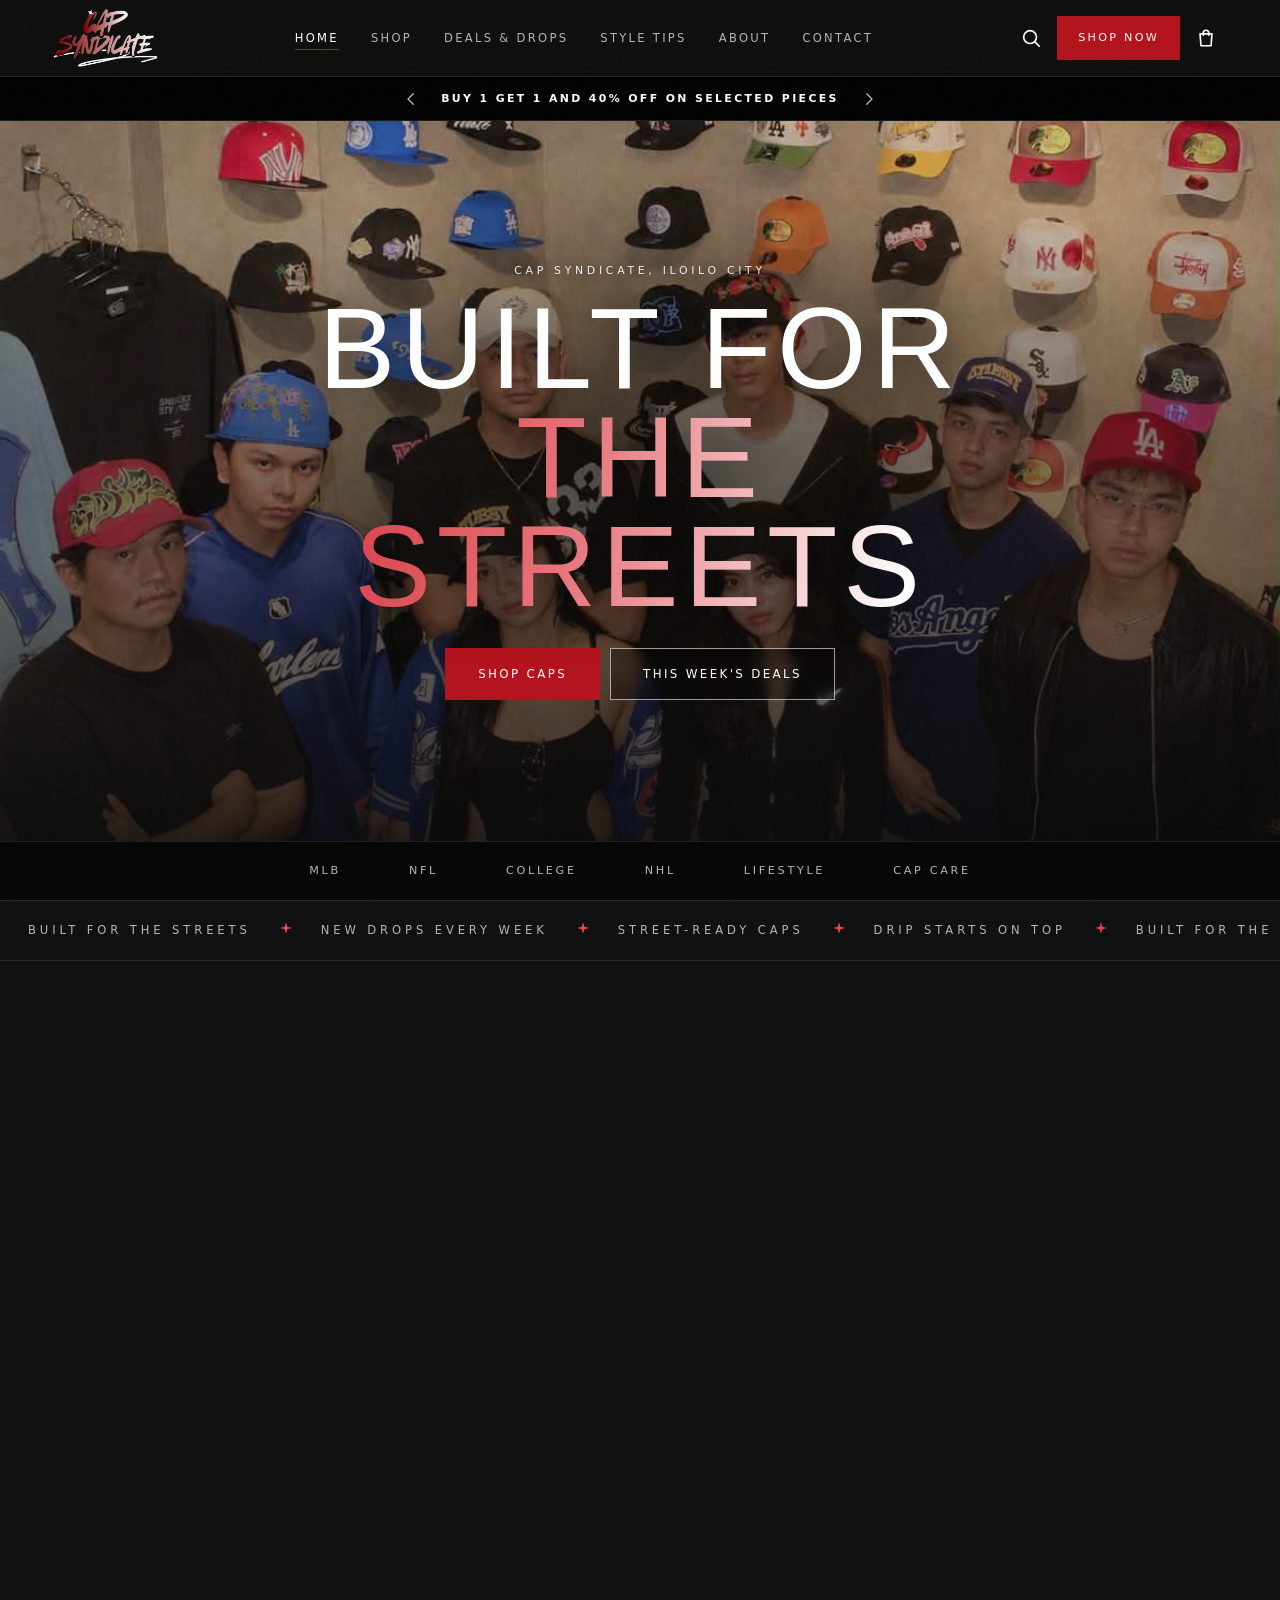
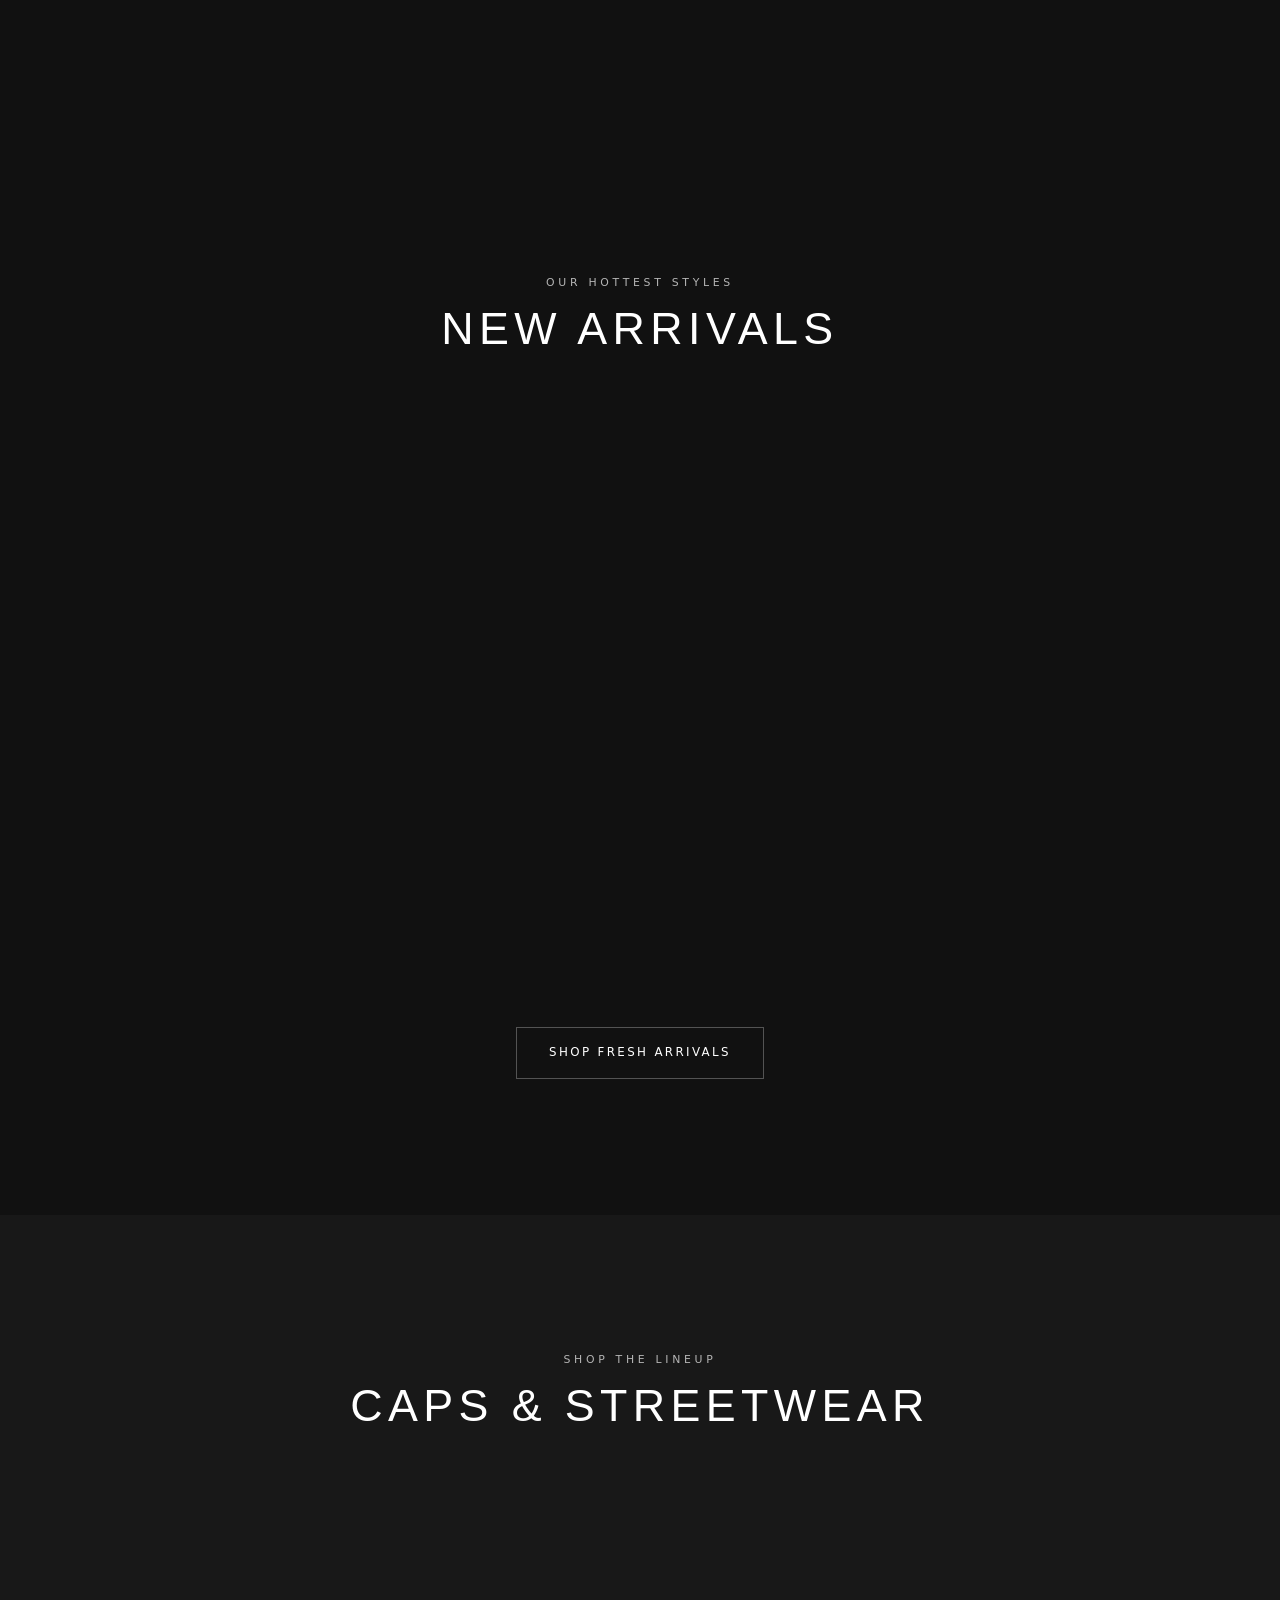
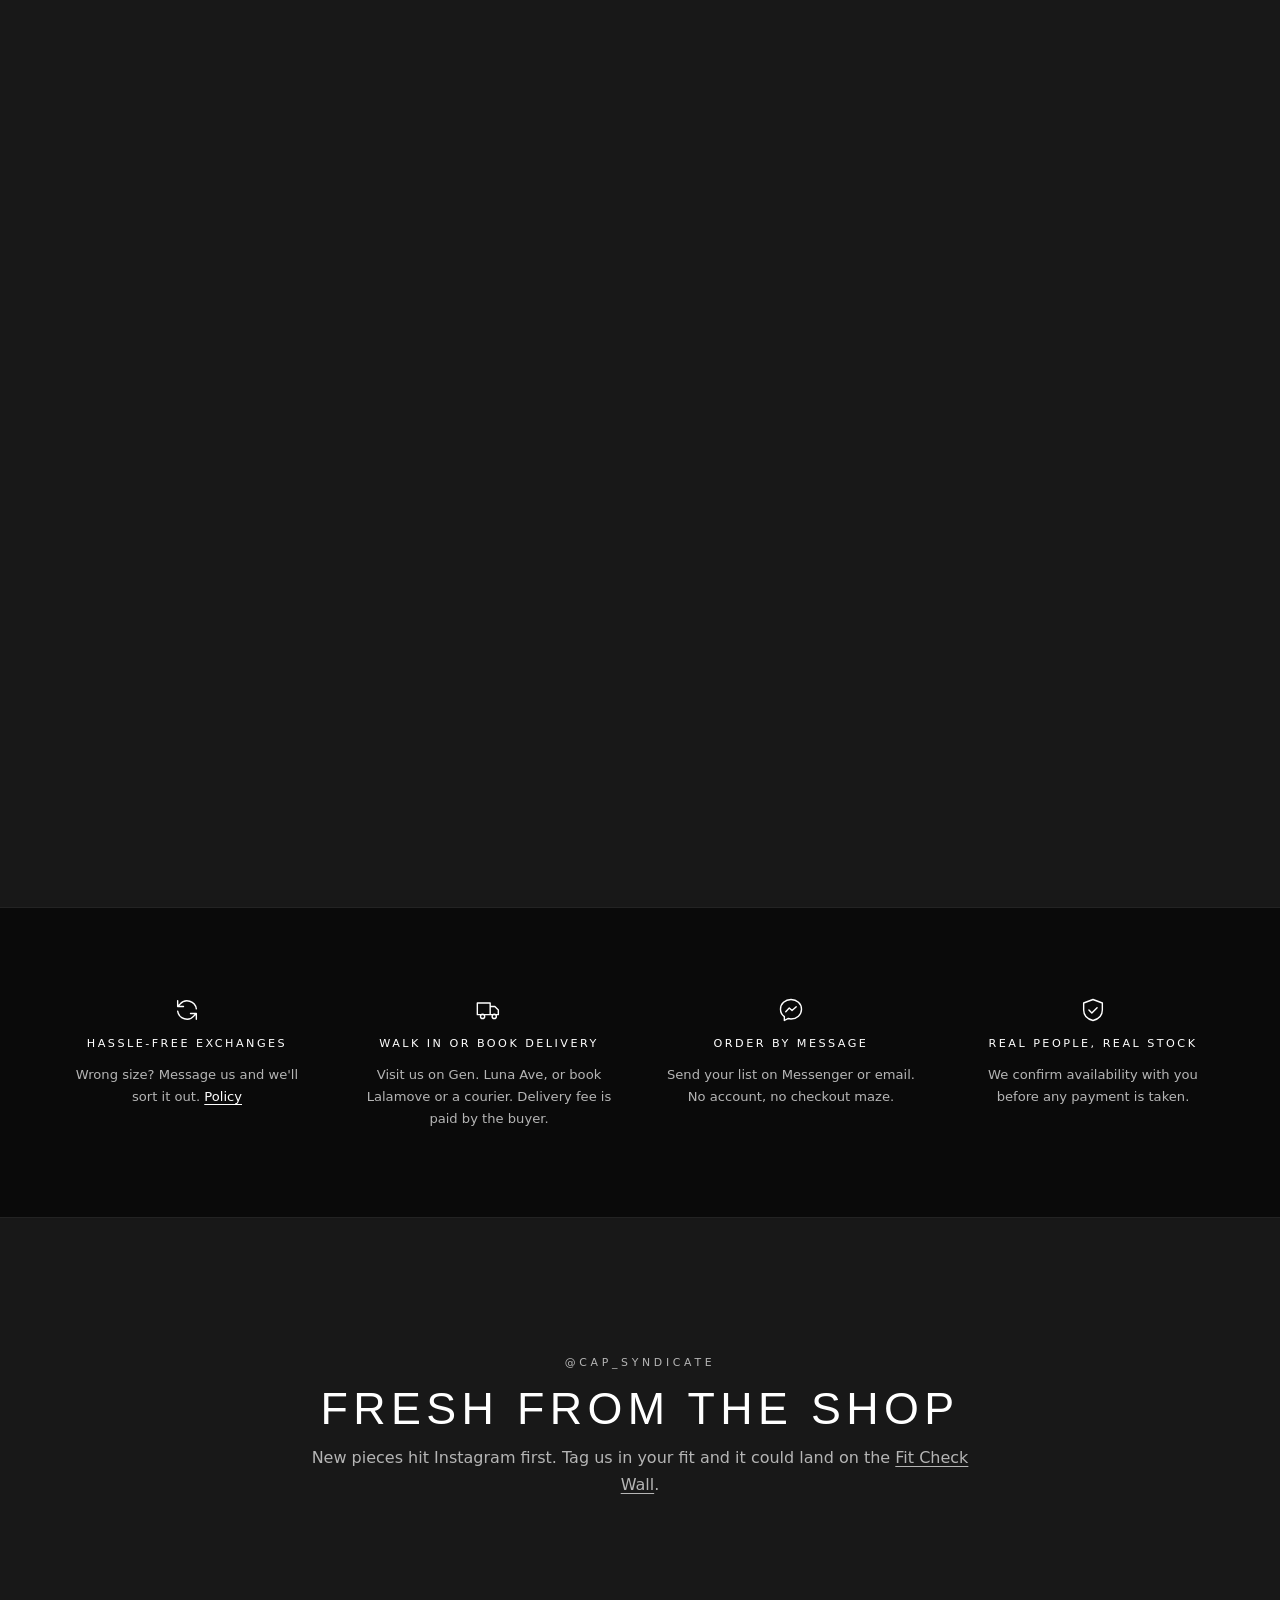
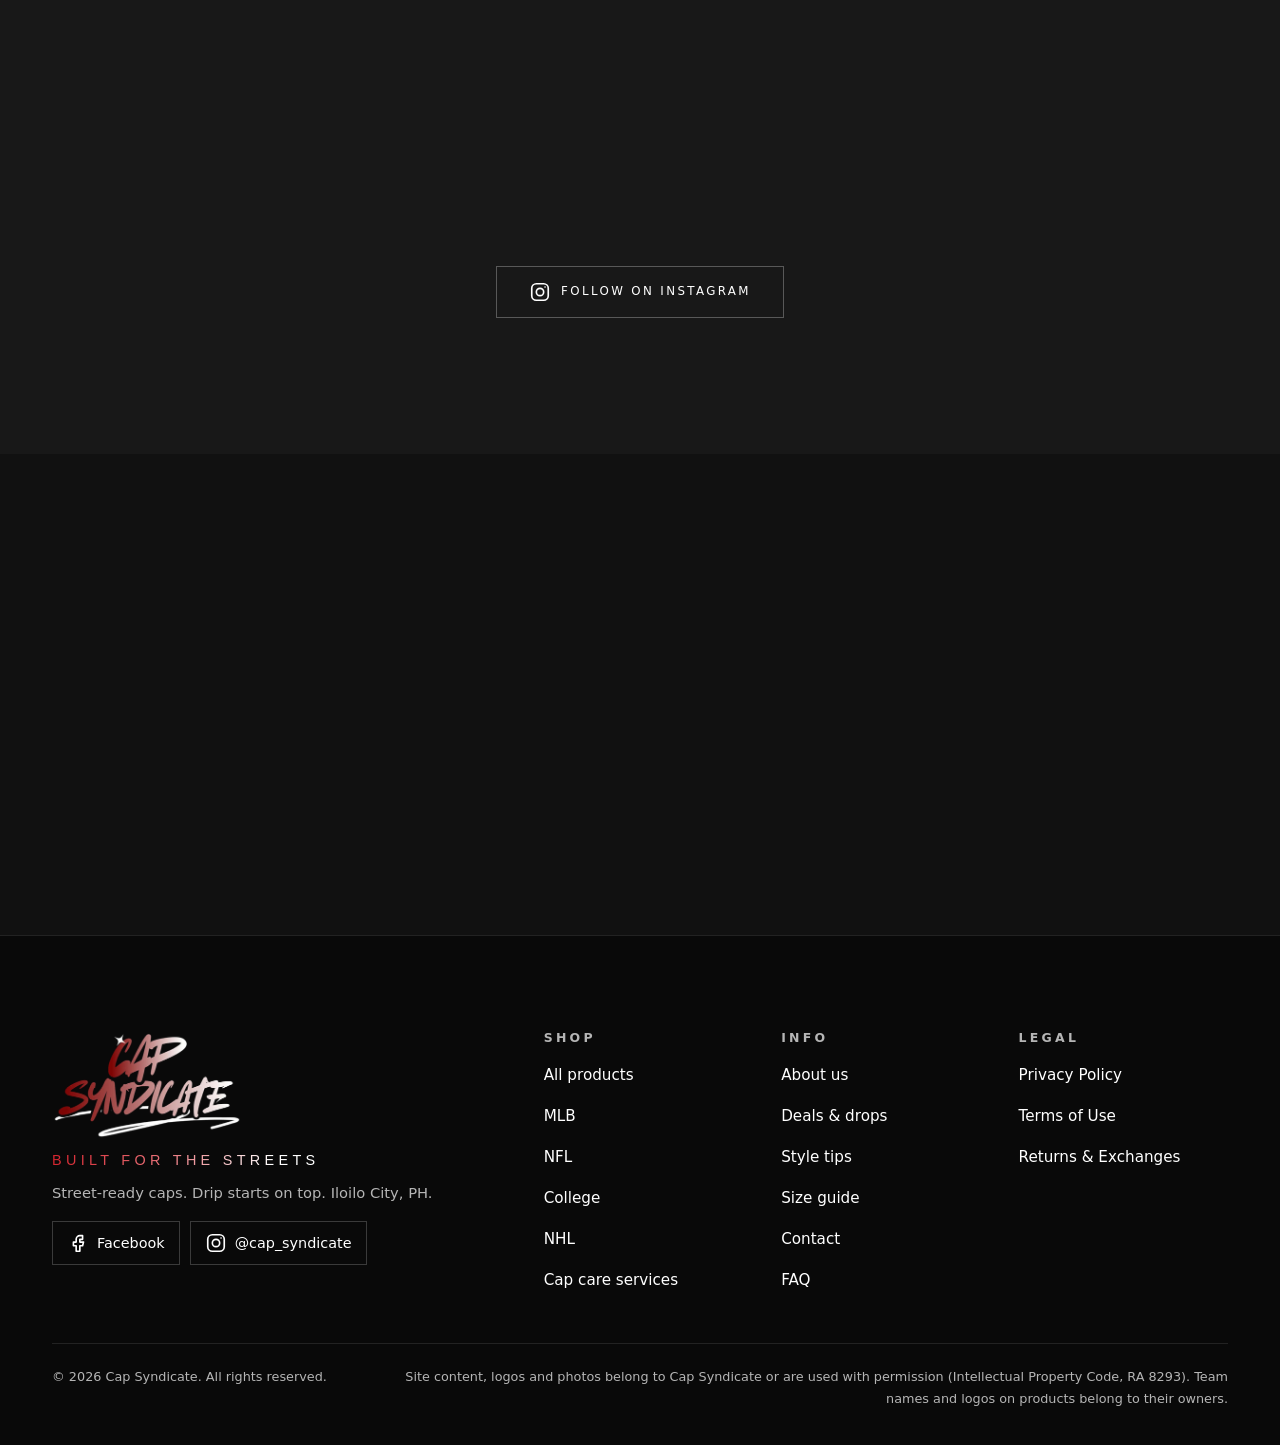
==== frontend/index.html @ e1648a6f "Home hero: full-bleed crew photo with centered quote Co-Authored-By: Claude Opus 5.5 <noreply@anthro" ====
<!doctype html>
<html lang="en">
<head>
  <meta charset="utf-8">
  <meta name="viewport" content="width=device-width, initial-scale=1">
  <meta http-equiv="Content-Security-Policy" content="default-src 'self'; script-src 'self'; style-src 'self' https://fonts.googleapis.com; font-src https://fonts.gstatic.com; img-src 'self' data: https:; frame-src https://www.google.com https://maps.google.com; connect-src 'self' https:; form-action 'self' mailto: https:; base-uri 'self'; object-src 'none'">
  <title>Cap Syndicate | Caps & Streetwear in Iloilo City. Built for the Streets.</title>
  <meta name="description" content="Street-ready caps, tees and hoodies from Iloilo City. New drops every week, weekly promo codes, Cap of the Week and easy ordering through Messenger.">
  <link rel="canonical" href="https://capsyndicate.com/">
  <meta name="theme-color" content="#111111">
  <!-- Open Graph: what Facebook, Messenger and IG show when someone shares a link -->
  <meta property="og:type" content="website">
  <meta property="og:site_name" content="Cap Syndicate">
  <meta property="og:locale" content="en_PH">
  <meta property="og:title" content="Cap Syndicate | Caps & Streetwear in Iloilo City. Built for the Streets.">
  <meta property="og:description" content="Street-ready caps, tees and hoodies from Iloilo City. New drops every week, weekly promo codes, Cap of the Week and easy ordering through Messenger.">
  <meta property="og:url" content="https://capsyndicate.com/">
  <meta property="og:image" content="https://capsyndicate.com/images/og-image.jpg">
  <meta property="og:image:width" content="1200">
  <meta property="og:image:height" content="630">
  <meta property="og:image:alt" content="Cap Syndicate logo. Built for the Streets.">
  <meta name="twitter:card" content="summary_large_image">
  <link rel="icon" type="image/png" href="images/favicon.png">
  <link rel="apple-touch-icon" href="images/apple-touch-icon.png">
  <link rel="preconnect" href="https://fonts.googleapis.com">
  <link rel="preconnect" href="https://fonts.gstatic.com" crossorigin>
  <link rel="stylesheet" href="https://fonts.googleapis.com/css2?family=Bebas+Neue&amp;family=Permanent+Marker&amp;family=Poppins:wght@300;400;500;600&amp;display=swap">
  <link rel="stylesheet" href="css/style.css">
  <script src="js/products.js" defer></script>
  <script src="js/main.js" defer></script>
  <link rel="preload" as="image" href="images/hero-crew.jpg">
  <script type="application/ld+json">{"@context":"https://schema.org","@type":"ClothingStore","name":"Cap Syndicate","slogan":"Built for the Streets","url":"https://capsyndicate.com/","logo":"https://capsyndicate.com/images/logo.png","image":"https://capsyndicate.com/images/og-image.jpg","address":{"@type":"PostalAddress","addressLocality":"Iloilo City","addressCountry":"PH"},"sameAs":["https://www.facebook.com/profile.php?id=61573261537346","https://www.instagram.com/cap_syndicate/"]}</script>
</head>
<body data-page="home">
  <a class="skip-link" href="#main">Skip to content</a>
  <svg class="sprite" aria-hidden="true" focusable="false" width="0" height="0"><defs><radialGradient id="g-floor" cx=".5" cy=".42" r=".62"><stop offset="0" stop-color="#303030"/><stop offset="1" stop-color="#1b1b1b" stop-opacity="0"/></radialGradient></defs><symbol id="i-menu" viewBox="0 0 24 24"><path d="M3 6h18M3 12h18M3 18h18"/></symbol><symbol id="i-close" viewBox="0 0 24 24"><path d="M6 6l12 12M18 6L6 18"/></symbol><symbol id="i-bag" viewBox="0 0 24 24"><path d="M5.5 7.5h13l-1 13h-11z"/><path d="M9 9V6.5a3 3 0 0 1 6 0V9"/></symbol><symbol id="i-search" viewBox="0 0 24 24"><circle cx="11" cy="11" r="7"/><path d="M16.5 16.5L21 21"/></symbol><symbol id="i-copy" viewBox="0 0 24 24"><rect x="9" y="9" width="11" height="11" rx="2"/><path d="M15 5V4a1 1 0 0 0-1-1H5a1 1 0 0 0-1 1v9a1 1 0 0 0 1 1h1"/></symbol><symbol id="i-plus" viewBox="0 0 24 24"><path d="M12 5v14M5 12h14"/></symbol><symbol id="i-minus" viewBox="0 0 24 24"><path d="M5 12h14"/></symbol><symbol id="i-arrow-right" viewBox="0 0 24 24"><path d="M5 12h14M13 6l6 6-6 6"/></symbol><symbol id="i-messenger" viewBox="0 0 24 24"><path d="M12 3C7 3 3 6.7 3 11.3c0 2.6 1.3 4.9 3.3 6.4V21l3.1-1.7c.8.2 1.7.4 2.6.4 5 0 9-3.7 9-8.4S17 3 12 3z"/><path d="M7.5 13.5l3-3.2 2.4 2.2 3.6-3.2"/></symbol><symbol id="i-instagram" viewBox="0 0 24 24"><rect x="3" y="3" width="18" height="18" rx="5"/><circle cx="12" cy="12" r="4"/><path d="M17.5 6.5h.01"/></symbol><symbol id="i-facebook" viewBox="0 0 24 24"><path d="M14 8h3V4h-3a4 4 0 0 0-4 4v3H7v4h3v6h4v-6h3l1-4h-4V8z"/></symbol><symbol id="i-mail" viewBox="0 0 24 24"><rect x="3" y="5" width="18" height="14" rx="2"/><path d="M3 7l9 6 9-6"/></symbol><symbol id="i-pin" viewBox="0 0 24 24"><path d="M12 21s-7-6.2-7-11a7 7 0 0 1 14 0c0 4.8-7 11-7 11z"/><circle cx="12" cy="10" r="2.5"/></symbol><symbol id="i-clock" viewBox="0 0 24 24"><circle cx="12" cy="12" r="9"/><path d="M12 7v5l3 2"/></symbol><symbol id="i-phone" viewBox="0 0 24 24"><path d="M5 4h4l2 5-2.5 1.5a11 11 0 0 0 5 5L15 13l5 2v4a2 2 0 0 1-2 2A16 16 0 0 1 3 6a2 2 0 0 1 2-2z"/></symbol><symbol id="i-gift" viewBox="0 0 24 24"><rect x="3" y="8" width="18" height="4"/><path d="M5 12v9h14v-9M12 8v13"/><path d="M12 8C10 4 6 4 6 6.5S12 8 12 8zM12 8c2-4 6-4 6-1.5S12 8 12 8z"/></symbol><symbol id="i-tag" viewBox="0 0 24 24"><path d="M3 12V4h8l10 10-8 8z"/><circle cx="7.5" cy="7.5" r="1.5"/></symbol><symbol id="i-users" viewBox="0 0 24 24"><circle cx="9" cy="8" r="3.5"/><path d="M3 20c0-3.3 2.7-6 6-6s6 2.7 6 6"/><path d="M16 4.5a3.5 3.5 0 0 1 0 7M18 14c2 .6 3 2.6 3 6"/></symbol><symbol id="i-pen" viewBox="0 0 24 24"><path d="M4 20l4-1L19 8l-3-3L5 16z"/><path d="M14 7l3 3"/></symbol><symbol id="i-calendar" viewBox="0 0 24 24"><rect x="3" y="5" width="18" height="16" rx="2"/><path d="M3 10h18M8 3v4M16 3v4"/></symbol><symbol id="i-truck" viewBox="0 0 24 24"><path d="M2 6h11v10H2zM13 9h4l3 3v4h-7z"/><circle cx="6.5" cy="17.5" r="1.8"/><circle cx="16.5" cy="17.5" r="1.8"/></symbol><symbol id="i-refresh" viewBox="0 0 24 24"><path d="M20 11a8 8 0 0 0-14-4L4 9M4 4v5h5M4 13a8 8 0 0 0 14 4l2-2M20 20v-5h-5"/></symbol><symbol id="i-shield" viewBox="0 0 24 24"><path d="M12 3l8 3v6c0 4.5-3.2 7.8-8 9-4.8-1.2-8-4.5-8-9V6z"/><path d="M8.5 12l2.5 2.5L15.5 10"/></symbol><symbol id="i-chevron-left" viewBox="0 0 24 24"><path d="M15 5l-7 7 7 7"/></symbol><symbol id="i-chevron-right" viewBox="0 0 24 24"><path d="M9 5l7 7-7 7"/></symbol><symbol id="i-info" viewBox="0 0 24 24"><circle cx="12" cy="12" r="9"/><path d="M12 11v6M12 7.5h.01"/></symbol><symbol id="i-sparkle" viewBox="0 0 24 24"><path fill="currentColor" stroke="none" d="M12 2l2.2 7.8L22 12l-7.8 2.2L12 22l-2.2-7.8L2 12l7.8-2.2z"/></symbol></svg>

  <header class="site-header">
    <div class="container header-inner">
      <button class="icon-btn menu-toggle" type="button" data-open-nav aria-controls="nav-drawer" aria-expanded="false">
        <svg class="icon" aria-hidden="true" focusable="false"><use href="#i-menu"></use></svg><span class="sr-only">Open menu</span>
      </button>
      <a class="brand" href="index.html" aria-label="Cap Syndicate home">
        <img src="images/logo-wordmark.png" alt="Cap Syndicate" width="400" height="225">
      </a>
      <nav class="main-nav" aria-label="Main">
        <ul><li><a href="index.html" aria-current="page">Home</a></li><li><a href="products.html">Shop</a></li><li><a href="deals.html">Deals &amp; Drops</a></li><li><a href="tips.html">Style Tips</a></li><li><a href="about.html">About</a></li><li><a href="contact.html">Contact</a></li></ul>
      </nav>
      <div class="header-actions">
        <a class="icon-btn" href="products.html?search=1"><svg class="icon" aria-hidden="true" focusable="false"><use href="#i-search"></use></svg><span class="sr-only">Search the shop</span></a>
        <a class="btn btn--primary btn--sm header-shop" href="products.html">Shop Now</a>
        <button class="icon-btn" type="button" data-open-cart aria-controls="cart-drawer">
          <svg class="icon" aria-hidden="true" focusable="false"><use href="#i-bag"></use></svg><span class="cart-count" data-cart-count data-count="0" aria-hidden="true">0</span><span class="sr-only">Open order list</span>
        </button>
      </div>
    </div>
  </header>

  <!-- Announcement carousel: messages come from SHOP_SETTINGS.announcements in js/products.js -->
  <div class="topbar" role="region" aria-roledescription="carousel" aria-label="Announcements">
    <button class="topbar-btn" type="button" data-topbar-prev><svg class="icon icon--sm" aria-hidden="true" focusable="false"><use href="#i-chevron-left"></use></svg><span class="sr-only">Previous announcement</span></button>
    <p class="topbar-msg" data-topbar aria-live="polite">New drops every week. <a href="deals.html">See deals</a></p>
    <button class="topbar-btn" type="button" data-topbar-next><svg class="icon icon--sm" aria-hidden="true" focusable="false"><use href="#i-chevron-right"></use></svg><span class="sr-only">Next announcement</span></button>
  </div>

  <!-- Mobile menu -->
  <dialog class="drawer" id="nav-drawer" aria-label="Menu">
    <div class="drawer-head">
      <img src="images/logo-wordmark.png" alt="" width="400" height="225" class="drawer-logo">
      <button class="icon-btn" type="button" data-close><svg class="icon" aria-hidden="true" focusable="false"><use href="#i-close"></use></svg><span class="sr-only">Close menu</span></button>
    </div>
    <div class="drawer-body">
      <nav class="mobile-nav" aria-label="Mobile">
        <ul><li><a href="index.html" aria-current="page">Home<svg class="icon" aria-hidden="true" focusable="false"><use href="#i-arrow-right"></use></svg></a></li><li><a href="products.html">Shop<svg class="icon" aria-hidden="true" focusable="false"><use href="#i-arrow-right"></use></svg></a></li><li><a href="deals.html">Deals &amp; Drops<svg class="icon" aria-hidden="true" focusable="false"><use href="#i-arrow-right"></use></svg></a></li><li><a href="tips.html">Style Tips<svg class="icon" aria-hidden="true" focusable="false"><use href="#i-arrow-right"></use></svg></a></li><li><a href="about.html">About<svg class="icon" aria-hidden="true" focusable="false"><use href="#i-arrow-right"></use></svg></a></li><li><a href="contact.html">Contact<svg class="icon" aria-hidden="true" focusable="false"><use href="#i-arrow-right"></use></svg></a></li></ul>
        <a class="btn btn--primary btn--block mt-3" href="products.html">Shop Now</a>
        <div class="socials">
          <a href="https://www.facebook.com/profile.php?id=61573261537346" target="_blank" rel="noopener noreferrer"><svg class="icon" aria-hidden="true" focusable="false"><use href="#i-facebook"></use></svg>Facebook</a>
          <a href="https://www.instagram.com/cap_syndicate/" target="_blank" rel="noopener noreferrer"><svg class="icon" aria-hidden="true" focusable="false"><use href="#i-instagram"></use></svg>@cap_syndicate</a>
        </div>
      </nav>
    </div>
  </dialog>
  <main id="main">

    <!-- HERO: full-bleed crew photo with the quote centered. Replace images/hero-crew.jpg to change the photo. -->
    <section class="hero hero--cover" aria-labelledby="hero-title">
      <div class="hero-cover">
        <img class="hero-cover-img" src="images/hero-crew.jpg" alt="The Cap Syndicate crew in caps and streetwear, standing in front of the cap wall inside the shop" width="1196" height="1315" fetchpriority="high" decoding="async">
        <div class="hero-cover-copy">
          <p class="eyebrow">Cap Syndicate, Iloilo City</p>
          <h1 id="hero-title">Built for <span class="text-gradient">the streets</span></h1>
          <div class="hero-ctas">
            <a class="btn btn--primary" href="products.html">Shop Caps</a>
            <a class="btn btn--ghost" href="deals.html">This Week's Deals</a>
          </div>
        </div>
      </div>
      <nav class="hero-links" aria-label="Shop by category">
        <ul class="container">
          <li><a href="products.html?cat=mlb">MLB</a></li>
          <li><a href="products.html?cat=nfl">NFL</a></li>
          <li><a href="products.html?cat=college">College</a></li>
          <li><a href="products.html?cat=nhl">NHL</a></li>
          <li><a href="products.html?cat=lifestyle">Lifestyle</a></li>
          <li><a href="products.html#services-title">Cap Care</a></li>
        </ul>
      </nav>
    </section>

    <!-- MARQUEE (one per page) -->
    <div class="marquee">
      <p class="sr-only">Built for the streets. New drops every week.</p>
      <div class="marquee-track" aria-hidden="true">
        <div class="marquee-group">
          <span>Built for the streets</span><span class="sparkle"><svg class="icon" aria-hidden="true" focusable="false"><use href="#i-sparkle"></use></svg></span>
          <span>New drops every week</span><span class="sparkle"><svg class="icon" aria-hidden="true" focusable="false"><use href="#i-sparkle"></use></svg></span>
          <span>Street-ready caps</span><span class="sparkle"><svg class="icon" aria-hidden="true" focusable="false"><use href="#i-sparkle"></use></svg></span>
          <span>Drip starts on top</span><span class="sparkle"><svg class="icon" aria-hidden="true" focusable="false"><use href="#i-sparkle"></use></svg></span>
          <span>Built for the streets</span><span class="sparkle"><svg class="icon" aria-hidden="true" focusable="false"><use href="#i-sparkle"></use></svg></span>
          <span>New drops every week</span><span class="sparkle"><svg class="icon" aria-hidden="true" focusable="false"><use href="#i-sparkle"></use></svg></span>
        </div>
        <div class="marquee-group">
          <span>Built for the streets</span><span class="sparkle"><svg class="icon" aria-hidden="true" focusable="false"><use href="#i-sparkle"></use></svg></span>
          <span>New drops every week</span><span class="sparkle"><svg class="icon" aria-hidden="true" focusable="false"><use href="#i-sparkle"></use></svg></span>
          <span>Street-ready caps</span><span class="sparkle"><svg class="icon" aria-hidden="true" focusable="false"><use href="#i-sparkle"></use></svg></span>
          <span>Drip starts on top</span><span class="sparkle"><svg class="icon" aria-hidden="true" focusable="false"><use href="#i-sparkle"></use></svg></span>
          <span>Built for the streets</span><span class="sparkle"><svg class="icon" aria-hidden="true" focusable="false"><use href="#i-sparkle"></use></svg></span>
          <span>New drops every week</span><span class="sparkle"><svg class="icon" aria-hidden="true" focusable="false"><use href="#i-sparkle"></use></svg></span>
        </div>
      </div>
    </div>

    <!-- TWO BANNERS: Cap of the Week (pick it in SHOP_SETTINGS.capOfTheWeek) and This Week's Deal (SHOP_SETTINGS.weeklyDeal) -->
    <section class="banners" aria-label="This week">
      <div class="banners-grid">
        <article class="banner banner--cotw reveal" id="cotw" aria-labelledby="cotw-title">
          <div class="banner-media" data-cotw-media><div class="skeleton"></div></div>
          <div class="banner-body">
            <p class="eyebrow">This week's pick</p>
            <h2 id="cotw-title">Cap of the <span class="text-gradient">week</span></h2>
            <p class="p-cat" data-cotw-cat></p>
            <h3 class="banner-name" data-cotw-name>Loading...</h3>
            <p class="p-price" data-cotw-price></p>
            <p class="banner-story" data-cotw-story></p>
            <div class="banner-actions">
              <button class="btn btn--light" type="button" data-cotw-open>Inquire</button>
              <button class="btn btn--ghost" type="button" data-cotw-add hidden>Add to order list</button>
            </div>
          </div>
        </article>

        <article class="banner banner--deal reveal" aria-labelledby="deal-title">
          <div class="banner-body">
            <p class="eyebrow">This week's deal</p>
            <h2 id="deal-title" data-deal-title>10% off all caps</h2>
            <p class="banner-story" data-deal-desc>Use the code when you message your order. Valid on every cap in the shop this week.</p>
            <div class="countdown" data-countdown="deal" role="timer" aria-label="Time left on this week's deal">
              <div class="countdown-unit"><span class="countdown-num" data-unit="d">00</span><span class="countdown-label">Days</span></div>
              <div class="countdown-unit"><span class="countdown-num" data-unit="h">00</span><span class="countdown-label">Hrs</span></div>
              <div class="countdown-unit"><span class="countdown-num" data-unit="m">00</span><span class="countdown-label">Min</span></div>
              <div class="countdown-unit"><span class="countdown-num" data-unit="s">00</span><span class="countdown-label">Sec</span></div>
            </div>
            <p class="countdown-caption">Ends <span data-countdown-end>Sunday, 11:59 PM</span> (PH time)</p>
            <p class="countdown-caption" data-countdown-done hidden>This deal just ended. A new one lands soon.</p>
            <div class="promo-row">
              <span class="promo-code" data-promo-code>SYNDICATE10</span>
              <button class="btn btn--light" type="button" data-copy-code><svg class="icon" aria-hidden="true" focusable="false"><use href="#i-copy"></use></svg><span data-copy-label>Copy</span></button>
            </div>
            <a class="link-arrow" href="deals.html">See all deals <svg class="icon" aria-hidden="true" focusable="false"><use href="#i-arrow-right"></use></svg></a>
          </div>
        </article>
      </div>
    </section>

    <!-- NEW ARRIVALS: the 4 newest products by "added" date -->
    <section class="section" aria-labelledby="new-title">
      <div class="container">
        <header class="section-title">
          <p class="eyebrow">Our hottest styles</p>
          <h2 id="new-title">New arrivals</h2>
        </header>
        <div class="product-grid product-grid--4 reveal-stagger" id="new-arrivals">
          <div class="skeleton"></div><div class="skeleton"></div><div class="skeleton"></div><div class="skeleton"></div>
        </div>
        <noscript><p class="mt-3 center">Turn on JavaScript to see products, or message us on <a href="https://m.me/61573261537346">Messenger</a>.</p></noscript>
        <div class="section-cta"><a class="btn btn--ghost" href="products.html">Shop fresh arrivals</a></div>
      </div>
    </section>

    <!-- SHOP BY CATEGORY: tiles and item counts are built from js/products.js -->
    <section class="section section--alt" aria-labelledby="cat-title">
      <div class="container">
        <header class="section-title">
          <p class="eyebrow">Shop the lineup</p>
          <h2 id="cat-title">Caps &amp; streetwear</h2>
        </header>
        <div class="cat-grid reveal-stagger" id="category-tiles"></div>
        <noscript><p class="center"><a href="products.html">Browse all products</a></p></noscript>
      </div>
    </section>

    <!-- TRUST ROW (edit the wording to match your real policies) -->
    <section class="trust" aria-label="Why shop with us">
      <div class="container trust-grid">
        <div class="trust-item"><svg class="icon" aria-hidden="true" focusable="false"><use href="#i-refresh"></use></svg><h3>Hassle-free exchanges</h3><p>Wrong size? Message us and we'll sort it out. <a href="terms.html#returns">Policy</a></p></div>
        <div class="trust-item"><svg class="icon" aria-hidden="true" focusable="false"><use href="#i-truck"></use></svg><h3>Walk in or book delivery</h3><p>Visit us on Gen. Luna Ave, or book Lalamove or a courier. Delivery fee is paid by the buyer.</p></div>
        <div class="trust-item"><svg class="icon" aria-hidden="true" focusable="false"><use href="#i-messenger"></use></svg><h3>Order by message</h3><p>Send your list on Messenger or email. No account, no checkout maze.</p></div>
        <div class="trust-item"><svg class="icon" aria-hidden="true" focusable="false"><use href="#i-shield"></use></svg><h3>Real people, real stock</h3><p>We confirm availability with you before any payment is taken.</p></div>
      </div>
    </section>

    <!-- INSTAGRAM GALLERY: photos from @cap_syndicate. Swap in new posts as you publish them. -->
    <section class="section section--alt" aria-labelledby="ig-title">
      <div class="container">
        <header class="section-title">
          <p class="eyebrow">@cap_syndicate</p>
          <h2 id="ig-title">Fresh from the shop</h2>
          <p class="muted">New pieces hit Instagram first. Tag us in your fit and it could land on the <a href="tips.html#fit-check">Fit Check Wall</a>.</p>
        </header>
        <div class="ig-grid reveal-stagger">
          <a href="https://www.instagram.com/cap_syndicate/p/DfBqNsqj-Ll/" target="_blank" rel="noopener noreferrer"><img src="images/gallery/open-daily-promo.jpg" alt="Cap Syndicate poster: open daily with team caps and jerseys" width="480" height="640" loading="lazy" decoding="async"></a>
          <a href="https://www.instagram.com/cap_syndicate/p/DdVPRSXDzHp/" target="_blank" rel="noopener noreferrer"><img src="images/products/47-detroit-tigers.jpg" alt="'47 Brand Detroit Tigers cap" width="480" height="640" loading="lazy" decoding="async"></a>
          <a href="https://www.instagram.com/cap_syndicate/p/DdVOjcCD4Ym/" target="_blank" rel="noopener noreferrer"><img src="images/products/47-vegas-golden-knights-corduroy.jpg" alt="'47 Brand Vegas Golden Knights corduroy cap" width="480" height="640" loading="lazy" decoding="async"></a>
          <a href="https://www.instagram.com/cap_syndicate/p/DdVN_yID0AV/" target="_blank" rel="noopener noreferrer"><img src="images/products/47-nebraska-hitch-rope.jpg" alt="'47 Brand Hitch Nebraska Cornhuskers rope cap" width="480" height="640" loading="lazy" decoding="async"></a>
          <a href="https://www.instagram.com/cap_syndicate/p/DdVNfwlD4vd/" target="_blank" rel="noopener noreferrer"><img src="images/products/47-florida-gators-rope.jpg" alt="'47 Brand Florida Gators rope cap" width="480" height="640" loading="lazy" decoding="async"></a>
          <a href="https://www.instagram.com/cap_syndicate/p/DdR2UGpSgb9/" target="_blank" rel="noopener noreferrer"><img src="images/gallery/cap-services-price-list.jpg" alt="Cap Syndicate cap services price list" width="480" height="640" loading="lazy" decoding="async"></a>
        </div>
        <div class="section-cta"><a class="btn btn--ghost" href="https://www.instagram.com/cap_syndicate/" target="_blank" rel="noopener noreferrer"><svg class="icon" aria-hidden="true" focusable="false"><use href="#i-instagram"></use></svg>Follow on Instagram</a></div>
      </div>
    </section>

    <!-- DROP ALERTS SIGN-UP -->
    <section class="section signup" aria-labelledby="signup-title">
      <div class="container signup-inner">
        <div class="reveal">
          <h2 id="signup-title">Get drop <span class="text-gradient">alerts.</span></h2>
          <p class="lead mt-1">New caps go fast. Get a heads-up before every drop, plus the weekly promo code. No spam.</p>
        </div>
        <form class="signup-form reveal" data-signup novalidate>
          <label class="label" for="signup-email">Email address</label>
          <div class="signup-row">
            <input class="input" id="signup-email" name="email" type="email" autocomplete="email" inputmode="email" placeholder="you@email.com" required maxlength="120">
            <button class="btn btn--primary" type="submit">Sign me up</button>
          </div>
          <input class="sr-only" type="text" name="website" tabindex="-1" autocomplete="off" aria-hidden="true">
          <p class="field-hint">We only use your email for drop alerts. Unsubscribe anytime. <a href="privacy.html">Privacy Policy</a></p>
          <p class="form-status" role="status" aria-live="polite"></p>
        </form>
      </div>
    </section>
  </main>

  <!-- Order list (saved in this browser with localStorage, no payment) -->
  <dialog class="drawer drawer--right" id="cart-drawer" aria-labelledby="cart-title">
    <div class="drawer-head">
      <h2 id="cart-title">Order list</h2>
      <button class="icon-btn" type="button" data-close><svg class="icon" aria-hidden="true" focusable="false"><use href="#i-close"></use></svg><span class="sr-only">Close order list</span></button>
    </div>
    <div class="drawer-body">
      <div class="cart-empty" id="cart-empty">
        <p class="marker">Nothing here yet.</p>
        <p>Add caps from the shop, then send the list to us on Messenger.</p>
        <a class="btn btn--primary" href="products.html">Browse the shop</a>
      </div>
      <ul class="cart-items" id="cart-items"></ul>
      <form class="stack mt-3" id="cart-details" hidden>
        <div class="field"><label for="cart-name">Your name <span class="muted">(optional)</span></label><input class="input" id="cart-name" name="name" autocomplete="name" maxlength="60"></div>
        <div class="field"><label for="cart-code">Promo code <span class="muted">(optional)</span></label><input class="input" id="cart-code" name="code" maxlength="30" autocapitalize="characters"></div>
        <div class="field"><label for="cart-notes">Notes <span class="muted">(pickup or delivery, your city)</span></label><textarea class="textarea" id="cart-notes" name="notes" maxlength="300" rows="3"></textarea></div>
      </form>
    </div>
    <div class="drawer-foot" id="cart-foot" hidden>
      <div class="cart-subtotal"><span>Estimated total</span><span id="cart-subtotal">&#8369;0</span></div>
      <p class="cart-note">No payment on this site. We confirm stock, shipping fee and payment with you in chat.</p>
      <button class="btn btn--primary btn--block" type="button" data-send-messenger><svg class="icon" aria-hidden="true" focusable="false"><use href="#i-messenger"></use></svg>Send order via Messenger</button>
      <button class="btn btn--ghost btn--block" type="button" data-send-email><svg class="icon" aria-hidden="true" focusable="false"><use href="#i-mail"></use></svg>Email order</button>
      <button class="remove-btn" type="button" data-clear-cart>Clear list</button>
    </div>
  </dialog>

  <!-- Product details -->
  <dialog class="modal" id="product-modal" aria-labelledby="pm-title">
    <button class="icon-btn modal-close" type="button"><svg class="icon" aria-hidden="true" focusable="false"><use href="#i-close"></use></svg><span class="sr-only">Close product details</span></button>
    <div class="modal-scroll" id="pm-body"></div>
  </dialog>

  <div class="toast" id="toast" role="status" aria-live="polite" hidden></div>

  <footer class="site-footer torn-top">
    <div class="container">
      <div class="footer-top">
        <div class="footer-brand">
          <a href="index.html" aria-label="Cap Syndicate home"><img src="images/logo-wordmark.png" alt="Cap Syndicate" width="400" height="225" loading="lazy"></a>
          <p class="tag"><span class="text-gradient">BUILT FOR THE STREETS</span></p>
          <p>Street-ready caps. Drip starts on top. Iloilo City, PH.</p>
          <div class="socials mt-2">
            <a href="https://www.facebook.com/profile.php?id=61573261537346" target="_blank" rel="noopener noreferrer"><svg class="icon" aria-hidden="true" focusable="false"><use href="#i-facebook"></use></svg>Facebook</a>
            <a href="https://www.instagram.com/cap_syndicate/" target="_blank" rel="noopener noreferrer"><svg class="icon" aria-hidden="true" focusable="false"><use href="#i-instagram"></use></svg>@cap_syndicate</a>
          </div>
        </div>
        <div class="footer-cols">
          <nav class="footer-col" aria-label="Shop links">
            <h2>Shop</h2>
            <ul>
              <li><a href="products.html">All products</a></li>
              <li><a href="products.html?cat=mlb">MLB</a></li>
              <li><a href="products.html?cat=nfl">NFL</a></li>
              <li><a href="products.html?cat=college">College</a></li>
              <li><a href="products.html?cat=nhl">NHL</a></li>
              <li><a href="products.html#services-title">Cap care services</a></li>
            </ul>
          </nav>
          <nav class="footer-col" aria-label="Info links">
            <h2>Info</h2>
            <ul>
              <li><a href="about.html">About us</a></li>
              <li><a href="deals.html">Deals &amp; drops</a></li>
              <li><a href="tips.html">Style tips</a></li>
              <li><a href="tips.html#size-guide">Size guide</a></li>
              <li><a href="contact.html">Contact</a></li>
              <li><a href="contact.html#faq">FAQ</a></li>
            </ul>
          </nav>
          <nav class="footer-col" aria-label="Legal links">
            <h2>Legal</h2>
            <ul>
              <li><a href="privacy.html">Privacy Policy</a></li>
              <li><a href="terms.html">Terms of Use</a></li>
              <li><a href="terms.html#returns">Returns &amp; Exchanges</a></li>
            </ul>
          </nav>
        </div>
      </div>
      <div class="footer-bottom">
        <p>&copy; 2026 Cap Syndicate. All rights reserved.</p>
        <p>Site content, logos and photos belong to Cap Syndicate or are used with permission (Intellectual Property Code, RA 8293). Team names and logos on products belong to their owners.</p>
      </div>
    </div>
  </footer>
</body>
</html>
---- frontend/css/style.css ----
/* ==========================================================================
   CAP SYNDICATE · style.css
   Mobile-first. Breakpoints: 640 / 768 / 1024 / 1280.
   Brand colors live in :root. Change them there and the whole site follows.
   ========================================================================== */

/* ---------- 1. Tokens ---------- */
:root {
  /* Brand palette (from the logo) */
  --black: #111111;          /* Syndicate Black: main background */
  --black-2: #181818;        /* raised surfaces */
  --black-3: #222222;        /* inputs, image wells */
  --red: #B3121B;            /* Street Red: buttons, highlights */
  --red-deep: #7A0C12;       /* Deep Red: hover, gradients */
  --red-ink: #F04650;        /* lighter red for SMALL text on black (passes 4.5:1) */
  --white: #FFFFFF;          /* Clean White */
  --gray: #8A8A8A;           /* Concrete Gray: secondary text, borders */
  --gray-light: #B5B5B5;
  --line: rgba(255, 255, 255, 0.12);
  --tape: rgba(235, 228, 214, 0.78);

  /* Headline gradient, echoes the red-to-white fade in the logo */
  --grad-logo: linear-gradient(100deg, #D4232D 0%, #E8737A 42%, #FFFFFF 82%);

  /* Type */
  --font-display: "Anton", "Bebas Neue", Impact, "Arial Narrow", sans-serif;
  --font-body: "Poppins", system-ui, -apple-system, "Segoe UI", Roboto, sans-serif;
  --font-marker: "Permanent Marker", "Comic Sans MS", cursive;

  /* Shape: one radius everywhere (sharp-ish street look) */
  --radius: 4px;

  /* Layout */
  --container: 1240px;
  --gutter: 16px;
  --header-h: 64px;

  /* Motion */
  --ease: cubic-bezier(0.16, 1, 0.3, 1);

  /* Layers */
  --z-header: 50;
  --z-drawer: 80;
  --z-toast: 90;
  --z-grain: 100;

  color-scheme: dark;
}

@media (min-width: 768px) { :root { --gutter: 24px; } }
@media (min-width: 1024px) { :root { --gutter: 32px; --header-h: 76px; } }

/* ---------- 2. Reset & base ---------- */
*, *::before, *::after { box-sizing: border-box; }
* { margin: 0; }
html { -webkit-text-size-adjust: 100%; }
@media (prefers-reduced-motion: no-preference) { html { scroll-behavior: smooth; } }
body {
  min-height: 100dvh;
  background: var(--black);
  color: var(--white);
  font-family: var(--font-body);
  font-size: 1rem;
  line-height: 1.65;
  -webkit-font-smoothing: antialiased;
  /* the tilted marquee and hero slab bleed past the edges on purpose; clip them without making body a scroll container */
  overflow-x: hidden;
  overflow-x: clip;
}
img, svg, video { display: block; max-width: 100%; }
img { height: auto; }
input, button, textarea, select { font: inherit; color: inherit; }
button { cursor: pointer; background: none; border: 0; }
a { color: inherit; text-underline-offset: 3px; }
p { max-width: 65ch; }
table { border-collapse: collapse; }
[hidden] { display: none !important; }

/* Grain overlay: fixed and non-interactive so it never repaints on scroll */
body::after {
  content: "";
  position: fixed;
  inset: 0;
  z-index: var(--z-grain);
  pointer-events: none;
  opacity: 0.07;
  background-image: url("data:image/svg+xml,%3Csvg xmlns='http://www.w3.org/2000/svg' width='180' height='180'%3E%3Cfilter id='n'%3E%3CfeTurbulence type='fractalNoise' baseFrequency='.85' numOctaves='3' stitchTiles='stitch'/%3E%3C/filter%3E%3Crect width='100%25' height='100%25' filter='url(%23n)'/%3E%3C/svg%3E");
}

/* Visible focus for keyboard users */
:focus-visible {
  outline: 3px solid var(--white);
  outline-offset: 3px;
  border-radius: var(--radius);
}

.skip-link {
  position: absolute;
  left: 12px;
  top: -60px;
  z-index: calc(var(--z-grain) + 1);
  padding: 10px 16px;
  background: var(--white);
  color: var(--black);
  font-weight: 600;
  border-radius: var(--radius);
}
.skip-link:focus { top: 12px; }

.sr-only {
  position: absolute !important;
  width: 1px; height: 1px;
  padding: 0; margin: -1px;
  overflow: hidden; clip: rect(0 0 0 0);
  white-space: nowrap; border: 0;
}

/* Icon sprite + shared gradients. Not display:none, so the gradient stays usable. */
.sprite { position: absolute; width: 0; height: 0; overflow: hidden; }
.icon { width: 22px; height: 22px; flex: none; fill: none; stroke: currentColor; stroke-width: 1.8; stroke-linecap: round; stroke-linejoin: round; }
.icon--fill { fill: currentColor; stroke: none; }
.icon--sm { width: 18px; height: 18px; }

/* ---------- 3. Layout helpers ---------- */
.container { width: 100%; max-width: var(--container); margin-inline: auto; padding-inline: var(--gutter); }
.section { position: relative; padding-block: 64px; }
.section--tight { padding-block: 40px; }
.section--alt { background: var(--black-2); }
@media (min-width: 1024px) {
  .section { padding-block: 96px; }
  .section--tight { padding-block: 56px; }
}

/* Torn-paper edge on top of a section. The shape is a mask, so it takes the section's own color. */
.torn-top::before,
.torn-bottom::after {
  content: "";
  position: absolute;
  left: 0; right: 0;
  height: 22px;
  background: inherit;
  -webkit-mask: url("data:image/svg+xml,%3Csvg xmlns='http://www.w3.org/2000/svg' viewBox='0 0 1200 24' preserveAspectRatio='none'%3E%3Cpath d='M0 24V10l30 4 25-8 25 6 30-8 30 7 30-4 30 6 30-8 30 7 30-4 30 6 30-8 30 5 30-7 30 8 30-4 30 5 30-8 30 5 30-3 30 7 30-8 30 6 30-8 30 7 30-3 30 5 30-8 30 7 30-5 30 7 30-6 30 6 30-7 30 7 30-5 30 6 30-7 30 5 40-4v17z'/%3E%3C/svg%3E") center / 100% 100% no-repeat;
          mask: url("data:image/svg+xml,%3Csvg xmlns='http://www.w3.org/2000/svg' viewBox='0 0 1200 24' preserveAspectRatio='none'%3E%3Cpath d='M0 24V10l30 4 25-8 25 6 30-8 30 7 30-4 30 6 30-8 30 7 30-4 30 6 30-8 30 5 30-7 30 8 30-4 30 5 30-8 30 5 30-3 30 7 30-8 30 6 30-8 30 7 30-3 30 5 30-8 30 7 30-5 30 7 30-6 30 6 30-7 30 7 30-5 30 6 30-7 30 5 40-4v17z'/%3E%3C/svg%3E") center / 100% 100% no-repeat;
  pointer-events: none;
}
.torn-top::before { top: -21px; }
.torn-bottom::after { bottom: -21px; transform: scaleY(-1); }

/* Masking tape */
.tape { position: relative; }
.tape::before {
  content: "";
  position: absolute;
  top: -12px; left: 50%;
  width: 110px; height: 28px;
  translate: -50% 0;
  rotate: -4deg;
  background: var(--tape);
  box-shadow: 0 1px 2px rgba(0, 0, 0, 0.35);
  z-index: 2;
  -webkit-mask: linear-gradient(90deg, transparent 0 2px, #000 2px calc(100% - 2px), transparent calc(100% - 2px));
          mask: linear-gradient(90deg, transparent 0 2px, #000 2px calc(100% - 2px), transparent calc(100% - 2px));
}
.tape--left::before { left: 18%; rotate: -8deg; }
.tape--right::before { left: 82%; rotate: 6deg; }

/* ---------- 4. Typography ---------- */
h1, h2, h3, .display {
  font-family: var(--font-display);
  font-weight: 400;
  text-transform: uppercase;
  line-height: 1.02;
  letter-spacing: 0.01em;
}
h1, .h1 { font-size: clamp(2.75rem, 11vw, 5.5rem); }
h2, .h2 { font-size: clamp(2.1rem, 7vw, 3.5rem); }
h3, .h3 { font-size: clamp(1.35rem, 4vw, 1.75rem); line-height: 1.1; }
h4 { font-size: 1.05rem; font-weight: 600; }

.text-gradient {
  background: var(--grad-logo);
  -webkit-background-clip: text;
          background-clip: text;
  color: transparent;
  /* text-fill-color wins over any `color` set by a parent component rule */
  -webkit-text-fill-color: transparent;
  /* keeps descenders/edges from clipping with background-clip */
  padding-bottom: 0.04em;
}
p.text-gradient, div.text-gradient { width: fit-content; }
.marker { font-family: var(--font-marker); text-transform: none; letter-spacing: 0; }
.muted { color: var(--gray-light); }
.small { font-size: 0.875rem; }
.red { color: var(--red-ink); }
.lead { font-size: 1.075rem; color: var(--gray-light); }
@media (min-width: 1024px) { .lead { font-size: 1.15rem; } }

/* Hand-drawn swoosh under key headings (echoes the logo underline) */
.swoosh { position: relative; display: inline-block; width: fit-content; justify-self: start; padding-bottom: 0.32em; }
.swoosh::after {
  content: "";
  position: absolute;
  left: -2%; bottom: 0;
  width: 104%; height: 0.32em;
  min-height: 10px;
  background: var(--red);
  -webkit-mask: url("data:image/svg+xml,%3Csvg xmlns='http://www.w3.org/2000/svg' viewBox='0 0 300 24' preserveAspectRatio='none'%3E%3Cpath d='M4 14C70 5 170 3 296 8M28 20c80-7 160-8 250-4' fill='none' stroke='black' stroke-width='5' stroke-linecap='round'/%3E%3C/svg%3E") center / 100% 100% no-repeat;
          mask: url("data:image/svg+xml,%3Csvg xmlns='http://www.w3.org/2000/svg' viewBox='0 0 300 24' preserveAspectRatio='none'%3E%3Cpath d='M4 14C70 5 170 3 296 8M28 20c80-7 160-8 250-4' fill='none' stroke='black' stroke-width='5' stroke-linecap='round'/%3E%3C/svg%3E") center / 100% 100% no-repeat;
}
.swoosh--white::after { background: var(--white); }

.section-head { display: grid; gap: 12px; margin-bottom: 32px; }
.section-head p { color: var(--gray-light); }
.section-head--row { display: flex; flex-wrap: wrap; align-items: end; justify-content: space-between; gap: 16px; }
@media (min-width: 1024px) { .section-head { margin-bottom: 44px; } }

.prose { max-width: 70ch; }
.prose > * + * { margin-top: 1em; }
.prose h2 { font-size: clamp(1.6rem, 5vw, 2.2rem); margin-top: 1.8em; }
.prose h3 { margin-top: 1.5em; }
.prose ul, .prose ol { padding-left: 1.25em; }
.prose li + li { margin-top: 0.35em; }
.prose a { color: var(--red-ink); }
.prose strong { color: var(--white); }

/* Owner placeholders like [ADD ADDRESS HERE] stand out so nothing ships by accident */
.ph {
  background: rgba(240, 70, 80, 0.14);
  color: #FF9AA0;
  padding: 0 4px;
  border-radius: 2px;
  font-weight: 500;
}
p.ph, h3.ph, div.ph { width: fit-content; }

/* ---------- 5. Buttons & form controls ---------- */
.btn {
  display: inline-flex;
  align-items: center;
  justify-content: center;
  gap: 10px;
  min-height: 48px;
  padding: 12px 24px;
  border: 2px solid transparent;
  border-radius: var(--radius);
  font-family: var(--font-display);
  font-size: 1.05rem;
  letter-spacing: 0.06em;
  text-transform: uppercase;
  text-decoration: none;
  white-space: nowrap;
  transition: background-color 0.2s, border-color 0.2s, color 0.2s, transform 0.15s var(--ease);
}
.btn:active { transform: translateY(1px) scale(0.99); }
.btn--primary { background: var(--red); color: var(--white); }
.btn--primary:hover { background: var(--red-deep); }
.btn--ghost { border-color: var(--white); color: var(--white); }
.btn--ghost:hover { background: var(--white); color: var(--black); }
.btn--light { background: var(--white); color: var(--black); }
.btn--light:hover { background: #e9e9e9; }
.btn--sm { min-height: 40px; padding: 8px 16px; font-size: 0.95rem; }
.btn--block { width: 100%; }
.btn[disabled], .btn[aria-disabled="true"] { opacity: 0.45; cursor: not-allowed; }

.link-arrow {
  display: inline-flex; align-items: center; gap: 8px;
  font-weight: 600; text-decoration: none;
  border-bottom: 2px solid var(--red);
  padding-bottom: 2px;
}
.link-arrow:hover { color: var(--red-ink); }
.link-arrow .icon { transition: translate 0.2s var(--ease); }
.link-arrow:hover .icon { translate: 4px 0; }

.field { display: grid; gap: 8px; }
.field label, .label { font-size: 0.9rem; font-weight: 600; }
.input, .select, .textarea {
  width: 100%;
  min-height: 48px;
  padding: 12px 14px;
  background: var(--black-3);
  border: 1px solid #3a3a3a;
  border-radius: var(--radius);
  color: var(--white);
}
.input::placeholder, .textarea::placeholder { color: #9a9a9a; }
.input:focus-visible, .select:focus-visible, .textarea:focus-visible { outline: 3px solid var(--white); outline-offset: 1px; border-color: var(--white); }
.textarea { min-height: 140px; resize: vertical; }
.select {
  appearance: none;
  padding-right: 40px;
  background-image: url("data:image/svg+xml,%3Csvg xmlns='http://www.w3.org/2000/svg' viewBox='0 0 24 24' fill='none' stroke='white' stroke-width='2'%3E%3Cpath d='M6 9l6 6 6-6'/%3E%3C/svg%3E");
  background-repeat: no-repeat;
  background-position: right 12px center;
  background-size: 18px;
}
.field-hint { font-size: 0.85rem; color: var(--gray-light); }
.field-error { font-size: 0.85rem; color: #FF8A91; font-weight: 500; }
.field.has-error .input, .field.has-error .textarea, .field.has-error .select { border-color: #FF8A91; }

/* ---------- 6. Announcement bar + header ---------- */
.topbar {
  background: var(--red-deep);
  color: var(--white);
  font-size: 0.8rem;
  text-align: center;
  padding: 8px var(--gutter);
  letter-spacing: 0.02em;
}
.topbar strong { font-weight: 700; letter-spacing: 0.06em; }
.topbar a { font-weight: 600; }

.site-header {
  position: sticky;
  top: 0;
  z-index: var(--z-header);
  background: rgba(17, 17, 17, 0.9);
  -webkit-backdrop-filter: saturate(140%) blur(10px);
          backdrop-filter: saturate(140%) blur(10px);
  border-bottom: 1px solid var(--line);
}
.header-inner {
  display: grid;
  grid-template-columns: 1fr auto 1fr;
  align-items: center;
  height: var(--header-h);
  gap: 12px;
}
.brand { display: inline-flex; align-items: center; justify-self: center; }
.brand img { height: 52px; width: auto; }
.header-actions { display: flex; align-items: center; justify-content: flex-end; gap: 4px; }
.icon-btn {
  position: relative;
  display: inline-grid;
  place-items: center;
  width: 44px; height: 44px;
  border-radius: var(--radius);
  color: var(--white);
  transition: background-color 0.2s;
}
.icon-btn:hover { background: rgba(255, 255, 255, 0.08); }
.cart-count {
  position: absolute;
  top: 4px; right: 2px;
  min-width: 19px; height: 19px;
  padding: 0 5px;
  display: grid; place-items: center;
  background: var(--red);
  color: var(--white);
  border-radius: 10px;
  font-size: 0.7rem;
  font-weight: 700;
  line-height: 1;
}
.cart-count[data-count="0"] { display: none; }

.main-nav { display: none; }
.header-shop { display: none; }

@media (min-width: 1024px) {
  .header-inner { grid-template-columns: auto 1fr auto; gap: 24px; }
  .brand { justify-self: start; }
  .brand img { height: 60px; }
  .menu-toggle { display: none; }
  .main-nav { display: block; justify-self: center; }
  .main-nav ul { display: flex; gap: 4px; list-style: none; padding: 0; }
  .main-nav a {
    position: relative;
    display: block;
    padding: 8px 12px;
    font-size: 0.9rem;
    font-weight: 500;
    text-decoration: none;
    color: var(--gray-light);
    white-space: nowrap;
    transition: color 0.2s;
  }
  .main-nav a:hover, .main-nav a[aria-current="page"] { color: var(--white); }
  .main-nav a[aria-current="page"]::after {
    content: "";
    position: absolute;
    left: 12px; right: 12px; bottom: 2px;
    height: 2px;
    background: var(--red);
  }
  .header-shop { display: inline-flex; }
}

/* ---------- 7. Drawers (mobile nav + order list) built on <dialog> ---------- */
.drawer {
  position: fixed;
  inset: 0 auto 0 0;
  width: min(92vw, 420px);
  max-width: none;
  height: 100dvh;
  max-height: none;
  margin: 0;
  padding: 0;
  border: 0;
  background: var(--black-2);
  color: var(--white);
  z-index: var(--z-drawer);
  overflow: hidden;
}
.drawer--right { inset: 0 0 0 auto; }
.drawer::backdrop { background: rgba(0, 0, 0, 0.65); }
.drawer[open] { display: flex; flex-direction: column; }
@media (prefers-reduced-motion: no-preference) {
  .drawer[open] { animation: drawer-in-left 0.35s var(--ease); }
  .drawer--right[open] { animation-name: drawer-in-right; }
  .drawer[open]::backdrop { animation: fade-in 0.3s ease; }
}
@keyframes drawer-in-left { from { transform: translateX(-100%); } }
@keyframes drawer-in-right { from { transform: translateX(100%); } }
@keyframes fade-in { from { opacity: 0; } }

.drawer-head {
  display: flex; align-items: center; justify-content: space-between;
  gap: 12px;
  padding: 12px 12px 12px 20px;
  border-bottom: 1px solid var(--line);
}
.drawer-head h2 { font-size: 1.6rem; }
.drawer-logo { height: 46px; width: auto; }
.drawer-body { flex: 1; overflow-y: auto; padding: 20px; }
.drawer-foot { padding: 16px 20px 20px; border-top: 1px solid var(--line); display: grid; gap: 10px; }

.mobile-nav ul { list-style: none; padding: 0; display: grid; }
.mobile-nav li a {
  display: flex; align-items: center; justify-content: space-between;
  padding: 12px 0;
  font-family: var(--font-display);
  font-size: 2rem;
  text-transform: uppercase;
  text-decoration: none;
  border-bottom: 1px solid var(--line);
}
.mobile-nav li a[aria-current="page"] { color: var(--red-ink); }
.mobile-nav .socials { margin-top: 28px; }

/* Order list items */
.cart-items { list-style: none; padding: 0; display: grid; gap: 16px; }
.cart-item { display: grid; grid-template-columns: 72px 1fr auto; gap: 14px; align-items: start; }
.cart-item .thumb { width: 72px; aspect-ratio: 4 / 5; border-radius: var(--radius); overflow: hidden; background: var(--black-3); }
.cart-item .thumb img, .cart-item .thumb svg { width: 100%; height: 100%; object-fit: cover; }
.cart-item h3 { font-family: var(--font-body); font-size: 0.95rem; font-weight: 600; text-transform: none; line-height: 1.3; }
.cart-item .meta { font-size: 0.82rem; color: var(--gray-light); }
.qty { display: inline-flex; align-items: center; border: 1px solid #3a3a3a; border-radius: var(--radius); margin-top: 8px; }
.qty button { width: 34px; height: 34px; display: grid; place-items: center; }
.qty button:hover { background: rgba(255, 255, 255, 0.08); }
.qty output { min-width: 28px; text-align: center; font-weight: 600; font-size: 0.9rem; }
.cart-item .line-total { font-weight: 600; text-align: right; }
.remove-btn { margin-top: 8px; font-size: 0.8rem; color: var(--gray-light); text-decoration: underline; }
.remove-btn:hover { color: var(--white); }
.cart-empty { text-align: center; padding: 40px 0; display: grid; gap: 14px; justify-items: center; }
.cart-empty p { color: var(--gray-light); }
.cart-subtotal { display: flex; justify-content: space-between; font-weight: 600; font-size: 1.05rem; }
.cart-note { font-size: 0.8rem; color: var(--gray-light); }

/* ---------- 8. Hero ---------- */
.hero {
  position: relative;
  overflow: hidden;
  padding-block: 36px 64px;
  background:
    radial-gradient(120% 70% at 85% 10%, rgba(179, 18, 27, 0.28), transparent 60%),
    linear-gradient(180deg, #141414 0%, var(--black) 100%);
}
.hero-grid { display: grid; gap: 36px; align-items: center; }
.hero h1 { font-size: clamp(3.4rem, 15vw, 6.6rem); line-height: 0.95; }
.hero h1 span { display: block; }
.hero .lead { margin-top: 18px; max-width: 34ch; }
.hero-ctas { display: flex; flex-wrap: wrap; gap: 12px; margin-top: 28px; }
.hero-ctas .btn { flex: 1 1 160px; }
.hero-art { position: relative; max-width: 560px; justify-self: center; width: 100%; }
.poster {
  position: relative;
  background: #050505;
  border-radius: var(--radius);
  padding: 13% 9%;
  rotate: -2deg;
  box-shadow: 0 30px 60px -20px rgba(0, 0, 0, 0.8);
}
.poster img { width: 100%; }
.poster-tag {
  position: absolute;
  right: -6px; bottom: -18px;
  rotate: -6deg;
  background: var(--red);
  color: var(--white);
  padding: 6px 14px;
  font-family: var(--font-marker);
  font-size: 1.05rem;
  border-radius: var(--radius);
}
.hero-slab {
  position: absolute;
  inset: 12% -40% -10% 30%;
  background: var(--red-deep);
  clip-path: polygon(14% 0, 100% 0, 100% 100%, 0 100%);
  opacity: 0.55;
  z-index: -1;
}
@media (min-width: 1024px) {
  .hero { padding-block: 64px 96px; }
  .hero-grid { grid-template-columns: 1.05fr 0.95fr; gap: 56px; }
  .hero-ctas .btn { flex: 0 0 auto; }
}

/* Simple page heroes for inner pages */
.page-hero {
  position: relative;
  padding-block: 48px 40px;
  background:
    radial-gradient(90% 90% at 100% 0%, rgba(179, 18, 27, 0.22), transparent 60%),
    var(--black);
  border-bottom: 1px solid var(--line);
}
.page-hero h1 { font-size: clamp(2.8rem, 12vw, 5.2rem); }
.page-hero .lead { margin-top: 14px; }
.breadcrumbs { font-size: 0.8rem; color: var(--gray-light); margin-bottom: 14px; }
.breadcrumbs a { color: var(--gray-light); }
@media (min-width: 1024px) { .page-hero { padding-block: 72px 56px; } }

/* ---------- 9. Marquee ---------- */
.marquee {
  position: relative;
  z-index: 2;
  overflow: hidden;
  background: var(--red);
  color: var(--white);
  rotate: -1.5deg;
  margin-inline: -2vw;
  border-block: 2px solid var(--black);
}
.marquee-track { display: flex; width: max-content; }
.marquee-group { display: flex; flex: none; }
.marquee span {
  padding: 12px 18px;
  font-family: var(--font-display);
  font-size: clamp(1.2rem, 4vw, 1.7rem);
  letter-spacing: 0.04em;
  text-transform: uppercase;
  white-space: nowrap;
}
.marquee .sparkle { color: var(--black); padding-inline: 4px; }
@media (prefers-reduced-motion: no-preference) {
  .marquee-track { animation: marquee 28s linear infinite; }
  .marquee:hover .marquee-track { animation-play-state: paused; }
}
@keyframes marquee { to { transform: translateX(-50%); } }

/* ---------- 10. Product cards & grids ---------- */
.product-grid {
  display: grid;
  grid-template-columns: repeat(2, minmax(0, 1fr));
  gap: 24px 12px;
}
@media (min-width: 768px) { .product-grid { grid-template-columns: repeat(3, minmax(0, 1fr)); gap: 32px 20px; } }
@media (min-width: 1280px) { .product-grid--4 { grid-template-columns: repeat(4, minmax(0, 1fr)); } }

.p-card { position: relative; display: flex; flex-direction: column; gap: 12px; }
.p-media {
  position: relative;
  display: block;
  width: 100%;
  aspect-ratio: 4 / 5;
  overflow: hidden;
  border-radius: var(--radius);
  background: var(--black-2);
  border: 1px solid var(--line);
  padding: 0;
  cursor: pointer;
}
.p-media img, .p-media svg {
  width: 100%; height: 100%;
  object-fit: cover;
  transition: transform 0.6s var(--ease);
}
@media (hover: hover) and (prefers-reduced-motion: no-preference) {
  .p-card:hover .p-media img, .p-card:hover .p-media svg { transform: scale(1.06); }
}
.p-badges { position: absolute; top: 10px; left: 10px; display: flex; flex-wrap: wrap; gap: 6px; z-index: 1; }
.p-badges--static { position: static; }
/* Lock page scroll while a drawer or modal is open */
html:has(dialog[open]) { overflow: hidden; }
.badge {
  display: inline-flex; align-items: center;
  padding: 3px 8px;
  border-radius: 2px;
  font-size: 0.68rem;
  font-weight: 700;
  letter-spacing: 0.08em;
  text-transform: uppercase;
  line-height: 1.5;
}
.badge--in { background: #E9F5EC; color: #0F5A2A; }
.badge--low { background: #FFE7A3; color: #5A3D00; }
.badge--out { background: #2c2c2c; color: #D0D0D0; border: 1px solid #555; }
.badge--new { background: var(--white); color: var(--black); }
.badge--sale { background: var(--red); color: var(--white); }
.p-info { display: grid; gap: 2px; }
.p-cat { font-size: 0.72rem; letter-spacing: 0.12em; text-transform: uppercase; color: var(--gray-light); }
.p-name { font-family: var(--font-body); font-size: 0.98rem; font-weight: 600; text-transform: none; line-height: 1.3; letter-spacing: 0; }
.p-name a { text-decoration: none; }
.p-name a:hover { text-decoration: underline; }
.p-price { font-weight: 600; display: flex; gap: 8px; align-items: baseline; flex-wrap: wrap; }
.p-price s { color: var(--gray); font-weight: 400; font-size: 0.9rem; }
.p-price .now { color: var(--white); }
.p-sizes { font-size: 0.8rem; color: var(--gray-light); }
.p-card .btn { margin-top: auto; }
.p-card.is-out .p-media { opacity: 0.6; }

/* Skeleton shown before JS renders the grid */
.skeleton {
  aspect-ratio: 4 / 5;
  border-radius: var(--radius);
  background: linear-gradient(100deg, #1a1a1a 30%, #242424 50%, #1a1a1a 70%) 0 0 / 200% 100%;
}
@media (prefers-reduced-motion: no-preference) { .skeleton { animation: shimmer 1.4s linear infinite; } }
@keyframes shimmer { to { background-position: -200% 0; } }

/* ---------- 11. Home: Cap of the Week ---------- */
.cotw { display: grid; gap: 32px; align-items: center; }
.cotw-media { position: relative; max-width: 520px; width: 100%; justify-self: center; }
.cotw-media .p-media { rotate: 1.5deg; box-shadow: 0 24px 50px -24px rgba(0, 0, 0, 0.9); }
.cotw-sticker {
  position: absolute;
  top: 14px; right: -8px;
  z-index: 3;
  rotate: 8deg;
  background: var(--white);
  color: var(--black);
  font-family: var(--font-marker);
  padding: 6px 12px;
  border-radius: var(--radius);
  font-size: 1rem;
}
.cotw-body { display: grid; gap: 14px; }
.cotw-body .price { font-family: var(--font-display); font-size: 2rem; }
.cotw-actions { display: flex; flex-wrap: wrap; gap: 12px; margin-top: 8px; }
@media (min-width: 1024px) { .cotw { grid-template-columns: 1fr 1fr; gap: 72px; } }

/* ---------- 12. Deal banner + countdown + promo code ---------- */
.deal-banner {
  position: relative;
  background:
    linear-gradient(135deg, var(--red-deep) 0%, #4a070b 100%);
}
.deal-grid { display: grid; gap: 28px; align-items: center; }
.deal-grid h2 { font-size: clamp(2.3rem, 9vw, 4rem); }
@media (min-width: 1024px) { .deal-grid { grid-template-columns: 1.2fr 1fr; gap: 64px; } }

.countdown { display: flex; gap: 8px; flex-wrap: wrap; }
.countdown-unit {
  display: grid;
  justify-items: center;
  min-width: 70px;
  padding: 10px 8px 8px;
  background: rgba(0, 0, 0, 0.45);
  border: 1px solid rgba(255, 255, 255, 0.16);
  border-radius: var(--radius);
}
.countdown-num { font-family: var(--font-display); font-size: clamp(2rem, 8vw, 2.8rem); line-height: 1; font-variant-numeric: tabular-nums; }
.countdown-label { font-size: 0.68rem; letter-spacing: 0.14em; text-transform: uppercase; color: rgba(255, 255, 255, 0.82); margin-top: 4px; }
.countdown-caption { font-size: 0.85rem; color: rgba(255, 255, 255, 0.82); margin-top: 10px; }

.promo-box {
  display: grid;
  gap: 12px;
  padding: 22px;
  border: 2px dashed rgba(255, 255, 255, 0.55);
  border-radius: var(--radius);
  background: rgba(0, 0, 0, 0.35);
}
.promo-box .label { color: rgba(255, 255, 255, 0.85); font-weight: 500; }
.promo-row { display: flex; gap: 10px; align-items: stretch; }
.promo-code {
  flex: 1;
  display: grid; place-items: center;
  padding: 10px 14px;
  background: var(--white);
  color: var(--black);
  font-family: var(--font-display);
  font-size: 1.6rem;
  letter-spacing: 0.12em;
  border-radius: var(--radius);
  user-select: all;
}
.promo-box .small { color: rgba(255, 255, 255, 0.82); }

/* ---------- 13. Category tiles (bento) ---------- */
.cat-grid {
  display: grid;
  grid-template-columns: repeat(2, minmax(0, 1fr));
  gap: 12px;
}
.cat-tile {
  position: relative;
  display: flex;
  flex-direction: column;
  justify-content: flex-end;
  min-height: 170px;
  padding: 16px;
  overflow: hidden;
  border-radius: var(--radius);
  background: var(--black-2);
  border: 1px solid var(--line);
  text-decoration: none;
  isolation: isolate;
}
.cat-tile svg.cat-art {
  position: absolute;
  inset: 0;
  width: 100%; height: 100%;
  z-index: -1;
  opacity: 0.9;
  transition: transform 0.6s var(--ease);
}
.cat-tile::after {
  content: "";
  position: absolute; inset: 0; z-index: -1;
  background: linear-gradient(180deg, transparent 35%, rgba(0, 0, 0, 0.85) 100%);
}
.cat-tile h3 { font-size: clamp(1.4rem, 5vw, 2rem); }
.cat-tile .count { font-size: 0.8rem; color: var(--gray-light); }
.cat-tile:hover h3 { color: var(--red-ink); }
@media (hover: hover) and (prefers-reduced-motion: no-preference) { .cat-tile:hover svg.cat-art { transform: scale(1.06) rotate(-1deg); } }
.cat-tile--feature { grid-column: span 2; min-height: 240px; background: var(--red-deep); }
.cat-tile--red { background: #2a0a0d; }
@media (min-width: 768px) {
  .cat-grid { grid-template-columns: repeat(4, minmax(0, 1fr)); grid-auto-rows: 200px; }
  .cat-tile { min-height: 0; }
  .cat-tile--feature { grid-column: span 2; grid-row: span 2; }
  .cat-tile--wide { grid-column: span 2; }
}

/* ---------- 14. Fit check strip + wall ---------- */
.fit-strip {
  display: grid;
  grid-auto-flow: column;
  grid-auto-columns: 62%;
  gap: 12px;
  overflow-x: auto;
  scroll-snap-type: x mandatory;
  padding-bottom: 12px;
  scrollbar-width: thin;
}
.fit-strip > * { scroll-snap-align: start; }
@media (min-width: 768px) { .fit-strip { grid-auto-columns: calc((100% - 48px) / 5); } }

.fit-slot {
  position: relative;
  display: grid;
  place-items: center;
  align-content: center;
  gap: 8px;
  aspect-ratio: 3 / 4;
  padding: 16px;
  border-radius: var(--radius);
  background:
    repeating-linear-gradient(135deg, rgba(255, 255, 255, 0.035) 0 12px, transparent 12px 24px),
    var(--black-2);
  border: 1px dashed #4a4a4a;
  text-align: center;
  color: var(--gray-light);
  text-decoration: none;
}
.fit-slot .marker { font-size: 1.15rem; color: var(--white); }
.fit-slot .small { font-size: 0.75rem; }
.fit-slot--tall { aspect-ratio: 3 / 5; }
.fit-slot--wide { aspect-ratio: 4 / 3; }
.fit-slot img { position: absolute; inset: 0; width: 100%; height: 100%; object-fit: cover; border-radius: var(--radius); }

.fit-wall { columns: 2 160px; column-gap: 12px; }
.fit-wall > * { break-inside: avoid; margin-bottom: 12px; }
@media (min-width: 1024px) { .fit-wall { columns: 4; column-gap: 16px; } .fit-wall > * { margin-bottom: 16px; } }

/* ---------- 15. Signup block ---------- */
.signup { position: relative; background: var(--black); }
.signup.section--alt { background: var(--black-2); }
.signup-inner { display: grid; gap: 24px; align-items: center; }
.signup h2 { font-size: clamp(2.6rem, 10vw, 4.4rem); }
.signup-form { display: grid; gap: 10px; }
.signup-row { display: grid; gap: 10px; }
.form-status { font-size: 0.9rem; min-height: 1.4em; }
.form-status.is-success { color: #8FE3A6; }
.form-status.is-error { color: #FF8A91; }
@media (min-width: 640px) { .signup-row { grid-template-columns: 1fr auto; } }
@media (min-width: 1024px) { .signup-inner { grid-template-columns: 1fr 1fr; gap: 64px; } }

/* ---------- 16. Services / info rows ---------- */
.split { display: grid; gap: 36px; }
@media (min-width: 1024px) { .split { grid-template-columns: 0.9fr 1.1fr; gap: 72px; align-items: start; } }
.rows { display: grid; }
.row-item { display: grid; grid-template-columns: 48px 1fr; gap: 16px; padding-block: 22px; border-top: 1px solid var(--line); }
.row-item:last-child { border-bottom: 1px solid var(--line); }
.row-item .icon-wrap { width: 48px; height: 48px; display: grid; place-items: center; background: var(--red); border-radius: var(--radius); }
.row-item h3 { font-size: 1.5rem; margin-bottom: 4px; }
.row-item p { color: var(--gray-light); }

/* ---------- 17. Deals page ---------- */
.promo-cards { display: grid; gap: 16px; }
@media (min-width: 768px) { .promo-cards { grid-template-columns: repeat(2, 1fr); } }
@media (min-width: 1024px) { .promo-cards { grid-template-columns: 1.4fr 1fr 1fr; } }
.promo-card {
  position: relative;
  display: grid;
  gap: 10px;
  align-content: start;
  padding: 24px;
  border-radius: var(--radius);
  background: var(--black-2);
  border: 1px solid var(--line);
}
.promo-card--hot { background: linear-gradient(145deg, var(--red) 0%, var(--red-deep) 100%); border-color: transparent; }
.promo-card--hot p { color: rgba(255, 255, 255, 0.9); }
.promo-card .big { font-family: var(--font-display); font-size: clamp(2.6rem, 9vw, 3.6rem); line-height: 1; text-transform: uppercase; }
.promo-card h3 { font-size: 1.5rem; }
.promo-card p { color: var(--gray-light); }
.promo-card .icon-wrap { width: 44px; height: 44px; display: grid; place-items: center; border-radius: var(--radius); background: rgba(255, 255, 255, 0.1); }

.drop-block { display: grid; gap: 24px; align-items: center; }
@media (min-width: 1024px) { .drop-block { grid-template-columns: 1fr auto; } }

.calendar { list-style: none; padding: 0; display: grid; gap: 12px; }
@media (min-width: 768px) { .calendar { grid-template-columns: repeat(2, 1fr); } }
@media (min-width: 1024px) { .calendar { grid-template-columns: repeat(3, 1fr); } }
.cal-item { display: grid; grid-template-columns: 76px 1fr; gap: 16px; align-items: center; padding: 14px; background: var(--black-2); border: 1px solid var(--line); border-radius: var(--radius); }
.cal-date { display: grid; justify-items: center; padding: 8px 4px; background: var(--white); color: var(--black); border-radius: var(--radius); line-height: 1; }
.cal-date .m { font-size: 0.72rem; font-weight: 700; letter-spacing: 0.14em; text-transform: uppercase; color: var(--red); }
.cal-date .d { font-family: var(--font-display); font-size: 2.2rem; margin-top: 4px; }
.cal-item h3 { font-family: var(--font-body); font-size: 1rem; font-weight: 600; text-transform: none; }
.cal-item .type { font-size: 0.72rem; letter-spacing: 0.12em; text-transform: uppercase; color: var(--red-ink); font-weight: 600; }
.cal-item p { font-size: 0.88rem; color: var(--gray-light); }

.past-grid { display: grid; grid-template-columns: repeat(2, 1fr); gap: 12px; }
@media (min-width: 1024px) { .past-grid { grid-template-columns: repeat(4, 1fr); } }
.past-card { position: relative; padding: 18px; border-radius: var(--radius); background: var(--black-2); border: 1px solid var(--line); overflow: hidden; }
.past-card h3 { font-size: 1.25rem; color: var(--gray-light); }
.past-card p { font-size: 0.85rem; color: var(--gray-light); margin-top: 6px; }
.past-card .stamp {
  display: inline-block;
  margin-top: 12px;
  padding: 2px 10px;
  border: 2px solid var(--red-ink);
  color: var(--red-ink);
  font-family: var(--font-display);
  letter-spacing: 0.12em;
  rotate: -6deg;
  border-radius: var(--radius);
}

/* Syndicate Member stamp card */
.member { display: grid; gap: 32px; align-items: center; }
@media (min-width: 1024px) { .member { grid-template-columns: 1fr 1fr; gap: 64px; } }
.stamp-card {
  position: relative;
  padding: 26px 22px;
  border-radius: 10px;
  background:
    radial-gradient(120% 120% at 0% 0%, rgba(255, 255, 255, 0.08), transparent 50%),
    linear-gradient(135deg, #1d1d1d, #0c0c0c);
  border: 1px solid rgba(255, 255, 255, 0.18);
  box-shadow: 0 24px 50px -24px rgba(0, 0, 0, 0.9);
  max-width: 460px;
  width: 100%;
  justify-self: center;
  rotate: -2deg;
}
.stamp-card header { display: flex; justify-content: space-between; align-items: center; gap: 12px; }
.stamp-card header img { width: 120px; }
.stamp-card .card-title { font-family: var(--font-display); text-transform: uppercase; letter-spacing: 0.08em; font-size: 0.95rem; color: var(--gray-light); }
.stamps { display: grid; grid-template-columns: repeat(5, 1fr); gap: 10px; margin-top: 22px; }
.stamp {
  aspect-ratio: 1;
  display: grid; place-items: center;
  border: 2px dashed #555;
  border-radius: 50%;
  font-family: var(--font-display);
  color: var(--gray);
  font-size: 1.1rem;
}
.stamp.is-filled { border: 2px solid var(--red); background: var(--red); color: var(--white); rotate: -12deg; }
.stamp.is-free { border-style: solid; border-color: var(--white); color: var(--white); font-size: 0.8rem; letter-spacing: 0.06em; }
.stamp-card .card-foot { margin-top: 18px; font-size: 0.78rem; color: var(--gray-light); }
.steps { list-style: none; padding: 0; display: grid; gap: 14px; counter-reset: s; }
.steps li { display: grid; grid-template-columns: 40px 1fr; gap: 14px; align-items: start; counter-increment: s; }
.steps li::before {
  content: counter(s);
  display: grid; place-items: center;
  width: 40px; height: 40px;
  font-family: var(--font-display);
  font-size: 1.25rem;
  background: var(--white);
  color: var(--black);
  border-radius: var(--radius);
}
@media (min-width: 768px) { .steps--grid { grid-template-columns: repeat(2, 1fr); gap: 24px; } }
@media (min-width: 1024px) { .steps--grid { grid-template-columns: repeat(4, 1fr); } }
.steps strong { display: block; }
.steps span { color: var(--gray-light); }

/* ---------- 18. About ---------- */
.story-grid { display: grid; gap: 32px; }
@media (min-width: 1024px) { .story-grid { grid-template-columns: 1.1fr 0.9fr; gap: 72px; align-items: center; } }
.quote-big {
  font-family: var(--font-display);
  text-transform: uppercase;
  font-size: clamp(2rem, 7vw, 3.4rem);
  line-height: 1.05;
}
.meaning { display: grid; gap: 16px; }
@media (min-width: 768px) { .meaning { grid-template-columns: repeat(2, 1fr); } }
.meaning-item { padding: 24px; border-radius: var(--radius); border: 1px solid var(--line); background: var(--black-2); }
.meaning-item .word { font-family: var(--font-display); font-size: clamp(2.6rem, 9vw, 3.6rem); line-height: 1; text-transform: uppercase; }
.meaning-item p { color: var(--gray-light); margin-top: 10px; }
.meaning-item--logo { grid-column: 1 / -1; display: grid; gap: 20px; align-items: center; background: #050505; }
@media (min-width: 768px) { .meaning-item--logo { grid-template-columns: 0.9fr 1.1fr; } }

.crew-grid { display: grid; grid-template-columns: repeat(2, minmax(0, 1fr)); gap: 16px; }
@media (min-width: 1024px) { .crew-grid { grid-template-columns: repeat(4, minmax(0, 1fr)); gap: 20px; } }
.crew-card { display: grid; gap: 12px; }
.crew-photo {
  position: relative;
  aspect-ratio: 4 / 5;
  display: grid; place-items: center; align-content: center; gap: 6px;
  border-radius: var(--radius);
  background:
    repeating-linear-gradient(135deg, rgba(255, 255, 255, 0.035) 0 12px, transparent 12px 24px),
    var(--black-2);
  border: 1px dashed #4a4a4a;
  color: var(--gray-light);
  text-align: center;
  font-size: 0.8rem;
  overflow: hidden;
}
.crew-photo img { position: absolute; inset: 0; width: 100%; height: 100%; object-fit: cover; }
.crew-photo .marker { font-size: 1.1rem; color: var(--white); }
.crew-card:nth-child(odd) .crew-photo { rotate: -1.2deg; }
.crew-card:nth-child(even) .crew-photo { rotate: 1.2deg; }
.crew-card h3 { font-size: 1.5rem; }
.crew-card .role { font-size: 0.85rem; color: var(--red-ink); font-weight: 600; letter-spacing: 0.04em; }

.timeline { list-style: none; padding: 0; position: relative; display: grid; gap: 28px; }
.timeline::before { content: ""; position: absolute; left: 11px; top: 6px; bottom: 6px; width: 2px; background: linear-gradient(var(--red), rgba(255, 255, 255, 0.2)); }
.timeline li { position: relative; padding-left: 44px; }
.timeline li::before {
  content: "";
  position: absolute; left: 4px; top: 6px;
  width: 16px; height: 16px;
  rotate: 45deg;
  background: var(--black);
  border: 3px solid var(--red);
}
.timeline li.is-next::before { background: var(--white); border-color: var(--white); }
.timeline .when { font-family: var(--font-marker); color: var(--red-ink); font-size: 1rem; }
.timeline h3 { font-size: 1.5rem; margin-top: 2px; }
.timeline p { color: var(--gray-light); margin-top: 4px; }
@media (min-width: 1024px) {
  .timeline { grid-template-columns: repeat(5, 1fr); gap: 20px; }
  .timeline::before { left: 0; right: 0; top: 11px; bottom: auto; width: auto; height: 2px; background: linear-gradient(90deg, var(--red), rgba(255, 255, 255, 0.2)); }
  .timeline li { padding: 40px 0 0; }
  .timeline li::before { top: 3px; left: 0; }
}

.map-wrap {
  position: relative;
  aspect-ratio: 4 / 3;
  border-radius: var(--radius);
  overflow: hidden;
  border: 1px solid var(--line);
  background: var(--black-2);
}
.map-wrap iframe { position: absolute; inset: 0; width: 100%; height: 100%; border: 0; filter: grayscale(1) invert(0.92) contrast(0.9); }
@media (min-width: 1024px) { .map-wrap { aspect-ratio: 16 / 10; } }

.info-list { list-style: none; padding: 0; display: grid; gap: 18px; }
.info-list li { display: grid; grid-template-columns: 24px 1fr; gap: 14px; }
.info-list .icon { color: var(--red-ink); margin-top: 2px; }
.info-list strong { display: block; font-size: 0.8rem; letter-spacing: 0.1em; text-transform: uppercase; color: var(--gray-light); font-weight: 600; }

/* ---------- 19. Tips & articles ---------- */
.article-grid { display: grid; gap: 14px; }
@media (min-width: 768px) {
  .article-grid { grid-template-columns: repeat(6, 1fr); }
  .article-card { grid-column: span 3; }
  .article-card--feature { grid-column: span 6; }
}
@media (min-width: 1024px) {
  .article-card { grid-column: span 2; }
  .article-card--feature { grid-column: span 4; grid-row: span 2; }
}
.article-card {
  position: relative;
  display: grid;
  align-content: end;
  gap: 10px;
  min-height: 220px;
  padding: 22px;
  border-radius: var(--radius);
  background: var(--black-2);
  border: 1px solid var(--line);
  text-decoration: none;
  overflow: hidden;
  isolation: isolate;
  transition: border-color 0.2s, transform 0.3s var(--ease);
}
.article-card:hover { border-color: rgba(255, 255, 255, 0.4); }
@media (prefers-reduced-motion: no-preference) { .article-card:hover { transform: translateY(-3px); } }
.article-card .kicker { font-size: 0.72rem; letter-spacing: 0.14em; text-transform: uppercase; color: var(--red-ink); font-weight: 700; }
.article-card h3 { font-size: clamp(1.45rem, 4.5vw, 1.9rem); }
.article-card p { color: var(--gray-light); font-size: 0.92rem; }
.article-card .read { font-weight: 600; font-size: 0.9rem; display: inline-flex; gap: 6px; align-items: center; }
.article-card--feature { background: linear-gradient(160deg, var(--red) 0%, var(--red-deep) 70%); border-color: transparent; min-height: 320px; }
.article-card--feature .kicker { color: var(--white); }
.article-card--feature p { color: rgba(255, 255, 255, 0.9); }
.article-card--feature h3 { font-size: clamp(2rem, 7vw, 3.2rem); }
.article-card .num {
  position: absolute; right: 14px; top: 4px; z-index: -1;
  font-family: var(--font-display);
  font-size: 7rem; line-height: 1;
  color: rgba(255, 255, 255, 0.06);
}

.article { padding-block: 48px; border-top: 1px solid var(--line); scroll-margin-top: calc(var(--header-h) + 16px); }
.article-head { display: grid; gap: 10px; margin-bottom: 20px; }
.article-head .kicker { font-size: 0.75rem; letter-spacing: 0.14em; text-transform: uppercase; color: var(--red-ink); font-weight: 700; }
.article-head h2 { font-size: clamp(2rem, 7vw, 3rem); max-width: 20ch; }
.back-top { display: inline-block; margin-top: 20px; font-size: 0.9rem; color: var(--gray-light); }

.table-wrap { overflow-x: auto; border: 1px solid var(--line); border-radius: var(--radius); }
.size-table { width: 100%; min-width: 460px; font-size: 0.95rem; }
.size-table caption { text-align: left; padding: 14px 16px; color: var(--gray-light); font-size: 0.85rem; caption-side: bottom; border-top: 1px solid var(--line); }
.size-table th, .size-table td { padding: 12px 16px; text-align: left; }
.size-table thead th { background: var(--white); color: var(--black); font-family: var(--font-display); font-weight: 400; letter-spacing: 0.06em; text-transform: uppercase; }
.size-table tbody tr:nth-child(even) { background: var(--black-2); }
.size-table td:first-child { font-family: var(--font-display); font-size: 1.15rem; letter-spacing: 0.04em; }

/* ---------- 20. Shop page toolbar ---------- */
.notice {
  display: flex; gap: 12px; align-items: flex-start;
  padding: 12px 16px;
  margin-bottom: 24px;
  border: 1px solid rgba(255, 231, 163, 0.35);
  background: rgba(255, 231, 163, 0.08);
  border-radius: var(--radius);
  font-size: 0.88rem;
  color: #F6E7B8;
}
.toolbar { display: grid; gap: 14px; margin-bottom: 28px; }
.search { position: relative; }
.search .icon { position: absolute; left: 14px; top: 50%; translate: 0 -50%; color: var(--gray-light); pointer-events: none; }
.search .input { padding-left: 46px; }
.chips {
  display: flex;
  gap: 8px;
  overflow-x: auto;
  padding-bottom: 6px;
  margin-inline: calc(var(--gutter) * -1);
  padding-inline: var(--gutter);
  scrollbar-width: none;
}
.chips::-webkit-scrollbar { display: none; }
.chip {
  flex: none;
  min-height: 40px;
  padding: 8px 16px;
  border: 1px solid #3a3a3a;
  border-radius: var(--radius);
  font-size: 0.88rem;
  font-weight: 500;
  white-space: nowrap;
  color: var(--gray-light);
  transition: background-color 0.2s, color 0.2s, border-color 0.2s;
}
.chip:hover { border-color: var(--white); color: var(--white); }
.chip[aria-pressed="true"] { background: var(--white); border-color: var(--white); color: var(--black); }
.toolbar-row { display: grid; grid-template-columns: 1fr 1fr; gap: 10px; }
.results-meta { display: flex; justify-content: space-between; align-items: center; gap: 12px; font-size: 0.9rem; color: var(--gray-light); margin-bottom: 18px; }
.results-meta button { text-decoration: underline; color: var(--white); font-size: 0.9rem; }
.empty-state { display: grid; justify-items: center; gap: 14px; padding: 56px 16px; text-align: center; border: 1px dashed #3a3a3a; border-radius: var(--radius); }
.empty-state h3 { font-size: 2rem; }
.empty-state p { color: var(--gray-light); }
@media (min-width: 1024px) {
  .toolbar { grid-template-columns: 1fr auto auto; align-items: center; }
  .toolbar .chips { grid-column: 1 / -1; grid-row: 2; margin-inline: 0; padding-inline: 0; flex-wrap: wrap; }
  .toolbar-row { grid-template-columns: 200px 200px; }
  .toolbar .search { grid-column: 1; }
}

/* ---------- 21. Product modal ---------- */
.modal {
  width: min(100%, 1040px);
  max-width: none;
  max-height: 100dvh;
  margin: auto auto 0;
  padding: 0;
  border: 0;
  border-radius: 12px 12px 0 0;
  background: var(--black-2);
  color: var(--white);
  overflow: hidden;
}
.modal::backdrop { background: rgba(0, 0, 0, 0.75); }
.modal[open] { display: flex; flex-direction: column; }
@media (prefers-reduced-motion: no-preference) {
  .modal[open] { animation: modal-up 0.35s var(--ease); }
  .modal[open]::backdrop { animation: fade-in 0.3s ease; }
}
@keyframes modal-up { from { transform: translateY(40px); opacity: 0; } }
.modal-close {
  position: absolute; top: 10px; right: 10px; z-index: 3;
  background: rgba(17, 17, 17, 0.8);
}
.modal-scroll { overflow-y: auto; max-height: 92dvh; }
.modal-grid { display: grid; }
.gallery { padding: 16px; display: grid; gap: 10px; background: var(--black); }
.gallery-main { aspect-ratio: 4 / 5; border-radius: var(--radius); overflow: hidden; background: var(--black-2); }
.gallery-main img, .gallery-main svg { width: 100%; height: 100%; object-fit: cover; }
.gallery-thumbs { display: flex; gap: 8px; }
.gallery-thumbs button { width: 64px; aspect-ratio: 4 / 5; border-radius: var(--radius); overflow: hidden; border: 2px solid transparent; background: var(--black-2); padding: 0; }
.gallery-thumbs button[aria-current="true"] { border-color: var(--white); }
.gallery-thumbs img, .gallery-thumbs svg { width: 100%; height: 100%; object-fit: cover; }
.modal-info { padding: 22px 20px 28px; display: grid; gap: 16px; align-content: start; }
.modal-info h2 { font-size: clamp(1.9rem, 6vw, 2.6rem); padding-right: 40px; }
.modal-info .price { font-family: var(--font-display); font-size: 1.9rem; display: flex; gap: 12px; align-items: baseline; }
.modal-info .price s { font-family: var(--font-body); font-size: 1rem; color: var(--gray); }
.modal-info .desc { color: var(--gray-light); }
.size-options { border: 0; padding: 0; display: grid; gap: 10px; }
.size-options legend { font-size: 0.9rem; font-weight: 600; margin-bottom: 10px; display: flex; justify-content: space-between; width: 100%; gap: 12px; }
.size-options legend a { font-weight: 500; color: var(--gray-light); font-size: 0.85rem; }
.size-list { display: flex; flex-wrap: wrap; gap: 8px; }
.size-list label { position: relative; }
.size-list input { position: absolute; opacity: 0; width: 100%; height: 100%; cursor: pointer; }
.size-list span {
  display: grid; place-items: center;
  min-width: 52px; min-height: 44px;
  padding: 6px 12px;
  border: 1px solid #4a4a4a;
  border-radius: var(--radius);
  font-size: 0.9rem; font-weight: 500;
}
.size-list input:checked + span { background: var(--white); color: var(--black); border-color: var(--white); }
.size-list input:focus-visible + span { outline: 3px solid var(--white); outline-offset: 2px; }
.modal-actions { display: grid; gap: 10px; }
.modal-meta { font-size: 0.82rem; color: var(--gray-light); display: grid; gap: 4px; }
@media (min-width: 768px) {
  .modal { margin: auto; border-radius: 8px; max-height: 90dvh; }
  .modal-scroll { max-height: 90dvh; }
  .modal-grid { grid-template-columns: 1.05fr 0.95fr; }
  .gallery { padding: 24px; }
  .modal-info { padding: 40px 32px; }
}

/* ---------- 22. Contact + FAQ ---------- */
.contact-grid { display: grid; gap: 40px; }
@media (min-width: 1024px) { .contact-grid { grid-template-columns: 1.1fr 0.9fr; gap: 64px; } }
.contact-form { display: grid; gap: 18px; padding: 24px 20px; border-radius: var(--radius); background: var(--black-2); border: 1px solid var(--line); }
@media (min-width: 768px) { .contact-form { padding: 32px; } .form-2col { display: grid; grid-template-columns: 1fr 1fr; gap: 18px; } }
.form-2col { display: grid; gap: 18px; }
.quick-msg { display: grid; gap: 10px; }
@media (min-width: 640px) { .quick-msg { grid-template-columns: 1fr 1fr; } }
.btn--messenger { background: var(--white); color: var(--black); }
.btn--messenger:hover { background: #e6e6e6; }
.btn--ig { border-color: var(--white); color: var(--white); }
.btn--ig:hover { background: var(--white); color: var(--black); }

.faq { display: grid; gap: 10px; }
.faq details { border: 1px solid var(--line); border-radius: var(--radius); background: var(--black-2); }
.faq summary {
  display: flex; justify-content: space-between; align-items: center; gap: 16px;
  padding: 18px 20px;
  cursor: pointer;
  list-style: none;
  font-weight: 600;
}
.faq summary::-webkit-details-marker { display: none; }
.faq summary .icon { transition: rotate 0.25s var(--ease); flex: none; }
.faq details[open] summary .icon { rotate: 45deg; }
.faq details[open] summary { color: var(--red-ink); }
.faq .answer { padding: 0 20px 20px; color: var(--gray-light); }
.faq .answer > * + * { margin-top: 0.75em; }
.faq .answer a { color: var(--white); }

/* ---------- 23. Footer ---------- */
.site-footer {
  position: relative;
  background: #0b0b0b;
  padding-block: 56px 28px;
}
.footer-top { display: grid; gap: 40px; }
.footer-brand img { width: 190px; }
.footer-brand .tag { margin-top: 10px; font-family: var(--font-display); letter-spacing: 0.12em; font-size: 1.05rem; }
.footer-brand p { margin-top: 8px; color: var(--gray-light); font-size: 0.92rem; }
.footer-cols { display: grid; grid-template-columns: repeat(2, 1fr); gap: 28px; }
.footer-col h2 { font-family: var(--font-body); font-size: 0.78rem; letter-spacing: 0.14em; font-weight: 700; color: var(--gray-light); margin-bottom: 12px; }
.footer-col ul { list-style: none; padding: 0; display: grid; gap: 4px; }
.footer-col a { display: inline-block; padding: 6px 0; text-decoration: none; font-size: 0.95rem; }
.footer-col a:hover { color: var(--red-ink); text-decoration: underline; }
.socials { display: flex; gap: 10px; flex-wrap: wrap; }
.socials a {
  display: inline-flex; align-items: center; gap: 8px;
  min-height: 44px;
  padding: 8px 14px;
  border: 1px solid #3a3a3a;
  border-radius: var(--radius);
  text-decoration: none;
  font-size: 0.9rem;
  transition: border-color 0.2s, background-color 0.2s;
}
.socials a:hover { border-color: var(--white); background: rgba(255, 255, 255, 0.06); }
.footer-bottom { margin-top: 44px; padding-top: 22px; border-top: 1px solid var(--line); display: grid; gap: 10px; font-size: 0.8rem; color: var(--gray-light); }
.footer-bottom p { max-width: none; }
@media (min-width: 768px) {
  .footer-cols { grid-template-columns: repeat(3, 1fr); }
}
@media (min-width: 1024px) {
  .footer-top { grid-template-columns: 1fr 1.6fr; gap: 64px; }
  .footer-bottom { grid-template-columns: auto minmax(0, 1fr); align-items: start; gap: 32px; }
  .footer-bottom p + p { text-align: right; }
}

/* ---------- 24. Toast + cookie banner ---------- */
.toast {
  position: fixed;
  left: 50%; bottom: 20px;
  z-index: var(--z-toast);
  translate: -50% 0;
  width: max-content;
  max-width: calc(100vw - 32px);
  padding: 12px 18px;
  border-radius: var(--radius);
  background: var(--white);
  color: var(--black);
  font-weight: 600;
  font-size: 0.92rem;
  box-shadow: 0 12px 30px rgba(0, 0, 0, 0.5);
}
@media (prefers-reduced-motion: no-preference) { .toast:not([hidden]) { animation: toast-in 0.3s var(--ease); } }
@keyframes toast-in { from { opacity: 0; translate: -50% 12px; } }

.cookie-banner {
  position: fixed;
  left: 12px; right: 12px; bottom: 12px;
  z-index: var(--z-toast);
  display: grid; gap: 12px;
  padding: 18px;
  border-radius: var(--radius);
  background: var(--black-2);
  border: 1px solid #3a3a3a;
  box-shadow: 0 16px 40px rgba(0, 0, 0, 0.6);
  font-size: 0.9rem;
}
.cookie-banner .actions { display: flex; gap: 10px; flex-wrap: wrap; }
@media (min-width: 768px) { .cookie-banner { left: auto; max-width: 420px; } }

/* ---------- 25. Scroll reveal ---------- */
@media (prefers-reduced-motion: no-preference) {
  .js .reveal { opacity: 0; transform: translateY(24px); transition: opacity 0.7s var(--ease), transform 0.7s var(--ease); }
  .js .reveal.is-visible { opacity: 1; transform: none; }
  .js .reveal-stagger > * { opacity: 0; transform: translateY(18px); transition: opacity 0.6s var(--ease), transform 0.6s var(--ease); transition-delay: calc(var(--i, 0) * 70ms); }
  .js .reveal-stagger.is-visible > * { opacity: 1; transform: none; }
  .hero-copy > * { animation: rise 0.8s var(--ease) both; }
  .hero-copy > *:nth-child(2) { animation-delay: 0.08s; }
  .hero-copy > *:nth-child(3) { animation-delay: 0.16s; }
  .hero-art { animation: rise 1s 0.15s var(--ease) both; }
}
@keyframes rise { from { opacity: 0; transform: translateY(26px); } }

/* ---------- 26. Utilities ---------- */
.mt-0 { margin-top: 0; }
.mt-1 { margin-top: 8px; }
.mt-2 { margin-top: 16px; }
.mt-3 { margin-top: 24px; }
.mt-4 { margin-top: 40px; }
.center { text-align: center; }
.stack { display: grid; gap: 14px; }
.flex-gap { display: flex; flex-wrap: wrap; gap: 12px; align-items: center; }
.legal-meta { font-size: 0.9rem; color: var(--gray-light); }
.callout { padding: 18px 20px; border: 1px solid rgba(240, 70, 80, 0.4); background: rgba(179, 18, 27, 0.1); border-radius: var(--radius); }

@media (prefers-reduced-motion: reduce) {
  *, *::before, *::after { animation-duration: 0.01ms !important; animation-iteration-count: 1 !important; transition-duration: 0.01ms !important; scroll-behavior: auto !important; }
}

/* ==========================================================================
   27. PREMIUM LAYER
   Quieter, more expensive finish on top of the base styles above:
   hairline borders, wide tracking, square corners, more space, slower motion.
   Palette and logo are unchanged. Red is now used only for action and emphasis.
   To go back to the louder street look, delete this whole section.
   ========================================================================== */
:root {
  --font-display: "Bebas Neue", "Oswald", Impact, "Arial Narrow", sans-serif;
  --radius: 0;
  --line: rgba(255, 255, 255, 0.1);
  --line-strong: rgba(255, 255, 255, 0.28);
  --ease-slow: cubic-bezier(0.22, 1, 0.36, 1);
}
body { font-weight: 300; }
body::after { opacity: 0.035; }
strong, b { font-weight: 600; }
.lead { font-weight: 300; letter-spacing: 0.01em; }

/* Type: lighter caps, wider tracking */
h1, h2, h3, .display { letter-spacing: 0.04em; line-height: 1; }
h1, .h1 { font-size: clamp(3rem, 12vw, 6.4rem); }
h2, .h2 { font-size: clamp(2.2rem, 7vw, 3.6rem); }
.marker {
  font-family: var(--font-body);
  font-size: 0.72rem;
  font-weight: 500;
  letter-spacing: 0.26em;
  text-transform: uppercase;
}
.timeline .when, .promo-box .label { font-family: var(--font-body); font-size: 0.72rem; letter-spacing: 0.2em; text-transform: uppercase; font-weight: 500; }
.p-cat, .kicker, .breadcrumbs { letter-spacing: 0.22em; }

/* More room between sections */
.section { padding-block: 88px; }
.section--tight { padding-block: 56px; }
@media (min-width: 1024px) {
  .section { padding-block: 136px; }
  .section--tight { padding-block: 72px; }
  .section-head { margin-bottom: 64px; }
}

/* Drop the craft-paper props. Keep the swoosh idea as a short fine rule. */
.torn-top::before, .torn-bottom::after, .tape::before { display: none; }
.swoosh { padding-bottom: 0.5em; }
.swoosh::after {
  left: 0; width: 56px; height: 2px; min-height: 0;
  background: var(--red);
  -webkit-mask: none; mask: none;
}
.swoosh--white::after { background: var(--white); }
.cotw-sticker, .poster-tag, .hero-slab { display: none; }
.poster, .cotw-media .p-media, .stamp-card, .crew-card:nth-child(n) .crew-photo { rotate: none; }

/* Header + announcement bar */
.topbar { background: #0a0a0a; border-bottom: 1px solid var(--line); font-size: 0.7rem; letter-spacing: 0.16em; text-transform: uppercase; font-weight: 400; }
.topbar strong { color: var(--red-ink); }
.site-header { background: rgba(14, 14, 14, 0.82); -webkit-backdrop-filter: blur(18px); backdrop-filter: blur(18px); }
@media (min-width: 1024px) {
  .main-nav a { font-size: 0.72rem; letter-spacing: 0.2em; text-transform: uppercase; font-weight: 400; padding-inline: 14px; }
  .main-nav a[aria-current="page"]::after { left: 14px; right: 14px; bottom: 6px; height: 1px; }
}

/* Buttons: small, tracked, square */
.btn {
  min-height: 52px;
  padding: 0 32px;
  border-width: 1px;
  font-family: var(--font-body);
  font-size: 0.74rem;
  font-weight: 500;
  letter-spacing: 0.2em;
  transition: background-color 0.4s var(--ease-slow), color 0.4s var(--ease-slow), border-color 0.4s var(--ease-slow), transform 0.15s var(--ease-slow);
}
.btn--sm { min-height: 44px; padding: 0 20px; font-size: 0.7rem; }
.btn--ghost { border-color: var(--line-strong); }
.btn--ghost:hover { border-color: var(--white); }
.btn--primary { box-shadow: 0 0 0 0 rgba(179, 18, 27, 0); }
.link-arrow { border-bottom-width: 1px; font-size: 0.78rem; letter-spacing: 0.16em; text-transform: uppercase; font-weight: 500; }

/* Hero: more air, calmer frame around the logo */
.hero { padding-block: 56px 96px; background: radial-gradient(90% 60% at 80% 0%, rgba(179, 18, 27, 0.16), transparent 65%), var(--black); }
@media (min-width: 1024px) { .hero { padding-block: 112px 152px; } }
.hero h1 { font-size: clamp(3.6rem, 15vw, 8rem); line-height: 0.92; letter-spacing: 0.03em; }
.hero .lead { margin-top: 24px; }
.hero-ctas { margin-top: 40px; }
.poster { padding: 14% 10%; background: #070707; border: 1px solid var(--line); box-shadow: 0 50px 90px -40px rgba(0, 0, 0, 0.9); }

/* Marquee: one quiet hairline band instead of a red tape strip */
.marquee { rotate: none; margin-inline: 0; background: transparent; color: var(--gray-light); border: 0; border-block: 1px solid var(--line); }
.marquee span { padding: 20px 28px; font-family: var(--font-body); font-size: 0.72rem; font-weight: 400; letter-spacing: 0.34em; }
.marquee .sparkle { color: var(--red-ink); padding-inline: 0; }
.marquee .sparkle .icon { width: 14px; height: 14px; }

/* Product cards: image first, details quiet, action appears as an outline */
.product-grid { gap: 48px 16px; }
@media (min-width: 768px) { .product-grid { gap: 64px 24px; } }
.p-media { border: 0; background: #151515; }
.p-media img, .p-media svg { transition-duration: 1.1s; transition-timing-function: var(--ease-slow); }
.p-card { gap: 16px; }
.p-info { gap: 6px; }
.p-name { font-size: 0.92rem; font-weight: 400; letter-spacing: 0.02em; }
.p-price { font-weight: 400; letter-spacing: 0.04em; }
.p-sizes { font-size: 0.75rem; letter-spacing: 0.04em; }
.p-card .btn--primary, .p-card .btn--ghost { background: transparent; border-color: var(--line-strong); color: var(--white); }
.p-card .btn--primary:hover, .p-card .btn--ghost:hover { background: var(--white); border-color: var(--white); color: var(--black); }
.badge { padding: 4px 9px; font-size: 0.6rem; font-weight: 600; letter-spacing: 0.16em; }
.badge--in { background: rgba(17, 17, 17, 0.72); color: var(--white); border: 1px solid var(--line-strong); }
.badge--low { background: rgba(17, 17, 17, 0.72); color: #FFD98A; border: 1px solid rgba(255, 217, 138, 0.5); }
.badge--out { background: rgba(17, 17, 17, 0.72); border-color: var(--line-strong); }
.badge--new { background: var(--white); color: var(--black); }

/* Deal banner: deep wine-black, not a saturated red slab */
.deal-banner { background: radial-gradient(80% 120% at 0% 0%, rgba(179, 18, 27, 0.5), transparent 60%), #120406; border-block: 1px solid rgba(179, 18, 27, 0.35); }
.countdown-unit { background: transparent; border-color: var(--line-strong); min-width: 76px; padding: 14px 8px 12px; }
.countdown-label { letter-spacing: 0.22em; font-size: 0.6rem; }
.promo-box { border: 1px solid var(--line-strong); background: rgba(0, 0, 0, 0.3); }
.promo-code { font-size: 1.5rem; letter-spacing: 0.2em; }
.promo-card--hot { background: radial-gradient(100% 120% at 0% 0%, rgba(179, 18, 27, 0.55), transparent 70%), #140507; border: 1px solid rgba(179, 18, 27, 0.5); }
.article-card--feature { background: radial-gradient(100% 120% at 0% 0%, rgba(179, 18, 27, 0.5), transparent 70%), #140507; border: 1px solid rgba(179, 18, 27, 0.4); }
.cat-tile--feature { background: #1a0709; }

/* Fine borders everywhere, no fills that shout */
.cat-tile, .meaning-item, .promo-card, .article-card, .past-card, .cal-item, .faq details, .contact-form, .table-wrap, .map-wrap { border-color: var(--line); }
.fit-slot, .crew-photo { border: 1px solid var(--line); background: #141414; }
.chip { border-color: var(--line); font-size: 0.74rem; letter-spacing: 0.14em; text-transform: uppercase; font-weight: 400; }
.input, .select, .textarea { border-color: var(--line-strong); background: #141414; }
.row-item .icon-wrap { background: transparent; border: 1px solid var(--line-strong); color: var(--red-ink); }
.steps li::before { background: transparent; color: var(--white); border: 1px solid var(--line-strong); }
.cal-date { background: transparent; color: var(--white); border: 1px solid var(--line-strong); }
.cal-date .m { color: var(--red-ink); }
.past-card .stamp { rotate: 0; border-width: 1px; font-family: var(--font-body); font-size: 0.64rem; letter-spacing: 0.24em; padding: 4px 10px; }
.stamp-card { border-radius: 0; background: linear-gradient(135deg, #171717, #0b0b0b); }
.stamp.is-filled { rotate: none; }

/* Footer */
.site-footer { background: #090909; border-top: 1px solid var(--line); padding-block: 96px 36px; }
.footer-col h2 { letter-spacing: 0.26em; }
.footer-brand .tag { font-size: 0.9rem; letter-spacing: 0.3em; }

/* Slower, softer reveal */
@media (prefers-reduced-motion: no-preference) {
  .js .reveal { transform: translateY(16px); transition: opacity 1.1s var(--ease-slow), transform 1.1s var(--ease-slow); }
  .js .reveal-stagger > * { transform: translateY(14px); transition: opacity 0.9s var(--ease-slow), transform 0.9s var(--ease-slow); transition-delay: calc(var(--i, 0) * 90ms); }
}

/* ==========================================================================
   28. STOREFRONT LAYOUT (home)
   Full-width hero, announcement carousel, paired banners, centered product
   grid, image category tiles and trust row. Same premium finish as section 27.
   ========================================================================== */

/* Announcement carousel under the header */
.topbar { display: flex; align-items: center; justify-content: center; gap: 12px; padding: 0 8px; min-height: 44px; background: #000; }
.topbar-msg { margin: 0; max-width: none; text-align: center; font-size: 0.68rem; letter-spacing: 0.22em; text-transform: uppercase; font-weight: 400; }
.topbar-msg a { text-decoration: none; }
.topbar-msg a:hover { color: var(--red-ink); }
.topbar-btn { display: grid; place-items: center; width: 36px; height: 36px; color: var(--gray-light); flex: none; }
.topbar-btn:hover { color: var(--white); }
.topbar-btn[hidden] { display: none; }

/* Section titles: small tracked label, then a centered title */
.eyebrow { font-size: 0.68rem; letter-spacing: 0.34em; text-transform: uppercase; font-weight: 500; color: var(--gray-light); }
.section-title { display: grid; justify-items: center; gap: 14px; text-align: center; margin-bottom: 56px; }
.section-title h2 { letter-spacing: 0.12em; font-size: clamp(1.9rem, 5vw, 2.8rem); }
.section-cta { display: flex; justify-content: center; margin-top: 64px; }

/* Hero: full width, centered, no box */
.hero--full { position: relative; display: grid; grid-template-columns: minmax(0, 1fr); align-content: space-between; min-height: min(calc(100dvh - 140px), 780px); padding: 0; overflow: hidden; background: #050505; }
.hero-bg {
  position: absolute; inset: 0;
  background:
    radial-gradient(60% 55% at 50% 42%, rgba(179, 18, 27, 0.28), transparent 70%),
    radial-gradient(80% 50% at 50% 100%, rgba(122, 12, 18, 0.35), transparent 70%),
    linear-gradient(180deg, #070707 0%, #0b0b0b 100%);
}
.hero-center { position: relative; display: grid; justify-items: center; align-content: center; gap: 14px; text-align: center; padding-block: 40px 40px; }
.hero-logo { width: min(78vw, 500px); height: auto; filter: drop-shadow(0 30px 60px rgba(0, 0, 0, 0.6)); }
.hero--full h1 { font-size: clamp(1.9rem, 6vw, 3.4rem); letter-spacing: 0.3em; line-height: 1.1; margin: 8px 0 0; padding-left: 0.3em; }
.hero--full .lead { margin: 0 auto; max-width: 40ch; font-size: 0.95rem; letter-spacing: 0.04em; }
.hero--full .hero-ctas { justify-content: center; margin-top: 18px; }
.hero--full .hero-ctas .btn { flex: 0 0 auto; }
.hero-links { position: relative; border-top: 1px solid var(--line); background: rgba(0, 0, 0, 0.35); }
.hero-links ul { display: flex; justify-content: center; gap: 0; list-style: none; padding-block: 0; overflow-x: auto; scrollbar-width: none; }
.hero-links ul::-webkit-scrollbar { display: none; }
.hero-links a { display: block; padding: 20px 22px; font-size: 0.7rem; letter-spacing: 0.24em; text-transform: uppercase; text-decoration: none; color: var(--gray-light); white-space: nowrap; transition: color 0.4s var(--ease-slow); }
.hero-links a:hover { color: var(--white); }
@media (min-width: 1024px) { .hero-links a { padding-inline: 34px; } .hero-center { padding-block: 56px 48px; } }

/* Paired banners */
.banners { padding: 16px; }
@media (min-width: 1024px) { .banners { padding: 20px; } }
.banners-grid { display: grid; gap: 16px; max-width: 1600px; margin-inline: auto; }
@media (min-width: 1024px) { .banners-grid { grid-template-columns: 1fr 1fr; gap: 20px; } }
.banner { position: relative; display: grid; border: 1px solid var(--line); overflow: hidden; min-height: 420px; }
.banner-body { display: grid; align-content: center; justify-items: start; gap: 14px; padding: 36px 28px; }
@media (min-width: 1024px) { .banner { min-height: 560px; } .banner-body { padding: 56px 52px; } }
.banner h2 { font-size: clamp(2rem, 5vw, 3.2rem); letter-spacing: 0.08em; }
.banner-name { font-size: 1.5rem; letter-spacing: 0.08em; }
.banner-story { color: var(--gray-light); max-width: 46ch; font-size: 0.95rem; }
.banner-actions { display: flex; flex-wrap: wrap; gap: 12px; margin-top: 8px; }
.banner--cotw { background: #0e0e0e; }
.banner--cotw .p-price { justify-content: flex-start; }
.banner-media { position: relative; background: #141414; min-height: 260px; }
.banner-media .p-media { position: absolute; inset: 0; aspect-ratio: auto; height: 100%; border: 0; }
@media (min-width: 640px) { .banner--cotw { grid-template-columns: 0.9fr 1.1fr; } }
.banner--deal { background: radial-gradient(90% 90% at 100% 0%, rgba(179, 18, 27, 0.55), transparent 62%), #120406; border-color: rgba(179, 18, 27, 0.35); }
.banner--deal .promo-row { width: 100%; max-width: 420px; margin-top: 10px; }
.banner--deal .countdown { margin-top: 6px; }

/* Centered product text, like a boutique grid */
.p-info { justify-items: center; text-align: center; }
.p-price { justify-content: center; }
.p-sizes { text-align: center; }
.p-name { text-transform: uppercase; font-size: 0.8rem; letter-spacing: 0.14em; }
#new-arrivals { grid-template-columns: repeat(2, minmax(0, 1fr)); }
@media (min-width: 1024px) { #new-arrivals { grid-template-columns: repeat(4, minmax(0, 1fr)); gap: 56px 28px; } }

/* Category tiles: column spans (--span, --span-m) are set by main.js so the grid never has a gap */
.cat-grid { grid-template-columns: repeat(2, minmax(0, 1fr)); grid-auto-rows: auto; gap: 12px; }
.cat-tile { grid-column: span var(--span-m, 1); aspect-ratio: 3 / 4; min-height: 0; padding: 0; justify-content: flex-end; align-items: center; text-align: center; border: 1px solid var(--line); background: #101010; }
.cat-tile svg.cat-art { inset: 6% 0 0; height: 92%; opacity: 0.95; }
.cat-photo { position: absolute; inset: 0; z-index: -1; width: 100%; height: 100%; object-fit: cover; filter: saturate(0.85) brightness(0.8); transition: transform 1.1s var(--ease-slow), filter 0.6s var(--ease-slow); }
.cat-tile:hover .cat-photo { filter: saturate(1) brightness(0.92); }
@media (hover: hover) and (prefers-reduced-motion: no-preference) { .cat-tile:hover .cat-photo { transform: scale(1.05); } }
@media (max-width: 767px) { .cat-tile[style*="--span-m: 2"] { aspect-ratio: 16 / 10; } }
.cat-tile::after { background: linear-gradient(180deg, transparent 45%, rgba(0, 0, 0, 0.9) 100%); }
.cat-label { display: grid; justify-items: center; gap: 4px; padding: 0 12px 24px; }
.cat-tile h3 { font-size: clamp(1.3rem, 3.4vw, 1.9rem); letter-spacing: 0.16em; }
.cat-tile .count { font-size: 0.64rem; letter-spacing: 0.22em; text-transform: uppercase; }
.cat-tile:hover h3 { color: var(--white); }
@media (min-width: 768px) {
  .cat-grid { grid-template-columns: repeat(12, minmax(0, 1fr)); gap: 16px; }
  .cat-tile { grid-column: span var(--span, 4); aspect-ratio: 3 / 4; }
  .cat-tile--lg { aspect-ratio: 16 / 10; }
}

/* Product photos from Instagram are 3:4 portrait, so cards use the same shape (no cropping) */
.p-media, .gallery-main, .gallery-thumbs button, .cart-item .thumb { aspect-ratio: 3 / 4; }

/* Instagram gallery strip (home) */
.ig-grid { display: grid; grid-template-columns: repeat(2, minmax(0, 1fr)); gap: 8px; }
.ig-grid a { position: relative; display: block; aspect-ratio: 3 / 4; overflow: hidden; background: #141414; }
.ig-grid img { width: 100%; height: 100%; object-fit: cover; transition: transform 1.1s var(--ease-slow), opacity 0.4s; }
.ig-grid a::after { content: ""; position: absolute; inset: 0; background: rgba(0, 0, 0, 0); transition: background-color 0.4s; }
.ig-grid a:hover::after { background: rgba(0, 0, 0, 0.25); }
@media (hover: hover) and (prefers-reduced-motion: no-preference) { .ig-grid a:hover img { transform: scale(1.04); } }
@media (min-width: 768px) { .ig-grid { grid-template-columns: repeat(3, minmax(0, 1fr)); gap: 12px; } }
@media (min-width: 1024px) { .ig-grid { grid-template-columns: repeat(6, minmax(0, 1fr)); } }

/* Cap care price list (shop page) */
.price-list { display: grid; gap: 0; margin-top: 12px; }
.price-list div { display: flex; justify-content: space-between; gap: 16px; padding: 10px 0; border-bottom: 1px solid var(--line); }
.price-list dt { color: var(--white); font-weight: 500; }
.price-list dt small { display: block; color: var(--gray-light); font-weight: 300; font-size: 0.8rem; }
.price-list dd { margin: 0; color: var(--white); white-space: nowrap; letter-spacing: 0.04em; }

/* Trust row */
.trust { border-block: 1px solid var(--line); background: #0a0a0a; }
.trust-grid { display: grid; grid-template-columns: repeat(2, 1fr); gap: 40px 20px; padding-block: 64px; }
.trust-item { display: grid; justify-items: center; align-content: start; gap: 12px; text-align: center; }
.trust-item .icon { width: 28px; height: 28px; stroke-width: 1.2; color: var(--white); }
.trust-item h3 { font-family: var(--font-body); font-size: 0.7rem; letter-spacing: 0.22em; font-weight: 500; text-transform: uppercase; line-height: 1.5; }
.trust-item p { font-size: 0.82rem; color: var(--gray-light); max-width: 30ch; }
.trust-item a { color: var(--white); }
@media (min-width: 1024px) { .trust-grid { grid-template-columns: repeat(4, 1fr); gap: 32px; padding-block: 88px; } }

/* ==========================================================================
   29. PHOTO HERO (home)
   Phone: photo on top at its natural shape, copy below.
   Tablet + desktop: copy left, photo right, both filling one screen height,
   category links across the bottom. No empty bands at any width.
   ========================================================================== */
.hero--photo {
  display: grid;
  grid-template-columns: minmax(0, 1fr);
  grid-template-areas: "photo" "copy" "links";
  padding: 0;
  overflow: hidden;
  background: radial-gradient(70% 60% at 0% 100%, rgba(179, 18, 27, 0.22), transparent 70%), #080808;
}
.hero-photo { grid-area: photo; position: relative; aspect-ratio: 1196 / 1315; max-height: 72dvh; overflow: hidden; background: #141414; }
.hero-photo img { position: absolute; inset: 0; width: 100%; height: 100%; object-fit: cover; object-position: 50% 42%; }
.hero-photo::after { content: ""; position: absolute; inset: auto 0 0; height: 30%; background: linear-gradient(180deg, transparent, #080808); pointer-events: none; }
.hero-copy { grid-area: copy; position: relative; display: grid; align-content: center; justify-items: start; gap: 16px; padding: 4px var(--gutter) 44px; margin-top: -40px; }
.hero--photo h1 { font-size: clamp(3rem, 14vw, 4.6rem); line-height: 0.95; letter-spacing: 0.04em; }
.hero--photo .lead { margin: 0; max-width: 34ch; }
.hero--photo .hero-ctas { margin-top: 10px; width: 100%; }
.hero--photo .hero-ctas .btn { flex: 1 1 160px; }
.hero--photo .hero-links { grid-area: links; }
.hero--photo .hero-links ul { justify-content: flex-start; }

/* Side by side on laptops/desktops and landscape tablets */
@media (min-width: 1200px), (min-width: 768px) and (orientation: landscape) {
  .hero--photo {
    grid-template-columns: minmax(0, 1fr) minmax(0, 1fr);
    grid-template-areas: "copy photo" "links links";
    grid-template-rows: minmax(0, 1fr) auto;
    height: clamp(560px, calc(100dvh - 120px), 1000px);
  }
  .hero-photo { aspect-ratio: auto; max-height: none; height: 100%; }
  .hero-photo::after { inset: 0 auto 0 0; width: 8%; height: auto; background: linear-gradient(90deg, #080808, transparent); }
  .hero-copy {
    margin: 0;
    padding-block: 40px;
    padding-right: 40px;
    /* line the text up with the page container on wide screens */
    padding-left: max(var(--gutter), calc((100vw - var(--container)) / 2 + var(--gutter)));
  }
  .hero--photo h1 { font-size: clamp(3.4rem, 7.4vw, 6.6rem); }
  .hero--photo .hero-ctas { width: auto; }
  .hero--photo .hero-ctas .btn { flex: 0 0 auto; }
  .hero--photo .hero-links ul { justify-content: center; }
}
@media (min-width: 1024px) { .hero-copy { padding-right: 64px; gap: 20px; } }

/* Phones: shorter photo and buttons side by side, so photo, headline and both CTAs fit one screen */
@media (max-width: 767px) {
  .hero-photo { max-height: 46dvh; width: 100%; }
  .hero-copy { gap: 12px; padding-bottom: 28px; }
  .hero--photo h1 { font-size: clamp(2.6rem, 12.5vw, 4rem); }
  .hero--photo .lead { font-size: 0.95rem; }
  .hero--photo .hero-ctas { gap: 10px; margin-top: 6px; }
  .hero--photo .hero-ctas .btn { flex: 1 1 140px; padding-inline: 12px; font-size: 0.68rem; letter-spacing: 0.14em; }
}
@media (max-width: 767px) and (max-height: 700px) { .hero-photo { max-height: 38dvh; } .hero-copy { margin-top: -28px; } }

/* Portrait tablets: stacked, wide photo on top, centered copy, everything inside one screen */
@media (min-width: 768px) and (max-width: 1199px) and (orientation: portrait) {
  .hero-photo { max-height: 52dvh; width: 100%; }
  .hero-copy { justify-items: center; text-align: center; padding: 0 48px 40px; margin-top: -48px; gap: 16px; }
  .hero--photo h1 { font-size: clamp(3.6rem, 9vw, 5.4rem); }
  .hero--photo .lead { margin-inline: auto; }
  .hero--photo .hero-ctas { justify-content: center; width: auto; }
  .hero--photo .hero-ctas .btn { flex: 0 0 auto; }
  .hero--photo .hero-links ul { justify-content: center; }
}

/* ==========================================================================
   30. COVER HERO (home): crew photo full-bleed, quote centered on top.
   Portrait screens: the frame takes the photo's own shape (1196 x 1315),
   so the whole crew shows with no crop and no empty bands.
   Landscape screens: the photo fills one screen height, edge to edge.
   ========================================================================== */
.hero--cover { display: grid; grid-template-columns: minmax(0, 1fr); padding: 0; overflow: hidden; background: #080808; }
.hero-cover { position: relative; display: grid; place-items: center; aspect-ratio: 1196 / 1315; overflow: hidden; isolation: isolate; }
.hero-cover-img { position: absolute; inset: 0; z-index: -2; width: 100%; height: 100%; object-fit: cover; object-position: 50% 45%; }
/* shade so white text reads on a busy photo: darker in the middle band and at the bottom edge */
.hero-cover::before {
  content: ""; position: absolute; inset: 0; z-index: -1;
  background:
    radial-gradient(70% 45% at 50% 52%, rgba(0, 0, 0, 0.55), rgba(0, 0, 0, 0.2) 70%, transparent 100%),
    linear-gradient(180deg, rgba(8, 8, 8, 0.15) 0%, rgba(8, 8, 8, 0.25) 60%, rgba(8, 8, 8, 0.85) 100%);
}
.hero-cover-copy { display: grid; justify-items: center; gap: 14px; text-align: center; padding: 24px var(--gutter); max-width: 900px; }
.hero--cover .eyebrow { color: rgba(255, 255, 255, 0.9); text-shadow: 0 1px 12px rgba(0, 0, 0, 0.8); }
.hero--cover h1 { font-size: clamp(2.5rem, 11vw, 7.2rem); line-height: 0.95; letter-spacing: 0.05em; text-shadow: 0 4px 40px rgba(0, 0, 0, 0.6); }
.hero--cover .text-gradient { text-shadow: none; filter: drop-shadow(0 4px 24px rgba(0, 0, 0, 0.55)); }
.hero--cover .hero-ctas { justify-content: center; gap: 10px; margin-top: 8px; }
.hero--cover .hero-ctas .btn { flex: 0 0 auto; }
.hero--cover .btn--ghost { background: rgba(0, 0, 0, 0.35); border-color: rgba(255, 255, 255, 0.6); -webkit-backdrop-filter: blur(6px); backdrop-filter: blur(6px); }
.hero--cover .btn--ghost:hover { background: var(--white); }

/* Phones: smaller type and compact buttons so the quote and both CTAs sit inside the photo */
@media (max-width: 767px) {
  .hero-cover-copy { gap: 10px; }
  .hero--cover .eyebrow { font-size: 0.6rem; letter-spacing: 0.28em; }
  .hero--cover h1 { font-size: clamp(2.2rem, 11vw, 3.4rem); }
  .hero--cover .hero-ctas .btn { min-height: 42px; padding-inline: 14px; font-size: 0.64rem; letter-spacing: 0.14em; }
}

/* Landscape screens: fill one screen height (minus header, announcement bar and category links) */
@media (orientation: landscape) {
  .hero-cover { aspect-ratio: auto; height: clamp(360px, calc(100dvh - 180px), 980px); }
  .hero-cover-img { object-position: 50% 42%; }
}
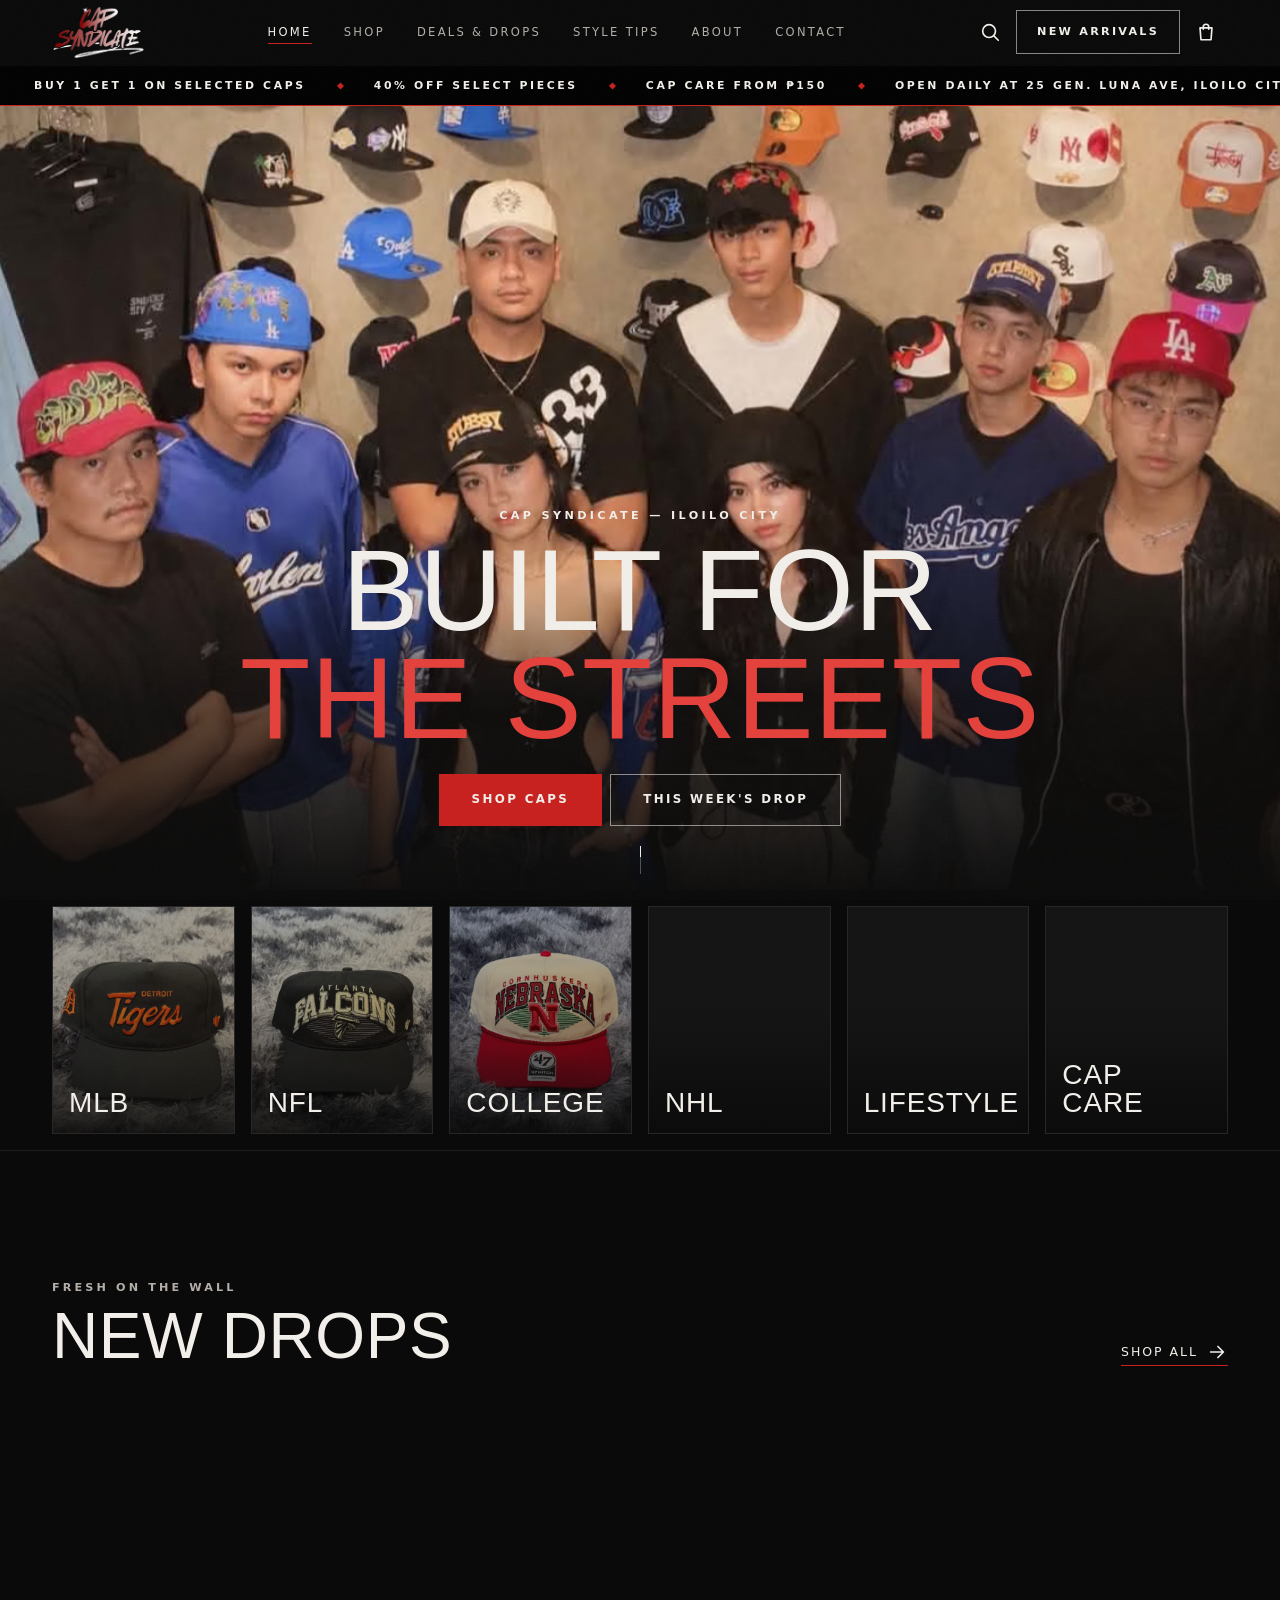
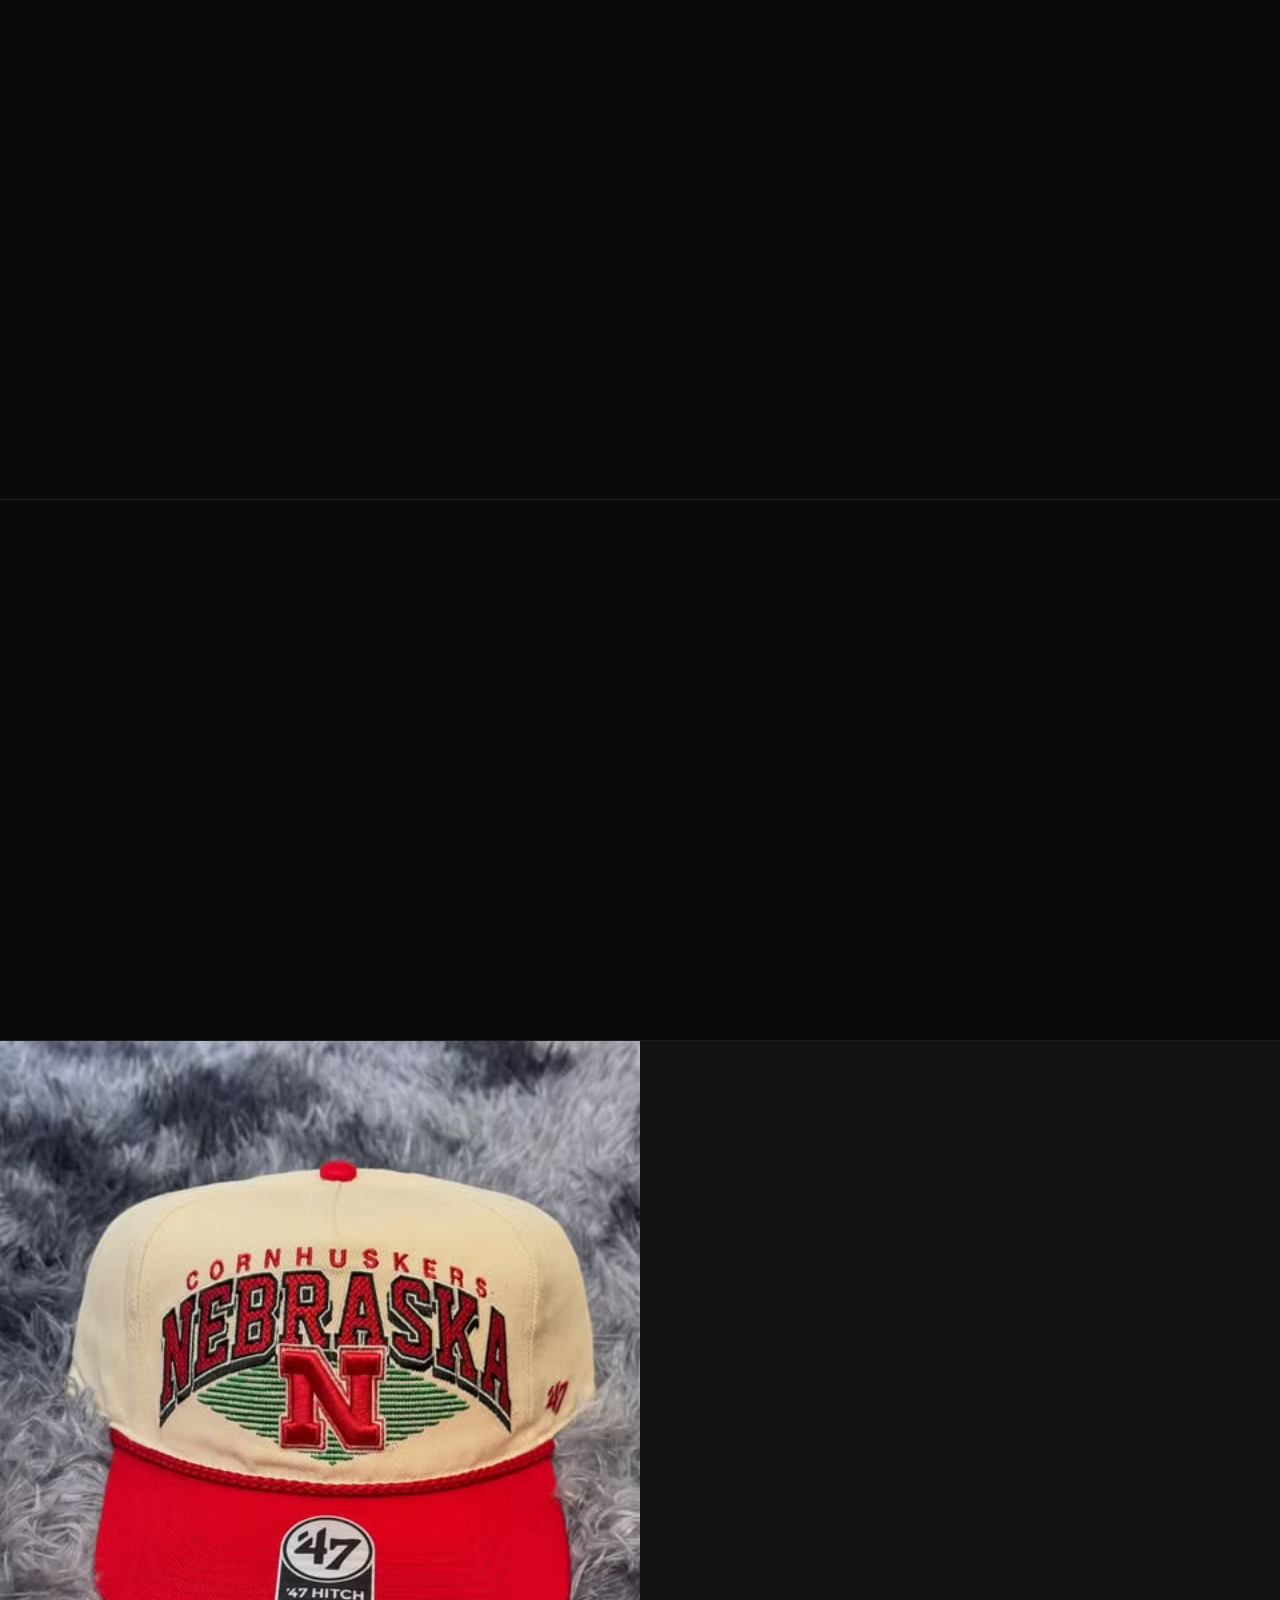
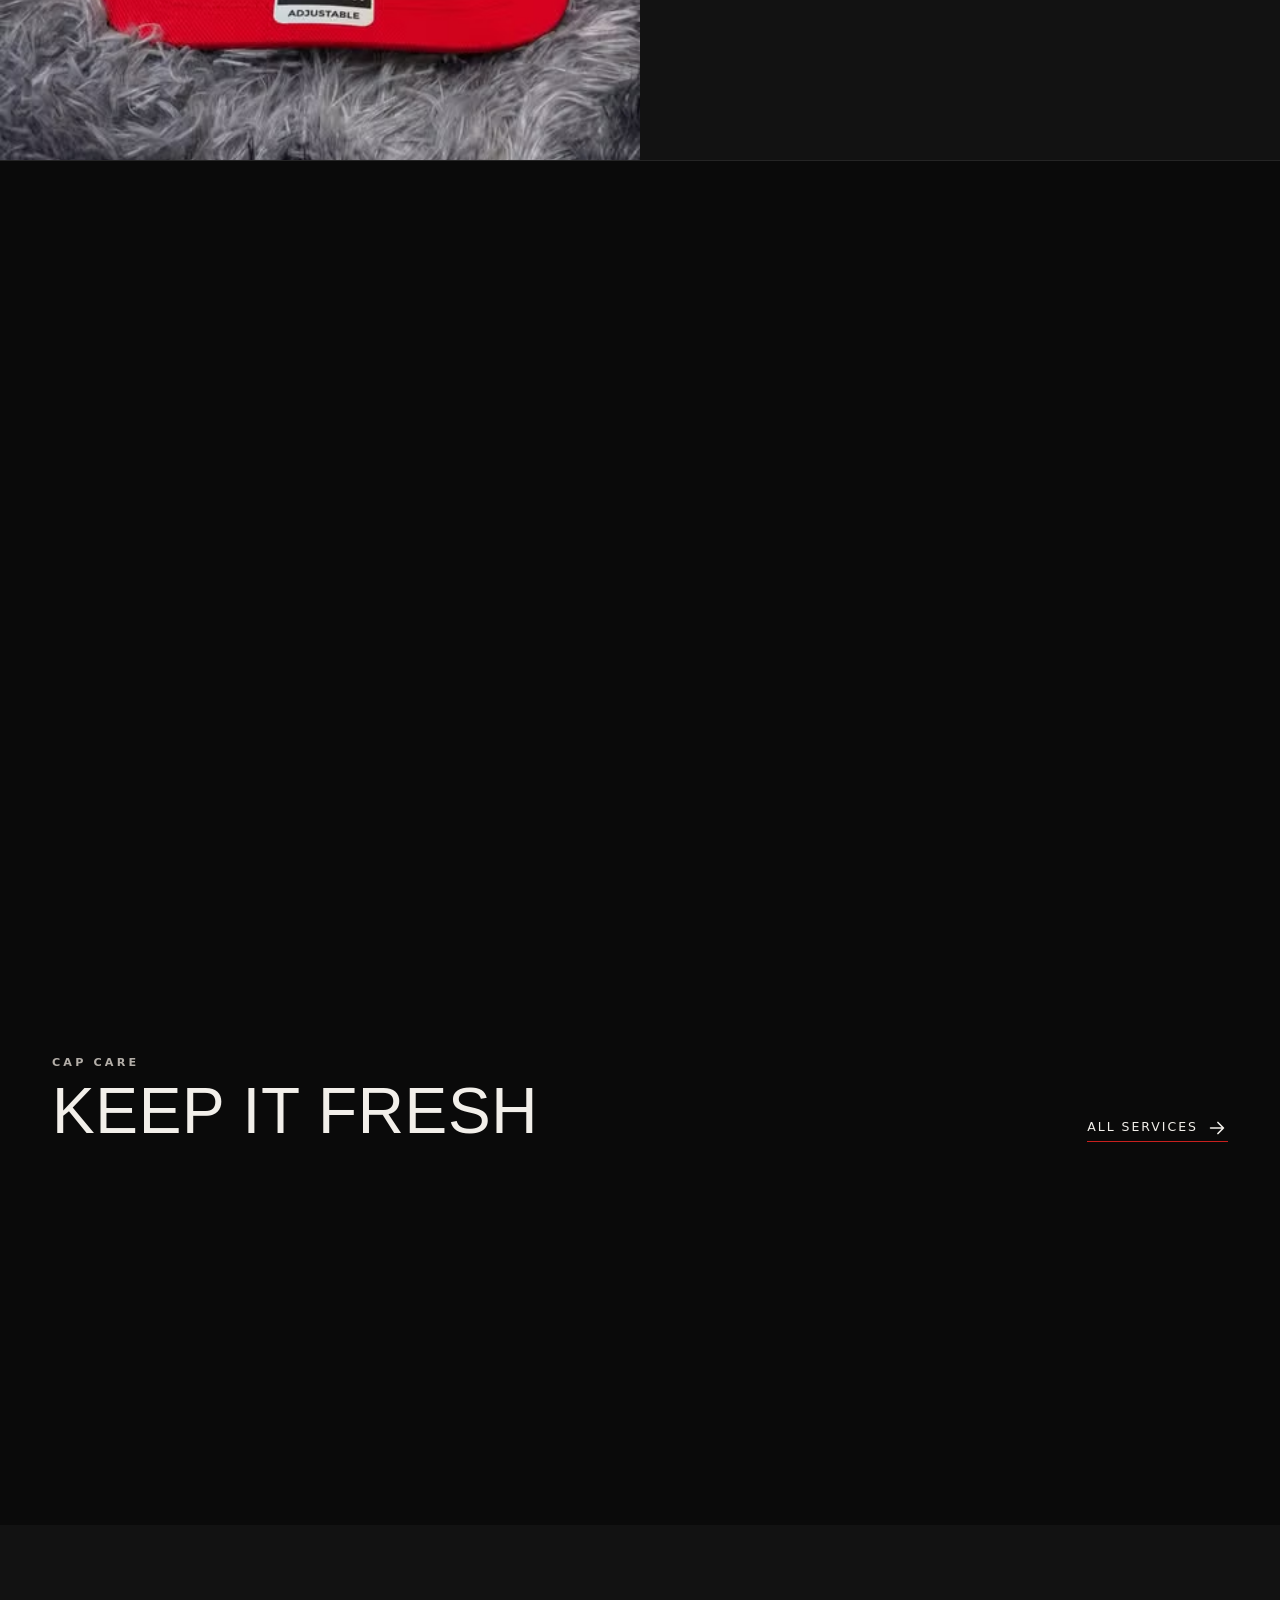
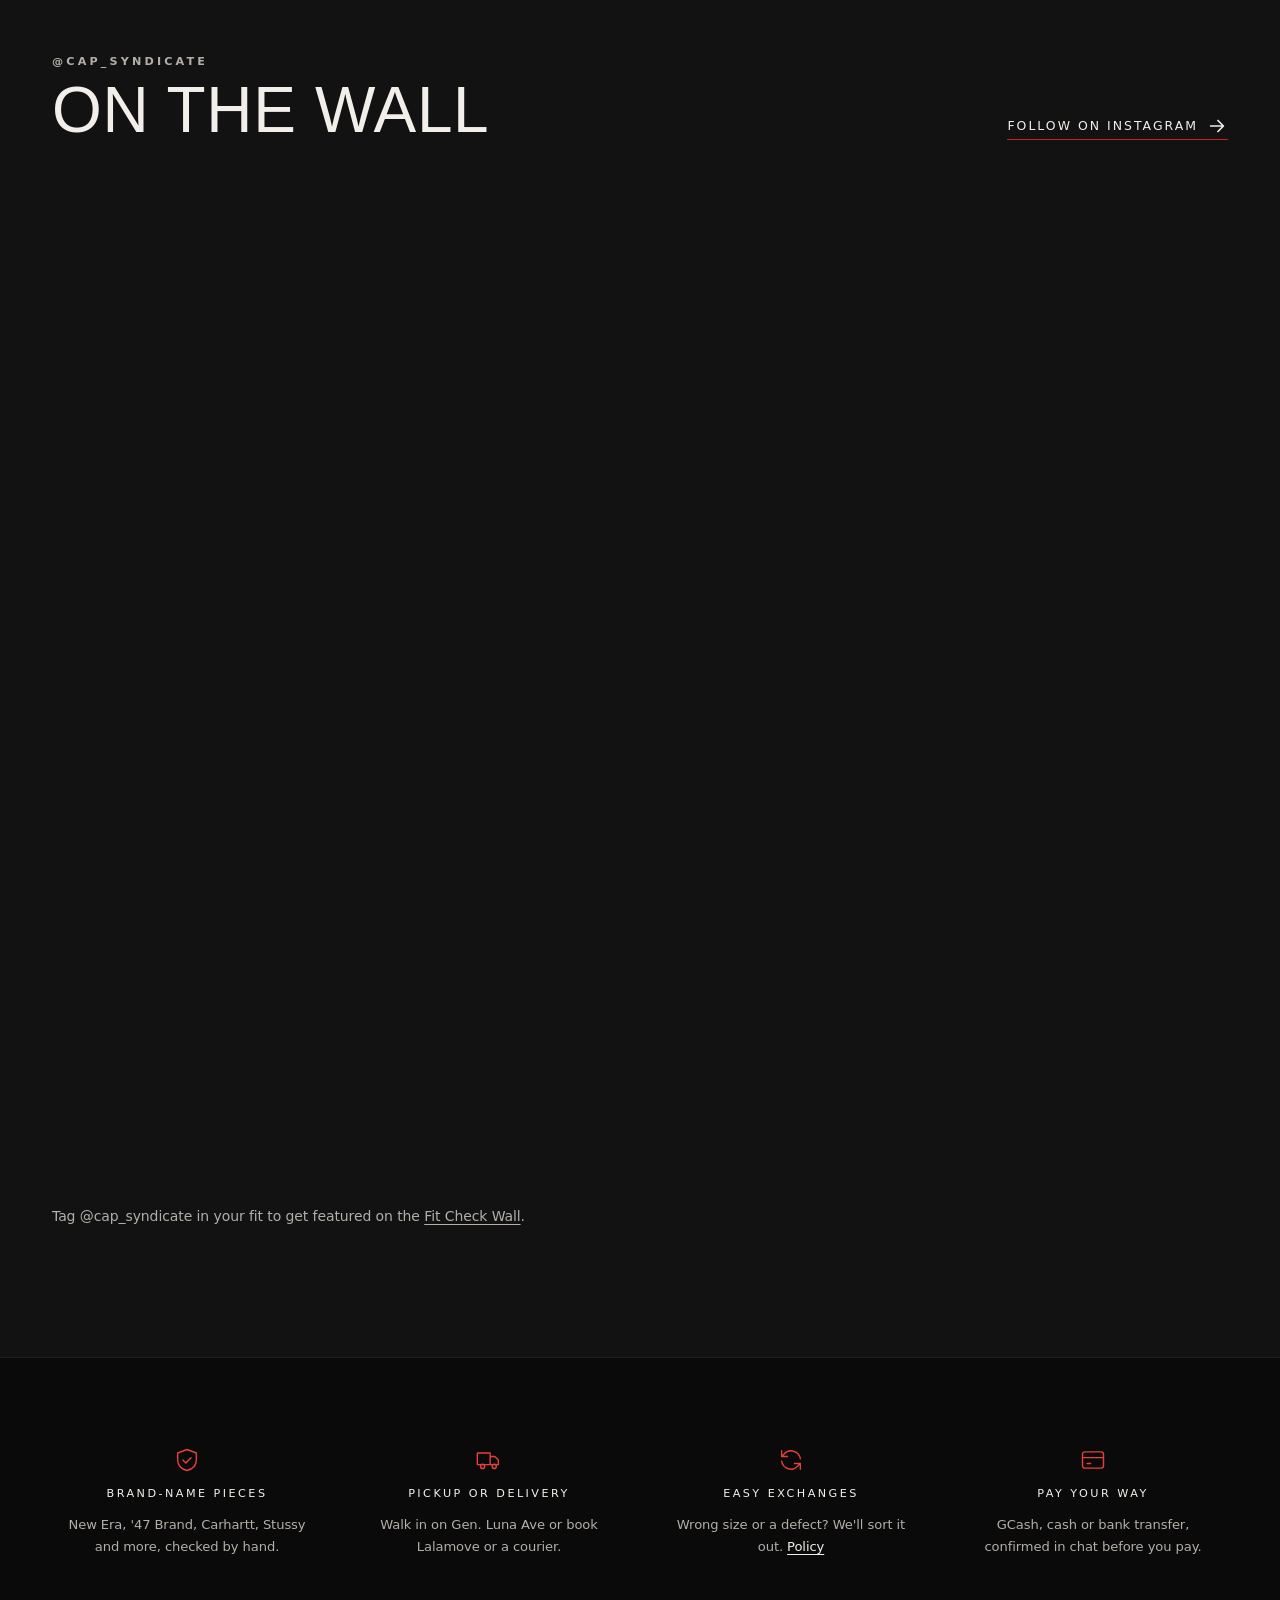
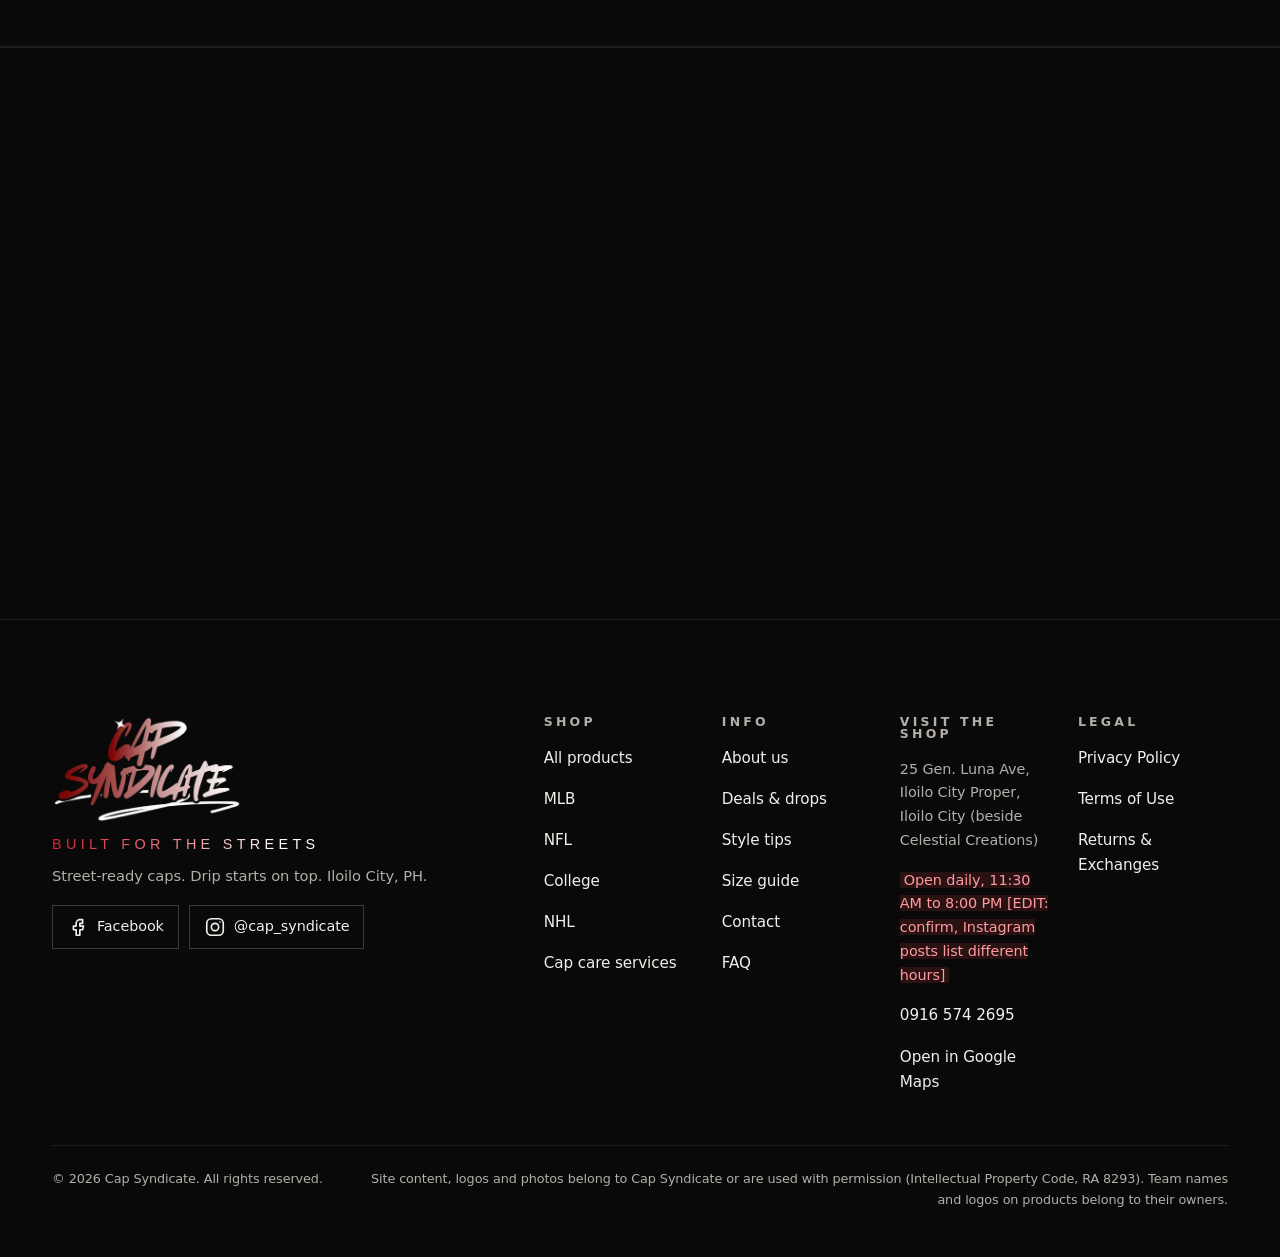
==== commit edc57a1a: "Storefront v2: brand system, new hero, category strip and new home sections - Brand tokens: #0A0A0A " ====
--- a/frontend/index.html
+++ b/frontend/index.html
@@ -24,18 +24,18 @@
   <link rel="apple-touch-icon" href="images/apple-touch-icon.png">
   <link rel="preconnect" href="https://fonts.googleapis.com">
   <link rel="preconnect" href="https://fonts.gstatic.com" crossorigin>
-  <link rel="stylesheet" href="https://fonts.googleapis.com/css2?family=Bebas+Neue&amp;family=Permanent+Marker&amp;family=Poppins:wght@300;400;500;600&amp;display=swap">
+  <link rel="stylesheet" href="https://fonts.googleapis.com/css2?family=Anton&amp;family=Inter:wght@300;400;500;600;700&amp;display=swap">
   <link rel="stylesheet" href="css/style.css">
   <script src="js/products.js" defer></script>
   <script src="js/main.js" defer></script>
-  <link rel="preload" as="image" href="images/hero-crew.jpg">
-  <script type="application/ld+json">{"@context":"https://schema.org","@type":"ClothingStore","name":"Cap Syndicate","slogan":"Built for the Streets","url":"https://capsyndicate.com/","logo":"https://capsyndicate.com/images/logo.png","image":"https://capsyndicate.com/images/og-image.jpg","address":{"@type":"PostalAddress","addressLocality":"Iloilo City","addressCountry":"PH"},"sameAs":["https://www.facebook.com/profile.php?id=61573261537346","https://www.instagram.com/cap_syndicate/"]}</script>
+  <script type="application/ld+json">{"@context":"https://schema.org","@type":["LocalBusiness","ClothingStore"],"name":"Cap Syndicate","slogan":"Built for the Streets","description":"Cap and streetwear shop in Iloilo City: New Era, '47 Brand and more, plus cap cleaning, reblocking and customization.","url":"https://capsyndicate.com/","logo":"https://capsyndicate.com/images/logo.png","image":"https://capsyndicate.com/images/hero-crew-photo.jpg","telephone":"+63 916 574 2695","priceRange":"PHP 150-1140","paymentAccepted":"GCash, Cash, Bank transfer","currenciesAccepted":"PHP","address":{"@type":"PostalAddress","streetAddress":"25 Gen. Luna Ave, City Proper (beside Celestial Creations)","addressLocality":"Iloilo City","addressRegion":"Iloilo","postalCode":"5000","addressCountry":"PH"},"hasMap":"https://www.google.com/maps/search/?api=1&query=25+Gen.+Luna+Ave+Iloilo+City","sameAs":["https://www.facebook.com/profile.php?id=61573261537346","https://www.instagram.com/cap_syndicate/"]}</script>
 </head>
 <body data-page="home">
   <a class="skip-link" href="#main">Skip to content</a>
-  <svg class="sprite" aria-hidden="true" focusable="false" width="0" height="0"><defs><radialGradient id="g-floor" cx=".5" cy=".42" r=".62"><stop offset="0" stop-color="#303030"/><stop offset="1" stop-color="#1b1b1b" stop-opacity="0"/></radialGradient></defs><symbol id="i-menu" viewBox="0 0 24 24"><path d="M3 6h18M3 12h18M3 18h18"/></symbol><symbol id="i-close" viewBox="0 0 24 24"><path d="M6 6l12 12M18 6L6 18"/></symbol><symbol id="i-bag" viewBox="0 0 24 24"><path d="M5.5 7.5h13l-1 13h-11z"/><path d="M9 9V6.5a3 3 0 0 1 6 0V9"/></symbol><symbol id="i-search" viewBox="0 0 24 24"><circle cx="11" cy="11" r="7"/><path d="M16.5 16.5L21 21"/></symbol><symbol id="i-copy" viewBox="0 0 24 24"><rect x="9" y="9" width="11" height="11" rx="2"/><path d="M15 5V4a1 1 0 0 0-1-1H5a1 1 0 0 0-1 1v9a1 1 0 0 0 1 1h1"/></symbol><symbol id="i-plus" viewBox="0 0 24 24"><path d="M12 5v14M5 12h14"/></symbol><symbol id="i-minus" viewBox="0 0 24 24"><path d="M5 12h14"/></symbol><symbol id="i-arrow-right" viewBox="0 0 24 24"><path d="M5 12h14M13 6l6 6-6 6"/></symbol><symbol id="i-messenger" viewBox="0 0 24 24"><path d="M12 3C7 3 3 6.7 3 11.3c0 2.6 1.3 4.9 3.3 6.4V21l3.1-1.7c.8.2 1.7.4 2.6.4 5 0 9-3.7 9-8.4S17 3 12 3z"/><path d="M7.5 13.5l3-3.2 2.4 2.2 3.6-3.2"/></symbol><symbol id="i-instagram" viewBox="0 0 24 24"><rect x="3" y="3" width="18" height="18" rx="5"/><circle cx="12" cy="12" r="4"/><path d="M17.5 6.5h.01"/></symbol><symbol id="i-facebook" viewBox="0 0 24 24"><path d="M14 8h3V4h-3a4 4 0 0 0-4 4v3H7v4h3v6h4v-6h3l1-4h-4V8z"/></symbol><symbol id="i-mail" viewBox="0 0 24 24"><rect x="3" y="5" width="18" height="14" rx="2"/><path d="M3 7l9 6 9-6"/></symbol><symbol id="i-pin" viewBox="0 0 24 24"><path d="M12 21s-7-6.2-7-11a7 7 0 0 1 14 0c0 4.8-7 11-7 11z"/><circle cx="12" cy="10" r="2.5"/></symbol><symbol id="i-clock" viewBox="0 0 24 24"><circle cx="12" cy="12" r="9"/><path d="M12 7v5l3 2"/></symbol><symbol id="i-phone" viewBox="0 0 24 24"><path d="M5 4h4l2 5-2.5 1.5a11 11 0 0 0 5 5L15 13l5 2v4a2 2 0 0 1-2 2A16 16 0 0 1 3 6a2 2 0 0 1 2-2z"/></symbol><symbol id="i-gift" viewBox="0 0 24 24"><rect x="3" y="8" width="18" height="4"/><path d="M5 12v9h14v-9M12 8v13"/><path d="M12 8C10 4 6 4 6 6.5S12 8 12 8zM12 8c2-4 6-4 6-1.5S12 8 12 8z"/></symbol><symbol id="i-tag" viewBox="0 0 24 24"><path d="M3 12V4h8l10 10-8 8z"/><circle cx="7.5" cy="7.5" r="1.5"/></symbol><symbol id="i-users" viewBox="0 0 24 24"><circle cx="9" cy="8" r="3.5"/><path d="M3 20c0-3.3 2.7-6 6-6s6 2.7 6 6"/><path d="M16 4.5a3.5 3.5 0 0 1 0 7M18 14c2 .6 3 2.6 3 6"/></symbol><symbol id="i-pen" viewBox="0 0 24 24"><path d="M4 20l4-1L19 8l-3-3L5 16z"/><path d="M14 7l3 3"/></symbol><symbol id="i-calendar" viewBox="0 0 24 24"><rect x="3" y="5" width="18" height="16" rx="2"/><path d="M3 10h18M8 3v4M16 3v4"/></symbol><symbol id="i-truck" viewBox="0 0 24 24"><path d="M2 6h11v10H2zM13 9h4l3 3v4h-7z"/><circle cx="6.5" cy="17.5" r="1.8"/><circle cx="16.5" cy="17.5" r="1.8"/></symbol><symbol id="i-refresh" viewBox="0 0 24 24"><path d="M20 11a8 8 0 0 0-14-4L4 9M4 4v5h5M4 13a8 8 0 0 0 14 4l2-2M20 20v-5h-5"/></symbol><symbol id="i-shield" viewBox="0 0 24 24"><path d="M12 3l8 3v6c0 4.5-3.2 7.8-8 9-4.8-1.2-8-4.5-8-9V6z"/><path d="M8.5 12l2.5 2.5L15.5 10"/></symbol><symbol id="i-chevron-left" viewBox="0 0 24 24"><path d="M15 5l-7 7 7 7"/></symbol><symbol id="i-chevron-right" viewBox="0 0 24 24"><path d="M9 5l7 7-7 7"/></symbol><symbol id="i-info" viewBox="0 0 24 24"><circle cx="12" cy="12" r="9"/><path d="M12 11v6M12 7.5h.01"/></symbol><symbol id="i-sparkle" viewBox="0 0 24 24"><path fill="currentColor" stroke="none" d="M12 2l2.2 7.8L22 12l-7.8 2.2L12 22l-2.2-7.8L2 12l7.8-2.2z"/></symbol></svg>
-
-  <header class="site-header">
+  <svg class="sprite" aria-hidden="true" focusable="false" width="0" height="0"><defs><radialGradient id="g-floor" cx=".5" cy=".42" r=".62"><stop offset="0" stop-color="#303030"/><stop offset="1" stop-color="#1b1b1b" stop-opacity="0"/></radialGradient></defs><symbol id="i-menu" viewBox="0 0 24 24"><path d="M3 6h18M3 12h18M3 18h18"/></symbol><symbol id="i-close" viewBox="0 0 24 24"><path d="M6 6l12 12M18 6L6 18"/></symbol><symbol id="i-bag" viewBox="0 0 24 24"><path d="M5.5 7.5h13l-1 13h-11z"/><path d="M9 9V6.5a3 3 0 0 1 6 0V9"/></symbol><symbol id="i-search" viewBox="0 0 24 24"><circle cx="11" cy="11" r="7"/><path d="M16.5 16.5L21 21"/></symbol><symbol id="i-copy" viewBox="0 0 24 24"><rect x="9" y="9" width="11" height="11" rx="2"/><path d="M15 5V4a1 1 0 0 0-1-1H5a1 1 0 0 0-1 1v9a1 1 0 0 0 1 1h1"/></symbol><symbol id="i-plus" viewBox="0 0 24 24"><path d="M12 5v14M5 12h14"/></symbol><symbol id="i-minus" viewBox="0 0 24 24"><path d="M5 12h14"/></symbol><symbol id="i-arrow-right" viewBox="0 0 24 24"><path d="M5 12h14M13 6l6 6-6 6"/></symbol><symbol id="i-messenger" viewBox="0 0 24 24"><path d="M12 3C7 3 3 6.7 3 11.3c0 2.6 1.3 4.9 3.3 6.4V21l3.1-1.7c.8.2 1.7.4 2.6.4 5 0 9-3.7 9-8.4S17 3 12 3z"/><path d="M7.5 13.5l3-3.2 2.4 2.2 3.6-3.2"/></symbol><symbol id="i-instagram" viewBox="0 0 24 24"><rect x="3" y="3" width="18" height="18" rx="5"/><circle cx="12" cy="12" r="4"/><path d="M17.5 6.5h.01"/></symbol><symbol id="i-facebook" viewBox="0 0 24 24"><path d="M14 8h3V4h-3a4 4 0 0 0-4 4v3H7v4h3v6h4v-6h3l1-4h-4V8z"/></symbol><symbol id="i-mail" viewBox="0 0 24 24"><rect x="3" y="5" width="18" height="14" rx="2"/><path d="M3 7l9 6 9-6"/></symbol><symbol id="i-pin" viewBox="0 0 24 24"><path d="M12 21s-7-6.2-7-11a7 7 0 0 1 14 0c0 4.8-7 11-7 11z"/><circle cx="12" cy="10" r="2.5"/></symbol><symbol id="i-clock" viewBox="0 0 24 24"><circle cx="12" cy="12" r="9"/><path d="M12 7v5l3 2"/></symbol><symbol id="i-phone" viewBox="0 0 24 24"><path d="M5 4h4l2 5-2.5 1.5a11 11 0 0 0 5 5L15 13l5 2v4a2 2 0 0 1-2 2A16 16 0 0 1 3 6a2 2 0 0 1 2-2z"/></symbol><symbol id="i-gift" viewBox="0 0 24 24"><rect x="3" y="8" width="18" height="4"/><path d="M5 12v9h14v-9M12 8v13"/><path d="M12 8C10 4 6 4 6 6.5S12 8 12 8zM12 8c2-4 6-4 6-1.5S12 8 12 8z"/></symbol><symbol id="i-tag" viewBox="0 0 24 24"><path d="M3 12V4h8l10 10-8 8z"/><circle cx="7.5" cy="7.5" r="1.5"/></symbol><symbol id="i-users" viewBox="0 0 24 24"><circle cx="9" cy="8" r="3.5"/><path d="M3 20c0-3.3 2.7-6 6-6s6 2.7 6 6"/><path d="M16 4.5a3.5 3.5 0 0 1 0 7M18 14c2 .6 3 2.6 3 6"/></symbol><symbol id="i-pen" viewBox="0 0 24 24"><path d="M4 20l4-1L19 8l-3-3L5 16z"/><path d="M14 7l3 3"/></symbol><symbol id="i-calendar" viewBox="0 0 24 24"><rect x="3" y="5" width="18" height="16" rx="2"/><path d="M3 10h18M8 3v4M16 3v4"/></symbol><symbol id="i-truck" viewBox="0 0 24 24"><path d="M2 6h11v10H2zM13 9h4l3 3v4h-7z"/><circle cx="6.5" cy="17.5" r="1.8"/><circle cx="16.5" cy="17.5" r="1.8"/></symbol><symbol id="i-refresh" viewBox="0 0 24 24"><path d="M20 11a8 8 0 0 0-14-4L4 9M4 4v5h5M4 13a8 8 0 0 0 14 4l2-2M20 20v-5h-5"/></symbol><symbol id="i-shield" viewBox="0 0 24 24"><path d="M12 3l8 3v6c0 4.5-3.2 7.8-8 9-4.8-1.2-8-4.5-8-9V6z"/><path d="M8.5 12l2.5 2.5L15.5 10"/></symbol><symbol id="i-chevron-left" viewBox="0 0 24 24"><path d="M15 5l-7 7 7 7"/></symbol><symbol id="i-chevron-right" viewBox="0 0 24 24"><path d="M9 5l7 7-7 7"/></symbol><symbol id="i-droplet" viewBox="0 0 24 24"><path d="M12 3s6 6.5 6 11a6 6 0 0 1-12 0c0-4.5 6-11 6-11z"/></symbol><symbol id="i-box" viewBox="0 0 24 24"><path d="M3 7l9-4 9 4-9 4-9-4z"/><path d="M3 7v10l9 4 9-4V7M12 11v10"/></symbol><symbol id="i-card" viewBox="0 0 24 24"><rect x="3" y="5" width="18" height="14" rx="2"/><path d="M3 10h18M7 15h3"/></symbol><symbol id="i-info" viewBox="0 0 24 24"><circle cx="12" cy="12" r="9"/><path d="M12 11v6M12 7.5h.01"/></symbol><symbol id="i-sparkle" viewBox="0 0 24 24"><path fill="currentColor" stroke="none" d="M12 2l2.2 7.8L22 12l-7.8 2.2L12 22l-2.2-7.8L2 12l7.8-2.2z"/></symbol></svg>
+
+  <div class="scroll-sentinel" aria-hidden="true"></div>
+  <header class="site-header" data-header>
     <div class="container header-inner">
       <button class="icon-btn menu-toggle" type="button" data-open-nav aria-controls="nav-drawer" aria-expanded="false">
         <svg class="icon" aria-hidden="true" focusable="false"><use href="#i-menu"></use></svg><span class="sr-only">Open menu</span>
@@ -47,8 +47,8 @@
         <ul><li><a href="index.html" aria-current="page">Home</a></li><li><a href="products.html">Shop</a></li><li><a href="deals.html">Deals &amp; Drops</a></li><li><a href="tips.html">Style Tips</a></li><li><a href="about.html">About</a></li><li><a href="contact.html">Contact</a></li></ul>
       </nav>
       <div class="header-actions">
-        <a class="icon-btn" href="products.html?search=1"><svg class="icon" aria-hidden="true" focusable="false"><use href="#i-search"></use></svg><span class="sr-only">Search the shop</span></a>
-        <a class="btn btn--primary btn--sm header-shop" href="products.html">Shop Now</a>
+        <a class="icon-btn" href="products.html?search=1" data-open-search aria-controls="search-overlay"><svg class="icon" aria-hidden="true" focusable="false"><use href="#i-search"></use></svg><span class="sr-only">Search the shop</span></a>
+        <a class="btn btn--ghost btn--sm header-shop" href="products.html">New Arrivals</a>
         <button class="icon-btn" type="button" data-open-cart aria-controls="cart-drawer">
           <svg class="icon" aria-hidden="true" focusable="false"><use href="#i-bag"></use></svg><span class="cart-count" data-cart-count data-count="0" aria-hidden="true">0</span><span class="sr-only">Open order list</span>
         </button>
@@ -56,11 +56,13 @@
     </div>
   </header>
 
-  <!-- Announcement carousel: messages come from SHOP_SETTINGS.announcements in js/products.js -->
-  <div class="topbar" role="region" aria-roledescription="carousel" aria-label="Announcements">
-    <button class="topbar-btn" type="button" data-topbar-prev><svg class="icon icon--sm" aria-hidden="true" focusable="false"><use href="#i-chevron-left"></use></svg><span class="sr-only">Previous announcement</span></button>
-    <p class="topbar-msg" data-topbar aria-live="polite">New drops every week. <a href="deals.html">See deals</a></p>
-    <button class="topbar-btn" type="button" data-topbar-next><svg class="icon icon--sm" aria-hidden="true" focusable="false"><use href="#i-chevron-right"></use></svg><span class="sr-only">Next announcement</span></button>
+  <!-- Announcement marquee: offers come from SHOP_SETTINGS.announcements in js/products.js -->
+  <div class="announce" role="region" aria-label="Current offers">
+    <div class="announce-track" data-announce>
+      <span class="announce-item">Buy 1 Get 1 on selected caps</span>
+      <span class="announce-item">40% off select pieces</span>
+      <span class="announce-item">Cap care from &#8369;150</span>
+    </div>
   </div>
 
   <!-- Mobile menu -->
@@ -72,7 +74,7 @@
     <div class="drawer-body">
       <nav class="mobile-nav" aria-label="Mobile">
         <ul><li><a href="index.html" aria-current="page">Home<svg class="icon" aria-hidden="true" focusable="false"><use href="#i-arrow-right"></use></svg></a></li><li><a href="products.html">Shop<svg class="icon" aria-hidden="true" focusable="false"><use href="#i-arrow-right"></use></svg></a></li><li><a href="deals.html">Deals &amp; Drops<svg class="icon" aria-hidden="true" focusable="false"><use href="#i-arrow-right"></use></svg></a></li><li><a href="tips.html">Style Tips<svg class="icon" aria-hidden="true" focusable="false"><use href="#i-arrow-right"></use></svg></a></li><li><a href="about.html">About<svg class="icon" aria-hidden="true" focusable="false"><use href="#i-arrow-right"></use></svg></a></li><li><a href="contact.html">Contact<svg class="icon" aria-hidden="true" focusable="false"><use href="#i-arrow-right"></use></svg></a></li></ul>
-        <a class="btn btn--primary btn--block mt-3" href="products.html">Shop Now</a>
+        <a class="btn btn--primary btn--block mt-3" href="products.html">Shop Caps</a>
         <div class="socials">
           <a href="https://www.facebook.com/profile.php?id=61573261537346" target="_blank" rel="noopener noreferrer"><svg class="icon" aria-hidden="true" focusable="false"><use href="#i-facebook"></use></svg>Facebook</a>
           <a href="https://www.instagram.com/cap_syndicate/" target="_blank" rel="noopener noreferrer"><svg class="icon" aria-hidden="true" focusable="false"><use href="#i-instagram"></use></svg>@cap_syndicate</a>
@@ -82,56 +84,81 @@
   </dialog>
   <main id="main">
 
-    <!-- HERO: full-bleed crew photo with the quote centered. Replace images/hero-crew.jpg to change the photo. -->
-    <section class="hero hero--cover" aria-labelledby="hero-title">
-      <div class="hero-cover">
-        <img class="hero-cover-img" src="images/hero-crew.jpg" alt="The Cap Syndicate crew in caps and streetwear, standing in front of the cap wall inside the shop" width="1196" height="1315" fetchpriority="high" decoding="async">
-        <div class="hero-cover-copy">
-          <p class="eyebrow">Cap Syndicate, Iloilo City</p>
-          <h1 id="hero-title">Built for <span class="text-gradient">the streets</span></h1>
-          <div class="hero-ctas">
-            <a class="btn btn--primary" href="products.html">Shop Caps</a>
-            <a class="btn btn--ghost" href="deals.html">This Week's Deals</a>
-          </div>
-        </div>
-      </div>
-      <nav class="hero-links" aria-label="Shop by category">
-        <ul class="container">
-          <li><a href="products.html?cat=mlb">MLB</a></li>
-          <li><a href="products.html?cat=nfl">NFL</a></li>
-          <li><a href="products.html?cat=college">College</a></li>
-          <li><a href="products.html?cat=nhl">NHL</a></li>
-          <li><a href="products.html?cat=lifestyle">Lifestyle</a></li>
-          <li><a href="products.html#services-title">Cap Care</a></li>
-        </ul>
-      </nav>
-    </section>
-
-    <!-- MARQUEE (one per page) -->
-    <div class="marquee">
-      <p class="sr-only">Built for the streets. New drops every week.</p>
-      <div class="marquee-track" aria-hidden="true">
-        <div class="marquee-group">
-          <span>Built for the streets</span><span class="sparkle"><svg class="icon" aria-hidden="true" focusable="false"><use href="#i-sparkle"></use></svg></span>
-          <span>New drops every week</span><span class="sparkle"><svg class="icon" aria-hidden="true" focusable="false"><use href="#i-sparkle"></use></svg></span>
-          <span>Street-ready caps</span><span class="sparkle"><svg class="icon" aria-hidden="true" focusable="false"><use href="#i-sparkle"></use></svg></span>
-          <span>Drip starts on top</span><span class="sparkle"><svg class="icon" aria-hidden="true" focusable="false"><use href="#i-sparkle"></use></svg></span>
-          <span>Built for the streets</span><span class="sparkle"><svg class="icon" aria-hidden="true" focusable="false"><use href="#i-sparkle"></use></svg></span>
-          <span>New drops every week</span><span class="sparkle"><svg class="icon" aria-hidden="true" focusable="false"><use href="#i-sparkle"></use></svg></span>
-        </div>
-        <div class="marquee-group">
-          <span>Built for the streets</span><span class="sparkle"><svg class="icon" aria-hidden="true" focusable="false"><use href="#i-sparkle"></use></svg></span>
-          <span>New drops every week</span><span class="sparkle"><svg class="icon" aria-hidden="true" focusable="false"><use href="#i-sparkle"></use></svg></span>
-          <span>Street-ready caps</span><span class="sparkle"><svg class="icon" aria-hidden="true" focusable="false"><use href="#i-sparkle"></use></svg></span>
-          <span>Drip starts on top</span><span class="sparkle"><svg class="icon" aria-hidden="true" focusable="false"><use href="#i-sparkle"></use></svg></span>
-          <span>Built for the streets</span><span class="sparkle"><svg class="icon" aria-hidden="true" focusable="false"><use href="#i-sparkle"></use></svg></span>
-          <span>New drops every week</span><span class="sparkle"><svg class="icon" aria-hidden="true" focusable="false"><use href="#i-sparkle"></use></svg></span>
-        </div>
-      </div>
-    </div>
+    <!-- HERO: crew photo, bottom-only shade, headline in the clear zone below the faces -->
+    <section class="hero hero--v2" aria-labelledby="hero-title">
+      <div class="hero-media">
+        <picture>
+          <source type="image/avif" srcset="images/hero-crew-photo-640.avif 640w, images/hero-crew-photo-960.avif 960w, images/hero-crew-photo.avif 1196w" sizes="100vw">
+          <img class="hero-img" src="images/hero-crew-photo.jpg" srcset="images/hero-crew-photo-640.jpg 640w, images/hero-crew-photo-960.jpg 960w, images/hero-crew-photo.jpg 1196w" sizes="100vw" alt="The Cap Syndicate crew in caps and streetwear, standing in front of the cap wall inside the shop" width="1196" height="1314" fetchpriority="high" decoding="async">
+        </picture>
+      </div>
+      <div class="hero-content">
+        <p class="eyebrow" data-hero-label>Cap Syndicate &mdash; Iloilo City</p>
+        <h1 id="hero-title" class="hero-title"><span class="line"><span>Built for</span></span> <span class="line"><span class="hero-red">the streets</span></span></h1>
+        <div class="hero-ctas">
+          <a class="btn btn--primary" href="products.html" data-magnetic>Shop Caps</a>
+          <a class="btn btn--ghost" href="#this-week">This Week's Drop</a>
+        </div>
+      </div>
+      <a class="scroll-cue" href="#categories"><span class="sr-only">Scroll to categories</span><span class="scroll-cue-line" aria-hidden="true"></span></a>
+    </section>
+
+    <!-- CATEGORY STRIP: built from CATEGORIES + product photos in js/products.js -->
+    <section class="cat-strip-section" id="categories" aria-label="Shop by category">
+      <div class="cat-strip" id="category-strip">
+        <a class="cat-card" href="products.html?cat=mlb"><span class="cat-card-name">MLB</span></a>
+        <a class="cat-card" href="products.html?cat=nfl"><span class="cat-card-name">NFL</span></a>
+        <a class="cat-card" href="products.html?cat=college"><span class="cat-card-name">College</span></a>
+        <a class="cat-card" href="products.html?cat=nhl"><span class="cat-card-name">NHL</span></a>
+        <a class="cat-card" href="products.html?cat=lifestyle"><span class="cat-card-name">Lifestyle</span></a>
+        <a class="cat-card" href="products.html#services-title"><span class="cat-card-name">Cap Care</span></a>
+      </div>
+    </section>
+
+    <!-- 1. NEW DROPS: the 4 newest products -->
+    <section class="section" id="new-drops" aria-labelledby="new-title">
+      <div class="container">
+        <header class="section-bar">
+          <div>
+            <p class="eyebrow">Fresh on the wall</p>
+            <h2 id="new-title">New drops</h2>
+          </div>
+          <a class="link-arrow" href="products.html">Shop all <svg class="icon" aria-hidden="true" focusable="false"><use href="#i-arrow-right"></use></svg></a>
+        </header>
+        <div class="product-grid product-grid--4 reveal-stagger" id="new-arrivals">
+          <div class="skeleton"></div><div class="skeleton"></div><div class="skeleton"></div><div class="skeleton"></div>
+        </div>
+        <noscript><p class="mt-3">Turn on JavaScript to see products, or message us on <a href="https://m.me/61573261537346">Messenger</a>.</p></noscript>
+      </div>
+    </section>
+
+    <!-- 2. BRAND STATEMENT -->
+    <section class="section statement" aria-labelledby="statement-title">
+      <div class="container statement-grid">
+        <h2 id="statement-title" class="statement-title reveal">Iloilo wears it <span class="red">on top.</span></h2>
+        <div class="statement-copy reveal-stagger">
+          <p>Around here a cap isn't an accessory. It's the team you ride with, the way the brim sits, the sticker you leave on.</p>
+          <p>Cap Syndicate is a wall on Gen. Luna Ave stacked with New Era, '47 Brand and more, picked by people who actually wear them. No hype tax. Try it on, find yours.</p>
+          <a class="link-arrow" href="about.html">Our story <svg class="icon" aria-hidden="true" focusable="false"><use href="#i-arrow-right"></use></svg></a>
+        </div>
+      </div>
+    </section>
+
+    <!-- 3. FEATURED COLLECTION (edit SHOP_SETTINGS.featuredCollection) -->
+    <section class="feature" aria-labelledby="feature-title" data-featured>
+      <div class="feature-media">
+        <img src="images/products/47-nebraska-hitch-rope.avif" data-fallback="images/products/47-nebraska-hitch-rope.jpg" alt="'47 Brand Hitch Nebraska Cornhuskers rope cap" width="480" height="640" loading="lazy" decoding="async" data-featured-img>
+      </div>
+      <div class="feature-copy reveal">
+        <p class="eyebrow" data-featured-label>Featured collection</p>
+        <h2 id="feature-title" data-featured-title>The Rope Cap Edit</h2>
+        <p class="feature-text" data-featured-text>A rope across the brim, a '47 Brand build and team colors that pop. Four picks from the wall: Commanders, Nebraska, Braves and Gators.</p>
+        <a class="btn btn--primary" href="products.html?q=rope" data-featured-link data-magnetic>Shop the edit</a>
+      </div>
+    </section>
 
     <!-- TWO BANNERS: Cap of the Week (pick it in SHOP_SETTINGS.capOfTheWeek) and This Week's Deal (SHOP_SETTINGS.weeklyDeal) -->
-    <section class="banners" aria-label="This week">
+    <section class="banners" id="this-week" aria-label="This week">
       <div class="banners-grid">
         <article class="banner banner--cotw reveal" id="cotw" aria-labelledby="cotw-title">
           <div class="banner-media" data-cotw-media><div class="skeleton"></div></div>
@@ -151,7 +178,7 @@
 
         <article class="banner banner--deal reveal" aria-labelledby="deal-title">
           <div class="banner-body">
-            <p class="eyebrow">This week's deal</p>
+            <p class="eyebrow">This week's drop</p>
             <h2 id="deal-title" data-deal-title>10% off all caps</h2>
             <p class="banner-story" data-deal-desc>Use the code when you message your order. Valid on every cap in the shop this week.</p>
             <div class="countdown" data-countdown="deal" role="timer" aria-label="Time left on this week's deal">
@@ -172,75 +199,70 @@
       </div>
     </section>
 
-    <!-- NEW ARRIVALS: the 4 newest products by "added" date -->
-    <section class="section" aria-labelledby="new-title">
+    <!-- 4. CAP CARE TEASER -->
+    <section class="section care" aria-labelledby="care-title">
       <div class="container">
-        <header class="section-title">
-          <p class="eyebrow">Our hottest styles</p>
-          <h2 id="new-title">New arrivals</h2>
+        <header class="section-bar">
+          <div>
+            <p class="eyebrow">Cap care</p>
+            <h2 id="care-title">Keep it fresh</h2>
+          </div>
+          <a class="link-arrow" href="products.html#services-title">All services <svg class="icon" aria-hidden="true" focusable="false"><use href="#i-arrow-right"></use></svg></a>
         </header>
-        <div class="product-grid product-grid--4 reveal-stagger" id="new-arrivals">
-          <div class="skeleton"></div><div class="skeleton"></div><div class="skeleton"></div><div class="skeleton"></div>
-        </div>
-        <noscript><p class="mt-3 center">Turn on JavaScript to see products, or message us on <a href="https://m.me/61573261537346">Messenger</a>.</p></noscript>
-        <div class="section-cta"><a class="btn btn--ghost" href="products.html">Shop fresh arrivals</a></div>
-      </div>
-    </section>
-
-    <!-- SHOP BY CATEGORY: tiles and item counts are built from js/products.js -->
-    <section class="section section--alt" aria-labelledby="cat-title">
+        <div class="care-grid reveal-stagger">
+          <a class="care-item" href="products.html#services-title"><svg class="icon" aria-hidden="true" focusable="false"><use href="#i-droplet"></use></svg><h3>Clean</h3><p>Deep Clean: hand wash, stain and mold removal. &#8369;400</p></a>
+          <a class="care-item" href="tips.html#clean"><svg class="icon" aria-hidden="true" focusable="false"><use href="#i-box"></use></svg><h3>Store</h3><p>How to keep the crown and brim in shape between wears.</p></a>
+          <a class="care-item" href="products.html#services-title"><svg class="icon" aria-hidden="true" focusable="false"><use href="#i-refresh"></use></svg><h3>Reshape</h3><p>Basic Reblock: machine reshape in 10 to 20 minutes. &#8369;150</p></a>
+        </div>
+      </div>
+    </section>
+
+    <!-- 5. SOCIAL PROOF: Instagram photos + testimonials (TESTIMONIALS in js/products.js; hidden while empty) -->
+    <section class="section section--alt" aria-labelledby="proof-title">
       <div class="container">
-        <header class="section-title">
-          <p class="eyebrow">Shop the lineup</p>
-          <h2 id="cat-title">Caps &amp; streetwear</h2>
+        <header class="section-bar">
+          <div>
+            <p class="eyebrow">@cap_syndicate</p>
+            <h2 id="proof-title">On the wall</h2>
+          </div>
+          <a class="link-arrow" href="https://www.instagram.com/cap_syndicate/" target="_blank" rel="noopener noreferrer">Follow on Instagram <svg class="icon" aria-hidden="true" focusable="false"><use href="#i-arrow-right"></use></svg></a>
         </header>
-        <div class="cat-grid reveal-stagger" id="category-tiles"></div>
-        <noscript><p class="center"><a href="products.html">Browse all products</a></p></noscript>
-      </div>
-    </section>
-
-    <!-- TRUST ROW (edit the wording to match your real policies) -->
+        <div class="proof-grid reveal-stagger">
+          <a href="https://www.instagram.com/cap_syndicate/p/DfBqNsqj-Ll/" target="_blank" rel="noopener noreferrer"><img src="images/gallery/open-daily-promo.avif" data-fallback="images/gallery/open-daily-promo.jpg" alt="Cap Syndicate poster: open daily with team caps and jerseys" width="480" height="640" loading="lazy" decoding="async"></a>
+          <a href="https://www.instagram.com/cap_syndicate/p/DdVPRSXDzHp/" target="_blank" rel="noopener noreferrer"><img src="images/products/47-detroit-tigers.avif" data-fallback="images/products/47-detroit-tigers.jpg" alt="'47 Brand Detroit Tigers cap" width="480" height="640" loading="lazy" decoding="async"></a>
+          <a href="https://www.instagram.com/cap_syndicate/p/DdVOjcCD4Ym/" target="_blank" rel="noopener noreferrer"><img src="images/products/47-vegas-golden-knights-corduroy.avif" data-fallback="images/products/47-vegas-golden-knights-corduroy.jpg" alt="'47 Brand Vegas Golden Knights corduroy cap" width="480" height="640" loading="lazy" decoding="async"></a>
+          <a href="https://www.instagram.com/cap_syndicate/p/DdVN_yID0AV/" target="_blank" rel="noopener noreferrer"><img src="images/products/47-nebraska-hitch-rope.avif" data-fallback="images/products/47-nebraska-hitch-rope.jpg" alt="'47 Brand Hitch Nebraska Cornhuskers rope cap" width="480" height="640" loading="lazy" decoding="async"></a>
+          <a href="https://www.instagram.com/cap_syndicate/p/DdVNfwlD4vd/" target="_blank" rel="noopener noreferrer"><img src="images/products/47-florida-gators-rope.avif" data-fallback="images/products/47-florida-gators-rope.jpg" alt="'47 Brand Florida Gators rope cap" width="480" height="640" loading="lazy" decoding="async"></a>
+          <a href="https://www.instagram.com/cap_syndicate/p/DdR2UGpSgb9/" target="_blank" rel="noopener noreferrer"><img src="images/gallery/cap-services-price-list.avif" data-fallback="images/gallery/cap-services-price-list.jpg" alt="Cap Syndicate cap services price list" width="480" height="640" loading="lazy" decoding="async"></a>
+        </div>
+        <p class="small muted mt-2">Tag @cap_syndicate in your fit to get featured on the <a href="tips.html#fit-check">Fit Check Wall</a>.</p>
+        <div class="testimonials" id="testimonials" hidden></div>
+      </div>
+    </section>
+
+    <!-- 6. TRUST BAR (keep the wording true to your real policies) -->
     <section class="trust" aria-label="Why shop with us">
       <div class="container trust-grid">
-        <div class="trust-item"><svg class="icon" aria-hidden="true" focusable="false"><use href="#i-refresh"></use></svg><h3>Hassle-free exchanges</h3><p>Wrong size? Message us and we'll sort it out. <a href="terms.html#returns">Policy</a></p></div>
-        <div class="trust-item"><svg class="icon" aria-hidden="true" focusable="false"><use href="#i-truck"></use></svg><h3>Walk in or book delivery</h3><p>Visit us on Gen. Luna Ave, or book Lalamove or a courier. Delivery fee is paid by the buyer.</p></div>
-        <div class="trust-item"><svg class="icon" aria-hidden="true" focusable="false"><use href="#i-messenger"></use></svg><h3>Order by message</h3><p>Send your list on Messenger or email. No account, no checkout maze.</p></div>
-        <div class="trust-item"><svg class="icon" aria-hidden="true" focusable="false"><use href="#i-shield"></use></svg><h3>Real people, real stock</h3><p>We confirm availability with you before any payment is taken.</p></div>
-      </div>
-    </section>
-
-    <!-- INSTAGRAM GALLERY: photos from @cap_syndicate. Swap in new posts as you publish them. -->
-    <section class="section section--alt" aria-labelledby="ig-title">
-      <div class="container">
-        <header class="section-title">
-          <p class="eyebrow">@cap_syndicate</p>
-          <h2 id="ig-title">Fresh from the shop</h2>
-          <p class="muted">New pieces hit Instagram first. Tag us in your fit and it could land on the <a href="tips.html#fit-check">Fit Check Wall</a>.</p>
-        </header>
-        <div class="ig-grid reveal-stagger">
-          <a href="https://www.instagram.com/cap_syndicate/p/DfBqNsqj-Ll/" target="_blank" rel="noopener noreferrer"><img src="images/gallery/open-daily-promo.jpg" alt="Cap Syndicate poster: open daily with team caps and jerseys" width="480" height="640" loading="lazy" decoding="async"></a>
-          <a href="https://www.instagram.com/cap_syndicate/p/DdVPRSXDzHp/" target="_blank" rel="noopener noreferrer"><img src="images/products/47-detroit-tigers.jpg" alt="'47 Brand Detroit Tigers cap" width="480" height="640" loading="lazy" decoding="async"></a>
-          <a href="https://www.instagram.com/cap_syndicate/p/DdVOjcCD4Ym/" target="_blank" rel="noopener noreferrer"><img src="images/products/47-vegas-golden-knights-corduroy.jpg" alt="'47 Brand Vegas Golden Knights corduroy cap" width="480" height="640" loading="lazy" decoding="async"></a>
-          <a href="https://www.instagram.com/cap_syndicate/p/DdVN_yID0AV/" target="_blank" rel="noopener noreferrer"><img src="images/products/47-nebraska-hitch-rope.jpg" alt="'47 Brand Hitch Nebraska Cornhuskers rope cap" width="480" height="640" loading="lazy" decoding="async"></a>
-          <a href="https://www.instagram.com/cap_syndicate/p/DdVNfwlD4vd/" target="_blank" rel="noopener noreferrer"><img src="images/products/47-florida-gators-rope.jpg" alt="'47 Brand Florida Gators rope cap" width="480" height="640" loading="lazy" decoding="async"></a>
-          <a href="https://www.instagram.com/cap_syndicate/p/DdR2UGpSgb9/" target="_blank" rel="noopener noreferrer"><img src="images/gallery/cap-services-price-list.jpg" alt="Cap Syndicate cap services price list" width="480" height="640" loading="lazy" decoding="async"></a>
-        </div>
-        <div class="section-cta"><a class="btn btn--ghost" href="https://www.instagram.com/cap_syndicate/" target="_blank" rel="noopener noreferrer"><svg class="icon" aria-hidden="true" focusable="false"><use href="#i-instagram"></use></svg>Follow on Instagram</a></div>
-      </div>
-    </section>
-
-    <!-- DROP ALERTS SIGN-UP -->
-    <section class="section signup" aria-labelledby="signup-title">
+        <div class="trust-item"><svg class="icon" aria-hidden="true" focusable="false"><use href="#i-shield"></use></svg><h3>Brand-name pieces</h3><p>New Era, '47 Brand, Carhartt, Stussy and more, checked by hand.</p></div>
+        <div class="trust-item"><svg class="icon" aria-hidden="true" focusable="false"><use href="#i-truck"></use></svg><h3>Pickup or delivery</h3><p>Walk in on Gen. Luna Ave or book Lalamove or a courier.</p></div>
+        <div class="trust-item"><svg class="icon" aria-hidden="true" focusable="false"><use href="#i-refresh"></use></svg><h3>Easy exchanges</h3><p>Wrong size or a defect? We'll sort it out. <a href="terms.html#returns">Policy</a></p></div>
+        <div class="trust-item"><svg class="icon" aria-hidden="true" focusable="false"><use href="#i-card"></use></svg><h3>Pay your way</h3><p>GCash, cash or bank transfer, confirmed in chat before you pay.</p></div>
+      </div>
+    </section>
+
+    <!-- 7. NEWSLETTER -->
+    <section class="section signup newsletter" aria-labelledby="signup-title">
       <div class="container signup-inner">
         <div class="reveal">
-          <h2 id="signup-title">Get drop <span class="text-gradient">alerts.</span></h2>
-          <p class="lead mt-1">New caps go fast. Get a heads-up before every drop, plus the weekly promo code. No spam.</p>
+          <p class="eyebrow">Drop alerts</p>
+          <h2 id="signup-title">Get first access <span class="red">to drops.</span></h2>
+          <p class="lead mt-1">New caps go fast. Get the heads-up before they hit the wall. No spam.</p>
         </div>
         <form class="signup-form reveal" data-signup novalidate>
           <label class="label" for="signup-email">Email address</label>
           <div class="signup-row">
             <input class="input" id="signup-email" name="email" type="email" autocomplete="email" inputmode="email" placeholder="you@email.com" required maxlength="120">
-            <button class="btn btn--primary" type="submit">Sign me up</button>
+            <button class="btn btn--primary" type="submit" data-magnetic>Get access</button>
           </div>
           <input class="sr-only" type="text" name="website" tabindex="-1" autocomplete="off" aria-hidden="true">
           <p class="field-hint">We only use your email for drop alerts. Unsubscribe anytime. <a href="privacy.html">Privacy Policy</a></p>
@@ -272,7 +294,7 @@
     <div class="drawer-foot" id="cart-foot" hidden>
       <div class="cart-subtotal"><span>Estimated total</span><span id="cart-subtotal">&#8369;0</span></div>
       <p class="cart-note">No payment on this site. We confirm stock, shipping fee and payment with you in chat.</p>
-      <button class="btn btn--primary btn--block" type="button" data-send-messenger><svg class="icon" aria-hidden="true" focusable="false"><use href="#i-messenger"></use></svg>Send order via Messenger</button>
+      <button class="btn btn--primary btn--block" type="button" data-send-messenger><svg class="icon" aria-hidden="true" focusable="false"><use href="#i-messenger"></use></svg>Checkout on Messenger</button>
       <button class="btn btn--ghost btn--block" type="button" data-send-email><svg class="icon" aria-hidden="true" focusable="false"><use href="#i-mail"></use></svg>Email order</button>
       <button class="remove-btn" type="button" data-clear-cart>Clear list</button>
     </div>
@@ -282,6 +304,17 @@
   <dialog class="modal" id="product-modal" aria-labelledby="pm-title">
     <button class="icon-btn modal-close" type="button"><svg class="icon" aria-hidden="true" focusable="false"><use href="#i-close"></use></svg><span class="sr-only">Close product details</span></button>
     <div class="modal-scroll" id="pm-body"></div>
+  </dialog>
+
+  <!-- Search overlay with live suggestions -->
+  <dialog class="search-overlay" id="search-overlay" aria-label="Search">
+    <form class="container search-overlay-form" action="products.html" method="get" role="search">
+      <label class="sr-only" for="search-overlay-input">Search caps</label>
+      <svg class="icon" aria-hidden="true" focusable="false"><use href="#i-search"></use></svg>
+      <input id="search-overlay-input" name="q" type="search" placeholder="Search caps, teams, brands" autocomplete="off" maxlength="60" data-search-input>
+      <button class="icon-btn" type="button" data-close-search><svg class="icon" aria-hidden="true" focusable="false"><use href="#i-close"></use></svg><span class="sr-only">Close search</span></button>
+    </form>
+    <div class="container search-results" data-search-results aria-live="polite"></div>
   </dialog>
 
   <div class="toast" id="toast" role="status" aria-live="polite" hidden></div>
@@ -321,6 +354,15 @@
               <li><a href="contact.html#faq">FAQ</a></li>
             </ul>
           </nav>
+          <div class="footer-col footer-visit">
+            <h2>Visit the shop</h2>
+            <ul>
+              <li><span data-setting="address">25 Gen. Luna Ave, Iloilo City Proper, Iloilo City (beside Celestial Creations)</span></li>
+              <li><span data-setting="hours">Open daily, 11:30 AM to 8:00 PM</span></li>
+              <li><a data-href="phone" href="tel:09165742695"><span data-setting="phone">0916 574 2695</span></a></li>
+              <li><a data-map-link href="https://www.google.com/maps/search/?api=1&amp;query=25+Gen.+Luna+Ave+Iloilo+City" target="_blank" rel="noopener noreferrer">Open in Google Maps</a></li>
+            </ul>
+          </div>
           <nav class="footer-col" aria-label="Legal links">
             <h2>Legal</h2>
             <ul>
--- a/frontend/css/style.css
+++ b/frontend/css/style.css
@@ -1660,3 +1660,282 @@
   .hero-cover { aspect-ratio: auto; height: clamp(360px, calc(100dvh - 180px), 980px); }
   .hero-cover-img { object-position: 50% 42%; }
 }
+
+/* ==========================================================================
+   31. COVER HERO, crew-first
+   Quote sits at the bottom-center over the floor, not over faces.
+   One-line headline, shade only along the bottom edge.
+   On landscape screens the crop keeps every head and cap in frame.
+   ========================================================================== */
+.hero-cover { place-items: end center; }
+.hero-cover::before {
+  background: linear-gradient(180deg, rgba(8, 8, 8, 0.1) 0%, transparent 18%, transparent 58%, rgba(8, 8, 8, 0.55) 78%, rgba(8, 8, 8, 0.92) 100%);
+}
+.hero-cover-copy { gap: 10px; padding: 0 var(--gutter) clamp(18px, 4vh, 44px); max-width: none; }
+.hero--cover h1 { font-size: clamp(1.7rem, 8vw, 6rem); white-space: nowrap; letter-spacing: 0.04em; line-height: 1; }
+.hero--cover h1 .text-gradient { padding-bottom: 0; }
+@media (max-width: 767px) {
+  .hero--cover h1 { font-size: clamp(1.6rem, 8.6vw, 2.6rem); }
+  .hero-cover-copy { gap: 8px; padding-bottom: 14px; }
+  .hero--cover .hero-ctas { margin-top: 4px; }
+  .hero--cover .hero-ctas .btn { min-height: 38px; }
+}
+@media (orientation: landscape) {
+  /* show from just above the tallest cap down to the knees, so the quote lands below every face */
+  .hero-cover-img { object-position: 50% 54%; }
+  .hero--cover h1 { font-size: clamp(2.4rem, 5.4vw, 5.2rem); }
+}
+/* The older hero rule stacks each headline span on its own line; keep this one on a single line */
+.hero--cover h1 span { display: inline; }
+
+/* ==========================================================================
+   32. STOREFRONT V2 (brand system + home)
+   Palette, type and an 8px spacing scale live in these tokens.
+   Red #C8201E fills buttons; red TEXT uses --red-ink (#E5403B) because
+   #C8201E on near-black is only 2.3:1 and fails WCAG AA.
+   ========================================================================== */
+:root {
+  --black: #0A0A0A;
+  --black-2: #121212;
+  --black-3: #1A1A1A;
+  --white: #F2EFEA;          /* warm off-white */
+  --red: #C8201E;            /* signature red: CTAs, hovers, accents */
+  --red-deep: #A11917;       /* red hover */
+  --red-ink: #E5403B;        /* red text on dark, 4.6:1 */
+  --gray: #8A8580;           /* muted neutral, 5.4:1 on --black */
+  --gray-light: #B3AEA8;
+  --line: rgba(255, 255, 255, 0.08);
+  --line-strong: rgba(255, 255, 255, 0.22);
+  --font-display: "Anton", Impact, "Arial Narrow", sans-serif;
+  --font-body: "Inter", system-ui, -apple-system, "Segoe UI", Roboto, sans-serif;
+  --s1: 8px; --s2: 16px; --s3: 24px; --s4: 32px; --s5: 40px; --s6: 48px;
+  --s8: 64px; --s10: 80px; --s12: 96px; --s16: 128px;
+  --announce-h: 40px;
+}
+body { font-weight: 400; letter-spacing: -0.006em; }
+.lead { font-weight: 400; letter-spacing: 0; }
+h1, h2, h3, .display { letter-spacing: 0.01em; line-height: 0.95; }
+h2, .h2 { font-size: clamp(2.2rem, 5.2vw, 4rem); }
+.red { color: var(--red-ink); }
+.eyebrow { font-size: 0.7rem; letter-spacing: 0.28em; font-weight: 600; color: var(--gray-light); }
+.section { padding-block: var(--s8); }
+@media (min-width: 1024px) { .section { padding-block: var(--s16); } }
+.btn { font-weight: 600; }
+.btn--ghost { border-color: rgba(242, 239, 234, 0.55); }
+.btn[data-magnetic] { transition: transform 0.3s var(--ease-slow), background-color 0.3s, color 0.3s, border-color 0.3s; }
+
+/* Header: translucent blur at the top, solid and slightly shorter after 40px */
+.scroll-sentinel { position: absolute; top: 0; left: 0; width: 1px; height: 40px; pointer-events: none; }
+.site-header { background: rgba(10, 10, 10, 0.55); -webkit-backdrop-filter: blur(16px) saturate(140%); backdrop-filter: blur(16px) saturate(140%); border-bottom: 1px solid transparent; transition: background-color 0.35s, border-color 0.35s; }
+.site-header.is-scrolled { background: rgba(10, 10, 10, 0.96); border-bottom-color: var(--line); }
+.header-inner { transition: height 0.35s var(--ease-slow); }
+.brand img { transition: height 0.35s var(--ease-slow); }
+.site-header.is-scrolled .header-inner { height: calc(var(--header-h) - 8px); }
+.site-header.is-scrolled .brand img { height: 46px; }
+@media (min-width: 1024px) {
+  .site-header.is-scrolled .header-inner { height: calc(var(--header-h) - 12px); }
+  .site-header.is-scrolled .brand img { height: 50px; }
+  .main-nav a::after {
+    content: ""; position: absolute; left: 14px; right: 14px; bottom: 6px; height: 1px;
+    background: var(--white); transform: scaleX(0); transform-origin: left; transition: transform 0.35s var(--ease-slow);
+  }
+  .main-nav a:hover::after { transform: scaleX(1); }
+  .main-nav a[aria-current="page"] { color: var(--white); }
+  .main-nav a[aria-current="page"]::after { background: var(--red); transform: scaleX(1); }
+}
+
+/* Announcement marquee with a thin red underline */
+.announce { position: relative; display: flex; align-items: center; height: var(--announce-h); overflow: hidden; background: #000; }
+.announce::after { content: ""; position: absolute; left: 0; right: 0; bottom: 0; height: 1px; background: var(--red); }
+.announce-track { display: flex; width: max-content; }
+.announce-group { display: flex; flex: none; }
+.announce-item { position: relative; padding: 0 34px; font-size: 0.68rem; font-weight: 600; letter-spacing: 0.24em; text-transform: uppercase; white-space: nowrap; color: var(--white); text-decoration: none; }
+.announce-item::after { content: ""; position: absolute; right: -3px; top: 50%; width: 5px; height: 5px; background: var(--red); transform: translateY(-50%) rotate(45deg); }
+a.announce-item:hover { color: var(--red-ink); }
+@media (prefers-reduced-motion: no-preference) {
+  .announce-track { animation: announce 36s linear infinite; }
+  .announce:hover .announce-track, .announce:focus-within .announce-track { animation-play-state: paused; }
+}
+@media (prefers-reduced-motion: reduce) { .announce { overflow-x: auto; } }
+@keyframes announce { to { transform: translateX(-25%); } }
+
+/* ---------- Hero ---------- */
+.hero--v2 { position: relative; display: grid; grid-template-columns: minmax(0, 1fr); padding: 0; overflow: hidden; background: var(--black); }
+.hero--v2 .hero-media { grid-area: 1 / 1; position: relative; aspect-ratio: 1196 / 1314; overflow: hidden; }
+.hero-img { position: absolute; inset: 0; width: 100%; height: 100%; object-fit: cover; object-position: 50% 45%; transform-origin: 50% 40%; }
+@media (prefers-reduced-motion: no-preference) { .hero-img { animation: kenburns 20s ease-out forwards; } }
+@keyframes kenburns { from { transform: scale(1); } to { transform: scale(1.06); } }
+/* darken only the bottom 40%, where the headline sits */
+.hero--v2 .hero-media::after { content: ""; position: absolute; inset: 0; background: linear-gradient(180deg, transparent 60%, rgba(10, 10, 10, 0.55) 76%, rgba(10, 10, 10, 0.96) 100%); }
+.hero-content { grid-area: 1 / 1; align-self: end; position: relative; z-index: 1; display: grid; justify-items: center; gap: var(--s2); text-align: center; padding: 0 var(--gutter) var(--s10); }
+.hero-content .eyebrow { color: var(--white); letter-spacing: 0.3em; }
+/* .hero--v2 prefix: older `.hero h1` size rules above have higher specificity */
+.hero--v2 .hero-title { font-size: clamp(56px, 9vw, 140px); line-height: 0.88; letter-spacing: 0.005em; margin: 0; }
+.hero-title .line { display: block; overflow: hidden; padding: 0.02em 0.04em 0.04em; }
+.hero-title .line > span { display: inline-block; }
+.hero-red { color: var(--red-ink); }
+.hero--v2 .hero-ctas { display: flex; flex-wrap: wrap; justify-content: center; gap: var(--s1); margin-top: var(--s1); }
+.hero--v2 .hero-ctas .btn { flex: 0 0 auto; }
+@media (prefers-reduced-motion: no-preference) {
+  .hero-title .line > span { transform: translateY(108%); animation: line-up 1s var(--ease-slow) 0.15s forwards; }
+  .hero-title .line + .line > span { animation-delay: 0.3s; }
+  .hero-content .eyebrow, .hero--v2 .hero-ctas { opacity: 0; animation: fade-up 0.9s var(--ease-slow) 0.55s forwards; }
+}
+@keyframes line-up { to { transform: translateY(0); } }
+@keyframes fade-up { from { opacity: 0; transform: translateY(12px); } to { opacity: 1; transform: none; } }
+
+.scroll-cue { position: absolute; left: 50%; bottom: var(--s1); z-index: 2; display: grid; place-items: center; width: 44px; height: 44px; transform: translateX(-50%); }
+.scroll-cue-line { position: relative; width: 1px; height: 28px; overflow: hidden; background: rgba(242, 239, 234, 0.3); }
+.scroll-cue-line::after { content: ""; position: absolute; left: 0; top: 0; width: 1px; height: 40%; background: var(--white); }
+@media (prefers-reduced-motion: no-preference) { .scroll-cue-line::after { animation: cue 1.8s ease-in-out infinite; } }
+@keyframes cue { from { transform: translateY(-100%); } to { transform: translateY(260%); } }
+
+/* Phones: whole photo on top, copy overlaps only the shaded bottom (legs), faces stay clear */
+@media (max-width: 639px) and (orientation: portrait) {
+  .hero-content { grid-area: 2 / 1; margin-top: calc(var(--s10) * -1); padding-bottom: var(--s8); }
+  .hero-title .line { padding-inline: 0; }
+}
+/* Landscape screens: photo fills the screen under the header and offers bar; one-line headline */
+@media (orientation: landscape) {
+  .hero--v2 .hero-media { aspect-ratio: auto; height: clamp(420px, calc(100dvh - var(--header-h) - var(--announce-h)), 1000px); }
+  .hero-img { object-position: 50% 59%; }
+  .hero-content { padding-bottom: var(--s8); gap: 12px; }
+  .hero--v2 .hero-title { font-size: min(clamp(56px, 9vw, 140px), calc((100vw - 2 * var(--gutter)) / var(--title-em, 9.4))); }
+  .hero-title .line { display: inline-block; vertical-align: bottom; }
+}
+
+/* ---------- Category strip ---------- */
+.cat-strip-section { padding: var(--s2) 0; border-bottom: 1px solid var(--line); background: var(--black); }
+.cat-strip { display: grid; grid-auto-flow: column; grid-auto-columns: 44%; gap: var(--s1); overflow-x: auto; scroll-snap-type: x mandatory; padding: 0 var(--gutter); scrollbar-width: none; }
+.cat-strip::-webkit-scrollbar { display: none; }
+.cat-card { position: relative; display: block; aspect-ratio: 4 / 5; overflow: hidden; isolation: isolate; scroll-snap-align: start; background: #151515; border: 1px solid var(--line); text-decoration: none; }
+.cat-card-img { position: absolute; inset: 0; z-index: -2; width: 100%; height: 100%; object-fit: cover; filter: brightness(0.72) saturate(0.9); transition: transform 0.9s var(--ease-slow), filter 0.5s; }
+.cat-card::after { content: ""; position: absolute; inset: 0; z-index: -1; background: linear-gradient(180deg, transparent 45%, rgba(10, 10, 10, 0.88)); }
+.cat-card-name { position: absolute; left: var(--s2); right: var(--s2); bottom: 34px; font-family: var(--font-display); font-size: clamp(1.3rem, 2.2vw, 1.75rem); letter-spacing: 0.03em; text-transform: uppercase; line-height: 1; }
+.cat-card-meta { position: absolute; left: var(--s2); bottom: var(--s2); font-size: 0.66rem; font-weight: 600; letter-spacing: 0.2em; text-transform: uppercase; color: var(--gray-light); }
+.cat-card:hover .cat-card-img { filter: brightness(0.88) saturate(1); }
+@media (hover: hover) {
+  .cat-card-name { bottom: var(--s2); transition: transform 0.4s var(--ease-slow); }
+  .cat-card-meta { opacity: 0; transform: translateY(8px); transition: opacity 0.4s, transform 0.4s var(--ease-slow); }
+  .cat-card:hover .cat-card-name, .cat-card:focus-visible .cat-card-name { transform: translateY(-20px); }
+  .cat-card:hover .cat-card-meta, .cat-card:focus-visible .cat-card-meta { opacity: 1; transform: none; }
+}
+@media (hover: hover) and (prefers-reduced-motion: no-preference) { .cat-card:hover .cat-card-img { transform: scale(1.05); } }
+@media (min-width: 768px) {
+  .cat-strip { grid-auto-columns: minmax(0, 1fr); gap: var(--s2); max-width: var(--container); margin-inline: auto; overflow: visible; }
+}
+
+/* ---------- Section bar (label + title left, link right) ---------- */
+.section-bar { display: flex; flex-wrap: wrap; align-items: flex-end; justify-content: space-between; gap: var(--s3); margin-bottom: var(--s5); }
+.section-bar h2 { margin-top: var(--s1); }
+@media (min-width: 1024px) { .section-bar { margin-bottom: var(--s6); } }
+
+/* ---------- Product cards v2 ---------- */
+.p-media-wrap { position: relative; }
+.p-img--alt { position: absolute; inset: 0; opacity: 0; transition: opacity 0.5s var(--ease-slow); }
+.p-card.has-alt:hover .p-img--alt { opacity: 1; }
+@media (hover: hover) and (prefers-reduced-motion: no-preference) {
+  .p-card:hover .p-media img { transform: scale(1.03); }
+}
+.p-actions { position: absolute; left: var(--s1); right: var(--s1); bottom: var(--s1); z-index: 2; display: flex; gap: var(--s1); }
+.p-action { flex: 1; display: inline-flex; align-items: center; justify-content: center; gap: 6px; min-height: 44px; padding: 0 10px; border: 1px solid transparent; background: rgba(242, 239, 234, 0.95); color: var(--black); font-size: 0.66rem; font-weight: 700; letter-spacing: 0.14em; text-transform: uppercase; transition: background-color 0.25s, color 0.25s; }
+.p-action:hover { background: var(--red); color: #fff; }
+.p-action--ghost { background: rgba(10, 10, 10, 0.72); color: var(--white); border-color: var(--line-strong); }
+.p-action--ghost:hover { background: var(--white); color: var(--black); }
+@media (hover: hover) {
+  .p-actions { opacity: 0; transform: translateY(8px); transition: opacity 0.35s, transform 0.35s var(--ease-slow); }
+  .p-card:hover .p-actions, .p-card:focus-within .p-actions { opacity: 1; transform: none; }
+}
+@media (hover: none) { .p-action--ghost { display: none; } }
+.badge--new { background: var(--white); color: var(--black); }
+.badge--low { background: rgba(10, 10, 10, 0.75); color: #FFD98A; border: 1px solid rgba(255, 217, 138, 0.55); }
+.badge--sale { background: var(--red); color: #fff; }
+
+/* ---------- Brand statement ---------- */
+.statement { border-block: 1px solid var(--line); }
+.statement-grid { display: grid; gap: var(--s5); }
+.statement-title { font-size: clamp(3rem, 8.4vw, 7.6rem); line-height: 0.88; }
+.statement-copy { display: grid; gap: var(--s3); align-content: end; }
+.statement-copy p { font-size: 1.05rem; color: var(--gray-light); max-width: 44ch; }
+.statement-copy p:first-child { color: var(--white); font-size: 1.2rem; }
+@media (min-width: 1024px) { .statement-grid { grid-template-columns: 1.25fr 0.75fr; gap: var(--s10); align-items: end; } }
+
+/* ---------- Featured collection (full-bleed split) ---------- */
+.feature { display: grid; background: var(--black-2); border-bottom: 1px solid var(--line); }
+.feature-media { position: relative; aspect-ratio: 1; overflow: hidden; background: #151515; }
+.feature-media img { position: absolute; inset: 0; width: 100%; height: 100%; object-fit: cover; object-position: 50% 45%; }
+.feature-copy { display: grid; align-content: center; justify-items: start; gap: var(--s3); padding: var(--s8) var(--gutter); }
+.feature-copy h2 { font-size: clamp(2.6rem, 6vw, 5.4rem); }
+.feature-text { color: var(--gray-light); font-size: 1.05rem; max-width: 42ch; }
+@media (min-width: 768px) {
+  .feature { grid-template-columns: 1fr 1fr; min-height: 560px; }
+  .feature-media { aspect-ratio: auto; }
+  .feature-copy { padding: var(--s10) var(--s8); }
+}
+@media (min-width: 1280px) { .feature { min-height: 720px; } .feature-copy { padding-inline: var(--s12); } }
+
+/* ---------- Cap care teaser ---------- */
+.care-grid { display: grid; gap: var(--s2); }
+.care-item { display: grid; align-content: start; gap: var(--s2); padding: var(--s4); border: 1px solid var(--line); text-decoration: none; transition: border-color 0.3s, background-color 0.3s; }
+.care-item .icon { width: 32px; height: 32px; stroke-width: 1.3; color: var(--red-ink); }
+.care-item h3 { font-size: 1.8rem; }
+.care-item p { color: var(--gray-light); font-size: 0.95rem; }
+.care-item:hover { border-color: var(--line-strong); background: var(--black-2); }
+@media (min-width: 768px) { .care-grid { grid-template-columns: repeat(3, 1fr); gap: var(--s3); } }
+
+/* ---------- Social proof ---------- */
+.proof-grid { columns: 2; column-gap: var(--s1); }
+.proof-grid a { position: relative; display: block; margin-bottom: var(--s1); overflow: hidden; break-inside: avoid; background: #141414; }
+.proof-grid a:nth-child(3n + 1) { aspect-ratio: 3 / 4; }
+.proof-grid a:nth-child(3n + 2) { aspect-ratio: 1; }
+.proof-grid a:nth-child(3n) { aspect-ratio: 4 / 5; }
+.proof-grid img { width: 100%; height: 100%; object-fit: cover; transition: transform 0.9s var(--ease-slow), filter 0.4s; }
+.proof-grid a:hover img { filter: brightness(1.08); }
+@media (hover: hover) and (prefers-reduced-motion: no-preference) { .proof-grid a:hover img { transform: scale(1.03); } }
+@media (min-width: 768px) { .proof-grid { columns: 3; column-gap: var(--s2); } .proof-grid a { margin-bottom: var(--s2); } }
+.testimonials { display: grid; gap: var(--s2); margin-top: var(--s6); }
+.testimonial { padding: var(--s4); border: 1px solid var(--line); }
+.testimonial blockquote { font-size: 1.1rem; line-height: 1.5; }
+.testimonial figcaption { margin-top: var(--s2); font-size: 0.72rem; font-weight: 600; letter-spacing: 0.2em; text-transform: uppercase; }
+.testimonial figcaption span { display: block; margin-top: 4px; color: var(--gray); font-weight: 500; letter-spacing: 0.12em; }
+@media (min-width: 768px) { .testimonials { grid-template-columns: repeat(3, 1fr); } }
+
+/* ---------- Trust bar + newsletter ---------- */
+.trust { background: var(--black); }
+.trust-item .icon { color: var(--red-ink); }
+.newsletter { border-top: 1px solid var(--line); }
+.newsletter h2 { font-size: clamp(2.6rem, 6.4vw, 5rem); }
+
+/* ---------- Footer ---------- */
+@media (min-width: 1024px) { .footer-cols { grid-template-columns: repeat(4, minmax(0, 1fr)); } }
+.footer-visit li { font-size: 0.9rem; color: var(--gray-light); padding: 6px 0; }
+.footer-visit li a { padding: 0; color: var(--white); }
+
+/* ---------- Search overlay ---------- */
+.search-overlay { position: fixed; inset: 0 0 auto; width: 100%; max-width: none; max-height: 100dvh; margin: 0; padding: var(--s3) 0 var(--s5); overflow: auto; border: 0; border-bottom: 1px solid var(--line); background: rgba(10, 10, 10, 0.97); color: var(--white); }
+.search-overlay::backdrop { background: rgba(0, 0, 0, 0.6); -webkit-backdrop-filter: blur(4px); backdrop-filter: blur(4px); }
+@media (prefers-reduced-motion: no-preference) { .search-overlay[open] { animation: search-in 0.35s var(--ease-slow); } }
+@keyframes search-in { from { transform: translateY(-24px); opacity: 0; } }
+.search-overlay-form { display: flex; align-items: center; gap: var(--s2); padding-bottom: var(--s2); border-bottom: 1px solid var(--line-strong); }
+.search-overlay-form:focus-within { border-bottom-color: var(--white); }
+.search-overlay-form > .icon { color: var(--gray-light); }
+.search-overlay-form input { flex: 1; min-width: 0; min-height: 52px; background: transparent; border: 0; outline: none; color: var(--white); font-family: var(--font-display); font-size: clamp(1.6rem, 4.4vw, 2.8rem); text-transform: uppercase; letter-spacing: 0.02em; }
+.search-overlay-form input::placeholder { color: var(--gray); }
+.search-results { display: grid; gap: var(--s2); padding-top: var(--s3); }
+.search-list { list-style: none; padding: 0; display: grid; gap: 2px; }
+.search-list a { display: grid; grid-template-columns: 56px 1fr auto; align-items: center; gap: var(--s2); padding: var(--s1); text-decoration: none; transition: background-color 0.2s; }
+.search-list a:hover, .search-list a:focus-visible { background: var(--black-3); }
+.search-thumb { display: block; width: 56px; aspect-ratio: 3 / 4; overflow: hidden; background: #151515; }
+.search-thumb img, .search-thumb svg { width: 100%; height: 100%; object-fit: cover; }
+.search-name { font-weight: 600; font-size: 0.95rem; }
+.search-name small { display: block; font-weight: 500; font-size: 0.7rem; letter-spacing: 0.18em; text-transform: uppercase; color: var(--gray); margin-top: 2px; }
+.search-price { font-weight: 600; }
+.search-hint { color: var(--gray-light); }
+.search-hint a { margin-right: var(--s2); color: var(--white); }
+
+/* ---------- Cursor ring (desktop pointer only, set up in main.js) ---------- */
+.cursor-ring { position: fixed; left: -16px; top: -16px; z-index: calc(var(--z-grain) + 1); width: 32px; height: 32px; border: 1px solid rgba(242, 239, 234, 0.55); border-radius: 50%; pointer-events: none; opacity: 0; transition: opacity 0.3s, width 0.25s, height 0.25s, left 0.25s, top 0.25s, border-color 0.25s, background-color 0.25s; }
+.cursor-ring.is-on { opacity: 1; }
+.cursor-ring.is-hover { left: -26px; top: -26px; width: 52px; height: 52px; border-color: var(--red); background: rgba(200, 32, 30, 0.1); }
+/* Search overlay has its own close button; hide the browser's built-in clear "x" */
+.search-overlay-form input::-webkit-search-cancel-button { -webkit-appearance: none; appearance: none; }
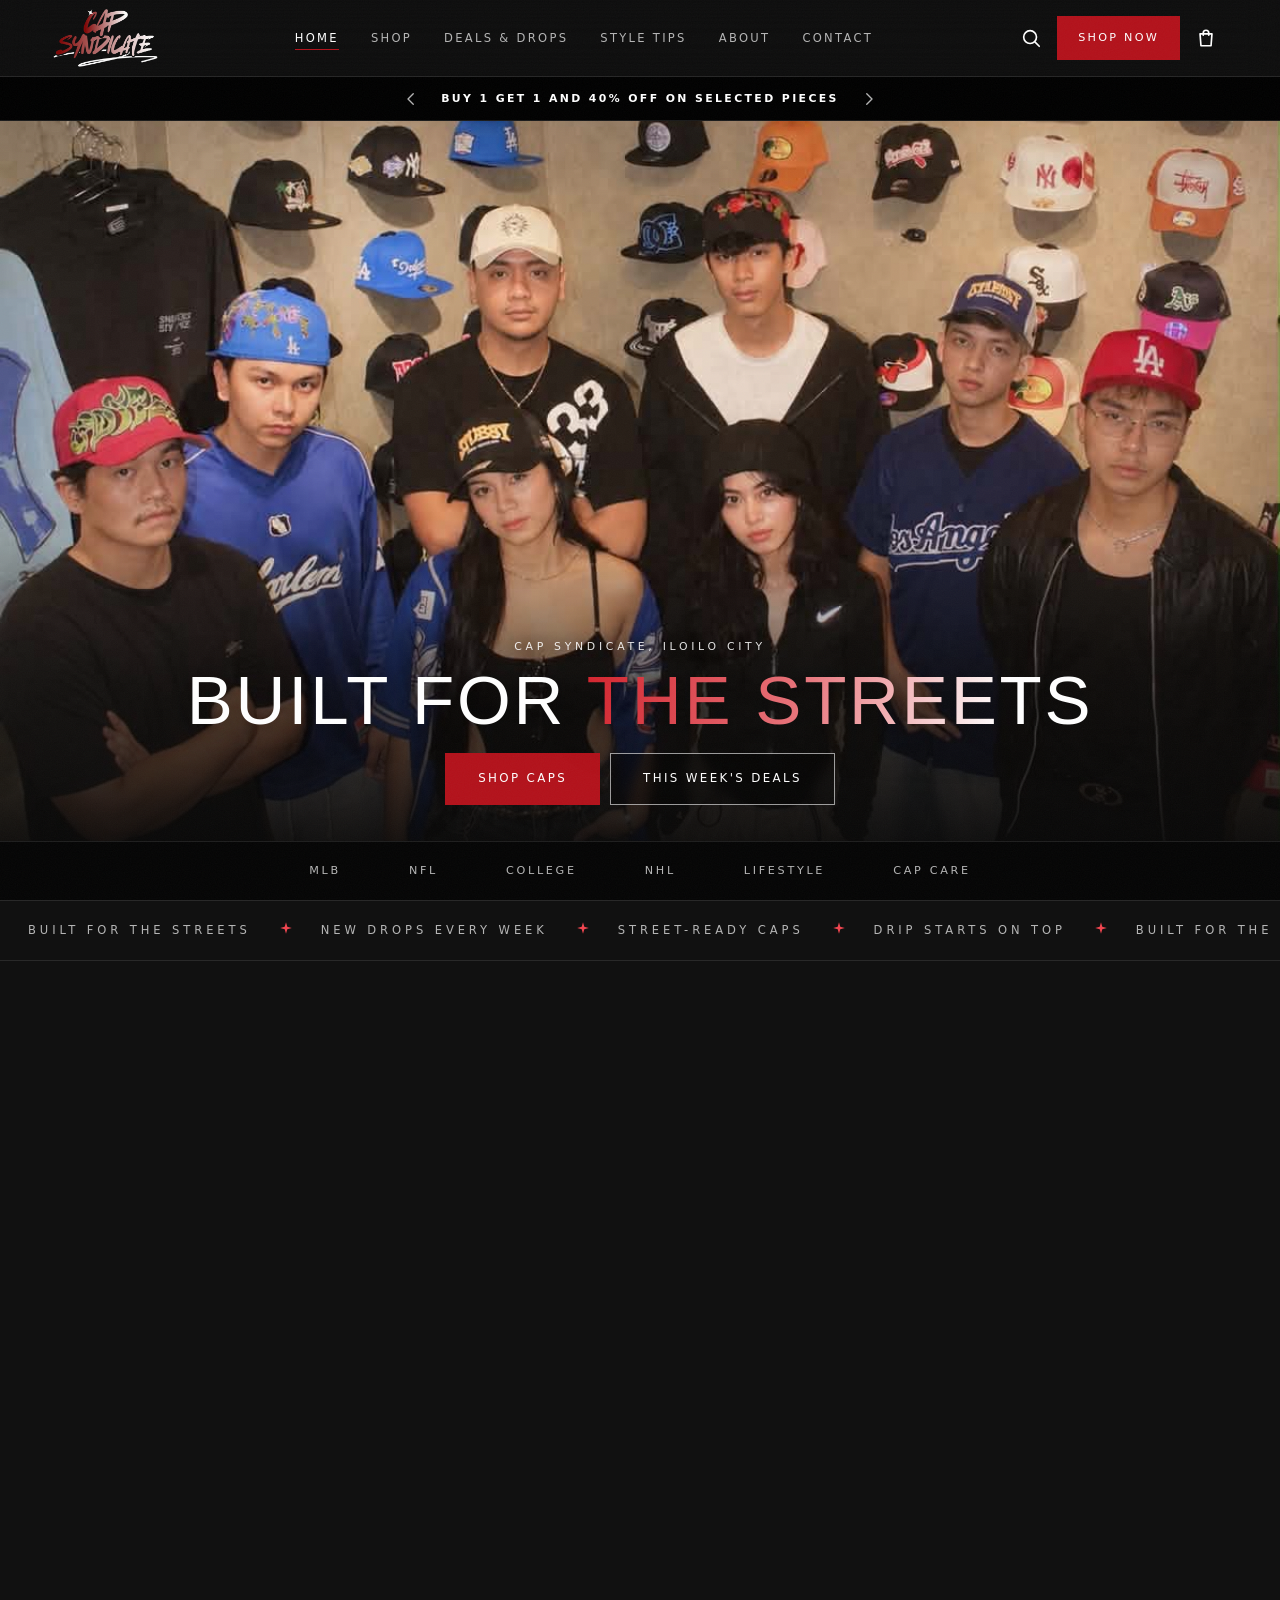
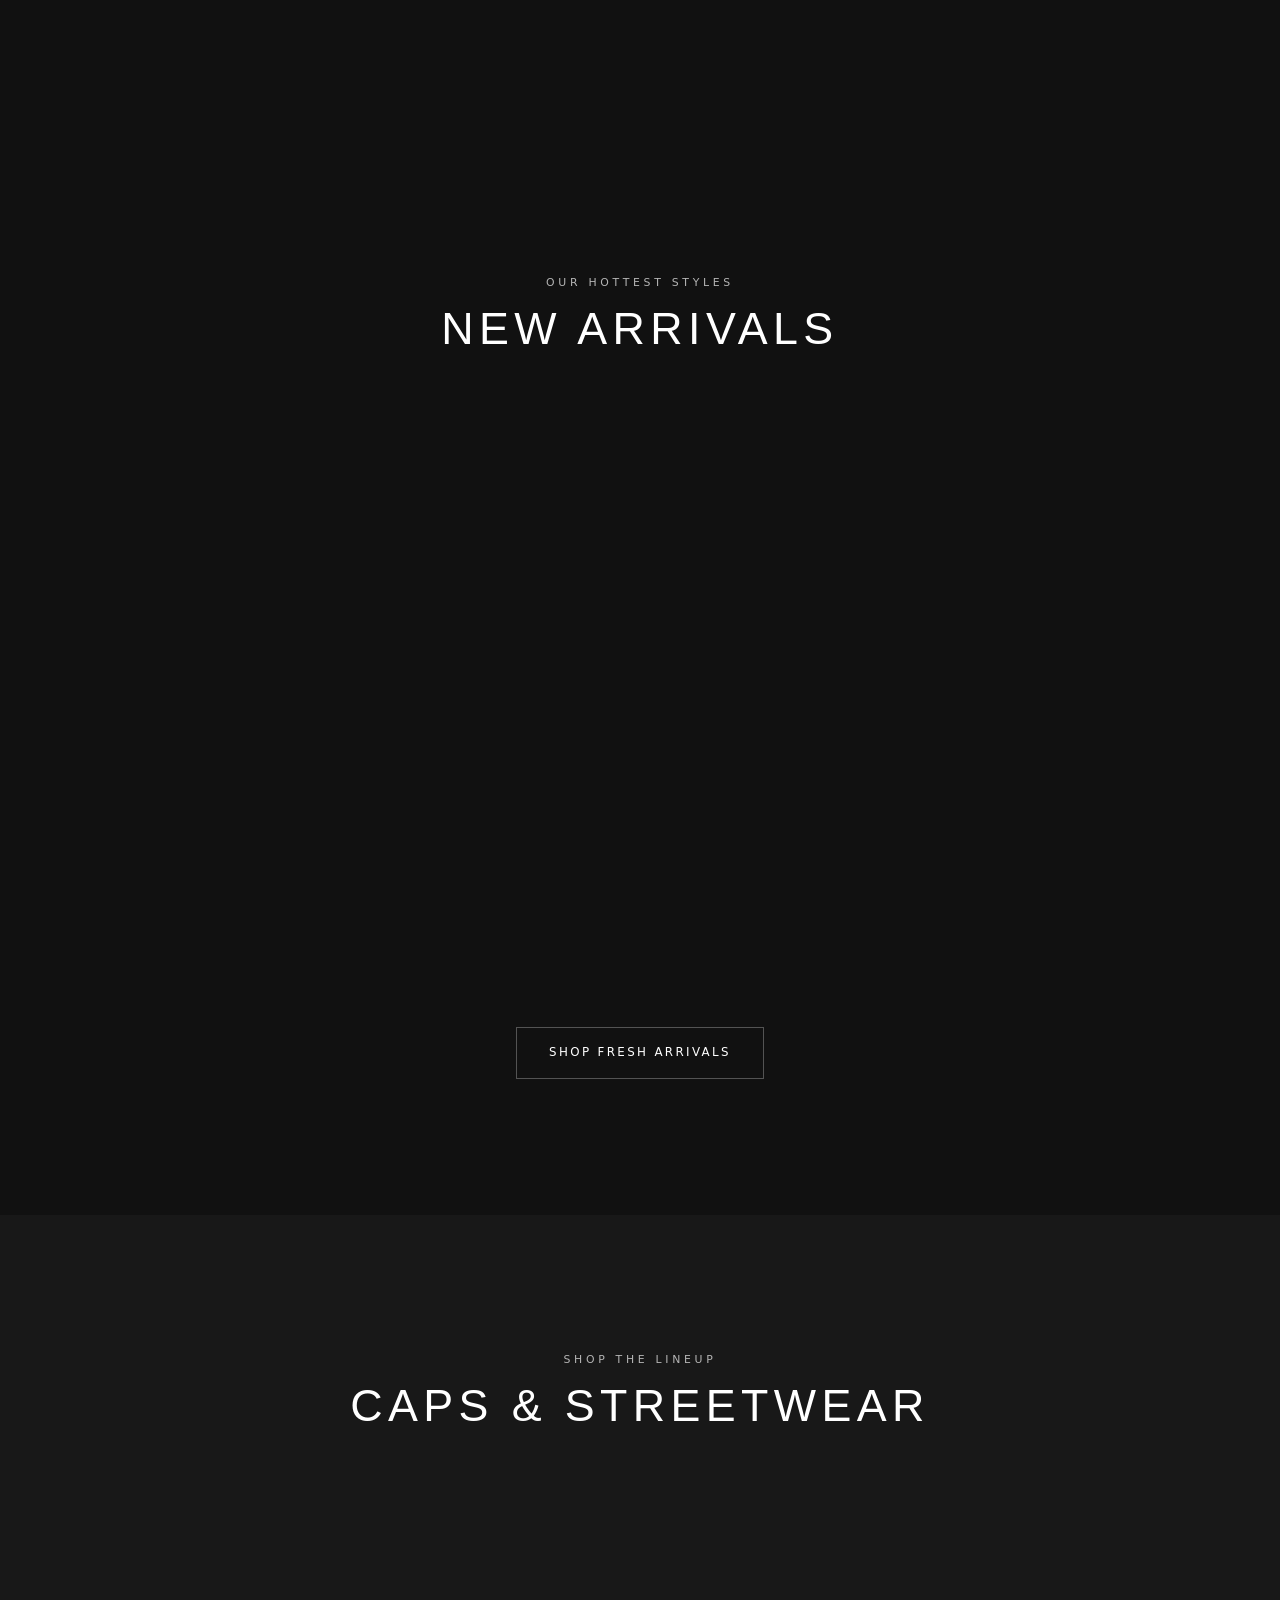
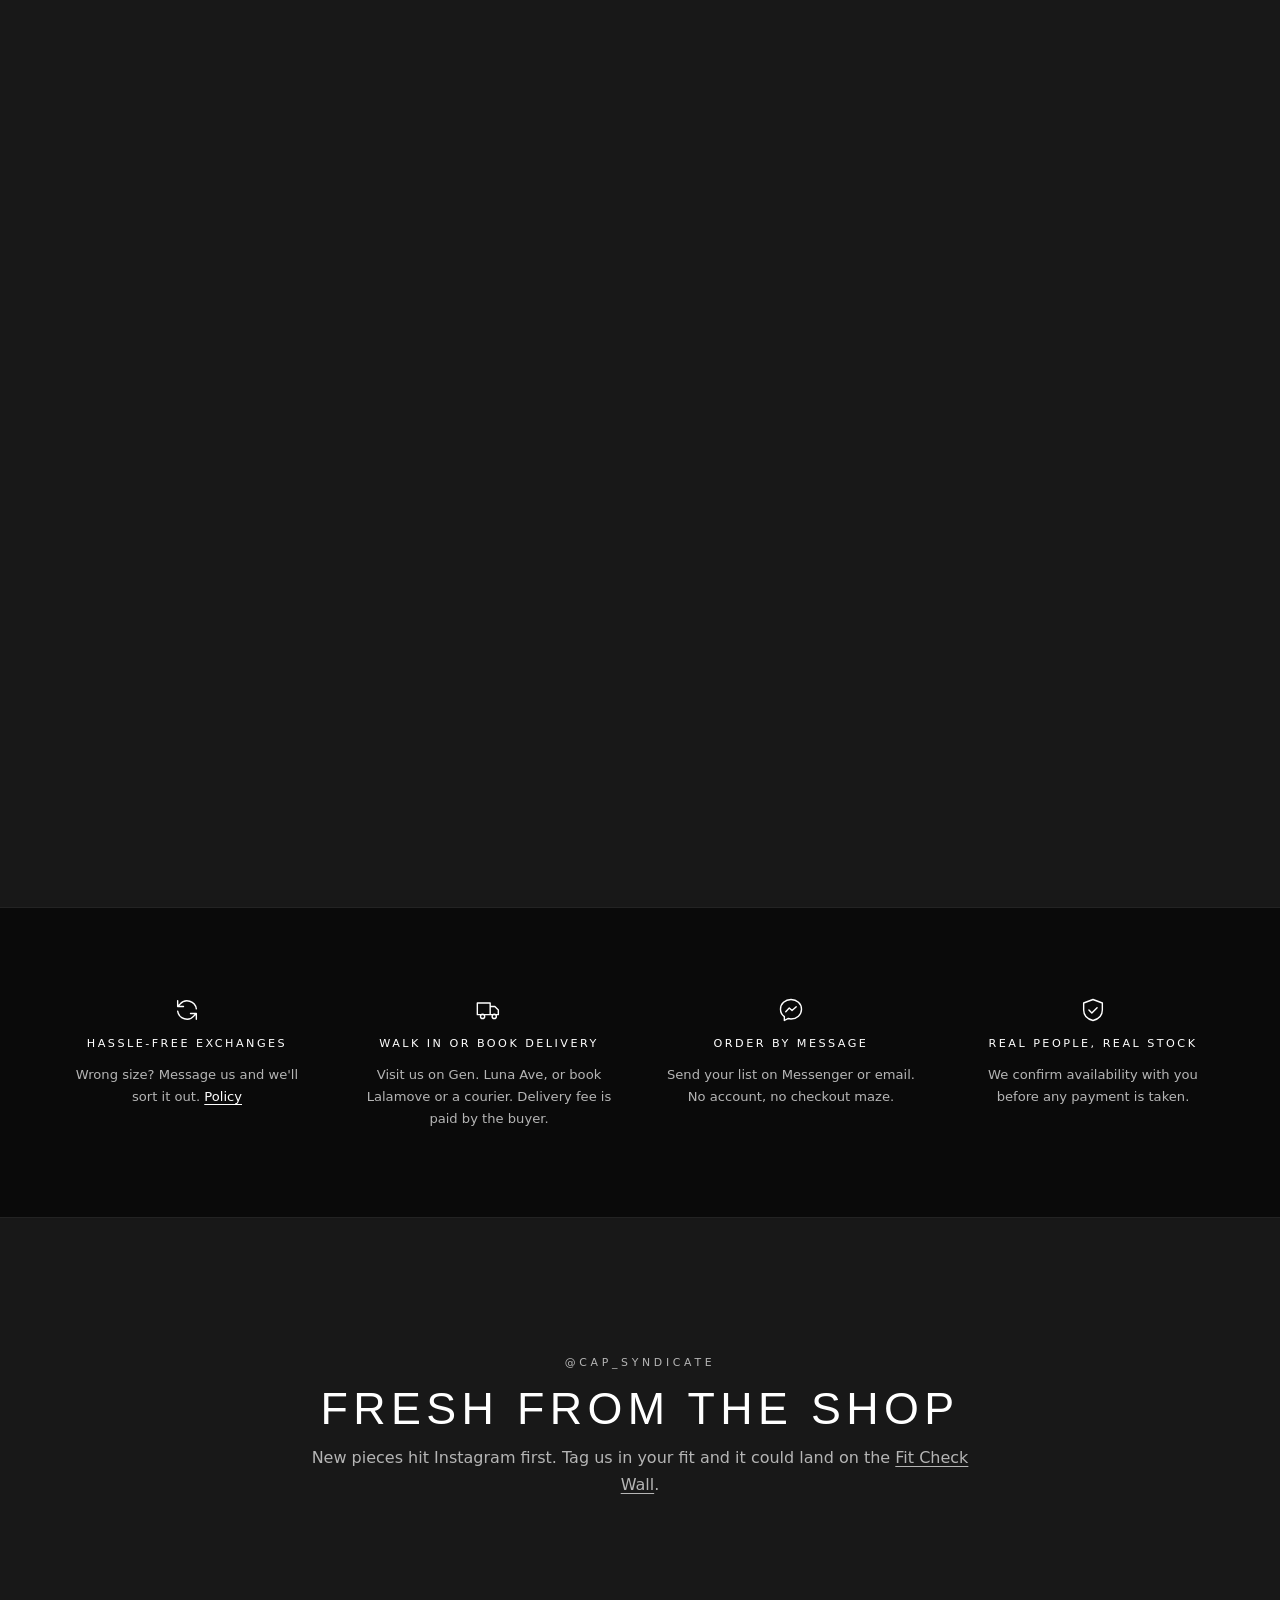
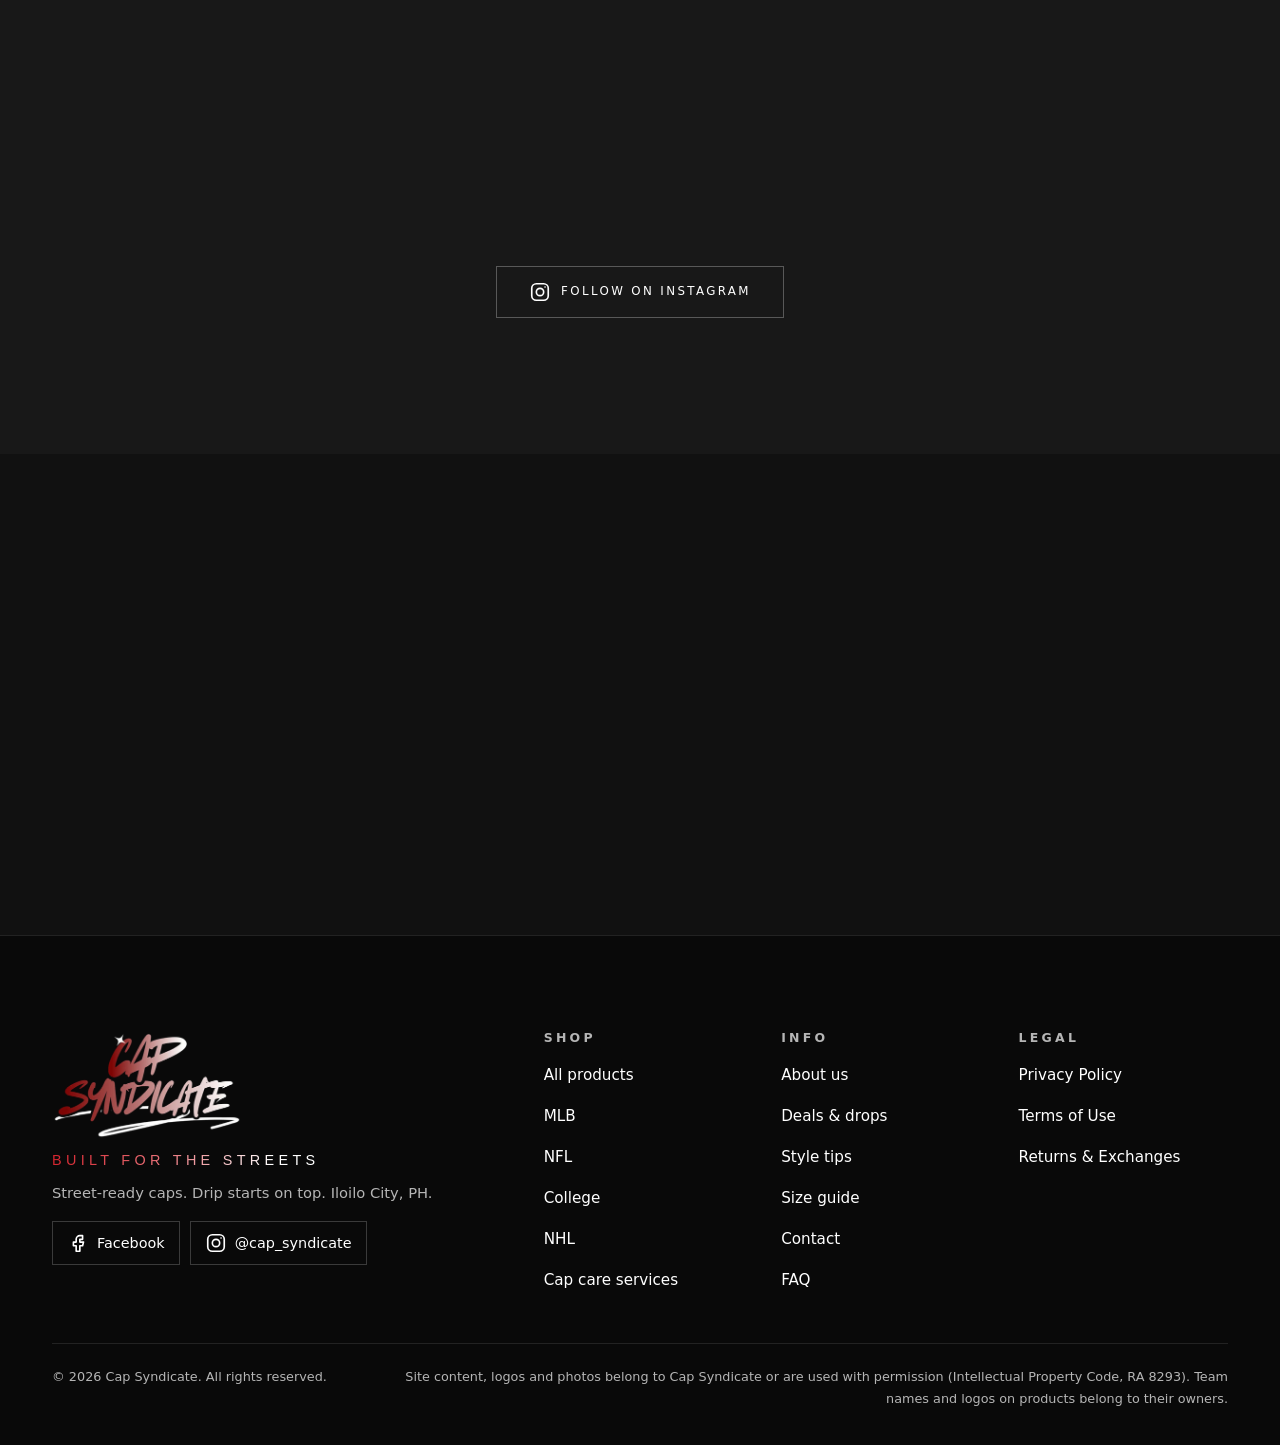
==== commit c234617f: "Revert "Storefront v2: brand system, new hero, category strip and new home sections" This reverts co" ====
--- a/frontend/index.html
+++ b/frontend/index.html
@@ -24,18 +24,18 @@
   <link rel="apple-touch-icon" href="images/apple-touch-icon.png">
   <link rel="preconnect" href="https://fonts.googleapis.com">
   <link rel="preconnect" href="https://fonts.gstatic.com" crossorigin>
-  <link rel="stylesheet" href="https://fonts.googleapis.com/css2?family=Anton&amp;family=Inter:wght@300;400;500;600;700&amp;display=swap">
+  <link rel="stylesheet" href="https://fonts.googleapis.com/css2?family=Bebas+Neue&amp;family=Permanent+Marker&amp;family=Poppins:wght@300;400;500;600&amp;display=swap">
   <link rel="stylesheet" href="css/style.css">
   <script src="js/products.js" defer></script>
   <script src="js/main.js" defer></script>
-  <script type="application/ld+json">{"@context":"https://schema.org","@type":["LocalBusiness","ClothingStore"],"name":"Cap Syndicate","slogan":"Built for the Streets","description":"Cap and streetwear shop in Iloilo City: New Era, '47 Brand and more, plus cap cleaning, reblocking and customization.","url":"https://capsyndicate.com/","logo":"https://capsyndicate.com/images/logo.png","image":"https://capsyndicate.com/images/hero-crew-photo.jpg","telephone":"+63 916 574 2695","priceRange":"PHP 150-1140","paymentAccepted":"GCash, Cash, Bank transfer","currenciesAccepted":"PHP","address":{"@type":"PostalAddress","streetAddress":"25 Gen. Luna Ave, City Proper (beside Celestial Creations)","addressLocality":"Iloilo City","addressRegion":"Iloilo","postalCode":"5000","addressCountry":"PH"},"hasMap":"https://www.google.com/maps/search/?api=1&query=25+Gen.+Luna+Ave+Iloilo+City","sameAs":["https://www.facebook.com/profile.php?id=61573261537346","https://www.instagram.com/cap_syndicate/"]}</script>
+  <link rel="preload" as="image" href="images/hero-crew-photo.jpg">
+  <script type="application/ld+json">{"@context":"https://schema.org","@type":"ClothingStore","name":"Cap Syndicate","slogan":"Built for the Streets","url":"https://capsyndicate.com/","logo":"https://capsyndicate.com/images/logo.png","image":"https://capsyndicate.com/images/og-image.jpg","address":{"@type":"PostalAddress","addressLocality":"Iloilo City","addressCountry":"PH"},"sameAs":["https://www.facebook.com/profile.php?id=61573261537346","https://www.instagram.com/cap_syndicate/"]}</script>
 </head>
 <body data-page="home">
   <a class="skip-link" href="#main">Skip to content</a>
-  <svg class="sprite" aria-hidden="true" focusable="false" width="0" height="0"><defs><radialGradient id="g-floor" cx=".5" cy=".42" r=".62"><stop offset="0" stop-color="#303030"/><stop offset="1" stop-color="#1b1b1b" stop-opacity="0"/></radialGradient></defs><symbol id="i-menu" viewBox="0 0 24 24"><path d="M3 6h18M3 12h18M3 18h18"/></symbol><symbol id="i-close" viewBox="0 0 24 24"><path d="M6 6l12 12M18 6L6 18"/></symbol><symbol id="i-bag" viewBox="0 0 24 24"><path d="M5.5 7.5h13l-1 13h-11z"/><path d="M9 9V6.5a3 3 0 0 1 6 0V9"/></symbol><symbol id="i-search" viewBox="0 0 24 24"><circle cx="11" cy="11" r="7"/><path d="M16.5 16.5L21 21"/></symbol><symbol id="i-copy" viewBox="0 0 24 24"><rect x="9" y="9" width="11" height="11" rx="2"/><path d="M15 5V4a1 1 0 0 0-1-1H5a1 1 0 0 0-1 1v9a1 1 0 0 0 1 1h1"/></symbol><symbol id="i-plus" viewBox="0 0 24 24"><path d="M12 5v14M5 12h14"/></symbol><symbol id="i-minus" viewBox="0 0 24 24"><path d="M5 12h14"/></symbol><symbol id="i-arrow-right" viewBox="0 0 24 24"><path d="M5 12h14M13 6l6 6-6 6"/></symbol><symbol id="i-messenger" viewBox="0 0 24 24"><path d="M12 3C7 3 3 6.7 3 11.3c0 2.6 1.3 4.9 3.3 6.4V21l3.1-1.7c.8.2 1.7.4 2.6.4 5 0 9-3.7 9-8.4S17 3 12 3z"/><path d="M7.5 13.5l3-3.2 2.4 2.2 3.6-3.2"/></symbol><symbol id="i-instagram" viewBox="0 0 24 24"><rect x="3" y="3" width="18" height="18" rx="5"/><circle cx="12" cy="12" r="4"/><path d="M17.5 6.5h.01"/></symbol><symbol id="i-facebook" viewBox="0 0 24 24"><path d="M14 8h3V4h-3a4 4 0 0 0-4 4v3H7v4h3v6h4v-6h3l1-4h-4V8z"/></symbol><symbol id="i-mail" viewBox="0 0 24 24"><rect x="3" y="5" width="18" height="14" rx="2"/><path d="M3 7l9 6 9-6"/></symbol><symbol id="i-pin" viewBox="0 0 24 24"><path d="M12 21s-7-6.2-7-11a7 7 0 0 1 14 0c0 4.8-7 11-7 11z"/><circle cx="12" cy="10" r="2.5"/></symbol><symbol id="i-clock" viewBox="0 0 24 24"><circle cx="12" cy="12" r="9"/><path d="M12 7v5l3 2"/></symbol><symbol id="i-phone" viewBox="0 0 24 24"><path d="M5 4h4l2 5-2.5 1.5a11 11 0 0 0 5 5L15 13l5 2v4a2 2 0 0 1-2 2A16 16 0 0 1 3 6a2 2 0 0 1 2-2z"/></symbol><symbol id="i-gift" viewBox="0 0 24 24"><rect x="3" y="8" width="18" height="4"/><path d="M5 12v9h14v-9M12 8v13"/><path d="M12 8C10 4 6 4 6 6.5S12 8 12 8zM12 8c2-4 6-4 6-1.5S12 8 12 8z"/></symbol><symbol id="i-tag" viewBox="0 0 24 24"><path d="M3 12V4h8l10 10-8 8z"/><circle cx="7.5" cy="7.5" r="1.5"/></symbol><symbol id="i-users" viewBox="0 0 24 24"><circle cx="9" cy="8" r="3.5"/><path d="M3 20c0-3.3 2.7-6 6-6s6 2.7 6 6"/><path d="M16 4.5a3.5 3.5 0 0 1 0 7M18 14c2 .6 3 2.6 3 6"/></symbol><symbol id="i-pen" viewBox="0 0 24 24"><path d="M4 20l4-1L19 8l-3-3L5 16z"/><path d="M14 7l3 3"/></symbol><symbol id="i-calendar" viewBox="0 0 24 24"><rect x="3" y="5" width="18" height="16" rx="2"/><path d="M3 10h18M8 3v4M16 3v4"/></symbol><symbol id="i-truck" viewBox="0 0 24 24"><path d="M2 6h11v10H2zM13 9h4l3 3v4h-7z"/><circle cx="6.5" cy="17.5" r="1.8"/><circle cx="16.5" cy="17.5" r="1.8"/></symbol><symbol id="i-refresh" viewBox="0 0 24 24"><path d="M20 11a8 8 0 0 0-14-4L4 9M4 4v5h5M4 13a8 8 0 0 0 14 4l2-2M20 20v-5h-5"/></symbol><symbol id="i-shield" viewBox="0 0 24 24"><path d="M12 3l8 3v6c0 4.5-3.2 7.8-8 9-4.8-1.2-8-4.5-8-9V6z"/><path d="M8.5 12l2.5 2.5L15.5 10"/></symbol><symbol id="i-chevron-left" viewBox="0 0 24 24"><path d="M15 5l-7 7 7 7"/></symbol><symbol id="i-chevron-right" viewBox="0 0 24 24"><path d="M9 5l7 7-7 7"/></symbol><symbol id="i-droplet" viewBox="0 0 24 24"><path d="M12 3s6 6.5 6 11a6 6 0 0 1-12 0c0-4.5 6-11 6-11z"/></symbol><symbol id="i-box" viewBox="0 0 24 24"><path d="M3 7l9-4 9 4-9 4-9-4z"/><path d="M3 7v10l9 4 9-4V7M12 11v10"/></symbol><symbol id="i-card" viewBox="0 0 24 24"><rect x="3" y="5" width="18" height="14" rx="2"/><path d="M3 10h18M7 15h3"/></symbol><symbol id="i-info" viewBox="0 0 24 24"><circle cx="12" cy="12" r="9"/><path d="M12 11v6M12 7.5h.01"/></symbol><symbol id="i-sparkle" viewBox="0 0 24 24"><path fill="currentColor" stroke="none" d="M12 2l2.2 7.8L22 12l-7.8 2.2L12 22l-2.2-7.8L2 12l7.8-2.2z"/></symbol></svg>
-
-  <div class="scroll-sentinel" aria-hidden="true"></div>
-  <header class="site-header" data-header>
+  <svg class="sprite" aria-hidden="true" focusable="false" width="0" height="0"><defs><radialGradient id="g-floor" cx=".5" cy=".42" r=".62"><stop offset="0" stop-color="#303030"/><stop offset="1" stop-color="#1b1b1b" stop-opacity="0"/></radialGradient></defs><symbol id="i-menu" viewBox="0 0 24 24"><path d="M3 6h18M3 12h18M3 18h18"/></symbol><symbol id="i-close" viewBox="0 0 24 24"><path d="M6 6l12 12M18 6L6 18"/></symbol><symbol id="i-bag" viewBox="0 0 24 24"><path d="M5.5 7.5h13l-1 13h-11z"/><path d="M9 9V6.5a3 3 0 0 1 6 0V9"/></symbol><symbol id="i-search" viewBox="0 0 24 24"><circle cx="11" cy="11" r="7"/><path d="M16.5 16.5L21 21"/></symbol><symbol id="i-copy" viewBox="0 0 24 24"><rect x="9" y="9" width="11" height="11" rx="2"/><path d="M15 5V4a1 1 0 0 0-1-1H5a1 1 0 0 0-1 1v9a1 1 0 0 0 1 1h1"/></symbol><symbol id="i-plus" viewBox="0 0 24 24"><path d="M12 5v14M5 12h14"/></symbol><symbol id="i-minus" viewBox="0 0 24 24"><path d="M5 12h14"/></symbol><symbol id="i-arrow-right" viewBox="0 0 24 24"><path d="M5 12h14M13 6l6 6-6 6"/></symbol><symbol id="i-messenger" viewBox="0 0 24 24"><path d="M12 3C7 3 3 6.7 3 11.3c0 2.6 1.3 4.9 3.3 6.4V21l3.1-1.7c.8.2 1.7.4 2.6.4 5 0 9-3.7 9-8.4S17 3 12 3z"/><path d="M7.5 13.5l3-3.2 2.4 2.2 3.6-3.2"/></symbol><symbol id="i-instagram" viewBox="0 0 24 24"><rect x="3" y="3" width="18" height="18" rx="5"/><circle cx="12" cy="12" r="4"/><path d="M17.5 6.5h.01"/></symbol><symbol id="i-facebook" viewBox="0 0 24 24"><path d="M14 8h3V4h-3a4 4 0 0 0-4 4v3H7v4h3v6h4v-6h3l1-4h-4V8z"/></symbol><symbol id="i-mail" viewBox="0 0 24 24"><rect x="3" y="5" width="18" height="14" rx="2"/><path d="M3 7l9 6 9-6"/></symbol><symbol id="i-pin" viewBox="0 0 24 24"><path d="M12 21s-7-6.2-7-11a7 7 0 0 1 14 0c0 4.8-7 11-7 11z"/><circle cx="12" cy="10" r="2.5"/></symbol><symbol id="i-clock" viewBox="0 0 24 24"><circle cx="12" cy="12" r="9"/><path d="M12 7v5l3 2"/></symbol><symbol id="i-phone" viewBox="0 0 24 24"><path d="M5 4h4l2 5-2.5 1.5a11 11 0 0 0 5 5L15 13l5 2v4a2 2 0 0 1-2 2A16 16 0 0 1 3 6a2 2 0 0 1 2-2z"/></symbol><symbol id="i-gift" viewBox="0 0 24 24"><rect x="3" y="8" width="18" height="4"/><path d="M5 12v9h14v-9M12 8v13"/><path d="M12 8C10 4 6 4 6 6.5S12 8 12 8zM12 8c2-4 6-4 6-1.5S12 8 12 8z"/></symbol><symbol id="i-tag" viewBox="0 0 24 24"><path d="M3 12V4h8l10 10-8 8z"/><circle cx="7.5" cy="7.5" r="1.5"/></symbol><symbol id="i-users" viewBox="0 0 24 24"><circle cx="9" cy="8" r="3.5"/><path d="M3 20c0-3.3 2.7-6 6-6s6 2.7 6 6"/><path d="M16 4.5a3.5 3.5 0 0 1 0 7M18 14c2 .6 3 2.6 3 6"/></symbol><symbol id="i-pen" viewBox="0 0 24 24"><path d="M4 20l4-1L19 8l-3-3L5 16z"/><path d="M14 7l3 3"/></symbol><symbol id="i-calendar" viewBox="0 0 24 24"><rect x="3" y="5" width="18" height="16" rx="2"/><path d="M3 10h18M8 3v4M16 3v4"/></symbol><symbol id="i-truck" viewBox="0 0 24 24"><path d="M2 6h11v10H2zM13 9h4l3 3v4h-7z"/><circle cx="6.5" cy="17.5" r="1.8"/><circle cx="16.5" cy="17.5" r="1.8"/></symbol><symbol id="i-refresh" viewBox="0 0 24 24"><path d="M20 11a8 8 0 0 0-14-4L4 9M4 4v5h5M4 13a8 8 0 0 0 14 4l2-2M20 20v-5h-5"/></symbol><symbol id="i-shield" viewBox="0 0 24 24"><path d="M12 3l8 3v6c0 4.5-3.2 7.8-8 9-4.8-1.2-8-4.5-8-9V6z"/><path d="M8.5 12l2.5 2.5L15.5 10"/></symbol><symbol id="i-chevron-left" viewBox="0 0 24 24"><path d="M15 5l-7 7 7 7"/></symbol><symbol id="i-chevron-right" viewBox="0 0 24 24"><path d="M9 5l7 7-7 7"/></symbol><symbol id="i-info" viewBox="0 0 24 24"><circle cx="12" cy="12" r="9"/><path d="M12 11v6M12 7.5h.01"/></symbol><symbol id="i-sparkle" viewBox="0 0 24 24"><path fill="currentColor" stroke="none" d="M12 2l2.2 7.8L22 12l-7.8 2.2L12 22l-2.2-7.8L2 12l7.8-2.2z"/></symbol></svg>
+
+  <header class="site-header">
     <div class="container header-inner">
       <button class="icon-btn menu-toggle" type="button" data-open-nav aria-controls="nav-drawer" aria-expanded="false">
         <svg class="icon" aria-hidden="true" focusable="false"><use href="#i-menu"></use></svg><span class="sr-only">Open menu</span>
@@ -47,8 +47,8 @@
         <ul><li><a href="index.html" aria-current="page">Home</a></li><li><a href="products.html">Shop</a></li><li><a href="deals.html">Deals &amp; Drops</a></li><li><a href="tips.html">Style Tips</a></li><li><a href="about.html">About</a></li><li><a href="contact.html">Contact</a></li></ul>
       </nav>
       <div class="header-actions">
-        <a class="icon-btn" href="products.html?search=1" data-open-search aria-controls="search-overlay"><svg class="icon" aria-hidden="true" focusable="false"><use href="#i-search"></use></svg><span class="sr-only">Search the shop</span></a>
-        <a class="btn btn--ghost btn--sm header-shop" href="products.html">New Arrivals</a>
+        <a class="icon-btn" href="products.html?search=1"><svg class="icon" aria-hidden="true" focusable="false"><use href="#i-search"></use></svg><span class="sr-only">Search the shop</span></a>
+        <a class="btn btn--primary btn--sm header-shop" href="products.html">Shop Now</a>
         <button class="icon-btn" type="button" data-open-cart aria-controls="cart-drawer">
           <svg class="icon" aria-hidden="true" focusable="false"><use href="#i-bag"></use></svg><span class="cart-count" data-cart-count data-count="0" aria-hidden="true">0</span><span class="sr-only">Open order list</span>
         </button>
@@ -56,13 +56,11 @@
     </div>
   </header>
 
-  <!-- Announcement marquee: offers come from SHOP_SETTINGS.announcements in js/products.js -->
-  <div class="announce" role="region" aria-label="Current offers">
-    <div class="announce-track" data-announce>
-      <span class="announce-item">Buy 1 Get 1 on selected caps</span>
-      <span class="announce-item">40% off select pieces</span>
-      <span class="announce-item">Cap care from &#8369;150</span>
-    </div>
+  <!-- Announcement carousel: messages come from SHOP_SETTINGS.announcements in js/products.js -->
+  <div class="topbar" role="region" aria-roledescription="carousel" aria-label="Announcements">
+    <button class="topbar-btn" type="button" data-topbar-prev><svg class="icon icon--sm" aria-hidden="true" focusable="false"><use href="#i-chevron-left"></use></svg><span class="sr-only">Previous announcement</span></button>
+    <p class="topbar-msg" data-topbar aria-live="polite">New drops every week. <a href="deals.html">See deals</a></p>
+    <button class="topbar-btn" type="button" data-topbar-next><svg class="icon icon--sm" aria-hidden="true" focusable="false"><use href="#i-chevron-right"></use></svg><span class="sr-only">Next announcement</span></button>
   </div>
 
   <!-- Mobile menu -->
@@ -74,7 +72,7 @@
     <div class="drawer-body">
       <nav class="mobile-nav" aria-label="Mobile">
         <ul><li><a href="index.html" aria-current="page">Home<svg class="icon" aria-hidden="true" focusable="false"><use href="#i-arrow-right"></use></svg></a></li><li><a href="products.html">Shop<svg class="icon" aria-hidden="true" focusable="false"><use href="#i-arrow-right"></use></svg></a></li><li><a href="deals.html">Deals &amp; Drops<svg class="icon" aria-hidden="true" focusable="false"><use href="#i-arrow-right"></use></svg></a></li><li><a href="tips.html">Style Tips<svg class="icon" aria-hidden="true" focusable="false"><use href="#i-arrow-right"></use></svg></a></li><li><a href="about.html">About<svg class="icon" aria-hidden="true" focusable="false"><use href="#i-arrow-right"></use></svg></a></li><li><a href="contact.html">Contact<svg class="icon" aria-hidden="true" focusable="false"><use href="#i-arrow-right"></use></svg></a></li></ul>
-        <a class="btn btn--primary btn--block mt-3" href="products.html">Shop Caps</a>
+        <a class="btn btn--primary btn--block mt-3" href="products.html">Shop Now</a>
         <div class="socials">
           <a href="https://www.facebook.com/profile.php?id=61573261537346" target="_blank" rel="noopener noreferrer"><svg class="icon" aria-hidden="true" focusable="false"><use href="#i-facebook"></use></svg>Facebook</a>
           <a href="https://www.instagram.com/cap_syndicate/" target="_blank" rel="noopener noreferrer"><svg class="icon" aria-hidden="true" focusable="false"><use href="#i-instagram"></use></svg>@cap_syndicate</a>
@@ -84,81 +82,56 @@
   </dialog>
   <main id="main">
 
-    <!-- HERO: crew photo, bottom-only shade, headline in the clear zone below the faces -->
-    <section class="hero hero--v2" aria-labelledby="hero-title">
-      <div class="hero-media">
-        <picture>
-          <source type="image/avif" srcset="images/hero-crew-photo-640.avif 640w, images/hero-crew-photo-960.avif 960w, images/hero-crew-photo.avif 1196w" sizes="100vw">
-          <img class="hero-img" src="images/hero-crew-photo.jpg" srcset="images/hero-crew-photo-640.jpg 640w, images/hero-crew-photo-960.jpg 960w, images/hero-crew-photo.jpg 1196w" sizes="100vw" alt="The Cap Syndicate crew in caps and streetwear, standing in front of the cap wall inside the shop" width="1196" height="1314" fetchpriority="high" decoding="async">
-        </picture>
-      </div>
-      <div class="hero-content">
-        <p class="eyebrow" data-hero-label>Cap Syndicate &mdash; Iloilo City</p>
-        <h1 id="hero-title" class="hero-title"><span class="line"><span>Built for</span></span> <span class="line"><span class="hero-red">the streets</span></span></h1>
-        <div class="hero-ctas">
-          <a class="btn btn--primary" href="products.html" data-magnetic>Shop Caps</a>
-          <a class="btn btn--ghost" href="#this-week">This Week's Drop</a>
-        </div>
-      </div>
-      <a class="scroll-cue" href="#categories"><span class="sr-only">Scroll to categories</span><span class="scroll-cue-line" aria-hidden="true"></span></a>
-    </section>
-
-    <!-- CATEGORY STRIP: built from CATEGORIES + product photos in js/products.js -->
-    <section class="cat-strip-section" id="categories" aria-label="Shop by category">
-      <div class="cat-strip" id="category-strip">
-        <a class="cat-card" href="products.html?cat=mlb"><span class="cat-card-name">MLB</span></a>
-        <a class="cat-card" href="products.html?cat=nfl"><span class="cat-card-name">NFL</span></a>
-        <a class="cat-card" href="products.html?cat=college"><span class="cat-card-name">College</span></a>
-        <a class="cat-card" href="products.html?cat=nhl"><span class="cat-card-name">NHL</span></a>
-        <a class="cat-card" href="products.html?cat=lifestyle"><span class="cat-card-name">Lifestyle</span></a>
-        <a class="cat-card" href="products.html#services-title"><span class="cat-card-name">Cap Care</span></a>
-      </div>
-    </section>
-
-    <!-- 1. NEW DROPS: the 4 newest products -->
-    <section class="section" id="new-drops" aria-labelledby="new-title">
-      <div class="container">
-        <header class="section-bar">
-          <div>
-            <p class="eyebrow">Fresh on the wall</p>
-            <h2 id="new-title">New drops</h2>
-          </div>
-          <a class="link-arrow" href="products.html">Shop all <svg class="icon" aria-hidden="true" focusable="false"><use href="#i-arrow-right"></use></svg></a>
-        </header>
-        <div class="product-grid product-grid--4 reveal-stagger" id="new-arrivals">
-          <div class="skeleton"></div><div class="skeleton"></div><div class="skeleton"></div><div class="skeleton"></div>
-        </div>
-        <noscript><p class="mt-3">Turn on JavaScript to see products, or message us on <a href="https://m.me/61573261537346">Messenger</a>.</p></noscript>
-      </div>
-    </section>
-
-    <!-- 2. BRAND STATEMENT -->
-    <section class="section statement" aria-labelledby="statement-title">
-      <div class="container statement-grid">
-        <h2 id="statement-title" class="statement-title reveal">Iloilo wears it <span class="red">on top.</span></h2>
-        <div class="statement-copy reveal-stagger">
-          <p>Around here a cap isn't an accessory. It's the team you ride with, the way the brim sits, the sticker you leave on.</p>
-          <p>Cap Syndicate is a wall on Gen. Luna Ave stacked with New Era, '47 Brand and more, picked by people who actually wear them. No hype tax. Try it on, find yours.</p>
-          <a class="link-arrow" href="about.html">Our story <svg class="icon" aria-hidden="true" focusable="false"><use href="#i-arrow-right"></use></svg></a>
-        </div>
-      </div>
-    </section>
-
-    <!-- 3. FEATURED COLLECTION (edit SHOP_SETTINGS.featuredCollection) -->
-    <section class="feature" aria-labelledby="feature-title" data-featured>
-      <div class="feature-media">
-        <img src="images/products/47-nebraska-hitch-rope.avif" data-fallback="images/products/47-nebraska-hitch-rope.jpg" alt="'47 Brand Hitch Nebraska Cornhuskers rope cap" width="480" height="640" loading="lazy" decoding="async" data-featured-img>
-      </div>
-      <div class="feature-copy reveal">
-        <p class="eyebrow" data-featured-label>Featured collection</p>
-        <h2 id="feature-title" data-featured-title>The Rope Cap Edit</h2>
-        <p class="feature-text" data-featured-text>A rope across the brim, a '47 Brand build and team colors that pop. Four picks from the wall: Commanders, Nebraska, Braves and Gators.</p>
-        <a class="btn btn--primary" href="products.html?q=rope" data-featured-link data-magnetic>Shop the edit</a>
-      </div>
-    </section>
+    <!-- HERO: full-bleed crew photo with the quote centered. Replace images/hero-crew-photo.jpg to change the photo. -->
+    <section class="hero hero--cover" aria-labelledby="hero-title">
+      <div class="hero-cover">
+        <img class="hero-cover-img" src="images/hero-crew-photo.jpg" alt="The Cap Syndicate crew in caps and streetwear, standing in front of the cap wall inside the shop" width="1196" height="1315" fetchpriority="high" decoding="async">
+        <div class="hero-cover-copy">
+          <p class="eyebrow">Cap Syndicate, Iloilo City</p>
+          <h1 id="hero-title">Built for <span class="text-gradient">the streets</span></h1>
+          <div class="hero-ctas">
+            <a class="btn btn--primary" href="products.html">Shop Caps</a>
+            <a class="btn btn--ghost" href="deals.html">This Week's Deals</a>
+          </div>
+        </div>
+      </div>
+      <nav class="hero-links" aria-label="Shop by category">
+        <ul class="container">
+          <li><a href="products.html?cat=mlb">MLB</a></li>
+          <li><a href="products.html?cat=nfl">NFL</a></li>
+          <li><a href="products.html?cat=college">College</a></li>
+          <li><a href="products.html?cat=nhl">NHL</a></li>
+          <li><a href="products.html?cat=lifestyle">Lifestyle</a></li>
+          <li><a href="products.html#services-title">Cap Care</a></li>
+        </ul>
+      </nav>
+    </section>
+
+    <!-- MARQUEE (one per page) -->
+    <div class="marquee">
+      <p class="sr-only">Built for the streets. New drops every week.</p>
+      <div class="marquee-track" aria-hidden="true">
+        <div class="marquee-group">
+          <span>Built for the streets</span><span class="sparkle"><svg class="icon" aria-hidden="true" focusable="false"><use href="#i-sparkle"></use></svg></span>
+          <span>New drops every week</span><span class="sparkle"><svg class="icon" aria-hidden="true" focusable="false"><use href="#i-sparkle"></use></svg></span>
+          <span>Street-ready caps</span><span class="sparkle"><svg class="icon" aria-hidden="true" focusable="false"><use href="#i-sparkle"></use></svg></span>
+          <span>Drip starts on top</span><span class="sparkle"><svg class="icon" aria-hidden="true" focusable="false"><use href="#i-sparkle"></use></svg></span>
+          <span>Built for the streets</span><span class="sparkle"><svg class="icon" aria-hidden="true" focusable="false"><use href="#i-sparkle"></use></svg></span>
+          <span>New drops every week</span><span class="sparkle"><svg class="icon" aria-hidden="true" focusable="false"><use href="#i-sparkle"></use></svg></span>
+        </div>
+        <div class="marquee-group">
+          <span>Built for the streets</span><span class="sparkle"><svg class="icon" aria-hidden="true" focusable="false"><use href="#i-sparkle"></use></svg></span>
+          <span>New drops every week</span><span class="sparkle"><svg class="icon" aria-hidden="true" focusable="false"><use href="#i-sparkle"></use></svg></span>
+          <span>Street-ready caps</span><span class="sparkle"><svg class="icon" aria-hidden="true" focusable="false"><use href="#i-sparkle"></use></svg></span>
+          <span>Drip starts on top</span><span class="sparkle"><svg class="icon" aria-hidden="true" focusable="false"><use href="#i-sparkle"></use></svg></span>
+          <span>Built for the streets</span><span class="sparkle"><svg class="icon" aria-hidden="true" focusable="false"><use href="#i-sparkle"></use></svg></span>
+          <span>New drops every week</span><span class="sparkle"><svg class="icon" aria-hidden="true" focusable="false"><use href="#i-sparkle"></use></svg></span>
+        </div>
+      </div>
+    </div>
 
     <!-- TWO BANNERS: Cap of the Week (pick it in SHOP_SETTINGS.capOfTheWeek) and This Week's Deal (SHOP_SETTINGS.weeklyDeal) -->
-    <section class="banners" id="this-week" aria-label="This week">
+    <section class="banners" aria-label="This week">
       <div class="banners-grid">
         <article class="banner banner--cotw reveal" id="cotw" aria-labelledby="cotw-title">
           <div class="banner-media" data-cotw-media><div class="skeleton"></div></div>
@@ -178,7 +151,7 @@
 
         <article class="banner banner--deal reveal" aria-labelledby="deal-title">
           <div class="banner-body">
-            <p class="eyebrow">This week's drop</p>
+            <p class="eyebrow">This week's deal</p>
             <h2 id="deal-title" data-deal-title>10% off all caps</h2>
             <p class="banner-story" data-deal-desc>Use the code when you message your order. Valid on every cap in the shop this week.</p>
             <div class="countdown" data-countdown="deal" role="timer" aria-label="Time left on this week's deal">
@@ -199,70 +172,75 @@
       </div>
     </section>
 
-    <!-- 4. CAP CARE TEASER -->
-    <section class="section care" aria-labelledby="care-title">
+    <!-- NEW ARRIVALS: the 4 newest products by "added" date -->
+    <section class="section" aria-labelledby="new-title">
       <div class="container">
-        <header class="section-bar">
-          <div>
-            <p class="eyebrow">Cap care</p>
-            <h2 id="care-title">Keep it fresh</h2>
-          </div>
-          <a class="link-arrow" href="products.html#services-title">All services <svg class="icon" aria-hidden="true" focusable="false"><use href="#i-arrow-right"></use></svg></a>
+        <header class="section-title">
+          <p class="eyebrow">Our hottest styles</p>
+          <h2 id="new-title">New arrivals</h2>
         </header>
-        <div class="care-grid reveal-stagger">
-          <a class="care-item" href="products.html#services-title"><svg class="icon" aria-hidden="true" focusable="false"><use href="#i-droplet"></use></svg><h3>Clean</h3><p>Deep Clean: hand wash, stain and mold removal. &#8369;400</p></a>
-          <a class="care-item" href="tips.html#clean"><svg class="icon" aria-hidden="true" focusable="false"><use href="#i-box"></use></svg><h3>Store</h3><p>How to keep the crown and brim in shape between wears.</p></a>
-          <a class="care-item" href="products.html#services-title"><svg class="icon" aria-hidden="true" focusable="false"><use href="#i-refresh"></use></svg><h3>Reshape</h3><p>Basic Reblock: machine reshape in 10 to 20 minutes. &#8369;150</p></a>
-        </div>
-      </div>
-    </section>
-
-    <!-- 5. SOCIAL PROOF: Instagram photos + testimonials (TESTIMONIALS in js/products.js; hidden while empty) -->
-    <section class="section section--alt" aria-labelledby="proof-title">
+        <div class="product-grid product-grid--4 reveal-stagger" id="new-arrivals">
+          <div class="skeleton"></div><div class="skeleton"></div><div class="skeleton"></div><div class="skeleton"></div>
+        </div>
+        <noscript><p class="mt-3 center">Turn on JavaScript to see products, or message us on <a href="https://m.me/61573261537346">Messenger</a>.</p></noscript>
+        <div class="section-cta"><a class="btn btn--ghost" href="products.html">Shop fresh arrivals</a></div>
+      </div>
+    </section>
+
+    <!-- SHOP BY CATEGORY: tiles and item counts are built from js/products.js -->
+    <section class="section section--alt" aria-labelledby="cat-title">
       <div class="container">
-        <header class="section-bar">
-          <div>
-            <p class="eyebrow">@cap_syndicate</p>
-            <h2 id="proof-title">On the wall</h2>
-          </div>
-          <a class="link-arrow" href="https://www.instagram.com/cap_syndicate/" target="_blank" rel="noopener noreferrer">Follow on Instagram <svg class="icon" aria-hidden="true" focusable="false"><use href="#i-arrow-right"></use></svg></a>
+        <header class="section-title">
+          <p class="eyebrow">Shop the lineup</p>
+          <h2 id="cat-title">Caps &amp; streetwear</h2>
         </header>
-        <div class="proof-grid reveal-stagger">
-          <a href="https://www.instagram.com/cap_syndicate/p/DfBqNsqj-Ll/" target="_blank" rel="noopener noreferrer"><img src="images/gallery/open-daily-promo.avif" data-fallback="images/gallery/open-daily-promo.jpg" alt="Cap Syndicate poster: open daily with team caps and jerseys" width="480" height="640" loading="lazy" decoding="async"></a>
-          <a href="https://www.instagram.com/cap_syndicate/p/DdVPRSXDzHp/" target="_blank" rel="noopener noreferrer"><img src="images/products/47-detroit-tigers.avif" data-fallback="images/products/47-detroit-tigers.jpg" alt="'47 Brand Detroit Tigers cap" width="480" height="640" loading="lazy" decoding="async"></a>
-          <a href="https://www.instagram.com/cap_syndicate/p/DdVOjcCD4Ym/" target="_blank" rel="noopener noreferrer"><img src="images/products/47-vegas-golden-knights-corduroy.avif" data-fallback="images/products/47-vegas-golden-knights-corduroy.jpg" alt="'47 Brand Vegas Golden Knights corduroy cap" width="480" height="640" loading="lazy" decoding="async"></a>
-          <a href="https://www.instagram.com/cap_syndicate/p/DdVN_yID0AV/" target="_blank" rel="noopener noreferrer"><img src="images/products/47-nebraska-hitch-rope.avif" data-fallback="images/products/47-nebraska-hitch-rope.jpg" alt="'47 Brand Hitch Nebraska Cornhuskers rope cap" width="480" height="640" loading="lazy" decoding="async"></a>
-          <a href="https://www.instagram.com/cap_syndicate/p/DdVNfwlD4vd/" target="_blank" rel="noopener noreferrer"><img src="images/products/47-florida-gators-rope.avif" data-fallback="images/products/47-florida-gators-rope.jpg" alt="'47 Brand Florida Gators rope cap" width="480" height="640" loading="lazy" decoding="async"></a>
-          <a href="https://www.instagram.com/cap_syndicate/p/DdR2UGpSgb9/" target="_blank" rel="noopener noreferrer"><img src="images/gallery/cap-services-price-list.avif" data-fallback="images/gallery/cap-services-price-list.jpg" alt="Cap Syndicate cap services price list" width="480" height="640" loading="lazy" decoding="async"></a>
-        </div>
-        <p class="small muted mt-2">Tag @cap_syndicate in your fit to get featured on the <a href="tips.html#fit-check">Fit Check Wall</a>.</p>
-        <div class="testimonials" id="testimonials" hidden></div>
-      </div>
-    </section>
-
-    <!-- 6. TRUST BAR (keep the wording true to your real policies) -->
+        <div class="cat-grid reveal-stagger" id="category-tiles"></div>
+        <noscript><p class="center"><a href="products.html">Browse all products</a></p></noscript>
+      </div>
+    </section>
+
+    <!-- TRUST ROW (edit the wording to match your real policies) -->
     <section class="trust" aria-label="Why shop with us">
       <div class="container trust-grid">
-        <div class="trust-item"><svg class="icon" aria-hidden="true" focusable="false"><use href="#i-shield"></use></svg><h3>Brand-name pieces</h3><p>New Era, '47 Brand, Carhartt, Stussy and more, checked by hand.</p></div>
-        <div class="trust-item"><svg class="icon" aria-hidden="true" focusable="false"><use href="#i-truck"></use></svg><h3>Pickup or delivery</h3><p>Walk in on Gen. Luna Ave or book Lalamove or a courier.</p></div>
-        <div class="trust-item"><svg class="icon" aria-hidden="true" focusable="false"><use href="#i-refresh"></use></svg><h3>Easy exchanges</h3><p>Wrong size or a defect? We'll sort it out. <a href="terms.html#returns">Policy</a></p></div>
-        <div class="trust-item"><svg class="icon" aria-hidden="true" focusable="false"><use href="#i-card"></use></svg><h3>Pay your way</h3><p>GCash, cash or bank transfer, confirmed in chat before you pay.</p></div>
-      </div>
-    </section>
-
-    <!-- 7. NEWSLETTER -->
-    <section class="section signup newsletter" aria-labelledby="signup-title">
+        <div class="trust-item"><svg class="icon" aria-hidden="true" focusable="false"><use href="#i-refresh"></use></svg><h3>Hassle-free exchanges</h3><p>Wrong size? Message us and we'll sort it out. <a href="terms.html#returns">Policy</a></p></div>
+        <div class="trust-item"><svg class="icon" aria-hidden="true" focusable="false"><use href="#i-truck"></use></svg><h3>Walk in or book delivery</h3><p>Visit us on Gen. Luna Ave, or book Lalamove or a courier. Delivery fee is paid by the buyer.</p></div>
+        <div class="trust-item"><svg class="icon" aria-hidden="true" focusable="false"><use href="#i-messenger"></use></svg><h3>Order by message</h3><p>Send your list on Messenger or email. No account, no checkout maze.</p></div>
+        <div class="trust-item"><svg class="icon" aria-hidden="true" focusable="false"><use href="#i-shield"></use></svg><h3>Real people, real stock</h3><p>We confirm availability with you before any payment is taken.</p></div>
+      </div>
+    </section>
+
+    <!-- INSTAGRAM GALLERY: photos from @cap_syndicate. Swap in new posts as you publish them. -->
+    <section class="section section--alt" aria-labelledby="ig-title">
+      <div class="container">
+        <header class="section-title">
+          <p class="eyebrow">@cap_syndicate</p>
+          <h2 id="ig-title">Fresh from the shop</h2>
+          <p class="muted">New pieces hit Instagram first. Tag us in your fit and it could land on the <a href="tips.html#fit-check">Fit Check Wall</a>.</p>
+        </header>
+        <div class="ig-grid reveal-stagger">
+          <a href="https://www.instagram.com/cap_syndicate/p/DfBqNsqj-Ll/" target="_blank" rel="noopener noreferrer"><img src="images/gallery/open-daily-promo.jpg" alt="Cap Syndicate poster: open daily with team caps and jerseys" width="480" height="640" loading="lazy" decoding="async"></a>
+          <a href="https://www.instagram.com/cap_syndicate/p/DdVPRSXDzHp/" target="_blank" rel="noopener noreferrer"><img src="images/products/47-detroit-tigers.jpg" alt="'47 Brand Detroit Tigers cap" width="480" height="640" loading="lazy" decoding="async"></a>
+          <a href="https://www.instagram.com/cap_syndicate/p/DdVOjcCD4Ym/" target="_blank" rel="noopener noreferrer"><img src="images/products/47-vegas-golden-knights-corduroy.jpg" alt="'47 Brand Vegas Golden Knights corduroy cap" width="480" height="640" loading="lazy" decoding="async"></a>
+          <a href="https://www.instagram.com/cap_syndicate/p/DdVN_yID0AV/" target="_blank" rel="noopener noreferrer"><img src="images/products/47-nebraska-hitch-rope.jpg" alt="'47 Brand Hitch Nebraska Cornhuskers rope cap" width="480" height="640" loading="lazy" decoding="async"></a>
+          <a href="https://www.instagram.com/cap_syndicate/p/DdVNfwlD4vd/" target="_blank" rel="noopener noreferrer"><img src="images/products/47-florida-gators-rope.jpg" alt="'47 Brand Florida Gators rope cap" width="480" height="640" loading="lazy" decoding="async"></a>
+          <a href="https://www.instagram.com/cap_syndicate/p/DdR2UGpSgb9/" target="_blank" rel="noopener noreferrer"><img src="images/gallery/cap-services-price-list.jpg" alt="Cap Syndicate cap services price list" width="480" height="640" loading="lazy" decoding="async"></a>
+        </div>
+        <div class="section-cta"><a class="btn btn--ghost" href="https://www.instagram.com/cap_syndicate/" target="_blank" rel="noopener noreferrer"><svg class="icon" aria-hidden="true" focusable="false"><use href="#i-instagram"></use></svg>Follow on Instagram</a></div>
+      </div>
+    </section>
+
+    <!-- DROP ALERTS SIGN-UP -->
+    <section class="section signup" aria-labelledby="signup-title">
       <div class="container signup-inner">
         <div class="reveal">
-          <p class="eyebrow">Drop alerts</p>
-          <h2 id="signup-title">Get first access <span class="red">to drops.</span></h2>
-          <p class="lead mt-1">New caps go fast. Get the heads-up before they hit the wall. No spam.</p>
+          <h2 id="signup-title">Get drop <span class="text-gradient">alerts.</span></h2>
+          <p class="lead mt-1">New caps go fast. Get a heads-up before every drop, plus the weekly promo code. No spam.</p>
         </div>
         <form class="signup-form reveal" data-signup novalidate>
           <label class="label" for="signup-email">Email address</label>
           <div class="signup-row">
             <input class="input" id="signup-email" name="email" type="email" autocomplete="email" inputmode="email" placeholder="you@email.com" required maxlength="120">
-            <button class="btn btn--primary" type="submit" data-magnetic>Get access</button>
+            <button class="btn btn--primary" type="submit">Sign me up</button>
           </div>
           <input class="sr-only" type="text" name="website" tabindex="-1" autocomplete="off" aria-hidden="true">
           <p class="field-hint">We only use your email for drop alerts. Unsubscribe anytime. <a href="privacy.html">Privacy Policy</a></p>
@@ -294,7 +272,7 @@
     <div class="drawer-foot" id="cart-foot" hidden>
       <div class="cart-subtotal"><span>Estimated total</span><span id="cart-subtotal">&#8369;0</span></div>
       <p class="cart-note">No payment on this site. We confirm stock, shipping fee and payment with you in chat.</p>
-      <button class="btn btn--primary btn--block" type="button" data-send-messenger><svg class="icon" aria-hidden="true" focusable="false"><use href="#i-messenger"></use></svg>Checkout on Messenger</button>
+      <button class="btn btn--primary btn--block" type="button" data-send-messenger><svg class="icon" aria-hidden="true" focusable="false"><use href="#i-messenger"></use></svg>Send order via Messenger</button>
       <button class="btn btn--ghost btn--block" type="button" data-send-email><svg class="icon" aria-hidden="true" focusable="false"><use href="#i-mail"></use></svg>Email order</button>
       <button class="remove-btn" type="button" data-clear-cart>Clear list</button>
     </div>
@@ -304,17 +282,6 @@
   <dialog class="modal" id="product-modal" aria-labelledby="pm-title">
     <button class="icon-btn modal-close" type="button"><svg class="icon" aria-hidden="true" focusable="false"><use href="#i-close"></use></svg><span class="sr-only">Close product details</span></button>
     <div class="modal-scroll" id="pm-body"></div>
-  </dialog>
-
-  <!-- Search overlay with live suggestions -->
-  <dialog class="search-overlay" id="search-overlay" aria-label="Search">
-    <form class="container search-overlay-form" action="products.html" method="get" role="search">
-      <label class="sr-only" for="search-overlay-input">Search caps</label>
-      <svg class="icon" aria-hidden="true" focusable="false"><use href="#i-search"></use></svg>
-      <input id="search-overlay-input" name="q" type="search" placeholder="Search caps, teams, brands" autocomplete="off" maxlength="60" data-search-input>
-      <button class="icon-btn" type="button" data-close-search><svg class="icon" aria-hidden="true" focusable="false"><use href="#i-close"></use></svg><span class="sr-only">Close search</span></button>
-    </form>
-    <div class="container search-results" data-search-results aria-live="polite"></div>
   </dialog>
 
   <div class="toast" id="toast" role="status" aria-live="polite" hidden></div>
@@ -354,15 +321,6 @@
               <li><a href="contact.html#faq">FAQ</a></li>
             </ul>
           </nav>
-          <div class="footer-col footer-visit">
-            <h2>Visit the shop</h2>
-            <ul>
-              <li><span data-setting="address">25 Gen. Luna Ave, Iloilo City Proper, Iloilo City (beside Celestial Creations)</span></li>
-              <li><span data-setting="hours">Open daily, 11:30 AM to 8:00 PM</span></li>
-              <li><a data-href="phone" href="tel:09165742695"><span data-setting="phone">0916 574 2695</span></a></li>
-              <li><a data-map-link href="https://www.google.com/maps/search/?api=1&amp;query=25+Gen.+Luna+Ave+Iloilo+City" target="_blank" rel="noopener noreferrer">Open in Google Maps</a></li>
-            </ul>
-          </div>
           <nav class="footer-col" aria-label="Legal links">
             <h2>Legal</h2>
             <ul>
--- a/frontend/css/style.css
+++ b/frontend/css/style.css
@@ -1687,255 +1687,3 @@
 }
 /* The older hero rule stacks each headline span on its own line; keep this one on a single line */
 .hero--cover h1 span { display: inline; }
-
-/* ==========================================================================
-   32. STOREFRONT V2 (brand system + home)
-   Palette, type and an 8px spacing scale live in these tokens.
-   Red #C8201E fills buttons; red TEXT uses --red-ink (#E5403B) because
-   #C8201E on near-black is only 2.3:1 and fails WCAG AA.
-   ========================================================================== */
-:root {
-  --black: #0A0A0A;
-  --black-2: #121212;
-  --black-3: #1A1A1A;
-  --white: #F2EFEA;          /* warm off-white */
-  --red: #C8201E;            /* signature red: CTAs, hovers, accents */
-  --red-deep: #A11917;       /* red hover */
-  --red-ink: #E5403B;        /* red text on dark, 4.6:1 */
-  --gray: #8A8580;           /* muted neutral, 5.4:1 on --black */
-  --gray-light: #B3AEA8;
-  --line: rgba(255, 255, 255, 0.08);
-  --line-strong: rgba(255, 255, 255, 0.22);
-  --font-display: "Anton", Impact, "Arial Narrow", sans-serif;
-  --font-body: "Inter", system-ui, -apple-system, "Segoe UI", Roboto, sans-serif;
-  --s1: 8px; --s2: 16px; --s3: 24px; --s4: 32px; --s5: 40px; --s6: 48px;
-  --s8: 64px; --s10: 80px; --s12: 96px; --s16: 128px;
-  --announce-h: 40px;
-}
-body { font-weight: 400; letter-spacing: -0.006em; }
-.lead { font-weight: 400; letter-spacing: 0; }
-h1, h2, h3, .display { letter-spacing: 0.01em; line-height: 0.95; }
-h2, .h2 { font-size: clamp(2.2rem, 5.2vw, 4rem); }
-.red { color: var(--red-ink); }
-.eyebrow { font-size: 0.7rem; letter-spacing: 0.28em; font-weight: 600; color: var(--gray-light); }
-.section { padding-block: var(--s8); }
-@media (min-width: 1024px) { .section { padding-block: var(--s16); } }
-.btn { font-weight: 600; }
-.btn--ghost { border-color: rgba(242, 239, 234, 0.55); }
-.btn[data-magnetic] { transition: transform 0.3s var(--ease-slow), background-color 0.3s, color 0.3s, border-color 0.3s; }
-
-/* Header: translucent blur at the top, solid and slightly shorter after 40px */
-.scroll-sentinel { position: absolute; top: 0; left: 0; width: 1px; height: 40px; pointer-events: none; }
-.site-header { background: rgba(10, 10, 10, 0.55); -webkit-backdrop-filter: blur(16px) saturate(140%); backdrop-filter: blur(16px) saturate(140%); border-bottom: 1px solid transparent; transition: background-color 0.35s, border-color 0.35s; }
-.site-header.is-scrolled { background: rgba(10, 10, 10, 0.96); border-bottom-color: var(--line); }
-.header-inner { transition: height 0.35s var(--ease-slow); }
-.brand img { transition: height 0.35s var(--ease-slow); }
-.site-header.is-scrolled .header-inner { height: calc(var(--header-h) - 8px); }
-.site-header.is-scrolled .brand img { height: 46px; }
-@media (min-width: 1024px) {
-  .site-header.is-scrolled .header-inner { height: calc(var(--header-h) - 12px); }
-  .site-header.is-scrolled .brand img { height: 50px; }
-  .main-nav a::after {
-    content: ""; position: absolute; left: 14px; right: 14px; bottom: 6px; height: 1px;
-    background: var(--white); transform: scaleX(0); transform-origin: left; transition: transform 0.35s var(--ease-slow);
-  }
-  .main-nav a:hover::after { transform: scaleX(1); }
-  .main-nav a[aria-current="page"] { color: var(--white); }
-  .main-nav a[aria-current="page"]::after { background: var(--red); transform: scaleX(1); }
-}
-
-/* Announcement marquee with a thin red underline */
-.announce { position: relative; display: flex; align-items: center; height: var(--announce-h); overflow: hidden; background: #000; }
-.announce::after { content: ""; position: absolute; left: 0; right: 0; bottom: 0; height: 1px; background: var(--red); }
-.announce-track { display: flex; width: max-content; }
-.announce-group { display: flex; flex: none; }
-.announce-item { position: relative; padding: 0 34px; font-size: 0.68rem; font-weight: 600; letter-spacing: 0.24em; text-transform: uppercase; white-space: nowrap; color: var(--white); text-decoration: none; }
-.announce-item::after { content: ""; position: absolute; right: -3px; top: 50%; width: 5px; height: 5px; background: var(--red); transform: translateY(-50%) rotate(45deg); }
-a.announce-item:hover { color: var(--red-ink); }
-@media (prefers-reduced-motion: no-preference) {
-  .announce-track { animation: announce 36s linear infinite; }
-  .announce:hover .announce-track, .announce:focus-within .announce-track { animation-play-state: paused; }
-}
-@media (prefers-reduced-motion: reduce) { .announce { overflow-x: auto; } }
-@keyframes announce { to { transform: translateX(-25%); } }
-
-/* ---------- Hero ---------- */
-.hero--v2 { position: relative; display: grid; grid-template-columns: minmax(0, 1fr); padding: 0; overflow: hidden; background: var(--black); }
-.hero--v2 .hero-media { grid-area: 1 / 1; position: relative; aspect-ratio: 1196 / 1314; overflow: hidden; }
-.hero-img { position: absolute; inset: 0; width: 100%; height: 100%; object-fit: cover; object-position: 50% 45%; transform-origin: 50% 40%; }
-@media (prefers-reduced-motion: no-preference) { .hero-img { animation: kenburns 20s ease-out forwards; } }
-@keyframes kenburns { from { transform: scale(1); } to { transform: scale(1.06); } }
-/* darken only the bottom 40%, where the headline sits */
-.hero--v2 .hero-media::after { content: ""; position: absolute; inset: 0; background: linear-gradient(180deg, transparent 60%, rgba(10, 10, 10, 0.55) 76%, rgba(10, 10, 10, 0.96) 100%); }
-.hero-content { grid-area: 1 / 1; align-self: end; position: relative; z-index: 1; display: grid; justify-items: center; gap: var(--s2); text-align: center; padding: 0 var(--gutter) var(--s10); }
-.hero-content .eyebrow { color: var(--white); letter-spacing: 0.3em; }
-/* .hero--v2 prefix: older `.hero h1` size rules above have higher specificity */
-.hero--v2 .hero-title { font-size: clamp(56px, 9vw, 140px); line-height: 0.88; letter-spacing: 0.005em; margin: 0; }
-.hero-title .line { display: block; overflow: hidden; padding: 0.02em 0.04em 0.04em; }
-.hero-title .line > span { display: inline-block; }
-.hero-red { color: var(--red-ink); }
-.hero--v2 .hero-ctas { display: flex; flex-wrap: wrap; justify-content: center; gap: var(--s1); margin-top: var(--s1); }
-.hero--v2 .hero-ctas .btn { flex: 0 0 auto; }
-@media (prefers-reduced-motion: no-preference) {
-  .hero-title .line > span { transform: translateY(108%); animation: line-up 1s var(--ease-slow) 0.15s forwards; }
-  .hero-title .line + .line > span { animation-delay: 0.3s; }
-  .hero-content .eyebrow, .hero--v2 .hero-ctas { opacity: 0; animation: fade-up 0.9s var(--ease-slow) 0.55s forwards; }
-}
-@keyframes line-up { to { transform: translateY(0); } }
-@keyframes fade-up { from { opacity: 0; transform: translateY(12px); } to { opacity: 1; transform: none; } }
-
-.scroll-cue { position: absolute; left: 50%; bottom: var(--s1); z-index: 2; display: grid; place-items: center; width: 44px; height: 44px; transform: translateX(-50%); }
-.scroll-cue-line { position: relative; width: 1px; height: 28px; overflow: hidden; background: rgba(242, 239, 234, 0.3); }
-.scroll-cue-line::after { content: ""; position: absolute; left: 0; top: 0; width: 1px; height: 40%; background: var(--white); }
-@media (prefers-reduced-motion: no-preference) { .scroll-cue-line::after { animation: cue 1.8s ease-in-out infinite; } }
-@keyframes cue { from { transform: translateY(-100%); } to { transform: translateY(260%); } }
-
-/* Phones: whole photo on top, copy overlaps only the shaded bottom (legs), faces stay clear */
-@media (max-width: 639px) and (orientation: portrait) {
-  .hero-content { grid-area: 2 / 1; margin-top: calc(var(--s10) * -1); padding-bottom: var(--s8); }
-  .hero-title .line { padding-inline: 0; }
-}
-/* Landscape screens: photo fills the screen under the header and offers bar; one-line headline */
-@media (orientation: landscape) {
-  .hero--v2 .hero-media { aspect-ratio: auto; height: clamp(420px, calc(100dvh - var(--header-h) - var(--announce-h)), 1000px); }
-  .hero-img { object-position: 50% 59%; }
-  .hero-content { padding-bottom: var(--s8); gap: 12px; }
-  .hero--v2 .hero-title { font-size: min(clamp(56px, 9vw, 140px), calc((100vw - 2 * var(--gutter)) / var(--title-em, 9.4))); }
-  .hero-title .line { display: inline-block; vertical-align: bottom; }
-}
-
-/* ---------- Category strip ---------- */
-.cat-strip-section { padding: var(--s2) 0; border-bottom: 1px solid var(--line); background: var(--black); }
-.cat-strip { display: grid; grid-auto-flow: column; grid-auto-columns: 44%; gap: var(--s1); overflow-x: auto; scroll-snap-type: x mandatory; padding: 0 var(--gutter); scrollbar-width: none; }
-.cat-strip::-webkit-scrollbar { display: none; }
-.cat-card { position: relative; display: block; aspect-ratio: 4 / 5; overflow: hidden; isolation: isolate; scroll-snap-align: start; background: #151515; border: 1px solid var(--line); text-decoration: none; }
-.cat-card-img { position: absolute; inset: 0; z-index: -2; width: 100%; height: 100%; object-fit: cover; filter: brightness(0.72) saturate(0.9); transition: transform 0.9s var(--ease-slow), filter 0.5s; }
-.cat-card::after { content: ""; position: absolute; inset: 0; z-index: -1; background: linear-gradient(180deg, transparent 45%, rgba(10, 10, 10, 0.88)); }
-.cat-card-name { position: absolute; left: var(--s2); right: var(--s2); bottom: 34px; font-family: var(--font-display); font-size: clamp(1.3rem, 2.2vw, 1.75rem); letter-spacing: 0.03em; text-transform: uppercase; line-height: 1; }
-.cat-card-meta { position: absolute; left: var(--s2); bottom: var(--s2); font-size: 0.66rem; font-weight: 600; letter-spacing: 0.2em; text-transform: uppercase; color: var(--gray-light); }
-.cat-card:hover .cat-card-img { filter: brightness(0.88) saturate(1); }
-@media (hover: hover) {
-  .cat-card-name { bottom: var(--s2); transition: transform 0.4s var(--ease-slow); }
-  .cat-card-meta { opacity: 0; transform: translateY(8px); transition: opacity 0.4s, transform 0.4s var(--ease-slow); }
-  .cat-card:hover .cat-card-name, .cat-card:focus-visible .cat-card-name { transform: translateY(-20px); }
-  .cat-card:hover .cat-card-meta, .cat-card:focus-visible .cat-card-meta { opacity: 1; transform: none; }
-}
-@media (hover: hover) and (prefers-reduced-motion: no-preference) { .cat-card:hover .cat-card-img { transform: scale(1.05); } }
-@media (min-width: 768px) {
-  .cat-strip { grid-auto-columns: minmax(0, 1fr); gap: var(--s2); max-width: var(--container); margin-inline: auto; overflow: visible; }
-}
-
-/* ---------- Section bar (label + title left, link right) ---------- */
-.section-bar { display: flex; flex-wrap: wrap; align-items: flex-end; justify-content: space-between; gap: var(--s3); margin-bottom: var(--s5); }
-.section-bar h2 { margin-top: var(--s1); }
-@media (min-width: 1024px) { .section-bar { margin-bottom: var(--s6); } }
-
-/* ---------- Product cards v2 ---------- */
-.p-media-wrap { position: relative; }
-.p-img--alt { position: absolute; inset: 0; opacity: 0; transition: opacity 0.5s var(--ease-slow); }
-.p-card.has-alt:hover .p-img--alt { opacity: 1; }
-@media (hover: hover) and (prefers-reduced-motion: no-preference) {
-  .p-card:hover .p-media img { transform: scale(1.03); }
-}
-.p-actions { position: absolute; left: var(--s1); right: var(--s1); bottom: var(--s1); z-index: 2; display: flex; gap: var(--s1); }
-.p-action { flex: 1; display: inline-flex; align-items: center; justify-content: center; gap: 6px; min-height: 44px; padding: 0 10px; border: 1px solid transparent; background: rgba(242, 239, 234, 0.95); color: var(--black); font-size: 0.66rem; font-weight: 700; letter-spacing: 0.14em; text-transform: uppercase; transition: background-color 0.25s, color 0.25s; }
-.p-action:hover { background: var(--red); color: #fff; }
-.p-action--ghost { background: rgba(10, 10, 10, 0.72); color: var(--white); border-color: var(--line-strong); }
-.p-action--ghost:hover { background: var(--white); color: var(--black); }
-@media (hover: hover) {
-  .p-actions { opacity: 0; transform: translateY(8px); transition: opacity 0.35s, transform 0.35s var(--ease-slow); }
-  .p-card:hover .p-actions, .p-card:focus-within .p-actions { opacity: 1; transform: none; }
-}
-@media (hover: none) { .p-action--ghost { display: none; } }
-.badge--new { background: var(--white); color: var(--black); }
-.badge--low { background: rgba(10, 10, 10, 0.75); color: #FFD98A; border: 1px solid rgba(255, 217, 138, 0.55); }
-.badge--sale { background: var(--red); color: #fff; }
-
-/* ---------- Brand statement ---------- */
-.statement { border-block: 1px solid var(--line); }
-.statement-grid { display: grid; gap: var(--s5); }
-.statement-title { font-size: clamp(3rem, 8.4vw, 7.6rem); line-height: 0.88; }
-.statement-copy { display: grid; gap: var(--s3); align-content: end; }
-.statement-copy p { font-size: 1.05rem; color: var(--gray-light); max-width: 44ch; }
-.statement-copy p:first-child { color: var(--white); font-size: 1.2rem; }
-@media (min-width: 1024px) { .statement-grid { grid-template-columns: 1.25fr 0.75fr; gap: var(--s10); align-items: end; } }
-
-/* ---------- Featured collection (full-bleed split) ---------- */
-.feature { display: grid; background: var(--black-2); border-bottom: 1px solid var(--line); }
-.feature-media { position: relative; aspect-ratio: 1; overflow: hidden; background: #151515; }
-.feature-media img { position: absolute; inset: 0; width: 100%; height: 100%; object-fit: cover; object-position: 50% 45%; }
-.feature-copy { display: grid; align-content: center; justify-items: start; gap: var(--s3); padding: var(--s8) var(--gutter); }
-.feature-copy h2 { font-size: clamp(2.6rem, 6vw, 5.4rem); }
-.feature-text { color: var(--gray-light); font-size: 1.05rem; max-width: 42ch; }
-@media (min-width: 768px) {
-  .feature { grid-template-columns: 1fr 1fr; min-height: 560px; }
-  .feature-media { aspect-ratio: auto; }
-  .feature-copy { padding: var(--s10) var(--s8); }
-}
-@media (min-width: 1280px) { .feature { min-height: 720px; } .feature-copy { padding-inline: var(--s12); } }
-
-/* ---------- Cap care teaser ---------- */
-.care-grid { display: grid; gap: var(--s2); }
-.care-item { display: grid; align-content: start; gap: var(--s2); padding: var(--s4); border: 1px solid var(--line); text-decoration: none; transition: border-color 0.3s, background-color 0.3s; }
-.care-item .icon { width: 32px; height: 32px; stroke-width: 1.3; color: var(--red-ink); }
-.care-item h3 { font-size: 1.8rem; }
-.care-item p { color: var(--gray-light); font-size: 0.95rem; }
-.care-item:hover { border-color: var(--line-strong); background: var(--black-2); }
-@media (min-width: 768px) { .care-grid { grid-template-columns: repeat(3, 1fr); gap: var(--s3); } }
-
-/* ---------- Social proof ---------- */
-.proof-grid { columns: 2; column-gap: var(--s1); }
-.proof-grid a { position: relative; display: block; margin-bottom: var(--s1); overflow: hidden; break-inside: avoid; background: #141414; }
-.proof-grid a:nth-child(3n + 1) { aspect-ratio: 3 / 4; }
-.proof-grid a:nth-child(3n + 2) { aspect-ratio: 1; }
-.proof-grid a:nth-child(3n) { aspect-ratio: 4 / 5; }
-.proof-grid img { width: 100%; height: 100%; object-fit: cover; transition: transform 0.9s var(--ease-slow), filter 0.4s; }
-.proof-grid a:hover img { filter: brightness(1.08); }
-@media (hover: hover) and (prefers-reduced-motion: no-preference) { .proof-grid a:hover img { transform: scale(1.03); } }
-@media (min-width: 768px) { .proof-grid { columns: 3; column-gap: var(--s2); } .proof-grid a { margin-bottom: var(--s2); } }
-.testimonials { display: grid; gap: var(--s2); margin-top: var(--s6); }
-.testimonial { padding: var(--s4); border: 1px solid var(--line); }
-.testimonial blockquote { font-size: 1.1rem; line-height: 1.5; }
-.testimonial figcaption { margin-top: var(--s2); font-size: 0.72rem; font-weight: 600; letter-spacing: 0.2em; text-transform: uppercase; }
-.testimonial figcaption span { display: block; margin-top: 4px; color: var(--gray); font-weight: 500; letter-spacing: 0.12em; }
-@media (min-width: 768px) { .testimonials { grid-template-columns: repeat(3, 1fr); } }
-
-/* ---------- Trust bar + newsletter ---------- */
-.trust { background: var(--black); }
-.trust-item .icon { color: var(--red-ink); }
-.newsletter { border-top: 1px solid var(--line); }
-.newsletter h2 { font-size: clamp(2.6rem, 6.4vw, 5rem); }
-
-/* ---------- Footer ---------- */
-@media (min-width: 1024px) { .footer-cols { grid-template-columns: repeat(4, minmax(0, 1fr)); } }
-.footer-visit li { font-size: 0.9rem; color: var(--gray-light); padding: 6px 0; }
-.footer-visit li a { padding: 0; color: var(--white); }
-
-/* ---------- Search overlay ---------- */
-.search-overlay { position: fixed; inset: 0 0 auto; width: 100%; max-width: none; max-height: 100dvh; margin: 0; padding: var(--s3) 0 var(--s5); overflow: auto; border: 0; border-bottom: 1px solid var(--line); background: rgba(10, 10, 10, 0.97); color: var(--white); }
-.search-overlay::backdrop { background: rgba(0, 0, 0, 0.6); -webkit-backdrop-filter: blur(4px); backdrop-filter: blur(4px); }
-@media (prefers-reduced-motion: no-preference) { .search-overlay[open] { animation: search-in 0.35s var(--ease-slow); } }
-@keyframes search-in { from { transform: translateY(-24px); opacity: 0; } }
-.search-overlay-form { display: flex; align-items: center; gap: var(--s2); padding-bottom: var(--s2); border-bottom: 1px solid var(--line-strong); }
-.search-overlay-form:focus-within { border-bottom-color: var(--white); }
-.search-overlay-form > .icon { color: var(--gray-light); }
-.search-overlay-form input { flex: 1; min-width: 0; min-height: 52px; background: transparent; border: 0; outline: none; color: var(--white); font-family: var(--font-display); font-size: clamp(1.6rem, 4.4vw, 2.8rem); text-transform: uppercase; letter-spacing: 0.02em; }
-.search-overlay-form input::placeholder { color: var(--gray); }
-.search-results { display: grid; gap: var(--s2); padding-top: var(--s3); }
-.search-list { list-style: none; padding: 0; display: grid; gap: 2px; }
-.search-list a { display: grid; grid-template-columns: 56px 1fr auto; align-items: center; gap: var(--s2); padding: var(--s1); text-decoration: none; transition: background-color 0.2s; }
-.search-list a:hover, .search-list a:focus-visible { background: var(--black-3); }
-.search-thumb { display: block; width: 56px; aspect-ratio: 3 / 4; overflow: hidden; background: #151515; }
-.search-thumb img, .search-thumb svg { width: 100%; height: 100%; object-fit: cover; }
-.search-name { font-weight: 600; font-size: 0.95rem; }
-.search-name small { display: block; font-weight: 500; font-size: 0.7rem; letter-spacing: 0.18em; text-transform: uppercase; color: var(--gray); margin-top: 2px; }
-.search-price { font-weight: 600; }
-.search-hint { color: var(--gray-light); }
-.search-hint a { margin-right: var(--s2); color: var(--white); }
-
-/* ---------- Cursor ring (desktop pointer only, set up in main.js) ---------- */
-.cursor-ring { position: fixed; left: -16px; top: -16px; z-index: calc(var(--z-grain) + 1); width: 32px; height: 32px; border: 1px solid rgba(242, 239, 234, 0.55); border-radius: 50%; pointer-events: none; opacity: 0; transition: opacity 0.3s, width 0.25s, height 0.25s, left 0.25s, top 0.25s, border-color 0.25s, background-color 0.25s; }
-.cursor-ring.is-on { opacity: 1; }
-.cursor-ring.is-hover { left: -26px; top: -26px; width: 52px; height: 52px; border-color: var(--red); background: rgba(200, 32, 30, 0.1); }
-/* Search overlay has its own close button; hide the browser's built-in clear "x" */
-.search-overlay-form input::-webkit-search-cancel-button { -webkit-appearance: none; appearance: none; }
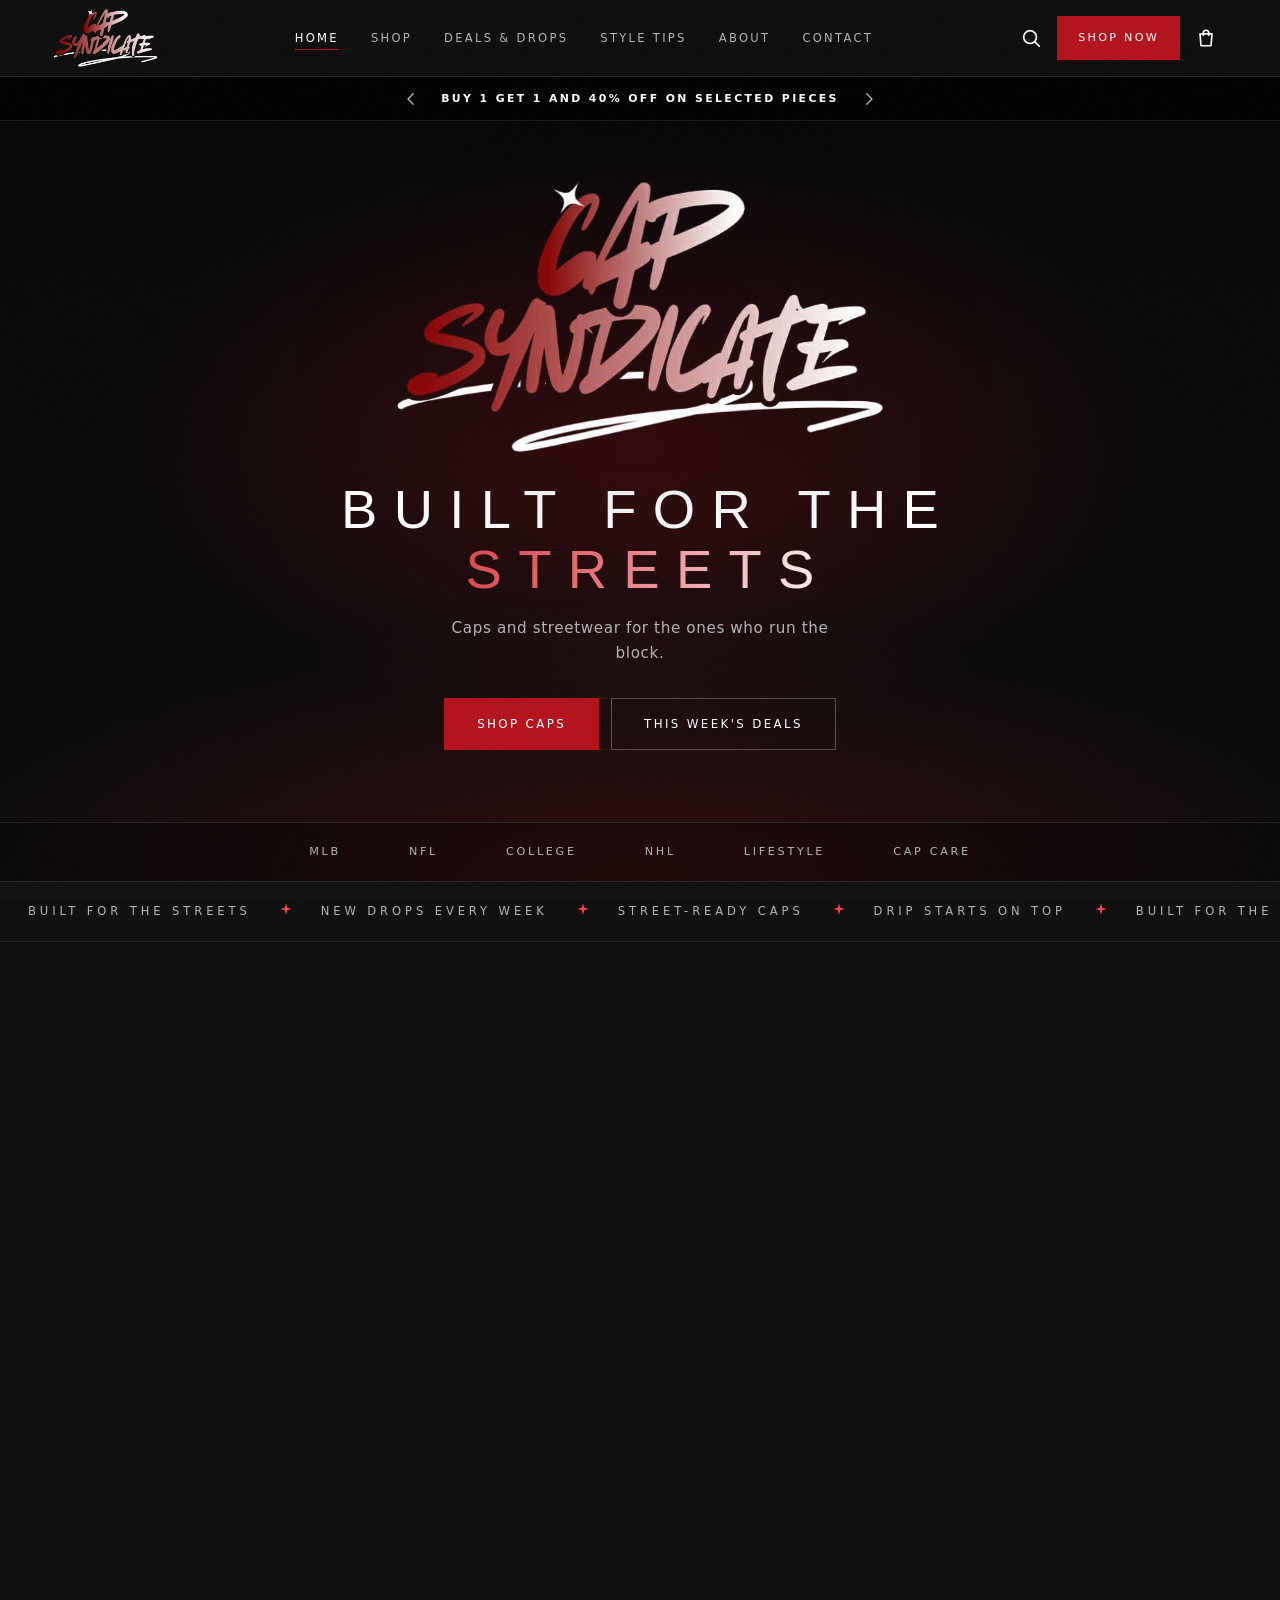
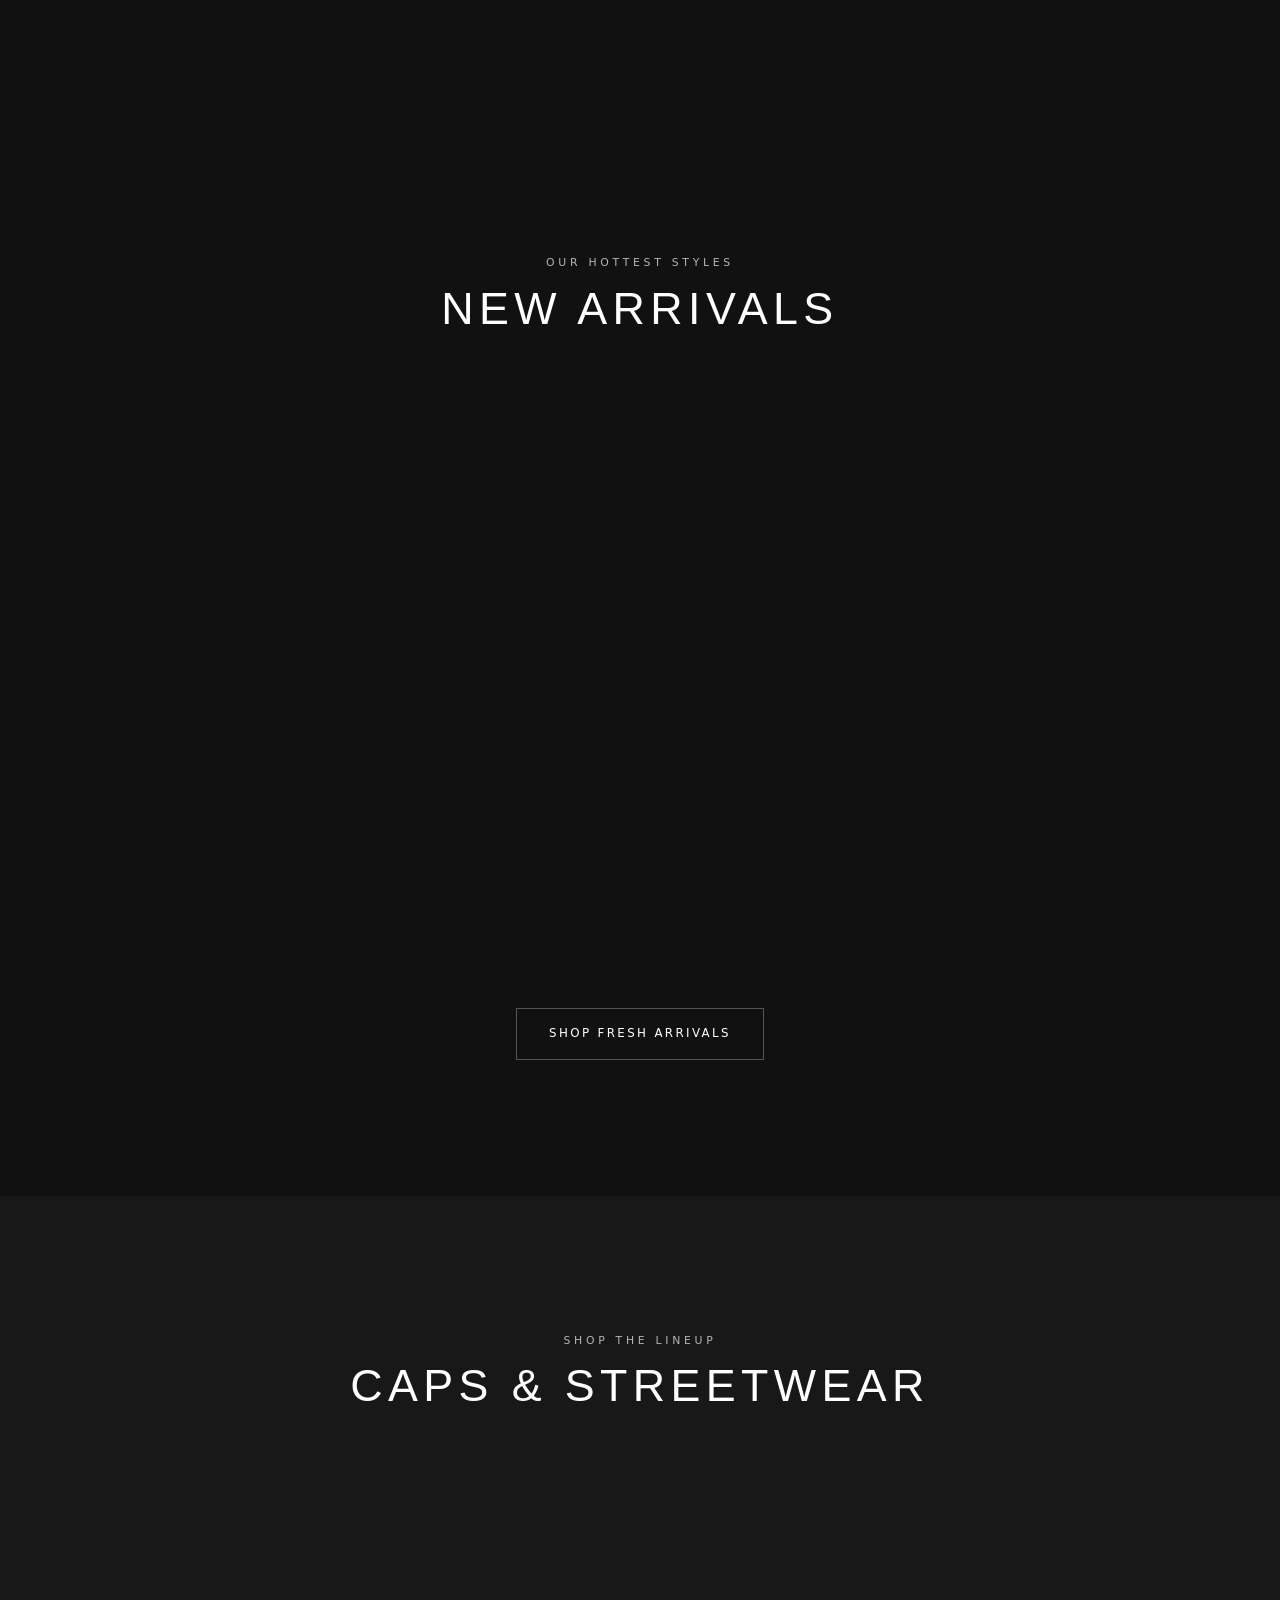
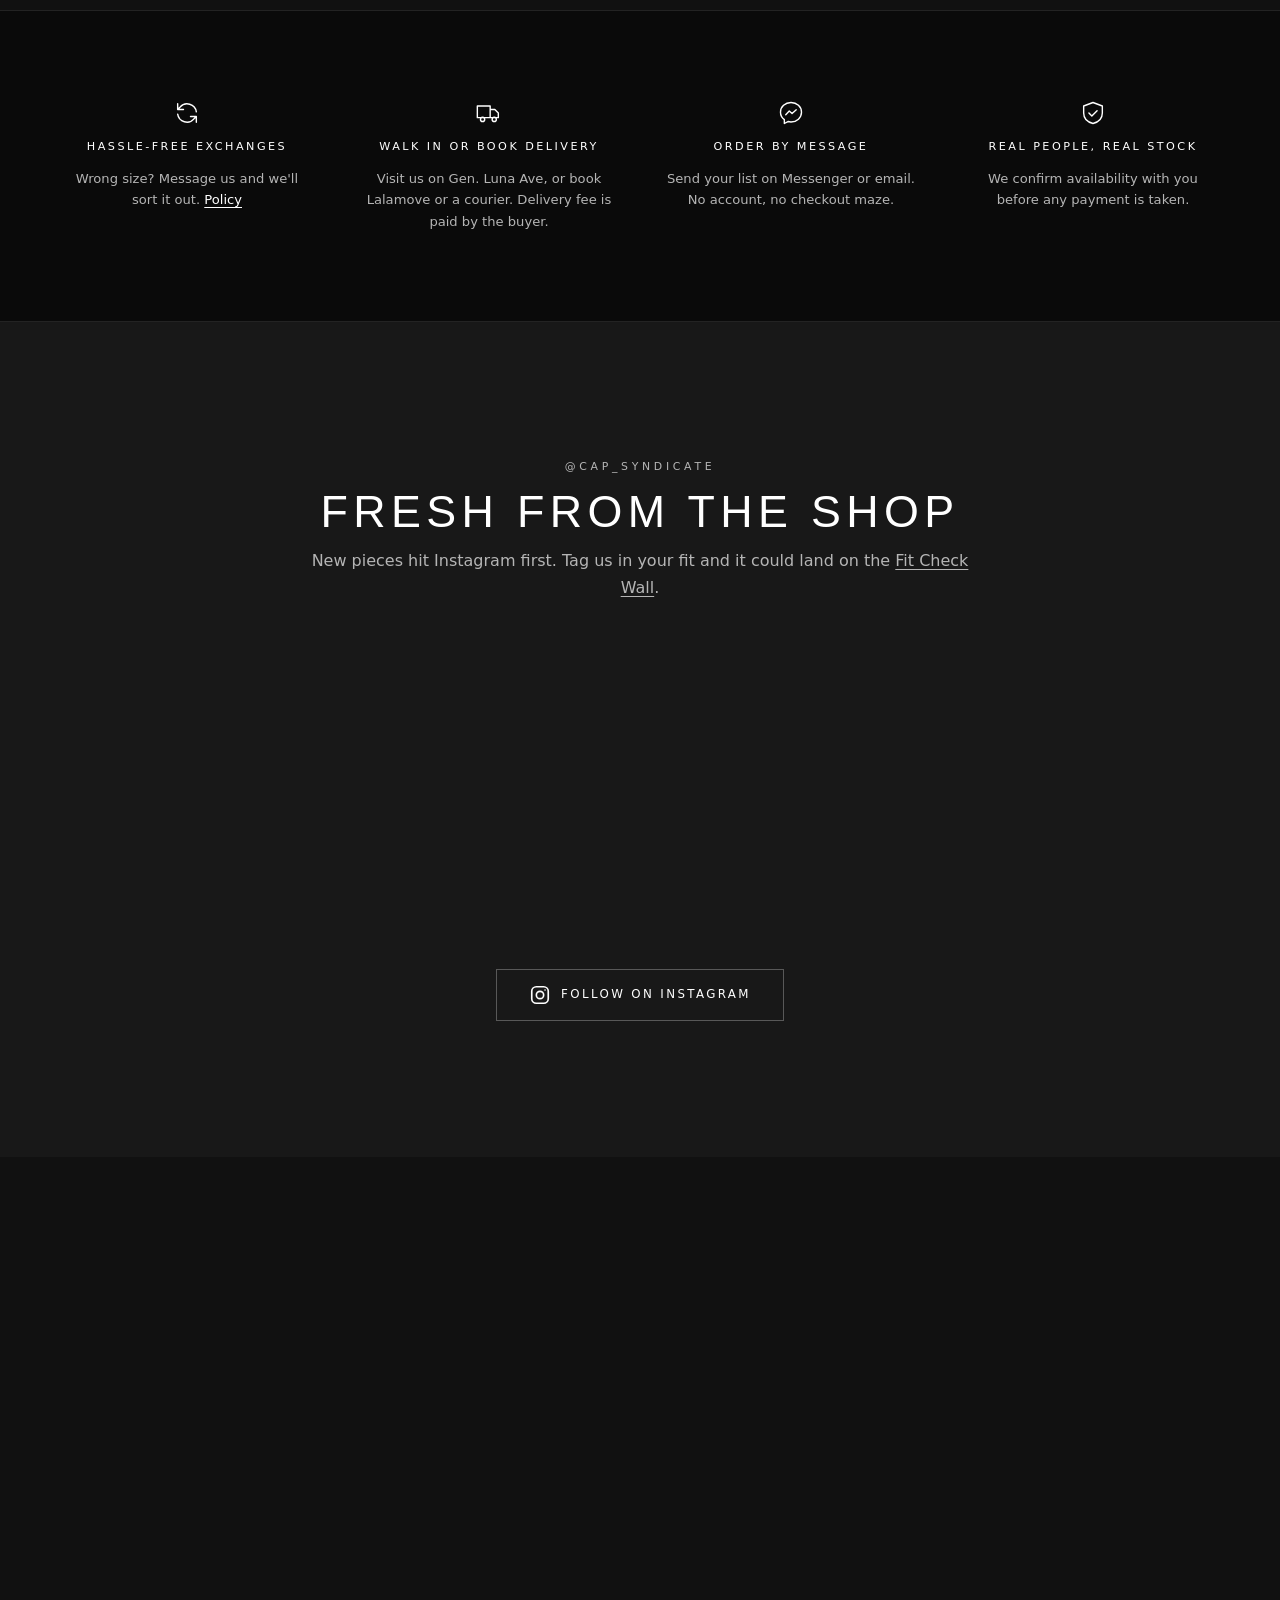
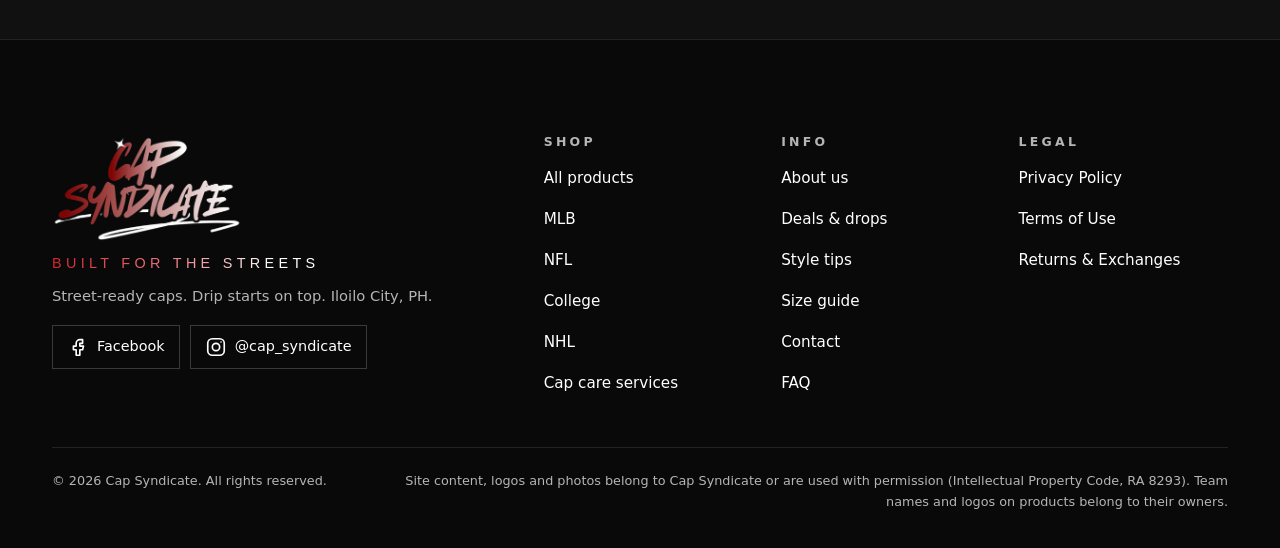
==== commit b97db9cd: "Bring back the premium logo hero; crew photo moves to its own section Restores the hero from the pre" ====
--- a/frontend/index.html
+++ b/frontend/index.html
@@ -28,7 +28,7 @@
   <link rel="stylesheet" href="css/style.css">
   <script src="js/products.js" defer></script>
   <script src="js/main.js" defer></script>
-  <link rel="preload" as="image" href="images/hero-crew-photo.jpg">
+  <link rel="preload" as="image" href="images/logo-wordmark-lg.png">
   <script type="application/ld+json">{"@context":"https://schema.org","@type":"ClothingStore","name":"Cap Syndicate","slogan":"Built for the Streets","url":"https://capsyndicate.com/","logo":"https://capsyndicate.com/images/logo.png","image":"https://capsyndicate.com/images/og-image.jpg","address":{"@type":"PostalAddress","addressLocality":"Iloilo City","addressCountry":"PH"},"sameAs":["https://www.facebook.com/profile.php?id=61573261537346","https://www.instagram.com/cap_syndicate/"]}</script>
 </head>
 <body data-page="home">
@@ -82,17 +82,16 @@
   </dialog>
   <main id="main">
 
-    <!-- HERO: full-bleed crew photo with the quote centered. Replace images/hero-crew-photo.jpg to change the photo. -->
-    <section class="hero hero--cover" aria-labelledby="hero-title">
-      <div class="hero-cover">
-        <img class="hero-cover-img" src="images/hero-crew-photo.jpg" alt="The Cap Syndicate crew in caps and streetwear, standing in front of the cap wall inside the shop" width="1196" height="1315" fetchpriority="high" decoding="async">
-        <div class="hero-cover-copy">
-          <p class="eyebrow">Cap Syndicate, Iloilo City</p>
-          <h1 id="hero-title">Built for <span class="text-gradient">the streets</span></h1>
-          <div class="hero-ctas">
-            <a class="btn btn--primary" href="products.html">Shop Caps</a>
-            <a class="btn btn--ghost" href="deals.html">This Week's Deals</a>
-          </div>
+    <!-- HERO: full-width, centered logo -->
+    <section class="hero hero--full" aria-labelledby="hero-title">
+      <div class="hero-bg" aria-hidden="true"></div>
+      <div class="container hero-center">
+        <img class="hero-logo" src="images/logo-wordmark-lg.png" alt="Cap Syndicate" width="720" height="405" fetchpriority="high">
+        <h1 id="hero-title">Built for the <span class="text-gradient">streets</span></h1>
+        <p class="lead">Caps and streetwear for the ones who run the block.</p>
+        <div class="hero-ctas">
+          <a class="btn btn--primary" href="products.html">Shop Caps</a>
+          <a class="btn btn--ghost" href="deals.html">This Week's Deals</a>
         </div>
       </div>
       <nav class="hero-links" aria-label="Shop by category">
@@ -196,6 +195,21 @@
         </header>
         <div class="cat-grid reveal-stagger" id="category-tiles"></div>
         <noscript><p class="center"><a href="products.html">Browse all products</a></p></noscript>
+      </div>
+    </section>
+
+    <!-- THE CREW: photo of the Cap Syndicate crew in the shop. Replace images/hero-crew-photo.jpg to change it. -->
+    <section class="crew-feature" aria-labelledby="crew-feature-title">
+      <div class="crew-feature-grid">
+        <div class="crew-feature-media reveal">
+          <img src="images/hero-crew-photo.jpg" alt="The Cap Syndicate crew in caps and streetwear, standing in front of the cap wall inside the shop" width="1196" height="1315" loading="lazy" decoding="async">
+        </div>
+        <div class="crew-feature-copy reveal">
+          <p class="eyebrow">The Syndicate</p>
+          <h2 id="crew-feature-title">A crew, not a <span class="text-gradient">corporation</span></h2>
+          <p class="muted">The people behind the wall on Gen. Luna Ave. Come through, try a few on and find the one that's yours.</p>
+          <a class="btn btn--ghost" href="about.html">Meet the crew</a>
+        </div>
       </div>
     </section>
 
--- a/frontend/css/style.css
+++ b/frontend/css/style.css
@@ -1552,138 +1552,16 @@
 @media (min-width: 1024px) { .trust-grid { grid-template-columns: repeat(4, 1fr); gap: 32px; padding-block: 88px; } }
 
 /* ==========================================================================
-   29. PHOTO HERO (home)
-   Phone: photo on top at its natural shape, copy below.
-   Tablet + desktop: copy left, photo right, both filling one screen height,
-   category links across the bottom. No empty bands at any width.
+   29. CREW SECTION (home): the crew photo beside a short line about the shop.
+   Same frame and hairline as the Cap of the Week / deal banners.
    ========================================================================== */
-.hero--photo {
-  display: grid;
-  grid-template-columns: minmax(0, 1fr);
-  grid-template-areas: "photo" "copy" "links";
-  padding: 0;
-  overflow: hidden;
-  background: radial-gradient(70% 60% at 0% 100%, rgba(179, 18, 27, 0.22), transparent 70%), #080808;
-}
-.hero-photo { grid-area: photo; position: relative; aspect-ratio: 1196 / 1315; max-height: 72dvh; overflow: hidden; background: #141414; }
-.hero-photo img { position: absolute; inset: 0; width: 100%; height: 100%; object-fit: cover; object-position: 50% 42%; }
-.hero-photo::after { content: ""; position: absolute; inset: auto 0 0; height: 30%; background: linear-gradient(180deg, transparent, #080808); pointer-events: none; }
-.hero-copy { grid-area: copy; position: relative; display: grid; align-content: center; justify-items: start; gap: 16px; padding: 4px var(--gutter) 44px; margin-top: -40px; }
-.hero--photo h1 { font-size: clamp(3rem, 14vw, 4.6rem); line-height: 0.95; letter-spacing: 0.04em; }
-.hero--photo .lead { margin: 0; max-width: 34ch; }
-.hero--photo .hero-ctas { margin-top: 10px; width: 100%; }
-.hero--photo .hero-ctas .btn { flex: 1 1 160px; }
-.hero--photo .hero-links { grid-area: links; }
-.hero--photo .hero-links ul { justify-content: flex-start; }
-
-/* Side by side on laptops/desktops and landscape tablets */
-@media (min-width: 1200px), (min-width: 768px) and (orientation: landscape) {
-  .hero--photo {
-    grid-template-columns: minmax(0, 1fr) minmax(0, 1fr);
-    grid-template-areas: "copy photo" "links links";
-    grid-template-rows: minmax(0, 1fr) auto;
-    height: clamp(560px, calc(100dvh - 120px), 1000px);
-  }
-  .hero-photo { aspect-ratio: auto; max-height: none; height: 100%; }
-  .hero-photo::after { inset: 0 auto 0 0; width: 8%; height: auto; background: linear-gradient(90deg, #080808, transparent); }
-  .hero-copy {
-    margin: 0;
-    padding-block: 40px;
-    padding-right: 40px;
-    /* line the text up with the page container on wide screens */
-    padding-left: max(var(--gutter), calc((100vw - var(--container)) / 2 + var(--gutter)));
-  }
-  .hero--photo h1 { font-size: clamp(3.4rem, 7.4vw, 6.6rem); }
-  .hero--photo .hero-ctas { width: auto; }
-  .hero--photo .hero-ctas .btn { flex: 0 0 auto; }
-  .hero--photo .hero-links ul { justify-content: center; }
-}
-@media (min-width: 1024px) { .hero-copy { padding-right: 64px; gap: 20px; } }
-
-/* Phones: shorter photo and buttons side by side, so photo, headline and both CTAs fit one screen */
-@media (max-width: 767px) {
-  .hero-photo { max-height: 46dvh; width: 100%; }
-  .hero-copy { gap: 12px; padding-bottom: 28px; }
-  .hero--photo h1 { font-size: clamp(2.6rem, 12.5vw, 4rem); }
-  .hero--photo .lead { font-size: 0.95rem; }
-  .hero--photo .hero-ctas { gap: 10px; margin-top: 6px; }
-  .hero--photo .hero-ctas .btn { flex: 1 1 140px; padding-inline: 12px; font-size: 0.68rem; letter-spacing: 0.14em; }
-}
-@media (max-width: 767px) and (max-height: 700px) { .hero-photo { max-height: 38dvh; } .hero-copy { margin-top: -28px; } }
-
-/* Portrait tablets: stacked, wide photo on top, centered copy, everything inside one screen */
-@media (min-width: 768px) and (max-width: 1199px) and (orientation: portrait) {
-  .hero-photo { max-height: 52dvh; width: 100%; }
-  .hero-copy { justify-items: center; text-align: center; padding: 0 48px 40px; margin-top: -48px; gap: 16px; }
-  .hero--photo h1 { font-size: clamp(3.6rem, 9vw, 5.4rem); }
-  .hero--photo .lead { margin-inline: auto; }
-  .hero--photo .hero-ctas { justify-content: center; width: auto; }
-  .hero--photo .hero-ctas .btn { flex: 0 0 auto; }
-  .hero--photo .hero-links ul { justify-content: center; }
-}
-
-/* ==========================================================================
-   30. COVER HERO (home): crew photo full-bleed, quote centered on top.
-   Portrait screens: the frame takes the photo's own shape (1196 x 1315),
-   so the whole crew shows with no crop and no empty bands.
-   Landscape screens: the photo fills one screen height, edge to edge.
-   ========================================================================== */
-.hero--cover { display: grid; grid-template-columns: minmax(0, 1fr); padding: 0; overflow: hidden; background: #080808; }
-.hero-cover { position: relative; display: grid; place-items: center; aspect-ratio: 1196 / 1315; overflow: hidden; isolation: isolate; }
-.hero-cover-img { position: absolute; inset: 0; z-index: -2; width: 100%; height: 100%; object-fit: cover; object-position: 50% 45%; }
-/* shade so white text reads on a busy photo: darker in the middle band and at the bottom edge */
-.hero-cover::before {
-  content: ""; position: absolute; inset: 0; z-index: -1;
-  background:
-    radial-gradient(70% 45% at 50% 52%, rgba(0, 0, 0, 0.55), rgba(0, 0, 0, 0.2) 70%, transparent 100%),
-    linear-gradient(180deg, rgba(8, 8, 8, 0.15) 0%, rgba(8, 8, 8, 0.25) 60%, rgba(8, 8, 8, 0.85) 100%);
-}
-.hero-cover-copy { display: grid; justify-items: center; gap: 14px; text-align: center; padding: 24px var(--gutter); max-width: 900px; }
-.hero--cover .eyebrow { color: rgba(255, 255, 255, 0.9); text-shadow: 0 1px 12px rgba(0, 0, 0, 0.8); }
-.hero--cover h1 { font-size: clamp(2.5rem, 11vw, 7.2rem); line-height: 0.95; letter-spacing: 0.05em; text-shadow: 0 4px 40px rgba(0, 0, 0, 0.6); }
-.hero--cover .text-gradient { text-shadow: none; filter: drop-shadow(0 4px 24px rgba(0, 0, 0, 0.55)); }
-.hero--cover .hero-ctas { justify-content: center; gap: 10px; margin-top: 8px; }
-.hero--cover .hero-ctas .btn { flex: 0 0 auto; }
-.hero--cover .btn--ghost { background: rgba(0, 0, 0, 0.35); border-color: rgba(255, 255, 255, 0.6); -webkit-backdrop-filter: blur(6px); backdrop-filter: blur(6px); }
-.hero--cover .btn--ghost:hover { background: var(--white); }
-
-/* Phones: smaller type and compact buttons so the quote and both CTAs sit inside the photo */
-@media (max-width: 767px) {
-  .hero-cover-copy { gap: 10px; }
-  .hero--cover .eyebrow { font-size: 0.6rem; letter-spacing: 0.28em; }
-  .hero--cover h1 { font-size: clamp(2.2rem, 11vw, 3.4rem); }
-  .hero--cover .hero-ctas .btn { min-height: 42px; padding-inline: 14px; font-size: 0.64rem; letter-spacing: 0.14em; }
-}
-
-/* Landscape screens: fill one screen height (minus header, announcement bar and category links) */
-@media (orientation: landscape) {
-  .hero-cover { aspect-ratio: auto; height: clamp(360px, calc(100dvh - 180px), 980px); }
-  .hero-cover-img { object-position: 50% 42%; }
-}
-
-/* ==========================================================================
-   31. COVER HERO, crew-first
-   Quote sits at the bottom-center over the floor, not over faces.
-   One-line headline, shade only along the bottom edge.
-   On landscape screens the crop keeps every head and cap in frame.
-   ========================================================================== */
-.hero-cover { place-items: end center; }
-.hero-cover::before {
-  background: linear-gradient(180deg, rgba(8, 8, 8, 0.1) 0%, transparent 18%, transparent 58%, rgba(8, 8, 8, 0.55) 78%, rgba(8, 8, 8, 0.92) 100%);
-}
-.hero-cover-copy { gap: 10px; padding: 0 var(--gutter) clamp(18px, 4vh, 44px); max-width: none; }
-.hero--cover h1 { font-size: clamp(1.7rem, 8vw, 6rem); white-space: nowrap; letter-spacing: 0.04em; line-height: 1; }
-.hero--cover h1 .text-gradient { padding-bottom: 0; }
-@media (max-width: 767px) {
-  .hero--cover h1 { font-size: clamp(1.6rem, 8.6vw, 2.6rem); }
-  .hero-cover-copy { gap: 8px; padding-bottom: 14px; }
-  .hero--cover .hero-ctas { margin-top: 4px; }
-  .hero--cover .hero-ctas .btn { min-height: 38px; }
-}
-@media (orientation: landscape) {
-  /* show from just above the tallest cap down to the knees, so the quote lands below every face */
-  .hero-cover-img { object-position: 50% 54%; }
-  .hero--cover h1 { font-size: clamp(2.4rem, 5.4vw, 5.2rem); }
-}
-/* The older hero rule stacks each headline span on its own line; keep this one on a single line */
-.hero--cover h1 span { display: inline; }
+.crew-feature { padding: 16px; }
+@media (min-width: 1024px) { .crew-feature { padding: 20px; } }
+.crew-feature-grid { display: grid; max-width: 1600px; margin-inline: auto; border: 1px solid var(--line); background: #0e0e0e; }
+.crew-feature-media { position: relative; aspect-ratio: 1196 / 1315; overflow: hidden; background: #141414; }
+.crew-feature-media img { position: absolute; inset: 0; width: 100%; height: 100%; object-fit: cover; }
+.crew-feature-copy { display: grid; align-content: center; justify-items: start; gap: 16px; padding: 36px 28px; }
+.crew-feature-copy h2 { font-size: clamp(2rem, 5vw, 3.2rem); letter-spacing: 0.08em; }
+.crew-feature-copy p { max-width: 42ch; }
+@media (min-width: 768px) { .crew-feature-grid { grid-template-columns: 1fr 1fr; } }
+@media (min-width: 1024px) { .crew-feature-copy { padding: 56px 64px; } }
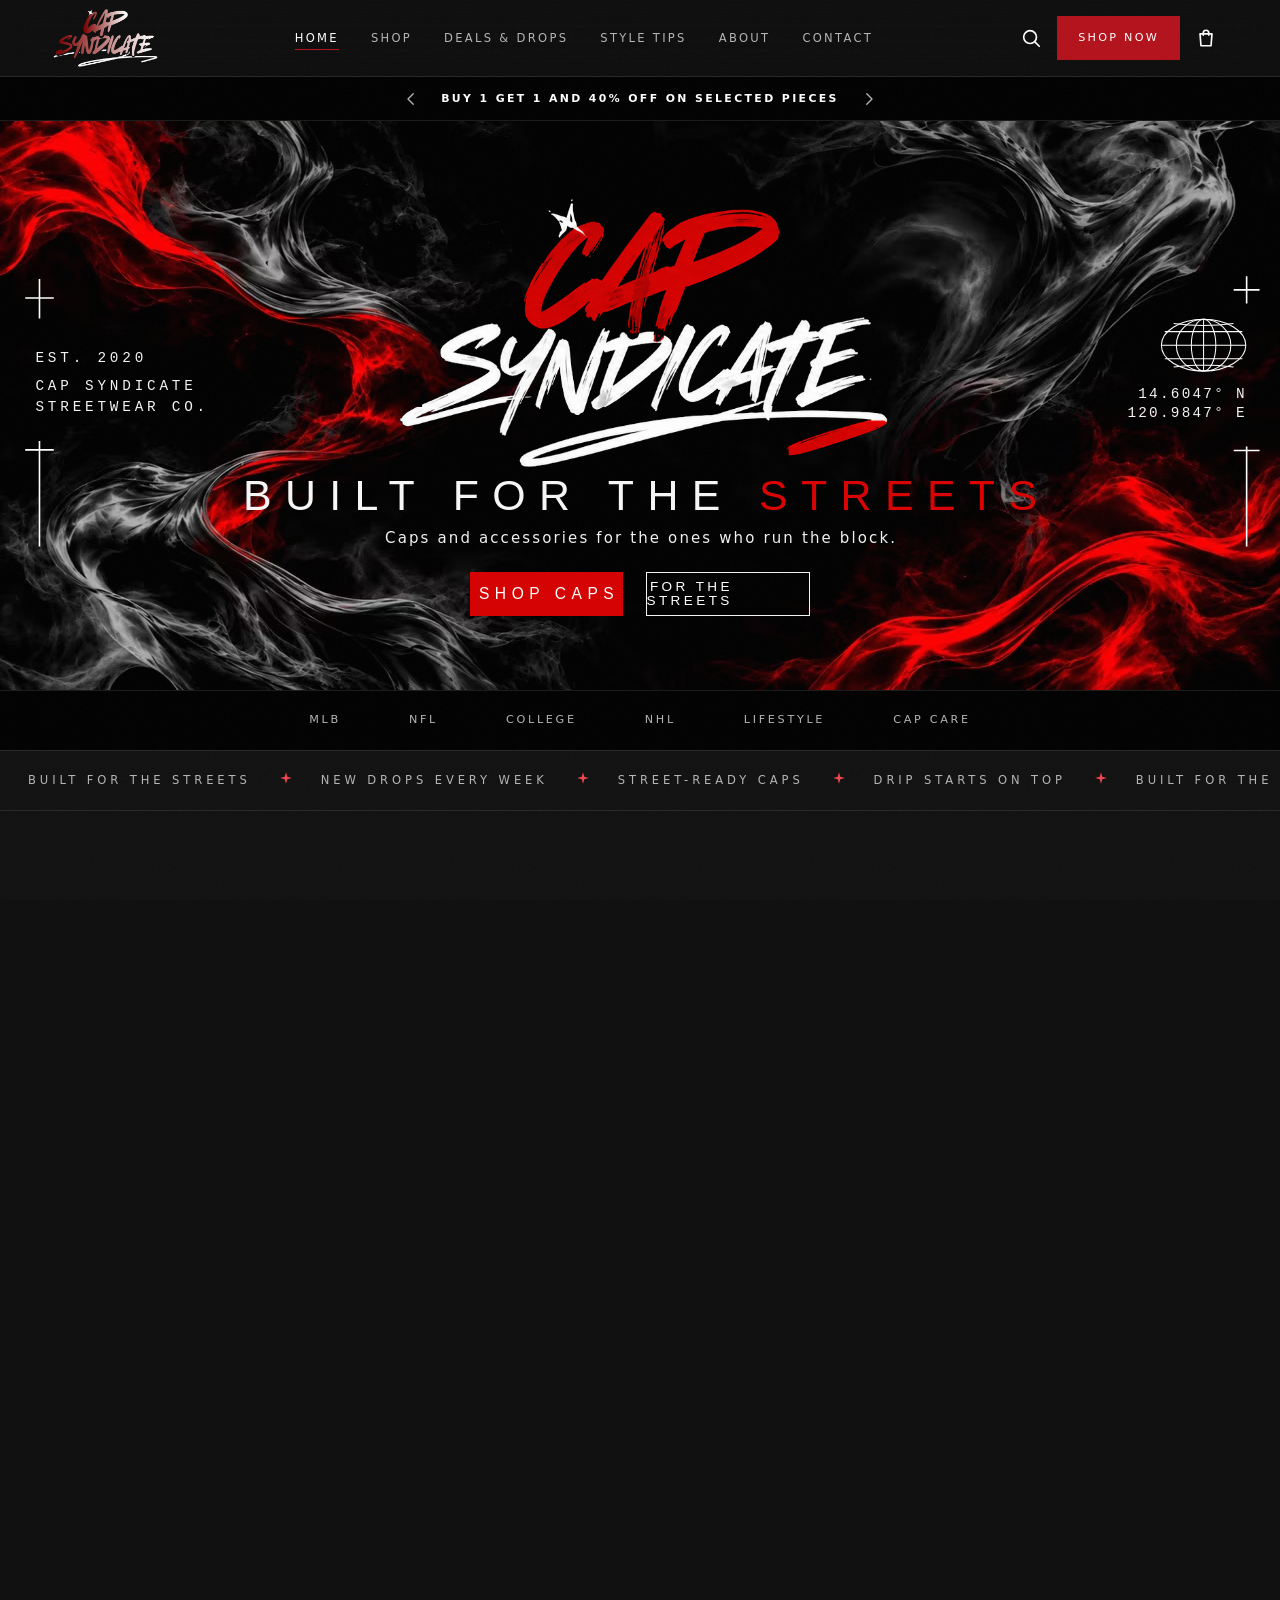
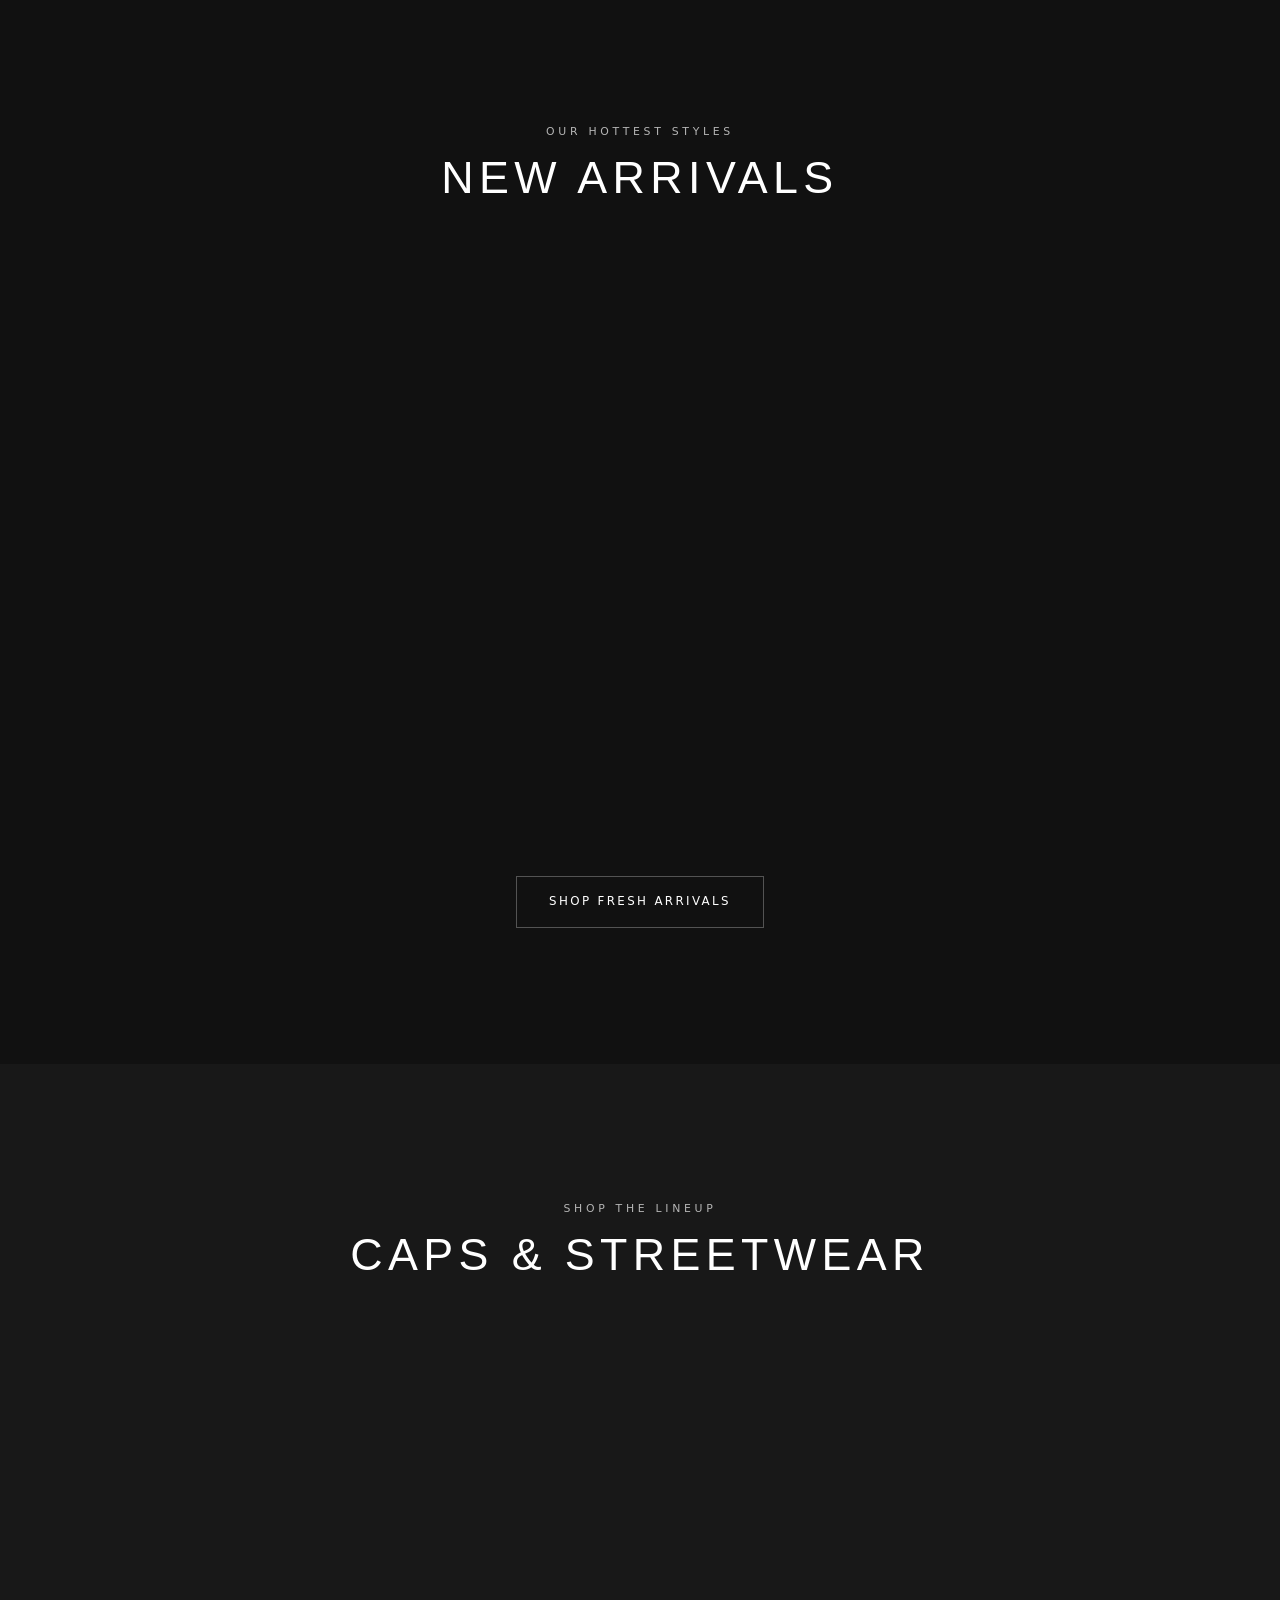
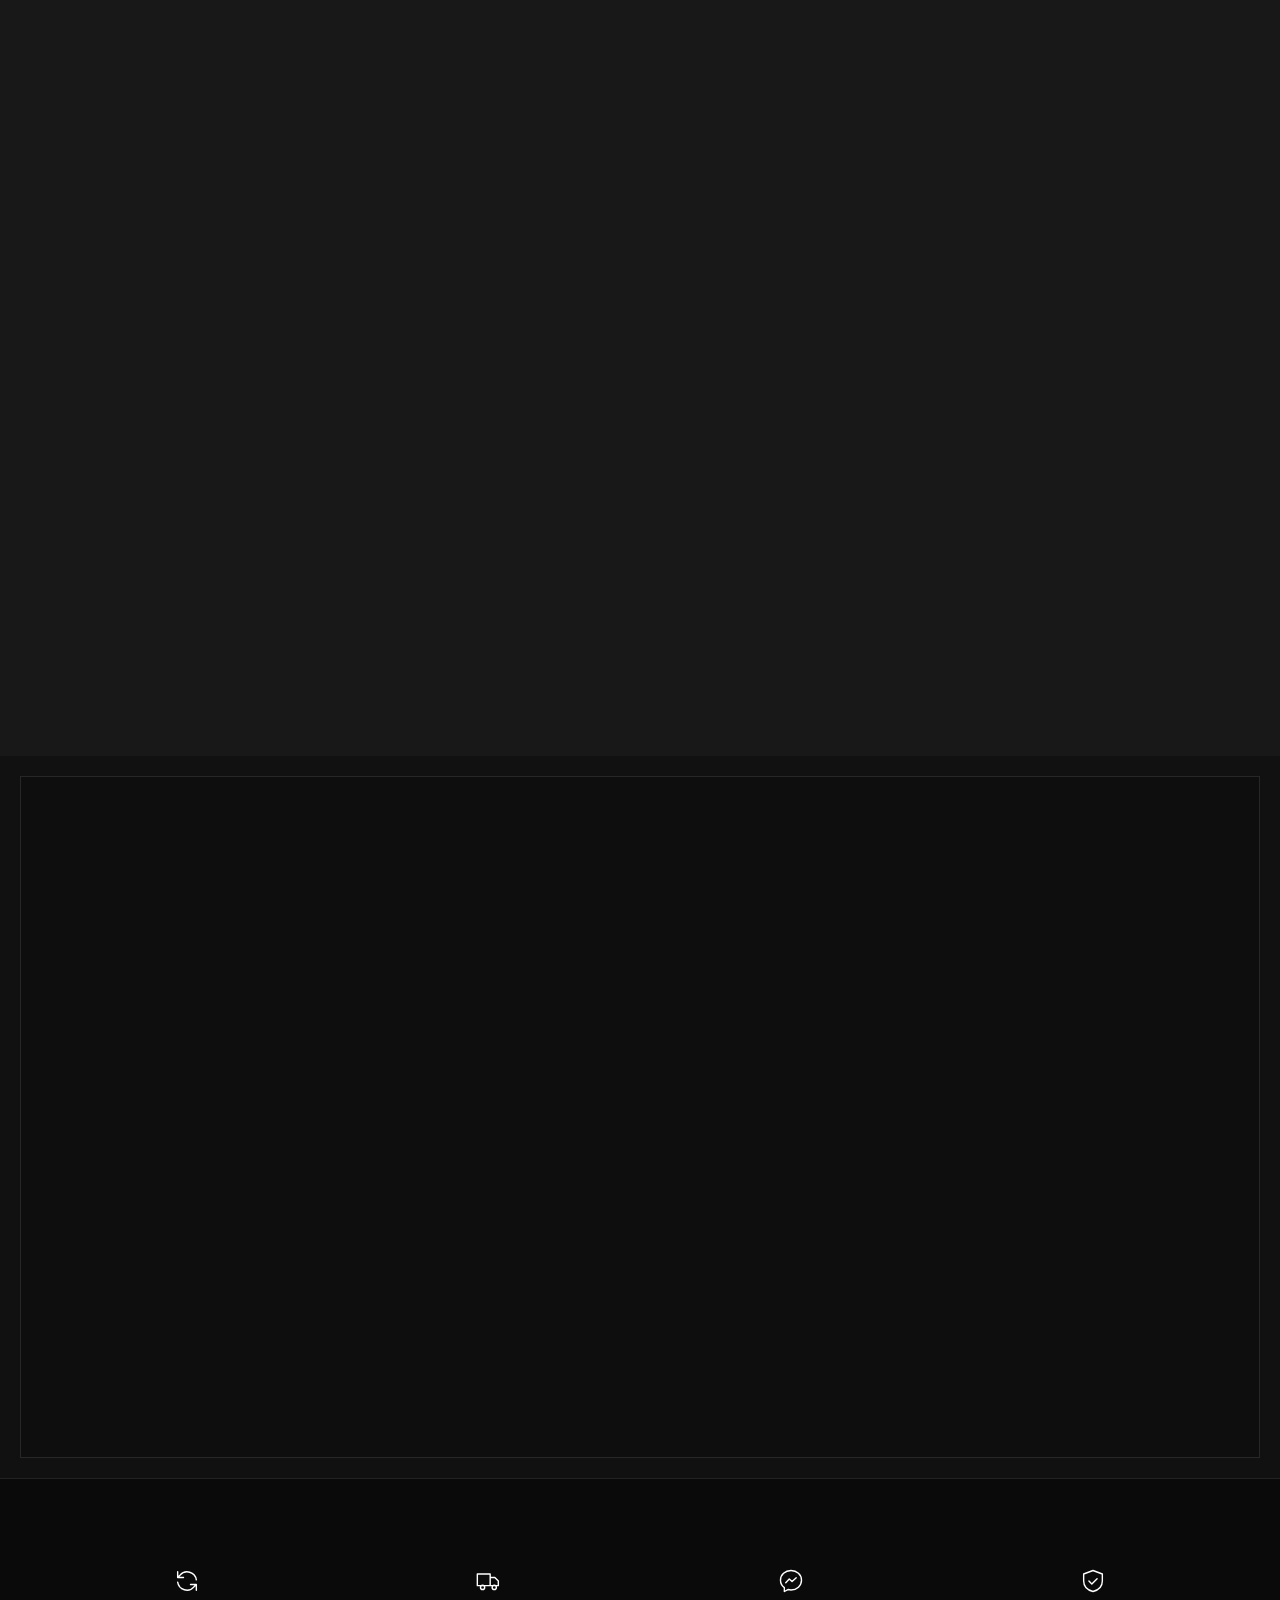
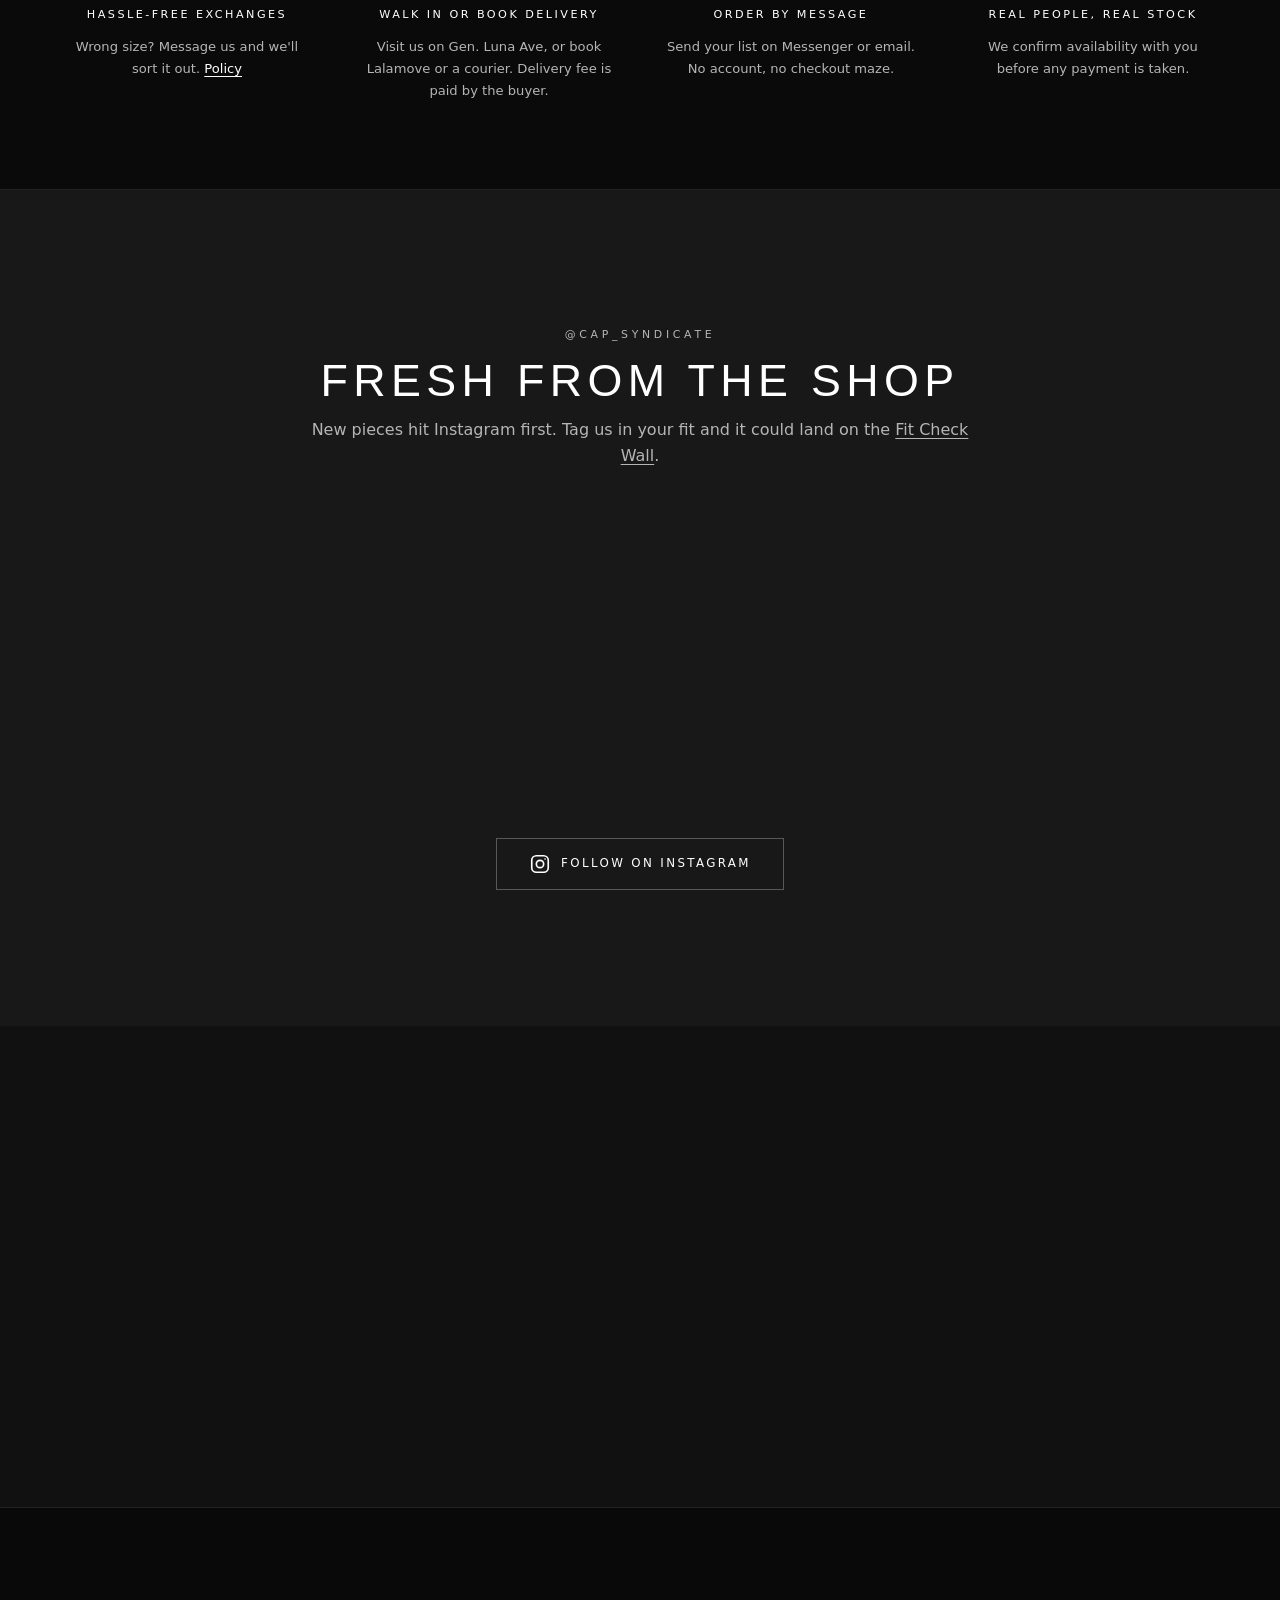
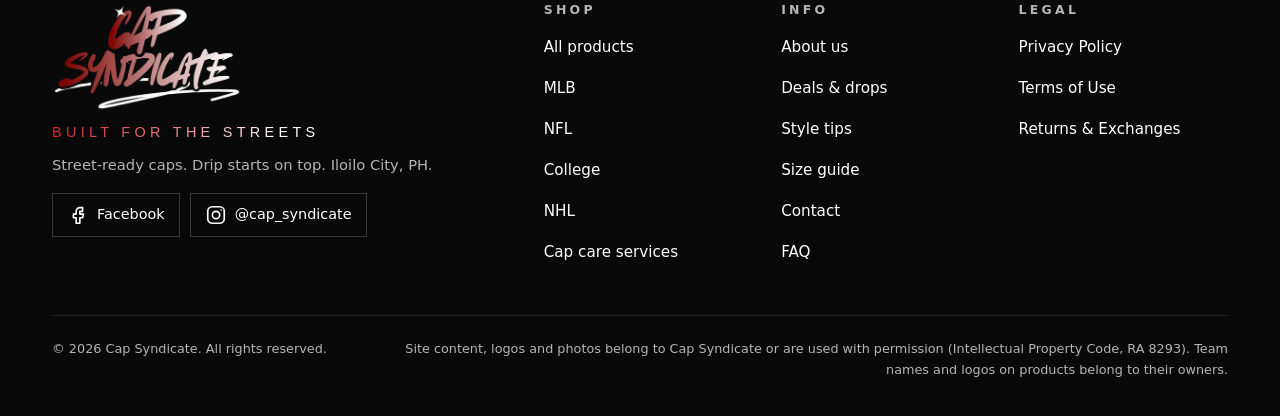
==== commit 61062b9b: "Home hero: smoke background with live logo, text and buttons; mobile spacing fixes - Hero rebuilt fr" ====
--- a/frontend/index.html
+++ b/frontend/index.html
@@ -25,10 +25,10 @@
   <link rel="preconnect" href="https://fonts.googleapis.com">
   <link rel="preconnect" href="https://fonts.gstatic.com" crossorigin>
   <link rel="stylesheet" href="https://fonts.googleapis.com/css2?family=Bebas+Neue&amp;family=Permanent+Marker&amp;family=Poppins:wght@300;400;500;600&amp;display=swap">
+  <link rel="stylesheet" href="https://fonts.googleapis.com/css2?family=Bebas+Neue&amp;family=Inter:wght@300&amp;family=IBM+Plex+Mono&amp;display=swap">
   <link rel="stylesheet" href="css/style.css">
   <script src="js/products.js" defer></script>
   <script src="js/main.js" defer></script>
-  <link rel="preload" as="image" href="images/logo-wordmark-lg.png">
   <script type="application/ld+json">{"@context":"https://schema.org","@type":"ClothingStore","name":"Cap Syndicate","slogan":"Built for the Streets","url":"https://capsyndicate.com/","logo":"https://capsyndicate.com/images/logo.png","image":"https://capsyndicate.com/images/og-image.jpg","address":{"@type":"PostalAddress","addressLocality":"Iloilo City","addressCountry":"PH"},"sameAs":["https://www.facebook.com/profile.php?id=61573261537346","https://www.instagram.com/cap_syndicate/"]}</script>
 </head>
 <body data-page="home">
@@ -82,16 +82,46 @@
   </dialog>
   <main id="main">
 
-    <!-- HERO: full-width, centered logo -->
-    <section class="hero hero--full" aria-labelledby="hero-title">
-      <div class="hero-bg" aria-hidden="true"></div>
-      <div class="container hero-center">
-        <img class="hero-logo" src="images/logo-wordmark-lg.png" alt="Cap Syndicate" width="720" height="405" fetchpriority="high">
-        <h1 id="hero-title">Built for the <span class="text-gradient">streets</span></h1>
-        <p class="lead">Caps and streetwear for the ones who run the block.</p>
-        <div class="hero-ctas">
-          <a class="btn btn--primary" href="products.html">Shop Caps</a>
-          <a class="btn btn--ghost" href="deals.html">This Week's Deals</a>
+    <!-- HERO: smoke background (images/hero-bg.*) with live text, logo and buttons on top.
+         Everything scales together like the original banner on screens 900px and wider;
+         phones and small tablets get a stacked version. Edit the words right here. -->
+    <section class="hero hero--live" aria-labelledby="hero-title">
+      <div class="hero-stage">
+        <picture class="hs-bg">
+          <source type="image/avif" srcset="images/hero-bg-960.avif 960w, images/hero-bg-1280.avif 1280w, images/hero-bg.avif 1880w" sizes="100vw">
+          <img src="images/hero-bg.jpg" srcset="images/hero-bg-960.jpg 960w, images/hero-bg-1280.jpg 1280w, images/hero-bg.jpg 1880w" sizes="100vw" alt="" width="1880" height="836" fetchpriority="high" decoding="async">
+        </picture>
+
+        <!-- corner marks (decorative) -->
+        <svg class="hs-marks" viewBox="0 0 1880 836" preserveAspectRatio="none" aria-hidden="true" focusable="false">
+          <g fill="none" stroke="#fff" stroke-width="1.6" vector-effect="non-scaling-stroke">
+            <path d="M37 260H79M58 232V290" vector-effect="non-scaling-stroke"/>
+            <path d="M37 483H79M58 470V625" vector-effect="non-scaling-stroke"/>
+            <path d="M1812 248H1850M1831 228V268" vector-effect="non-scaling-stroke"/>
+            <path d="M1812 484H1850M1831 478V625" vector-effect="non-scaling-stroke"/>
+          </g>
+        </svg>
+
+        <div class="hs-side hs-side--left">
+          <p class="hs-est">EST. 2020</p>
+          <p>Cap Syndicate<br>Streetwear Co.</p>
+        </div>
+        <div class="hs-side hs-side--right">
+          <svg class="hs-globe" viewBox="0 0 128 80" aria-hidden="true" focusable="false">
+            <g fill="none" stroke="#fff" stroke-width="1.5" vector-effect="non-scaling-stroke">
+              <ellipse cx="64" cy="40" rx="62" ry="38"/><ellipse cx="64" cy="40" rx="40" ry="38"/><ellipse cx="64" cy="40" rx="18" ry="38"/>
+              <path d="M64 2V78M2 40H126M7 20H121M7 60H121M20 8Q64 14 108 8M20 72Q64 66 108 72"/>
+            </g>
+          </svg>
+          <p>14.6047&deg; N<br>120.9847&deg; E</p>
+        </div>
+
+        <img class="hs-logo" src="images/logo-hero.png" alt="Cap Syndicate" width="725" height="403" decoding="async">
+        <h1 id="hero-title" class="hs-title">Built for the <span class="hs-red">streets</span></h1>
+        <p class="hs-sub">Caps and accessories for the ones who run the block.</p>
+        <div class="hs-cta">
+          <a class="hs-btn hs-btn--shop" href="products.html">Shop Caps</a>
+          <a class="hs-btn hs-btn--ghost" href="deals.html">For the Streets</a>
         </div>
       </div>
       <nav class="hero-links" aria-label="Shop by category">
--- a/frontend/css/style.css
+++ b/frontend/css/style.css
@@ -1565,3 +1565,90 @@
 .crew-feature-copy p { max-width: 42ch; }
 @media (min-width: 768px) { .crew-feature-grid { grid-template-columns: 1fr 1fr; } }
 @media (min-width: 1024px) { .crew-feature-copy { padding: 56px 64px; } }
+
+/* ==========================================================================
+   33. MOBILE SPACING + ALIGNMENT FIXES (phones only, under 768px)
+   - Section padding was 88px top and bottom, so neighbouring sections sat
+     about 176px apart and the sign-up block plus footer left ~160px of dead
+     space. Tightened to one consistent rhythm.
+   - Product cards: price/size/button now line up across a row even when
+     one name wraps to more lines than its neighbour.
+   - Countdown boxes stay on one row.
+   ========================================================================== */
+@media (max-width: 767px) {
+  .section { padding-block: 48px; }
+  .section--tight { padding-block: 32px; }
+  .page-hero { padding-block: 40px 32px; }
+  .hero--full { min-height: 0; }
+  .hero-center { padding-block: 32px 40px; }
+  .section-title { margin-bottom: 32px; }
+  .section-head, .section-bar { margin-bottom: 24px; }
+  .section-cta { margin-top: 32px; }
+  .trust-grid { padding-block: 40px; gap: 32px 16px; }
+  .site-footer { padding-block: 48px 28px; }
+  .footer-top { gap: 32px; }
+  .footer-bottom { margin-top: 32px; }
+
+  /* product cards: name area grows, so price, sizes and button share one baseline per row */
+  .product-grid { gap: 32px 12px; }
+  .p-card { height: 100%; }
+  .p-info { flex: 1; align-content: start; grid-template-rows: auto 1fr auto auto; }
+  .p-card .btn { margin-top: 0; }
+
+  /* category links: a centered row that overflows clips its first item (MLB); start from the left so it can scroll */
+  .hero-links ul { justify-content: flex-start; }
+
+  /* countdown: four equal boxes on one row */
+  .countdown { display: grid; grid-template-columns: repeat(4, minmax(0, 1fr)); gap: 8px; width: 100%; max-width: 360px; }
+  .countdown-unit { min-width: 0; padding-inline: 4px; }
+}
+
+/* ==========================================================================
+   34. LIVE HERO (home): smoke background + live logo, text and buttons.
+   Fonts match the campaign banner: Bebas Neue (headline, buttons),
+   Inter Light (subline), IBM Plex Mono (corner text).
+   >= 900px: a 1880 x 836 stage; positions are % of it and sizes are cqw
+   (1cqw = 1% of the stage width), so it looks like the banner at any width.
+   < 900px: stacked layout on the same background.
+   ========================================================================== */
+.hero--live { display: block; min-height: 0; padding: 0; background: #000; }
+.hero-stage { position: relative; container-type: inline-size; overflow: hidden; background: #000; color: #f7f7f7; display: grid; justify-items: center; gap: 18px; padding: 40px 16px 44px; }
+.hs-bg, .hs-bg img { position: absolute; inset: 0; width: 100%; height: 100%; }
+.hs-bg img { object-fit: cover; object-position: 50% 50%; }
+.hs-marks, .hs-side { display: none; }
+.hs-logo, .hs-title, .hs-sub, .hs-btn { position: relative; z-index: 1; }
+.hs-logo { width: min(80vw, 400px); height: auto; }
+.hero--live .hs-title { margin: 0; font: 400 clamp(20px, 6.6vw, 48px)/1.05 "Bebas Neue", "Arial Narrow", sans-serif; letter-spacing: 0.27em; text-indent: 0.27em; text-transform: uppercase; text-align: center; color: #f7f7f7; white-space: nowrap; }
+.hs-red { color: #db0101; }
+.hero--live .hs-title .hs-red { display: inline; }  /* older `.hero h1 span` rule makes spans block */
+.hs-sub { margin: 0; max-width: 34ch; font: 300 clamp(13px, 3.3vw, 18px)/1.5 "Inter", system-ui, sans-serif; letter-spacing: 0.1em; text-align: center; color: #f2f2f2; }
+.hs-btn { display: inline-flex; align-items: center; justify-content: center; min-height: 48px; padding: 0 clamp(20px, 6vw, 40px); font: 400 clamp(17px, 4.4vw, 22px)/1 "Bebas Neue", "Arial Narrow", sans-serif; letter-spacing: 0.2em; text-indent: 0.2em; text-transform: uppercase; text-decoration: none; color: #fff; }
+.hs-btn--shop { background: #d60000; }
+.hs-btn--shop:hover { background: #ee0a0a; }
+.hs-btn--ghost { border: 1.5px solid #f4f5f4; background: rgba(0, 0, 0, 0.55); }
+.hs-btn--ghost:hover { background: #fff; color: #000; }
+.hs-btn:focus-visible { outline: 3px solid #fff; outline-offset: 3px; }
+.hs-btn--shop, .hs-btn--ghost { margin-top: 6px; }
+/* phones: the two buttons sit side by side under the text */
+.hs-cta { position: relative; z-index: 1; display: flex; flex-wrap: wrap; justify-content: center; gap: 12px; }
+.hero--live .hero-links { border-top: 1px solid var(--line); background: #000; }
+@media (max-width: 359px) { .hs-btn { padding-inline: 14px; font-size: 16px; letter-spacing: 0.16em; text-indent: 0.16em; } .hs-cta { gap: 8px; } }
+
+@media (min-width: 900px) {
+  .hero-stage { display: block; aspect-ratio: 1880 / 836; padding: 0; }
+  .hs-cta { display: contents; }
+  .hs-marks { display: block; position: absolute; inset: 0; width: 100%; height: 100%; z-index: 1; pointer-events: none; }
+  .hs-side { display: block; position: absolute; z-index: 1; font: 400 1.12cqw/1.45 "IBM Plex Mono", ui-monospace, monospace; letter-spacing: 0.265em; text-transform: uppercase; color: #f4f4f4; }
+  .hs-side p { margin: 0; }
+  .hs-side--right p { letter-spacing: inherit; }
+  .hs-side--left { left: 2.77%; top: 39.9%; }
+  .hs-est { margin-bottom: 0.55cqw !important; }
+  .hs-side--right { right: 2.6%; top: 34.6%; text-align: right; letter-spacing: 0.157em; line-height: 1.33; }
+  .hs-globe { display: block; width: 6.81cqw; height: auto; margin: 0 0 0 auto; margin-bottom: 0.95cqw; }
+  .hs-logo { position: absolute; left: 31.0%; top: 13.16%; width: 38.56%; }
+  .hero--live .hs-title { position: absolute; left: 0; right: 0; top: 62%; font-size: 3.35cqw; line-height: 1; letter-spacing: 0.312em; text-indent: 0.312em; }
+  .hs-sub { position: absolute; left: 0; right: 0; top: 71.4%; max-width: none; font-size: 1.17cqw; line-height: 1.5; letter-spacing: 0.143em; text-indent: 0.143em; }
+  .hs-btn { position: absolute; top: 79.18%; height: 6.58%; min-height: 44px; margin: 0; padding: 0; font-size: 1.22cqw; letter-spacing: 0.352em; text-indent: 0.352em; }
+  .hs-btn--shop { left: 36.7%; width: 11.97%; }
+  .hs-btn--ghost { left: 50.43%; width: 12.82%; font-size: 1.06cqw; letter-spacing: 0.251em; text-indent: 0.251em; }
+}
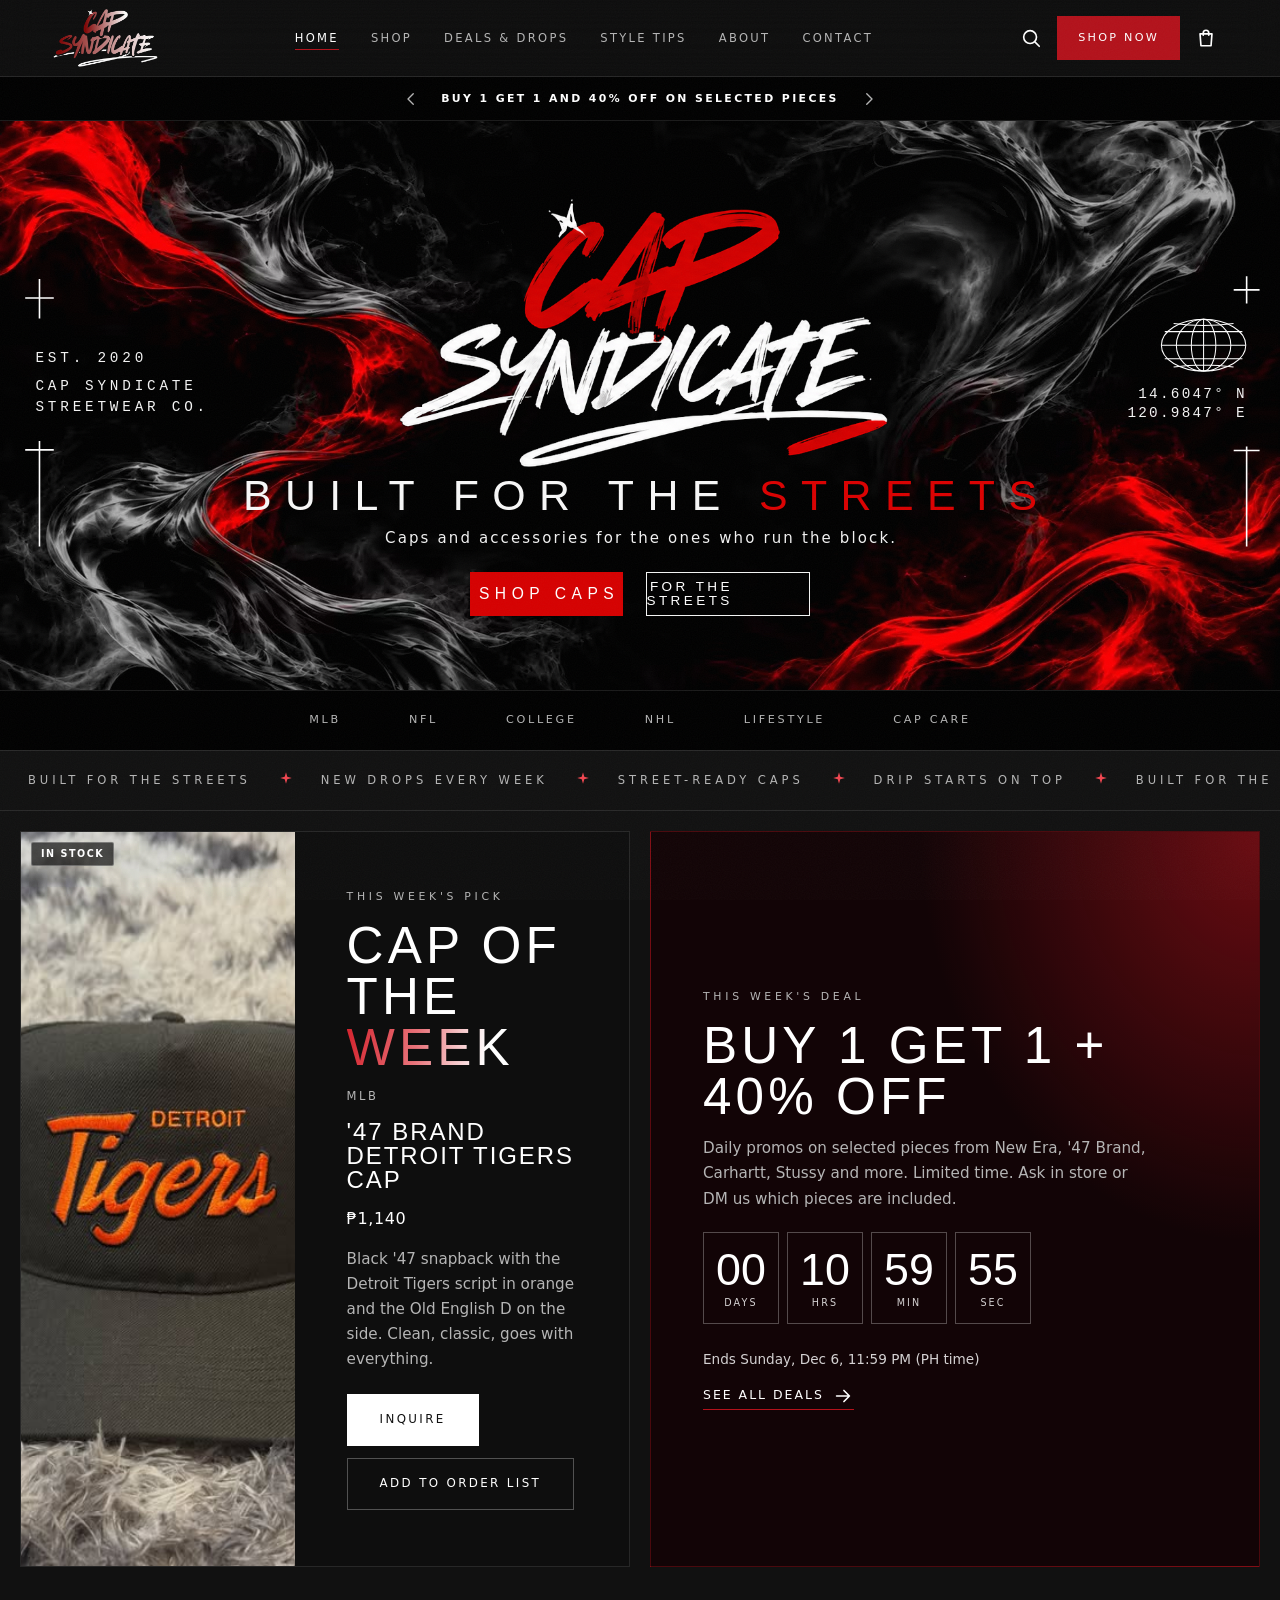
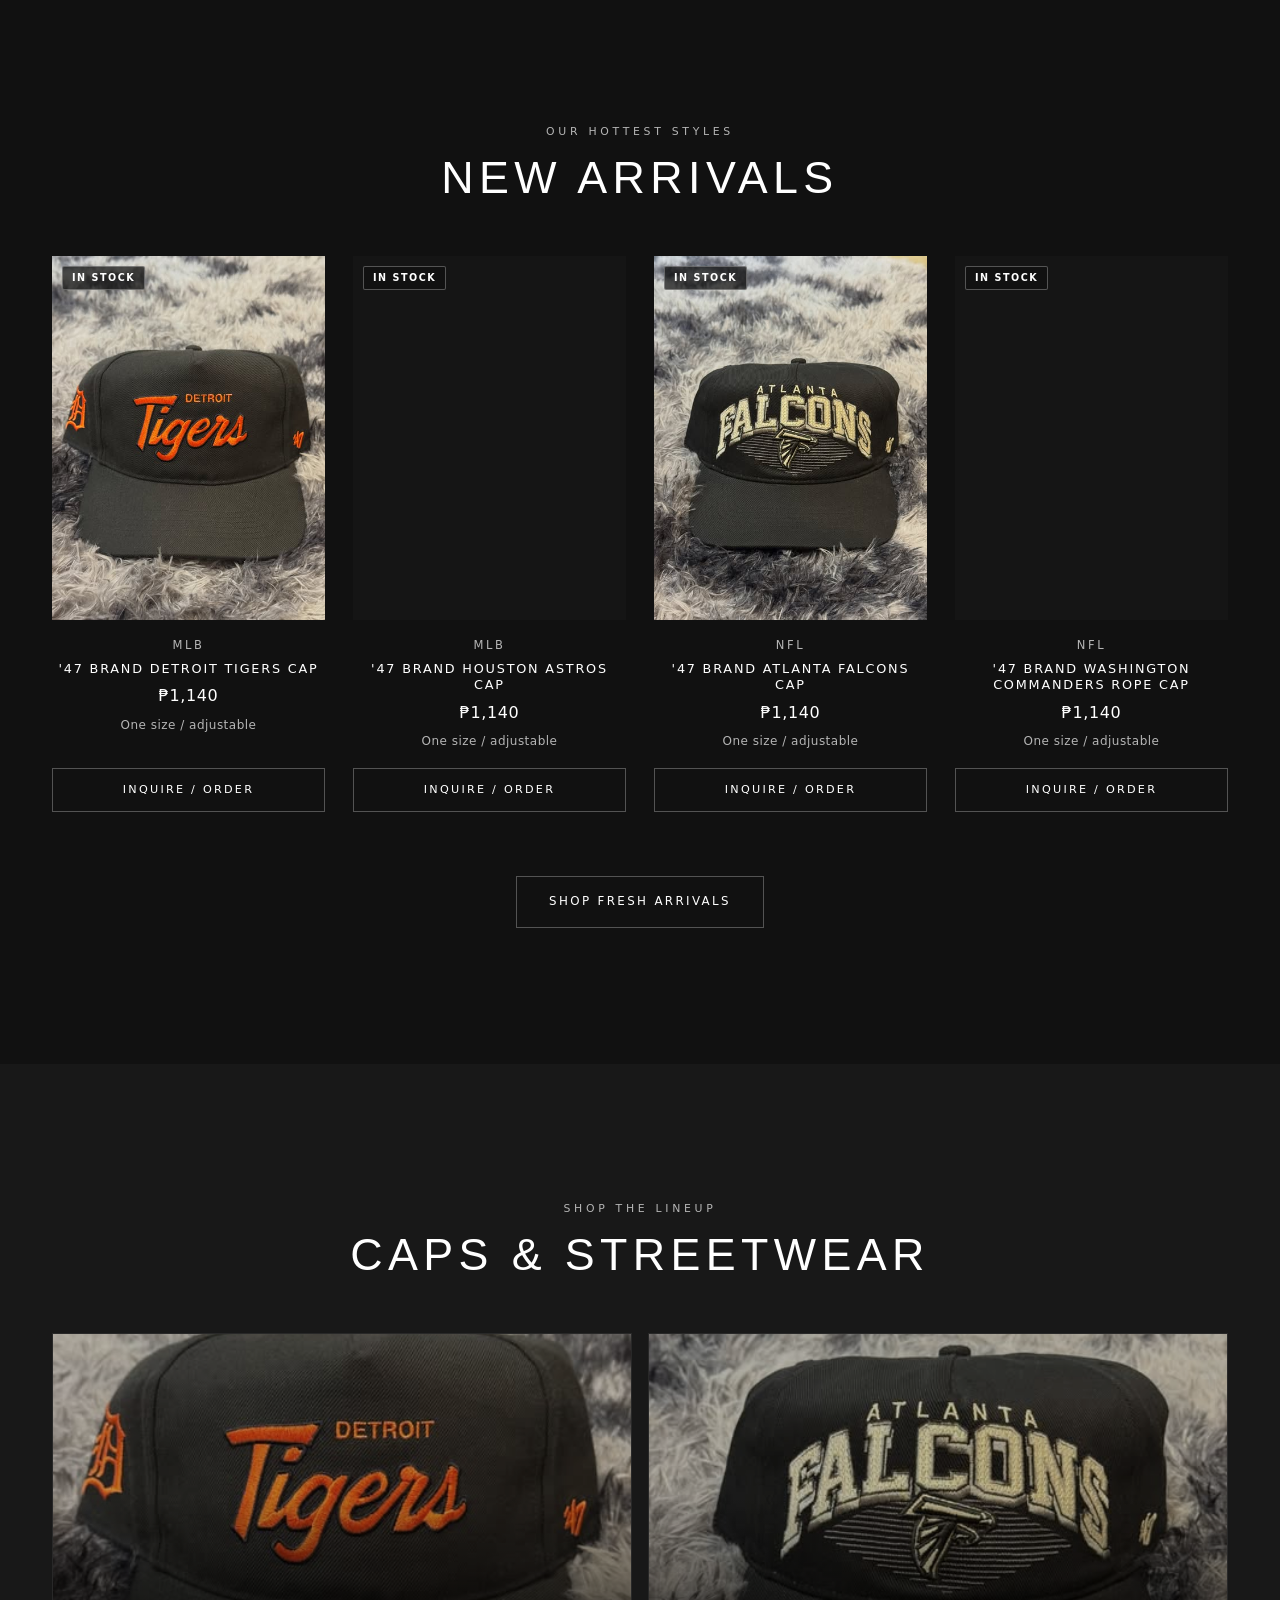
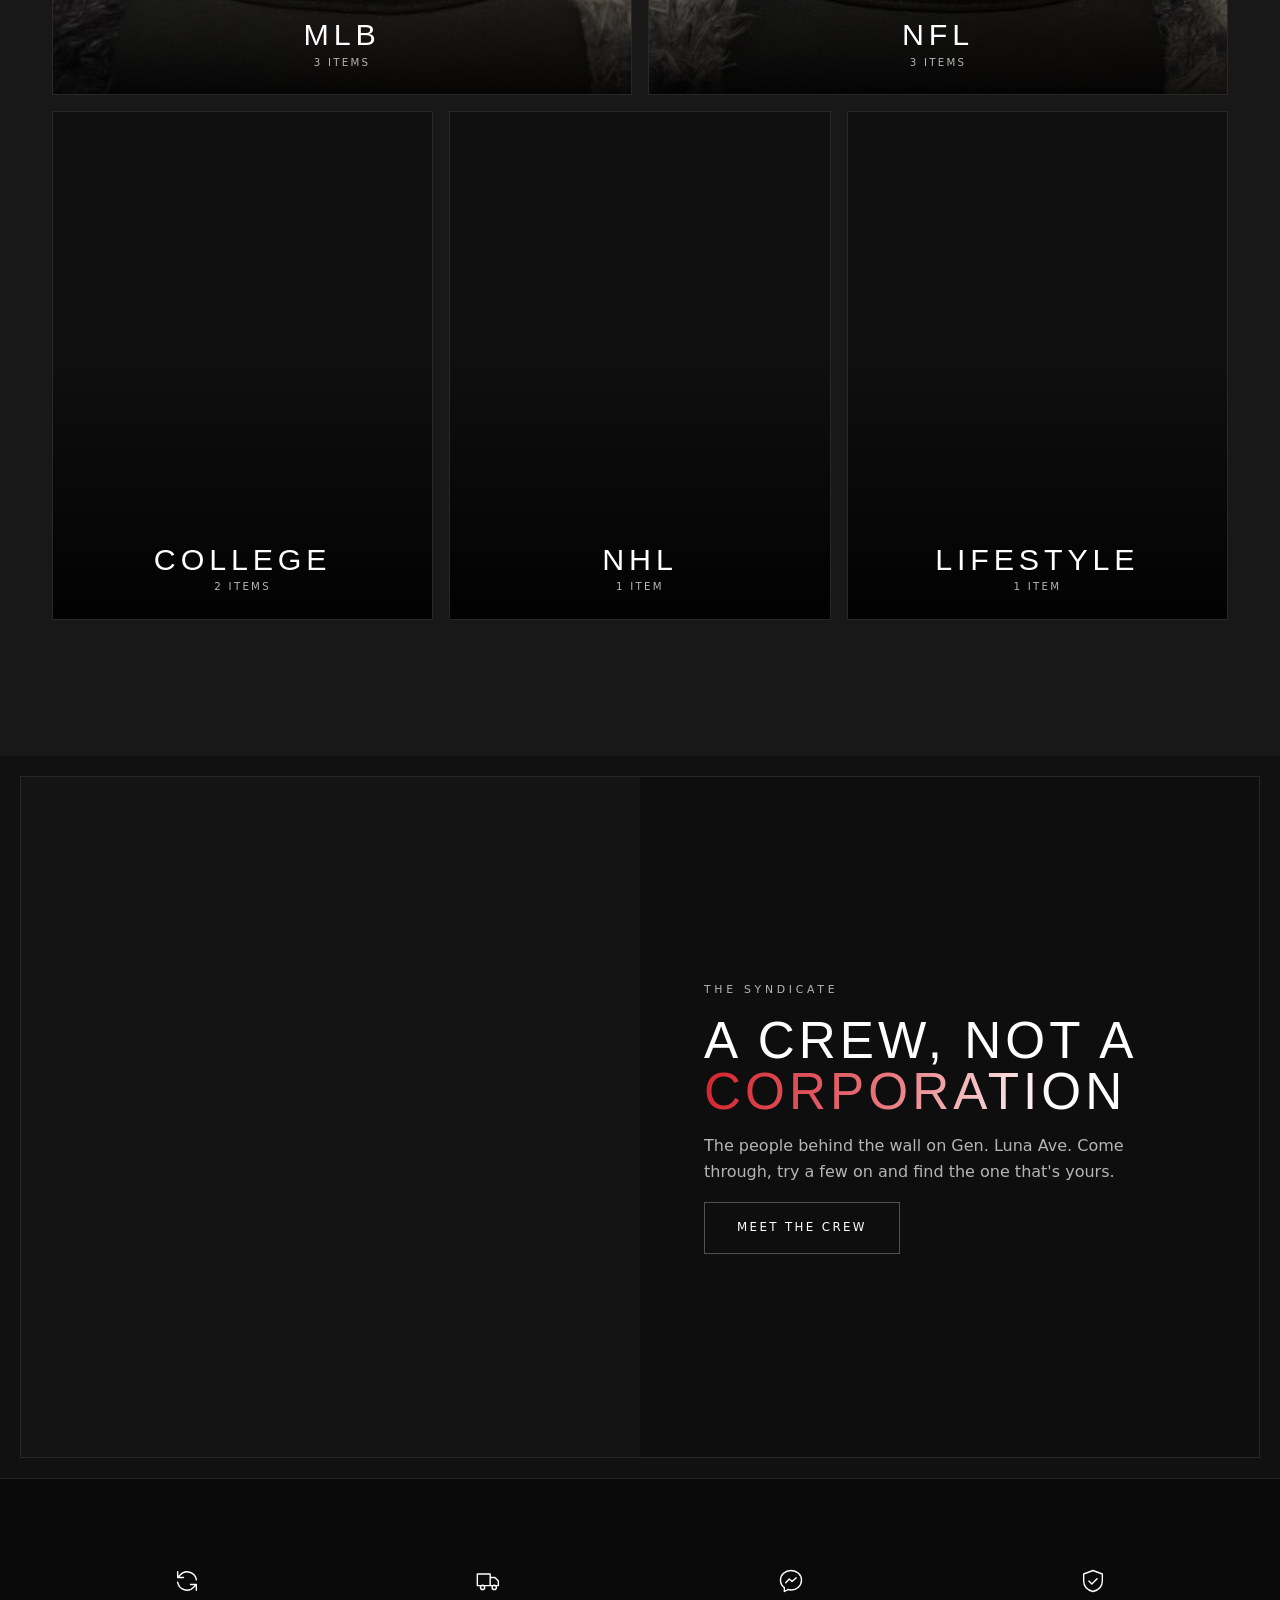
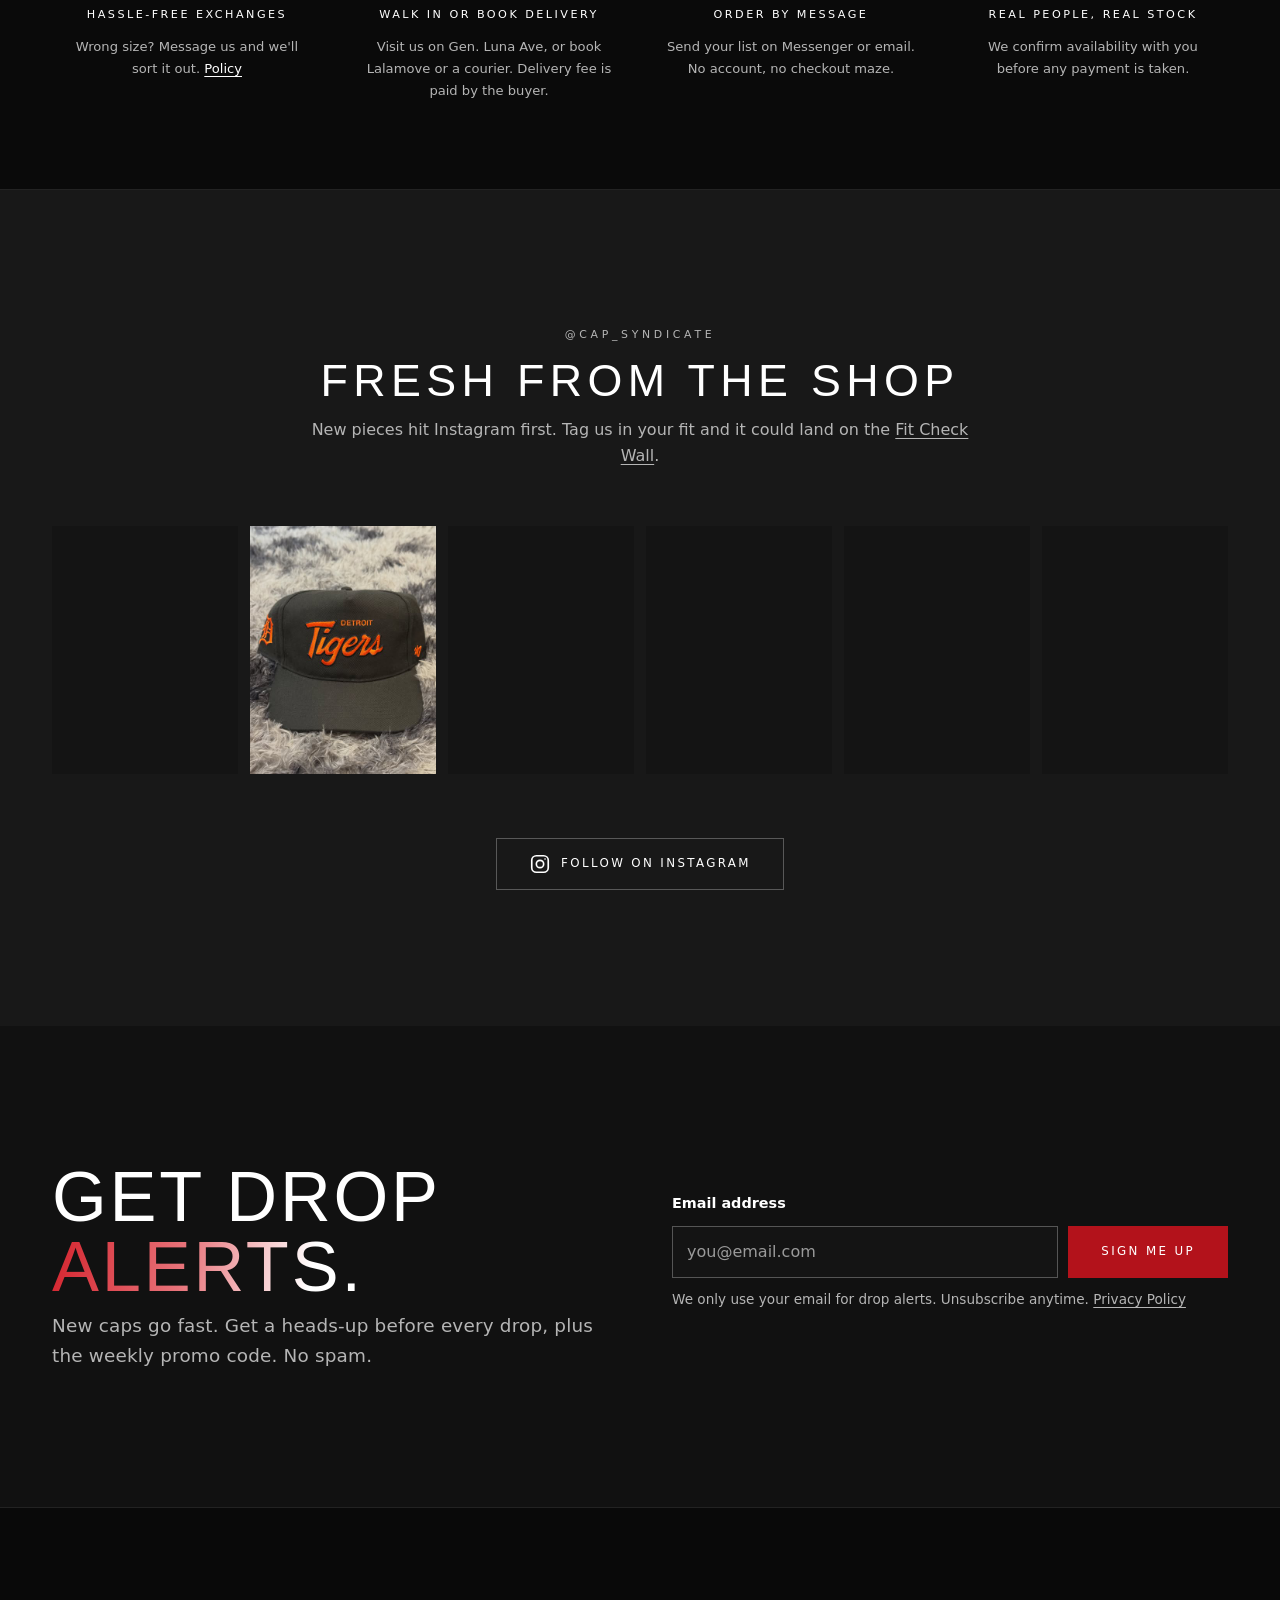
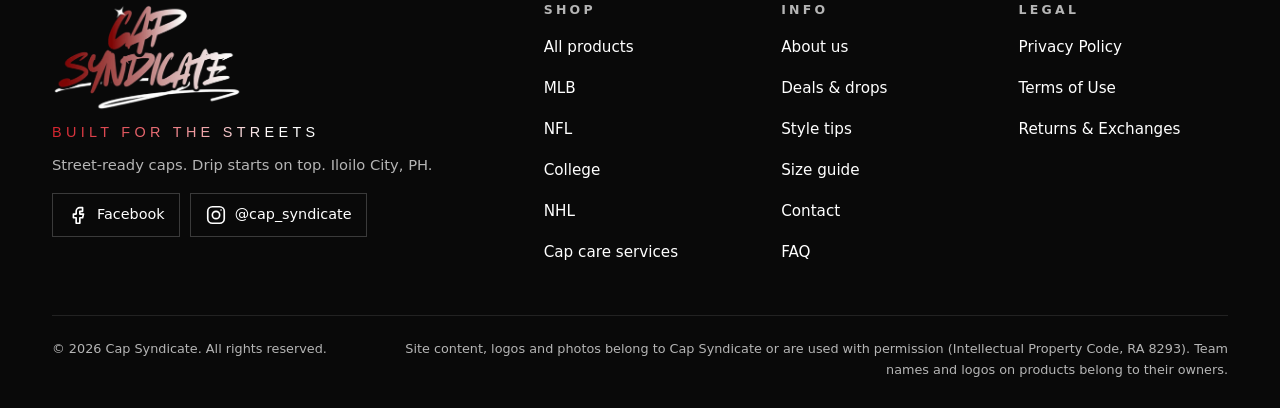
==== commit 10a28d05: "Mobile fixes: iPhone safe areas, 3x2 category links, no blank bands - viewport-fit=cover on all page" ====
--- a/frontend/index.html
+++ b/frontend/index.html
@@ -2,7 +2,7 @@
 <html lang="en">
 <head>
   <meta charset="utf-8">
-  <meta name="viewport" content="width=device-width, initial-scale=1">
+  <meta name="viewport" content="width=device-width, initial-scale=1, viewport-fit=cover">
   <meta http-equiv="Content-Security-Policy" content="default-src 'self'; script-src 'self'; style-src 'self' https://fonts.googleapis.com; font-src https://fonts.gstatic.com; img-src 'self' data: https:; frame-src https://www.google.com https://maps.google.com; connect-src 'self' https:; form-action 'self' mailto: https:; base-uri 'self'; object-src 'none'">
   <title>Cap Syndicate | Caps & Streetwear in Iloilo City. Built for the Streets.</title>
   <meta name="description" content="Street-ready caps, tees and hoodies from Iloilo City. New drops every week, weekly promo codes, Cap of the Week and easy ordering through Messenger.">
--- a/frontend/css/style.css
+++ b/frontend/css/style.css
@@ -1652,3 +1652,35 @@
   .hs-btn--shop { left: 36.7%; width: 11.97%; }
   .hs-btn--ghost { left: 50.43%; width: 12.82%; font-size: 1.06cqw; letter-spacing: 0.251em; text-indent: 0.251em; }
 }
+
+/* ==========================================================================
+   35. PHONE SAFE AREAS + HERO LINKS (iPhone Safari and similar)
+   The pages use viewport-fit=cover, so content reaches the very top and bottom of the screen.
+   Without this, Safari left a ~60px strip above the sticky header where products scrolled
+   through. The header now starts at the screen edge and pads itself below the status bar.
+   env() is 0 on desktop and on phones without a notch, so nothing changes there.
+   ========================================================================== */
+.site-header { padding-top: env(safe-area-inset-top, 0px); }
+.container { padding-left: max(var(--gutter), env(safe-area-inset-left, 0px)); padding-right: max(var(--gutter), env(safe-area-inset-right, 0px)); }
+.drawer-head { padding-top: calc(12px + env(safe-area-inset-top, 0px)); }
+.drawer-foot { padding-bottom: calc(20px + env(safe-area-inset-bottom, 0px)); }
+.search-overlay { padding-top: calc(24px + env(safe-area-inset-top, 0px)); }
+.site-footer { padding-bottom: calc(28px + env(safe-area-inset-bottom, 0px)); }
+.toast { bottom: calc(20px + env(safe-area-inset-bottom, 0px)); }
+.cookie-banner { bottom: calc(12px + env(safe-area-inset-bottom, 0px)); }
+.modal-scroll { padding-bottom: env(safe-area-inset-bottom, 0px); }
+
+/* Phones: all six category links visible at once (3 x 2), 44px tap rows, no sideways scrolling */
+@media (max-width: 767px) {
+  .hero--live .hero-links ul { display: grid; grid-template-columns: repeat(3, minmax(0, 1fr)); gap: 0; overflow: visible; padding-block: 0; }
+  .hero--live .hero-links li { border-top: 1px solid var(--line); }
+  .hero--live .hero-links li:nth-child(-n+3) { border-top: 0; }
+  .hero--live .hero-links a { display: flex; align-items: center; justify-content: center; min-height: 48px; padding: 0 4px; text-align: center; letter-spacing: 0.2em; font-size: 0.68rem; }
+}
+
+/* Phones: a nearly solid header (nothing shows through the status-bar area), and content never waits
+   on a scroll fade-in, so no blank bands appear while sections load */
+@media (max-width: 767px) {
+  .site-header { background: rgba(10, 10, 10, 0.97); }
+  .js .reveal, .js .reveal-stagger > * { opacity: 1 !important; transform: none !important; transition: none !important; }
+}
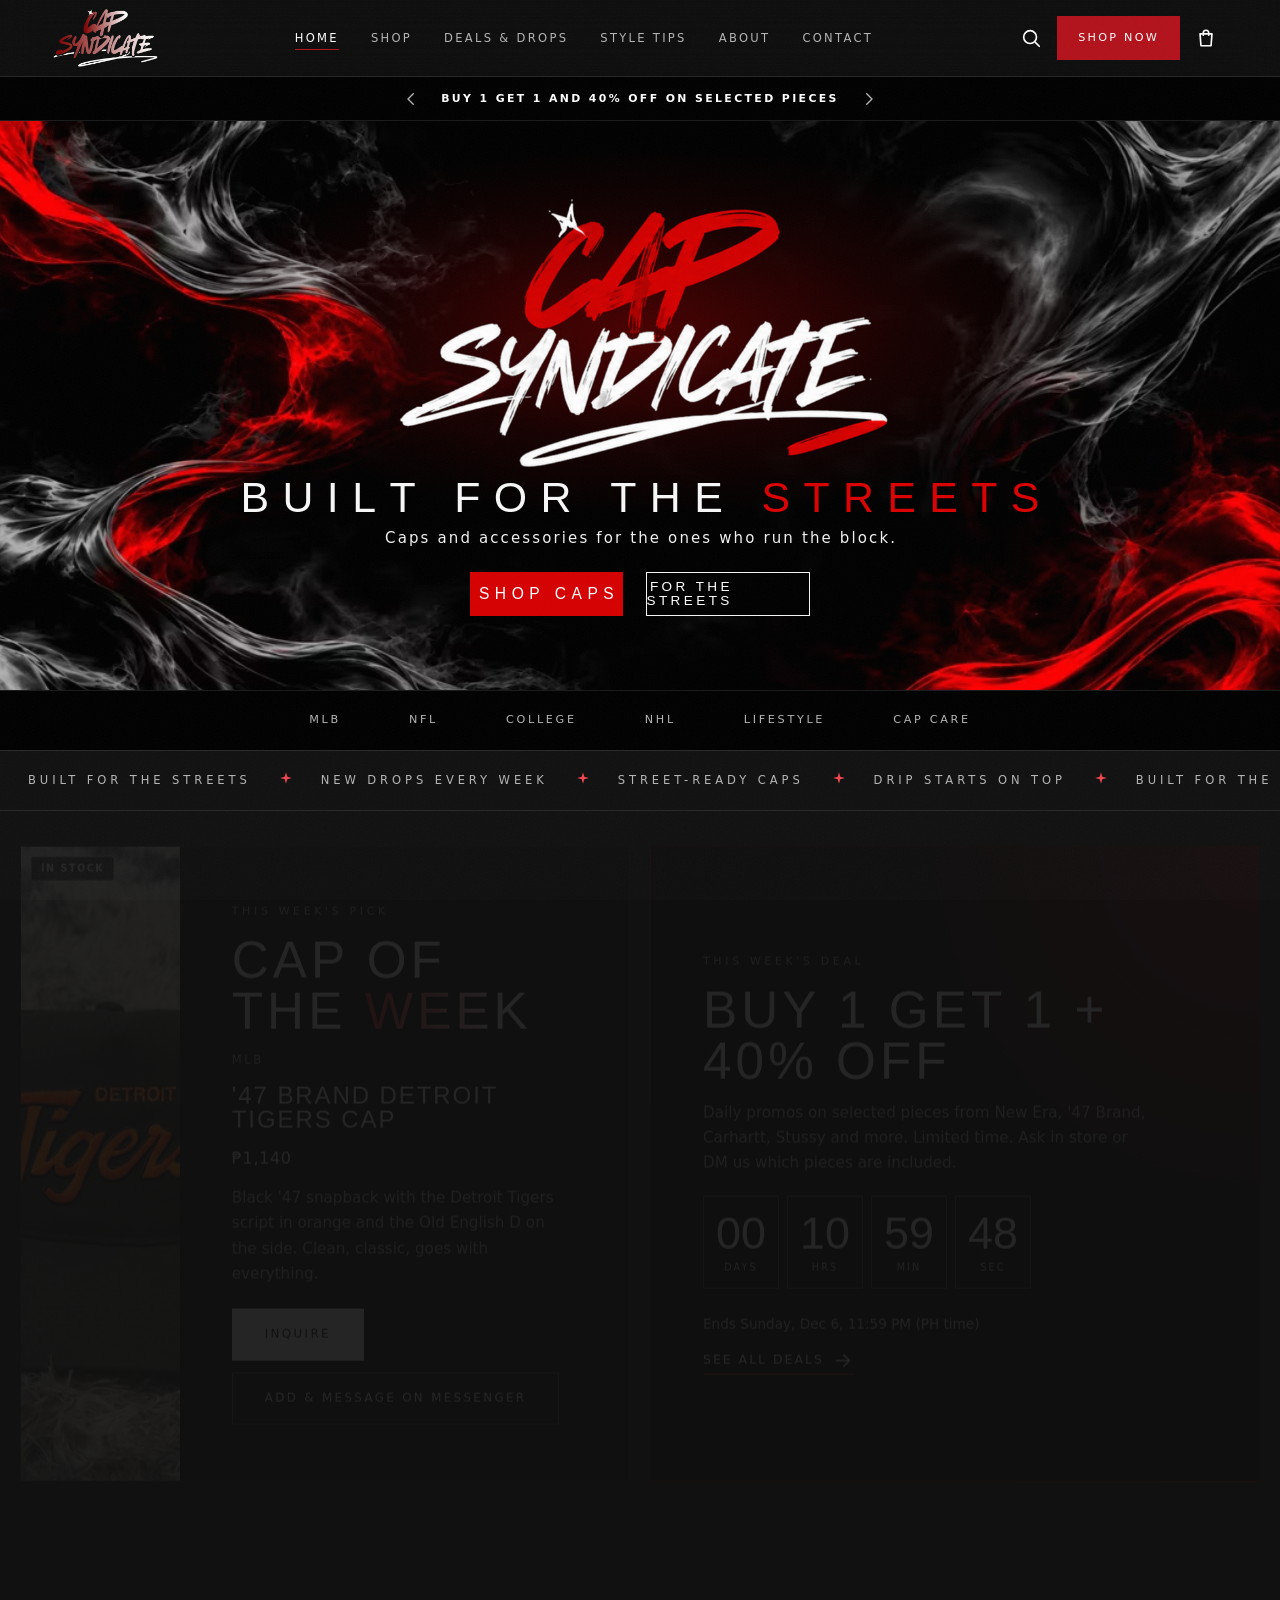
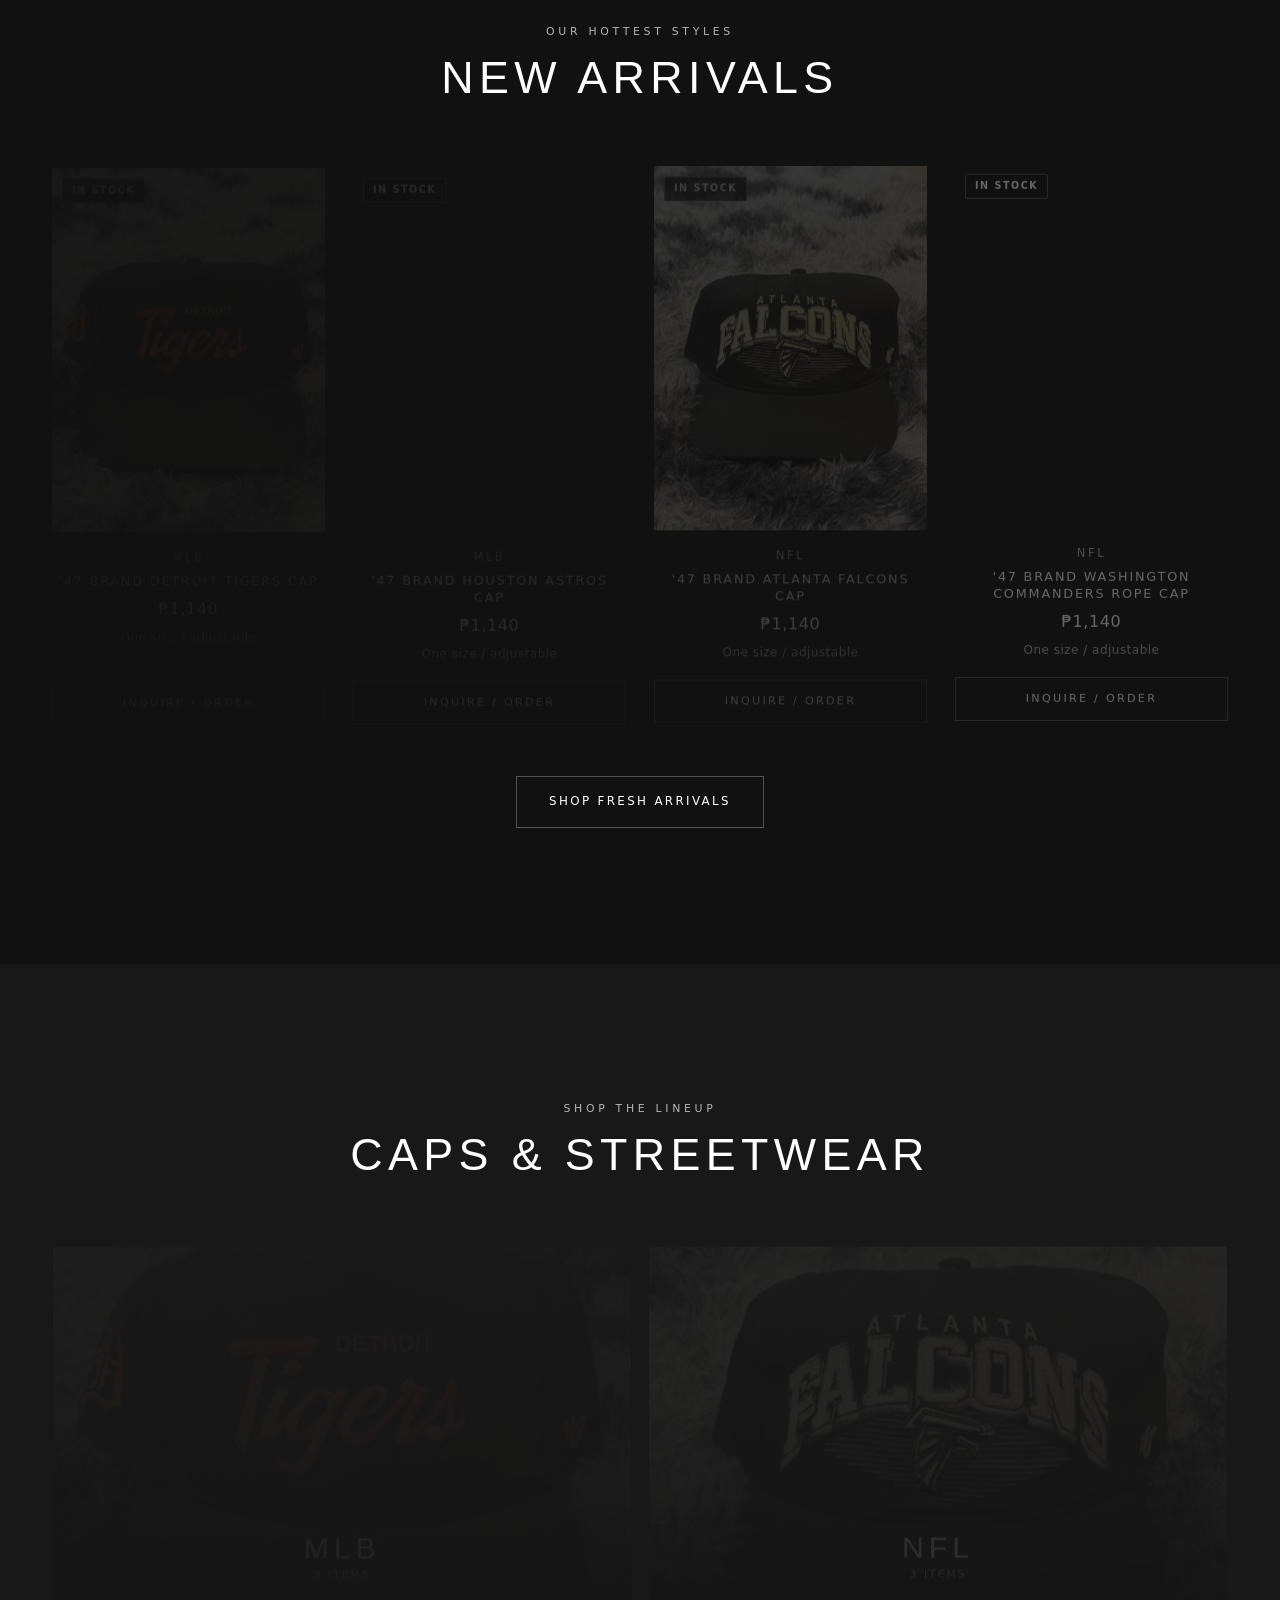
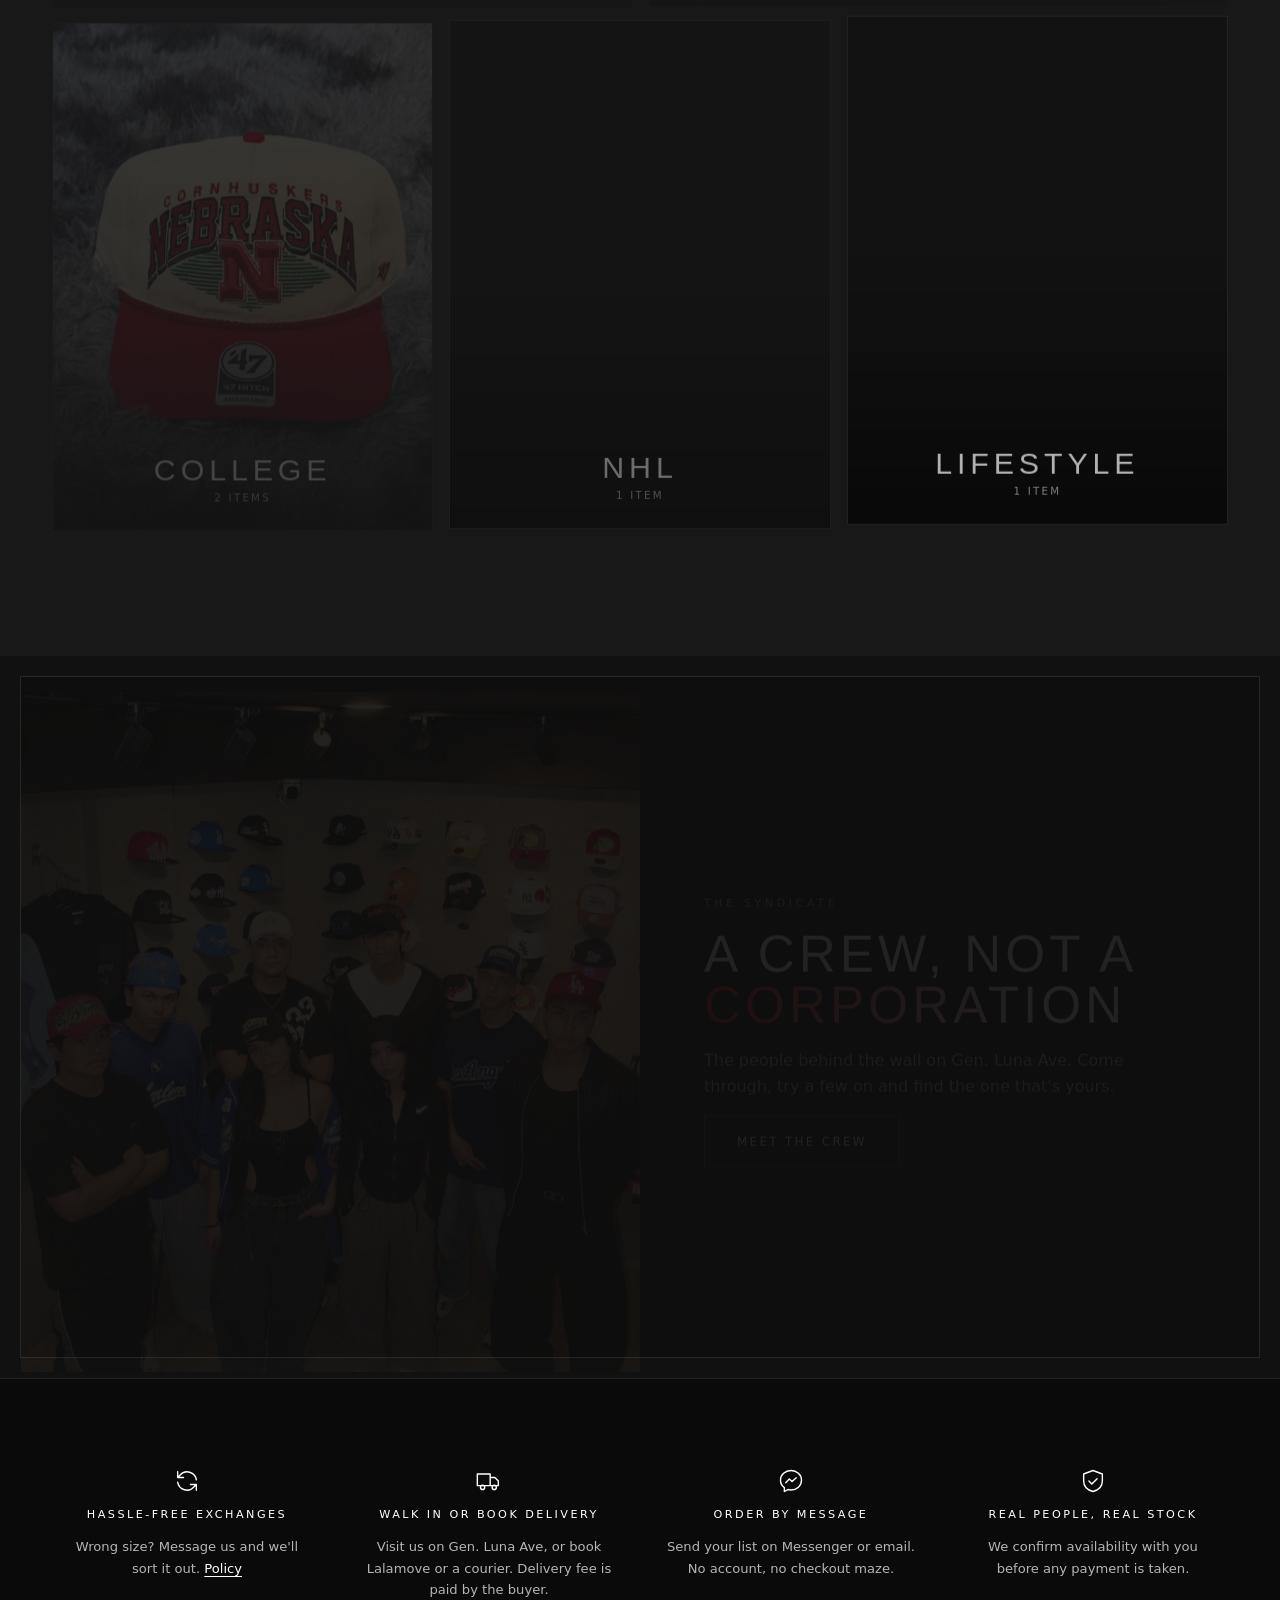
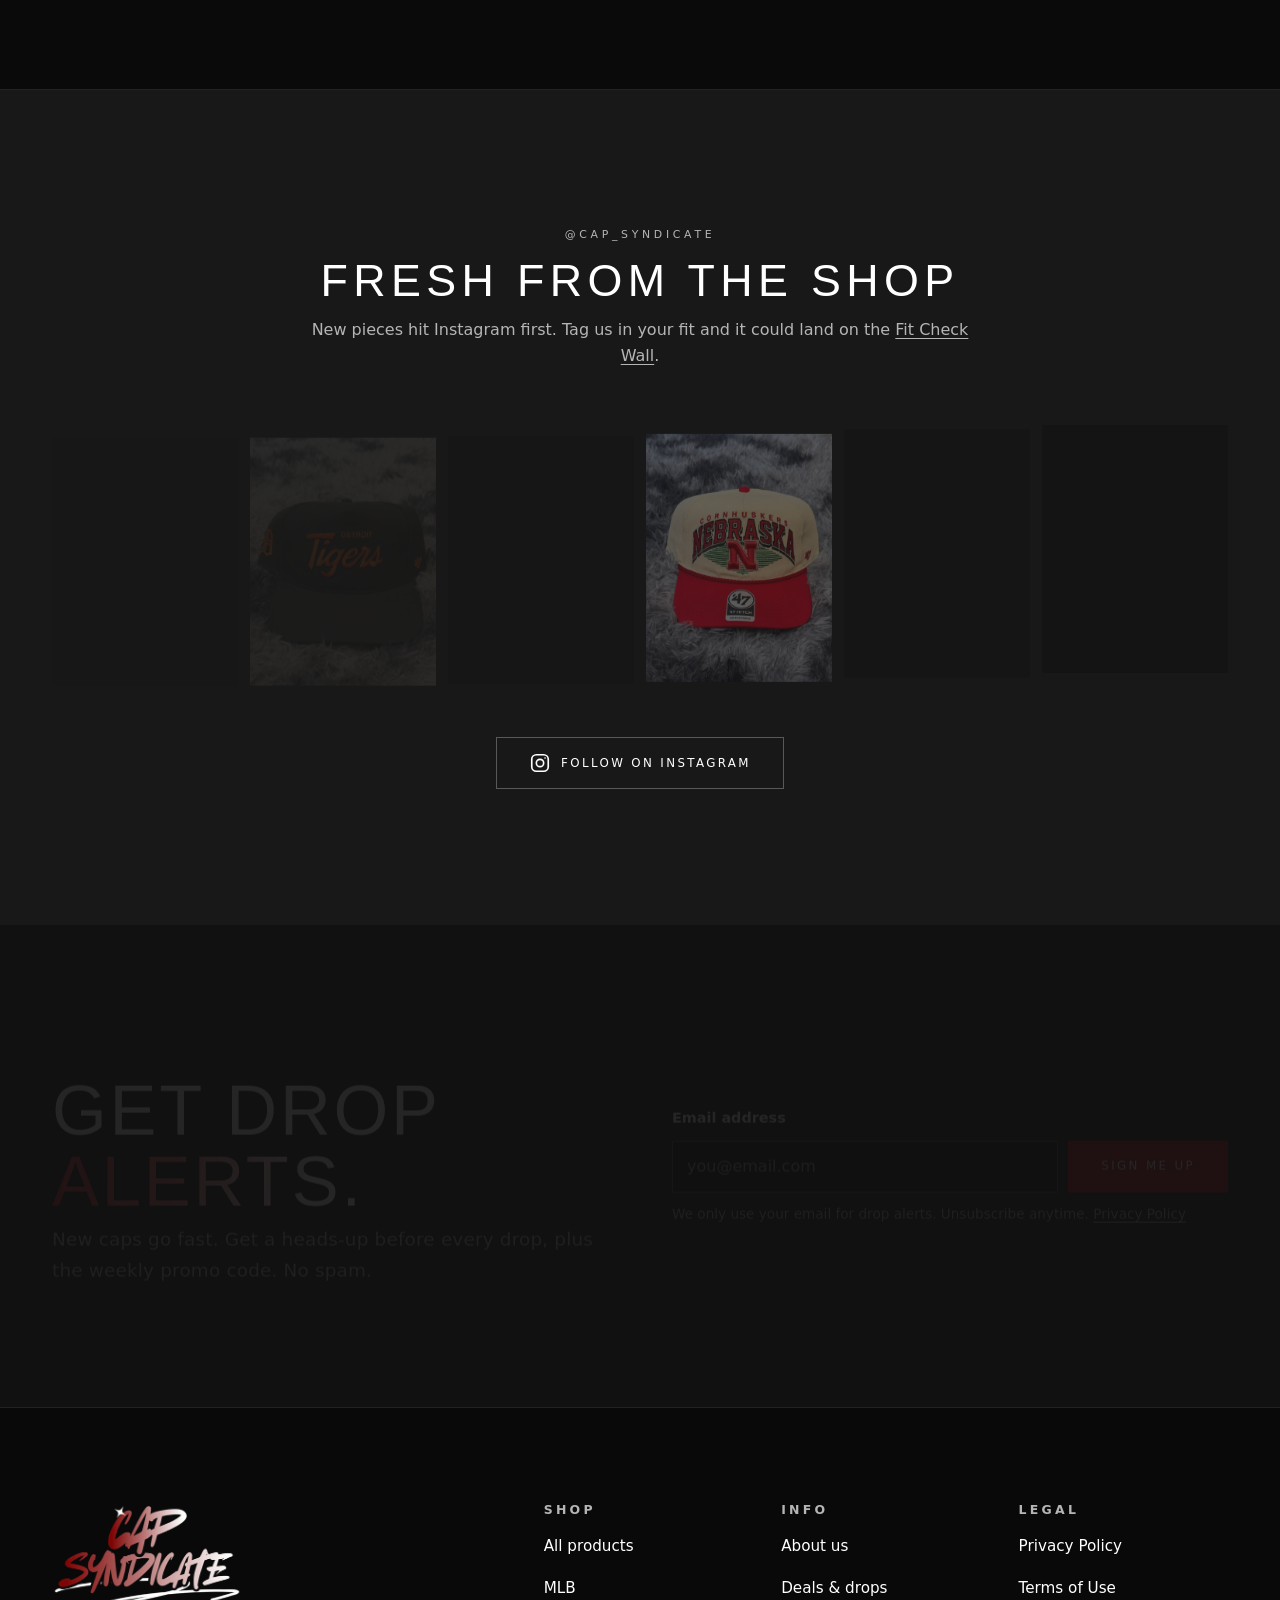
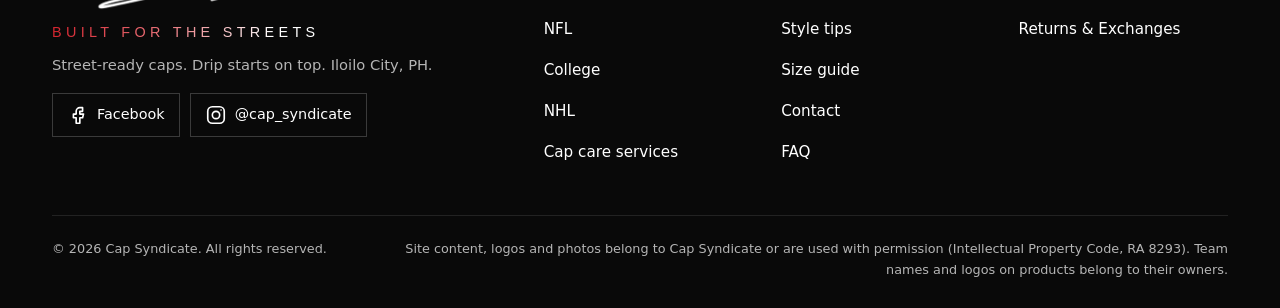
==== commit 18ff9173: "Home: on-brand loader, warp hero background, Messenger redirect after add - Loader (home only): blac" ====
--- a/frontend/index.html
+++ b/frontend/index.html
@@ -27,11 +27,27 @@
   <link rel="stylesheet" href="https://fonts.googleapis.com/css2?family=Bebas+Neue&amp;family=Permanent+Marker&amp;family=Poppins:wght@300;400;500;600&amp;display=swap">
   <link rel="stylesheet" href="https://fonts.googleapis.com/css2?family=Bebas+Neue&amp;family=Inter:wght@300&amp;family=IBM+Plex+Mono&amp;display=swap">
   <link rel="stylesheet" href="css/style.css">
+  <noscript><link rel="stylesheet" href="css/noscript.css"></noscript>
+  <script src="js/intro.js" defer></script>
+  <script src="js/warp.js" defer></script>
   <script src="js/products.js" defer></script>
   <script src="js/main.js" defer></script>
   <script type="application/ld+json">{"@context":"https://schema.org","@type":"ClothingStore","name":"Cap Syndicate","slogan":"Built for the Streets","url":"https://capsyndicate.com/","logo":"https://capsyndicate.com/images/logo.png","image":"https://capsyndicate.com/images/og-image.jpg","address":{"@type":"PostalAddress","addressLocality":"Iloilo City","addressCountry":"PH"},"sameAs":["https://www.facebook.com/profile.php?id=61573261537346","https://www.instagram.com/cap_syndicate/"]}</script>
 </head>
 <body data-page="home">
+  <!-- LOADER: shown until fonts, the hero image and the page have loaded (js/intro.js) -->
+  <div class="loader" id="loader" role="status" aria-label="Loading Cap Syndicate">
+    <div class="loader-glow" aria-hidden="true"></div>
+    <div class="loader-inner">
+      <div class="loader-mark" aria-hidden="true">
+        <img class="loader-logo loader-logo--dim" src="images/logo-hero.png" alt="" width="725" height="403">
+        <img class="loader-logo loader-logo--lit" src="images/logo-hero.png" alt="" width="725" height="403">
+      </div>
+      <div class="loader-bar" aria-hidden="true"><span class="loader-fill"></span></div>
+      <div class="loader-meta" aria-hidden="true"><span>Built for the streets</span></div>
+    </div>
+  </div>
+
   <a class="skip-link" href="#main">Skip to content</a>
   <svg class="sprite" aria-hidden="true" focusable="false" width="0" height="0"><defs><radialGradient id="g-floor" cx=".5" cy=".42" r=".62"><stop offset="0" stop-color="#303030"/><stop offset="1" stop-color="#1b1b1b" stop-opacity="0"/></radialGradient></defs><symbol id="i-menu" viewBox="0 0 24 24"><path d="M3 6h18M3 12h18M3 18h18"/></symbol><symbol id="i-close" viewBox="0 0 24 24"><path d="M6 6l12 12M18 6L6 18"/></symbol><symbol id="i-bag" viewBox="0 0 24 24"><path d="M5.5 7.5h13l-1 13h-11z"/><path d="M9 9V6.5a3 3 0 0 1 6 0V9"/></symbol><symbol id="i-search" viewBox="0 0 24 24"><circle cx="11" cy="11" r="7"/><path d="M16.5 16.5L21 21"/></symbol><symbol id="i-copy" viewBox="0 0 24 24"><rect x="9" y="9" width="11" height="11" rx="2"/><path d="M15 5V4a1 1 0 0 0-1-1H5a1 1 0 0 0-1 1v9a1 1 0 0 0 1 1h1"/></symbol><symbol id="i-plus" viewBox="0 0 24 24"><path d="M12 5v14M5 12h14"/></symbol><symbol id="i-minus" viewBox="0 0 24 24"><path d="M5 12h14"/></symbol><symbol id="i-arrow-right" viewBox="0 0 24 24"><path d="M5 12h14M13 6l6 6-6 6"/></symbol><symbol id="i-messenger" viewBox="0 0 24 24"><path d="M12 3C7 3 3 6.7 3 11.3c0 2.6 1.3 4.9 3.3 6.4V21l3.1-1.7c.8.2 1.7.4 2.6.4 5 0 9-3.7 9-8.4S17 3 12 3z"/><path d="M7.5 13.5l3-3.2 2.4 2.2 3.6-3.2"/></symbol><symbol id="i-instagram" viewBox="0 0 24 24"><rect x="3" y="3" width="18" height="18" rx="5"/><circle cx="12" cy="12" r="4"/><path d="M17.5 6.5h.01"/></symbol><symbol id="i-facebook" viewBox="0 0 24 24"><path d="M14 8h3V4h-3a4 4 0 0 0-4 4v3H7v4h3v6h4v-6h3l1-4h-4V8z"/></symbol><symbol id="i-mail" viewBox="0 0 24 24"><rect x="3" y="5" width="18" height="14" rx="2"/><path d="M3 7l9 6 9-6"/></symbol><symbol id="i-pin" viewBox="0 0 24 24"><path d="M12 21s-7-6.2-7-11a7 7 0 0 1 14 0c0 4.8-7 11-7 11z"/><circle cx="12" cy="10" r="2.5"/></symbol><symbol id="i-clock" viewBox="0 0 24 24"><circle cx="12" cy="12" r="9"/><path d="M12 7v5l3 2"/></symbol><symbol id="i-phone" viewBox="0 0 24 24"><path d="M5 4h4l2 5-2.5 1.5a11 11 0 0 0 5 5L15 13l5 2v4a2 2 0 0 1-2 2A16 16 0 0 1 3 6a2 2 0 0 1 2-2z"/></symbol><symbol id="i-gift" viewBox="0 0 24 24"><rect x="3" y="8" width="18" height="4"/><path d="M5 12v9h14v-9M12 8v13"/><path d="M12 8C10 4 6 4 6 6.5S12 8 12 8zM12 8c2-4 6-4 6-1.5S12 8 12 8z"/></symbol><symbol id="i-tag" viewBox="0 0 24 24"><path d="M3 12V4h8l10 10-8 8z"/><circle cx="7.5" cy="7.5" r="1.5"/></symbol><symbol id="i-users" viewBox="0 0 24 24"><circle cx="9" cy="8" r="3.5"/><path d="M3 20c0-3.3 2.7-6 6-6s6 2.7 6 6"/><path d="M16 4.5a3.5 3.5 0 0 1 0 7M18 14c2 .6 3 2.6 3 6"/></symbol><symbol id="i-pen" viewBox="0 0 24 24"><path d="M4 20l4-1L19 8l-3-3L5 16z"/><path d="M14 7l3 3"/></symbol><symbol id="i-calendar" viewBox="0 0 24 24"><rect x="3" y="5" width="18" height="16" rx="2"/><path d="M3 10h18M8 3v4M16 3v4"/></symbol><symbol id="i-truck" viewBox="0 0 24 24"><path d="M2 6h11v10H2zM13 9h4l3 3v4h-7z"/><circle cx="6.5" cy="17.5" r="1.8"/><circle cx="16.5" cy="17.5" r="1.8"/></symbol><symbol id="i-refresh" viewBox="0 0 24 24"><path d="M20 11a8 8 0 0 0-14-4L4 9M4 4v5h5M4 13a8 8 0 0 0 14 4l2-2M20 20v-5h-5"/></symbol><symbol id="i-shield" viewBox="0 0 24 24"><path d="M12 3l8 3v6c0 4.5-3.2 7.8-8 9-4.8-1.2-8-4.5-8-9V6z"/><path d="M8.5 12l2.5 2.5L15.5 10"/></symbol><symbol id="i-chevron-left" viewBox="0 0 24 24"><path d="M15 5l-7 7 7 7"/></symbol><symbol id="i-chevron-right" viewBox="0 0 24 24"><path d="M9 5l7 7-7 7"/></symbol><symbol id="i-info" viewBox="0 0 24 24"><circle cx="12" cy="12" r="9"/><path d="M12 11v6M12 7.5h.01"/></symbol><symbol id="i-sparkle" viewBox="0 0 24 24"><path fill="currentColor" stroke="none" d="M12 2l2.2 7.8L22 12l-7.8 2.2L12 22l-2.2-7.8L2 12l7.8-2.2z"/></symbol></svg>
 
@@ -92,6 +108,13 @@
           <img src="images/hero-bg.jpg" srcset="images/hero-bg-960.jpg 960w, images/hero-bg-1280.jpg 1280w, images/hero-bg.jpg 1880w" sizes="100vw" alt="" width="1880" height="836" fetchpriority="high" decoding="async">
         </picture>
 
+        <!-- the same background picture, drawn by a WebGL shader so it swirls like liquid (js/warp.js) -->
+        <canvas class="hs-warp" aria-hidden="true"></canvas>
+
+        <!-- animated layers over the background: a breathing red glow and drifting embers (decorative) -->
+        <div class="hs-glow" aria-hidden="true"></div>
+        <canvas class="hs-fx" aria-hidden="true"></canvas>
+
         <!-- corner marks (decorative) -->
         <svg class="hs-marks" viewBox="0 0 1880 836" preserveAspectRatio="none" aria-hidden="true" focusable="false">
           <g fill="none" stroke="#fff" stroke-width="1.6" vector-effect="non-scaling-stroke">
@@ -173,7 +196,7 @@
             <p class="banner-story" data-cotw-story></p>
             <div class="banner-actions">
               <button class="btn btn--light" type="button" data-cotw-open>Inquire</button>
-              <button class="btn btn--ghost" type="button" data-cotw-add hidden>Add to order list</button>
+              <button class="btn btn--ghost" type="button" data-cotw-add hidden>Add &amp; message on Messenger</button>
             </div>
           </div>
         </article>
--- a/frontend/css/style.css
+++ b/frontend/css/style.css
@@ -1684,3 +1684,110 @@
   .site-header { background: rgba(10, 10, 10, 0.97); }
   .js .reveal, .js .reveal-stagger > * { opacity: 1 !important; transform: none !important; transition: none !important; }
 }
+
+/* Crew: two people, so two wider columns instead of four; photos show their whole face, framed 4:5 */
+.crew-grid { grid-template-columns: repeat(2, minmax(0, 1fr)); max-width: 640px; }
+.crew-photo { border-style: solid; }
+.crew-photo picture { display: block; position: absolute; inset: 0; }
+.crew-photo picture img { position: absolute; inset: 0; width: 100%; height: 100%; object-fit: cover; object-position: 50% 30%; }
+.crew-card h3 { text-align: center; }
+@media (min-width: 1024px) { .crew-grid { grid-template-columns: repeat(2, minmax(0, 1fr)); max-width: 640px; } }
+
+/* ==========================================================================
+   36. LOADER + HERO ANIMATION (home page; js/intro.js and js/warp.js drive it)
+   Loader: the site's black, with the real red and white logo wiping in as the page loads, then the screen wipes upward. Hero: the artwork is the same picture, now drawn by a warp shader so it swirls like
+   liquid, plus a breathing red glow, drifting embers, rising letters and a shimmering button.
+   All motion is inside prefers-reduced-motion: no-preference; others see the finished page.
+   ========================================================================== */
+html.is-loading { overflow: hidden; }
+.loader {
+  position: fixed; inset: 0; z-index: 300;
+  display: grid; place-items: center;
+  padding: env(safe-area-inset-top, 0px) 16px env(safe-area-inset-bottom, 0px);
+  background: #0a0a0a;                       /* the site's black */
+  color: #f2efea;
+  clip-path: inset(0);
+  transition: clip-path 0.95s cubic-bezier(0.77, 0, 0.18, 1);
+  animation: loader-failsafe 0.01s 6.5s forwards;   /* if the script never runs, get out of the way */
+}
+.loader.is-done { clip-path: inset(0 0 100% 0); pointer-events: none; }
+@keyframes loader-failsafe { to { opacity: 0; visibility: hidden; pointer-events: none; } }
+.loader-glow {
+  position: absolute; inset: 0;
+  background:
+    radial-gradient(50% 42% at 50% 46%, rgba(214, 0, 0, 0.3), transparent 72%),
+    radial-gradient(90% 55% at 50% 115%, rgba(122, 12, 18, 0.4), transparent 70%);
+}
+.loader-inner { position: relative; width: min(78vw, 440px); display: grid; gap: 22px; justify-items: center; }
+.loader-mark { position: relative; width: 100%; aspect-ratio: 725 / 403; }
+.loader-logo { position: absolute; inset: 0; width: 100%; height: 100%; }
+.loader-logo--dim { opacity: 0.13; filter: grayscale(1); }
+.loader-logo--lit { clip-path: inset(0 calc((1 - var(--p, 0)) * 100%) 0 0); }   /* the real logo wipes in as the page loads */
+.loader-bar { width: 100%; height: 2px; background: rgba(255, 255, 255, 0.12); overflow: hidden; }
+.loader-fill { display: block; width: 100%; height: 100%; background: #d60000; transform: scaleX(0); transform-origin: left; box-shadow: 0 0 14px rgba(214, 0, 0, 0.9); }
+.loader-meta { width: 100%; display: flex; justify-content: center; gap: 12px; font: 400 0.7rem/1 "IBM Plex Mono", ui-monospace, monospace; letter-spacing: 0.3em; text-transform: uppercase; color: #b9b3ab; }
+@media (prefers-reduced-motion: no-preference) {
+  .loader-glow { animation: ix-breathe 4s ease-in-out infinite; }
+  .loader-mark { animation: ix-rise 0.9s cubic-bezier(0.16, 1, 0.3, 1) both; }
+}
+@media (prefers-reduced-motion: reduce) {
+  .loader { transition: opacity 0.3s; }
+  .loader.is-done { clip-path: inset(0); opacity: 0; }
+}
+
+/* hero layers added over the (unchanged) artwork */
+.hs-glow { position: absolute; inset: 4% 14% auto; height: 66%; z-index: 0; pointer-events: none; mix-blend-mode: screen; opacity: 0.85;
+  background: radial-gradient(closest-side, rgba(214, 0, 0, 0.34), rgba(214, 0, 0, 0.1) 58%, transparent 100%); }
+.hs-warp { position: absolute; inset: 0; width: 100%; height: 100%; z-index: 0; pointer-events: none; opacity: 0; transition: opacity 1.4s ease; }
+.hs-warp.is-on { opacity: 1; }
+.hs-fx { position: absolute; inset: 0; width: 100%; height: 100%; z-index: 0; pointer-events: none; opacity: 0; transition: opacity 1.8s ease; }
+.hs-fx.is-on { opacity: 1; }
+.hero--live .hs-title .hs-word { display: inline-block; overflow: hidden; vertical-align: top; padding: 0.04em 0; }
+.hero--live .hs-title .hs-ch { display: inline-block; }
+.hero--live .hs-title .hs-word, .hero--live .hs-title .hs-ch { text-indent: 0; }  /* inline-blocks would otherwise each repeat the headline's centering indent */
+.hs-btn--shop { overflow: hidden; }
+.hs-btn--shop::after { content: ""; position: absolute; inset: 0; pointer-events: none; transform: translateX(-130%);
+  background: linear-gradient(100deg, transparent 32%, rgba(255, 255, 255, 0.34) 50%, transparent 68%); }
+
+@media (prefers-reduced-motion: no-preference) {
+  /* waiting state: hero content is hidden behind the loader, with a fail-safe if the script is slow */
+  html.js:not(.hero-go) .hero--live :is(.hs-title, .hs-sub, .hs-btn, .hs-side, .hs-marks, .hs-glow) { opacity: 0; animation: ix-failsafe 0.01s 7.5s forwards; }
+  html.js:not(.hero-go) .hero--live :is(.hs-bg img, .hs-warp) { transform: scale(1.22); }
+  @keyframes ix-failsafe { to { opacity: 1; } }
+
+  /* background artwork: same picture, slow cinematic drift */
+  html.hero-go :is(.hs-bg img, .hs-warp) { animation: ix-bg-in 2.8s cubic-bezier(0.16, 1, 0.3, 1) both, ix-bg-drift 34s ease-in-out 2.8s infinite alternate; }
+  @keyframes ix-bg-in { from { transform: scale(1.22); } to { transform: scale(1.04); } }
+  @keyframes ix-bg-drift { from { transform: scale(1.04) translate3d(0, 0, 0); } to { transform: scale(1.09) translate3d(-1.2%, 0.8%, 0); } }
+
+  html.hero-go .hs-glow { animation: ix-fade 2s ease 0.2s both, ix-breathe 7s ease-in-out 2.2s infinite; }
+  @keyframes ix-breathe { 0%, 100% { opacity: 0.55; } 50% { opacity: 1; } }
+  @keyframes ix-fade { from { opacity: 0; } to { opacity: 0.85; } }
+
+  /* the CAP SYNDICATE logo is static: no entrance, floating or parallax */
+
+  /* headline: letters rise out of a mask, then STREETS glows red */
+  html.hero-go .hs-ch { animation: ix-letter 1s cubic-bezier(0.16, 1, 0.3, 1) calc(0.6s + var(--i, 0) * 45ms) both; }
+  @keyframes ix-letter { from { transform: translateY(112%); } to { transform: none; } }
+  html.hero-go .hs-title .hs-red { animation: ix-red-glow 4.5s ease-in-out 2.4s infinite; }
+  @keyframes ix-red-glow { 0%, 100% { text-shadow: 0 0 0 rgba(255, 40, 30, 0); } 50% { text-shadow: 0 0 22px rgba(255, 40, 30, 0.6); } }
+
+  html.hero-go .hs-sub { animation: ix-rise 1s cubic-bezier(0.16, 1, 0.3, 1) 1.3s both; }
+  html.hero-go .hs-btn--shop { animation: ix-rise 1s cubic-bezier(0.16, 1, 0.3, 1) 1.5s both; }
+  html.hero-go .hs-btn--ghost { animation: ix-rise 1s cubic-bezier(0.16, 1, 0.3, 1) 1.65s both; }
+  html.hero-go .hs-btn--shop::after { animation: ix-shine 5s ease-in-out 3s infinite; }
+  @keyframes ix-rise { from { opacity: 0; transform: translateY(16px); } to { opacity: 1; transform: none; } }
+  @keyframes ix-shine { 0%, 60%, 100% { transform: translateX(-130%); } 80% { transform: translateX(130%); } }
+
+  html.hero-go .hs-side--left { animation: ix-from-left 1.2s cubic-bezier(0.16, 1, 0.3, 1) 1.1s both; }
+  html.hero-go .hs-side--right { animation: ix-from-right 1.2s cubic-bezier(0.16, 1, 0.3, 1) 1.1s both; }
+  html.hero-go .hs-marks { animation: ix-fade-full 1.4s ease 0.9s both; }
+  @keyframes ix-from-left { from { opacity: 0; transform: translateX(-20px); } to { opacity: 1; transform: none; } }
+  @keyframes ix-from-right { from { opacity: 0; transform: translateX(20px); } to { opacity: 1; transform: none; } }
+  @keyframes ix-fade-full { from { opacity: 0; } to { opacity: 1; } }
+
+  /* mouse parallax (variables set by intro.js; the individual `translate` property keeps it independent of the animations above) */
+  .hero-stage :is(.hs-bg img, .hs-warp) { translate: calc(var(--mx, 0) * -12px) calc(var(--my, 0) * -7px); }
+  .hero-stage .hs-glow { translate: calc(var(--mx, 0) * 22px) calc(var(--my, 0) * 12px); }
+  .hero-stage .hs-side { translate: calc(var(--mx, 0) * 5px) calc(var(--my, 0) * 3px); }
+}
--- a/frontend/css/noscript.css
+++ b/frontend/css/noscript.css
@@ -0,0 +1,2 @@
+/* Loaded only when JavaScript is off (see <noscript> in index.html): no loader, hero fully visible. */
+.loader { display: none !important; }
